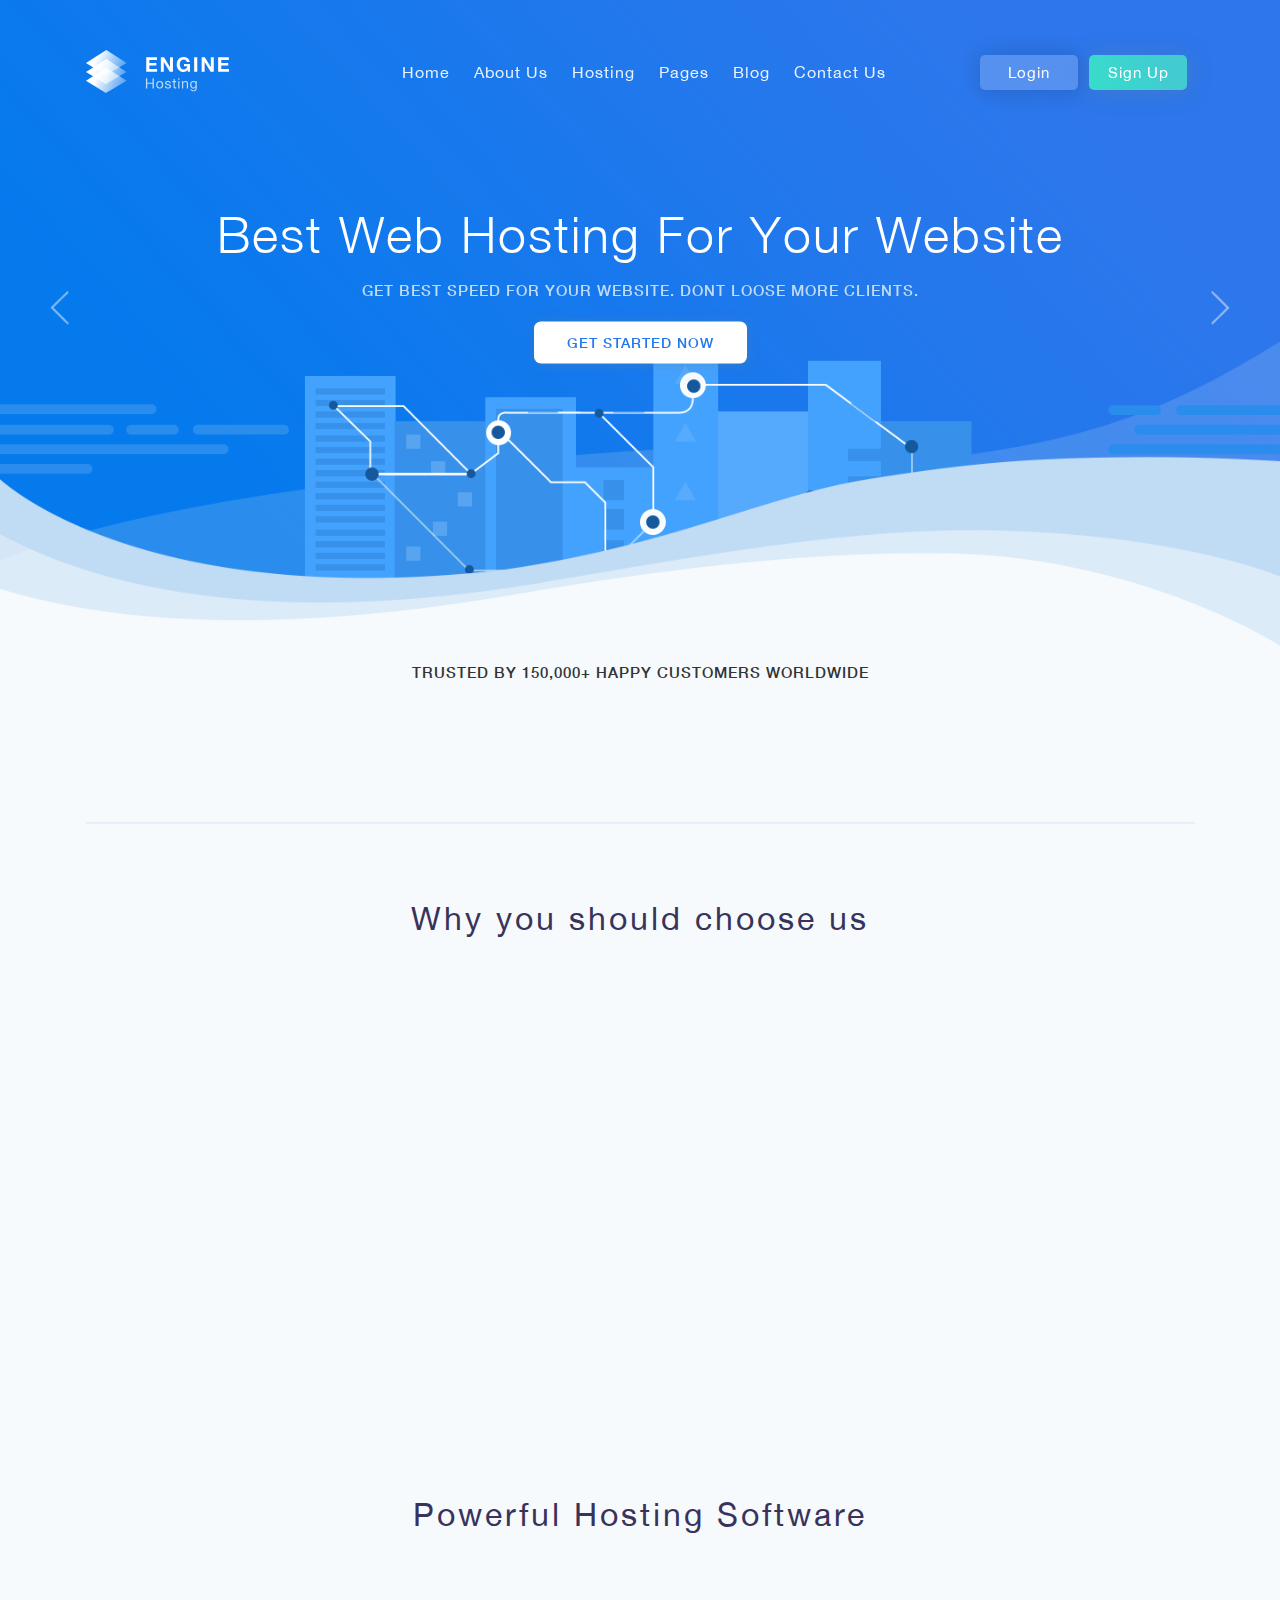
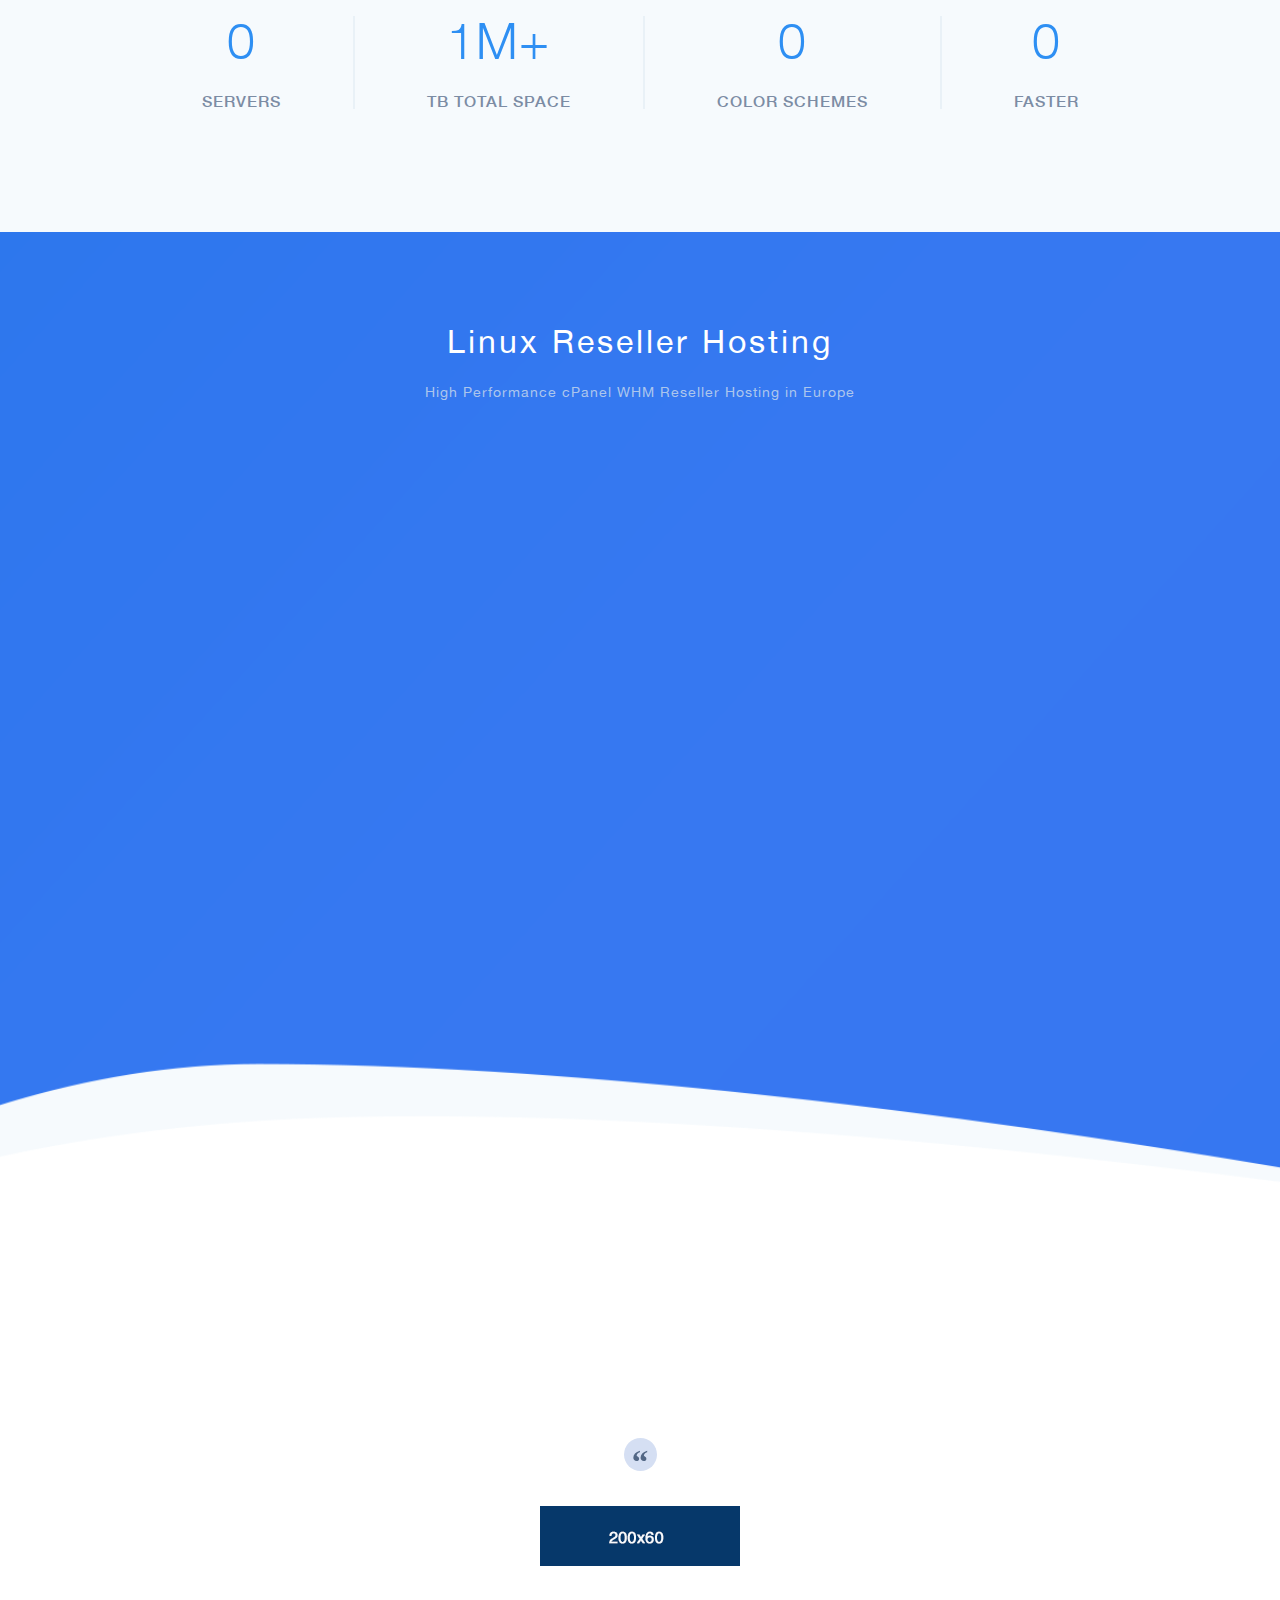
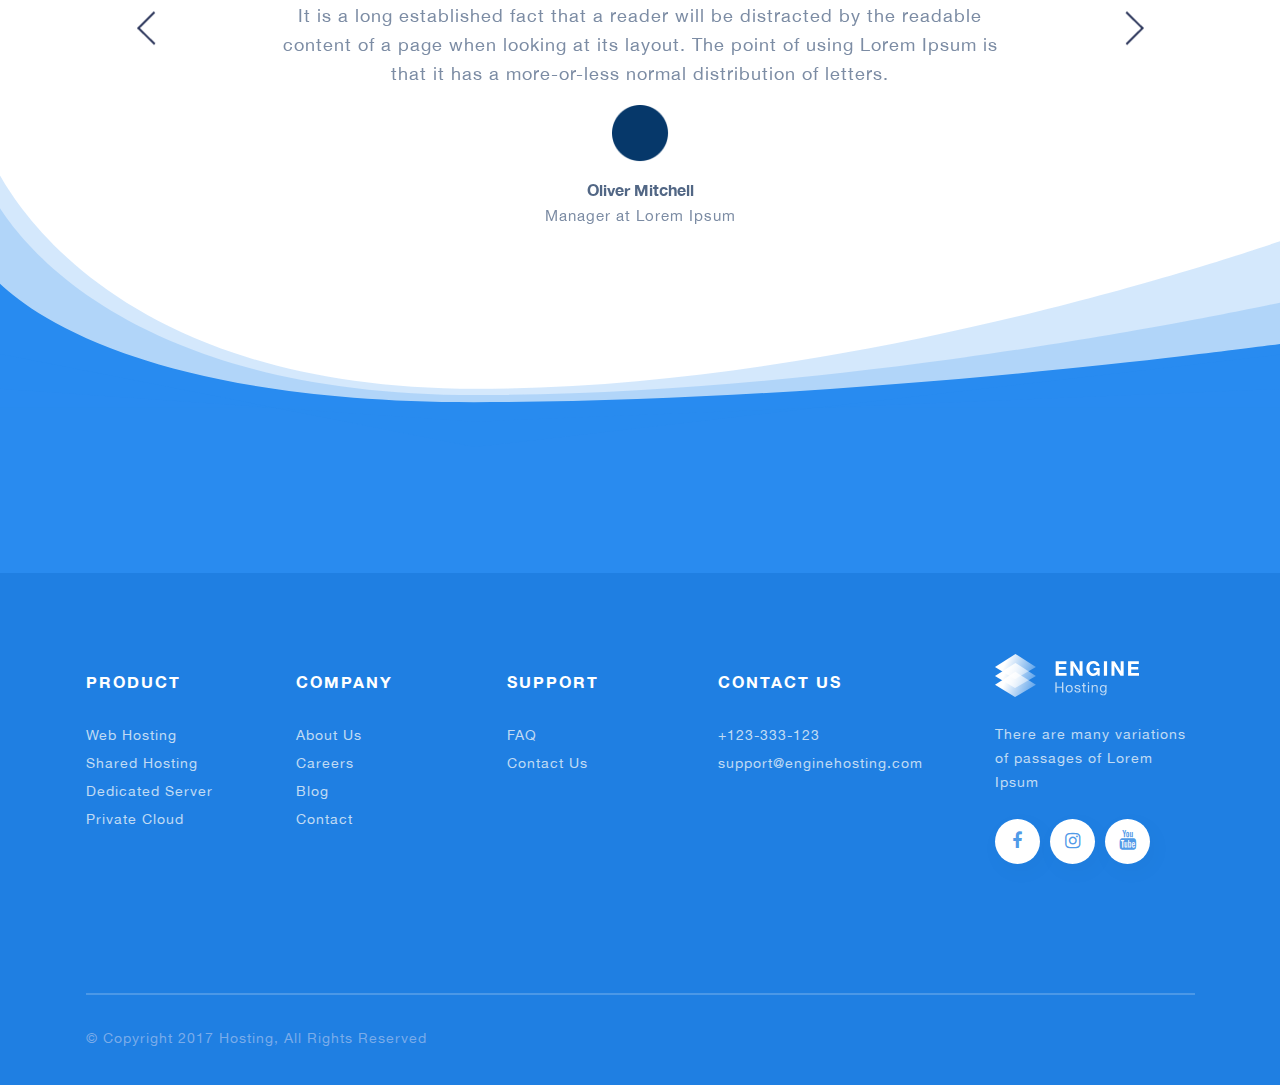
==== index.html @ 0fba78a3 "Initial Commit" ====
<!DOCTYPE html>
<html lang="en">
<head>
	<meta charset="UTF-8">
	<title>EngineHosting</title>
	<meta name="viewport" content="width=device-width, initial-scale=1, maximum-scale=1.5">
	<!-- Framework Css -->
	<link rel="stylesheet" type="text/css" href="assets/css/lib/bootstrap.min.css">
	<!-- Font Awesome / Icon Fonts -->
	<link rel="stylesheet" type="text/css" href="assets/css/lib/font-awesome.min.css">
	<!-- Owl Carousel / Carousel- Slider -->
	<link rel="stylesheet" type="text/css" href="assets/css/lib/owl.carousel.min.css">
	<!-- Animations -->
	<link rel="stylesheet" type="text/css" href="assets/css/lib/animations.min.css">
	<!-- Style Theme -->
	<link rel="stylesheet" type="text/css" href="assets/css/style.css">
	<!-- Responsive Theme -->
	<link rel="stylesheet" type="text/css" href="assets/css/responsive.css">
</head>
<body>
<div class="wrapper">
	<!--===================== Header ========================-->
<header class="transparent">
	<div class="container">
		<div class="row">
			<div class="col-md-2">
				<div class="logo"><a href="index.html"><img src="assets/images/logo.svg" alt="logo"></a></div>
			</div>
			<div class="col-md-7">
				<ul class="menu">
					<li><a href="index.html">Home</a></li>
					<li><a href="about.html">About Us</a></li>
					<li class="children">
						<a href="#">Hosting</a>
						<ul class="sub-menu">
							<li><a href="service-page.html">Service page 1</a></li>
							<li><a href="service-page-light.html">Service page 2</a></li>
							<li><a href="service-page-dark.html">Service page 3</a></li>
							<li><a href="service-page-images.html">Service page 4</a></li>
						</ul><!--sub-menu-->
					</li><!--children-->
					<li class="children">
						<a href="user-interface.html">Pages</a>
						<ul class="sub-menu">
							<li><a href="404.html">404 Page</a></li>
							<li><a href="order.html">Order</a></li>
							<li><a href="user-interface.html">User Interface</a></li>
						</ul><!--sub-menu-->
					</li>
					<li><a href="blog-list.html">Blog</a></li>
					<li><a href="contact.html">Contact Us</a></li>
				</ul>
			</div>
			<div class="col-md-3">
				<div class="button-header">
					<a href="login.html" class="custom-btn login">Login</a>
					<a href="sign-up.html" class="custom-btn">Sign Up</a>
				</div>
			</div>
		</div>
	</div>
	<div class="mobile-block">
		<div class="logo-mobile"><a href="index.html"><img src="assets/images/logo.svg" alt="logo"></a></div>
		<a href="#" class="mobile-menu-btn"><span></span></a>
		<div class="mobile-menu">
			<div class="inside">
				<div class="logo">
					<a href="index.html"><img src="assets/images/logo.svg" alt="logo"></a>
				</div><!--logo-->
				<ul class="menu panel-group" id="accordion" aria-multiselectable="true">
					<li><a href="index.html">Home</a></li>
					<li><a href="about.html">About Us</a></li>
					<li class="children panel">
						<a href="#menu1" class="collapsed" data-toggle="collapse" data-parent="#accordion" aria-expanded="false" aria-controls="menu1">Hosting</a>
						<ul class="sub-menu panel-collapse collapse" id="menu1">
							<li><a href="service-page.html">Service page 1</a></li>
							<li><a href="service-page-light.html">Service page 2</a></li>
							<li><a href="service-page-dark.html">Service page 3</a></li>
							<li><a href="service-page-images.html">Service page 4</a></li>
						</ul><!--sub-menu-->
					</li>
					<li class="children panel">
						<a href="#menu2" class="collapsed" data-toggle="collapse" data-parent="#accordion" aria-expanded="false" aria-controls="menu2">Pages</a>
						<ul class="sub-menu panel-collapse collapse" id="menu2">
							<li><a href="404.html">404 Page</a></li>
							<li><a href="order.html">Order</a></li>
							<li><a href="user-interface.html">User Interface</a></li>
						</ul><!--sub-menu-->
					</li>
					<li><a href="blog-list.html">Blog</a></li>
					<li><a href="contact.html">Contact Us</a></li>
				</ul><!--menu-->
				<div class="button-header">
					<a href="login.html" class="custom-btn login">Login</a>
					<a href="#" class="custom-btn">Sign Up</a>
				</div><!--button-header-->
			</div><!--inside-->
		</div><!--mobile-menu-->
	</div>
</header>
<!--===================== End of Header ========================-->
	<!--===================== Base Slider ========================-->
	<div class="base-slider owl-carousel owl-theme bg-gray">
		<div class="item">
			<img src="assets/images/bg-test.png" alt="slider">
			<div class="inside">
				<h2>Best Web Hosting For Your Website</h2>
				<p>get best speed for your website. dont loose more clients.</p>
				<a href="service-page.html" class="custom-btn">Get Started Now</a>
			</div><!--inside-->
		</div>
		<div class="item">
			<img src="assets/images/bg-test.png" alt="slider">
			<div class="inside">
				<h2>Best Web Hosting For Your Website</h2>
				<p>get best speed for your website. dont loose more clients.</p>
				<a href="service-page.html" class="custom-btn">Get Started Now</a>
			</div><!--inside-->
		</div>
	</div>
	<!--===================== End of Base Slider ========================-->
	<section class="bg-gray">
		<div class="container">
			<!--===================== Partner ========================-->
			<div class="partner animatedParent">
				<h5>Trusted by 150,000+ happy customers worldwide</h5>
				<div class="partner-slider owl-carousel owl-theme">
					<div class="item animated bounceInLeft delay-250"><a href="#"><img src="assets/images/brand.png" alt="partner"></a></div>
					<div class="item animated bounceInLeft delay-500"><a href="#"><img src="assets/images/brand.png" alt="partner"></a></div>
					<div class="item animated bounceInLeft delay-750"><a href="#"><img src="assets/images/brand.png" alt="partner"></a></div>
					<div class="item animated bounceInLeft delay-1000"><a href="#"><img src="assets/images/brand.png" alt="partner"></a></div>
					<div class="item animated bounceInLeft delay-1250"><a href="#"><img src="assets/images/brand.png" alt="partner"></a></div>
				</div>
			</div>
			<!--===================== End of Partner ========================-->
			<!--===================== Why Choose ========================-->
			<div class="why-choose animatedParent">
				<h2 class="title-head">Why you should choose us</h2>
				<div class="row">
					<div class="col-md-4 col-xs-12 animated bounceInUp delay-250">
						<div class="inside">
							<img src="assets/images/optimised.svg" alt="optimised">
							<a href="#">Totaly Optimised</a>
							<p>Our wordpress theme is totaly optimised for you needs. Very fast and responsive website convert your traffic to new customers.</p>
							<a href="#" class="read-more">Learn More <img src="assets/images/right.png" alt="right"></a>
						</div><!--inside-->
					</div>
					<div class="col-md-4 col-xs-12 animated bounceInUp delay-500">
						<div class="inside">
							<img src="assets/images/powerfull.svg" alt="powerfull">
							<a href="#">Powerful Features</a>
							<p>Our theme get everything you need to work with your hosting website. Its fresh, brandly new and with awesome customizing features. </p>
							<a href="#" class="read-more">Learn More <img src="assets/images/right.png" alt="right"></a>
						</div><!--inside-->
					</div>
					<div class="col-md-4 col-xs-12 animated bounceInUp delay-750">
						<div class="inside">
							<img src="assets/images/website.svg" alt="website">
							<a href="#">Worldwide Support</a>
							<p>We will do suppor to your theme almost 24/7. If you get some bugs or have some problems - just simply write to us. </p>
							<a href="#" class="read-more">Learn More <img src="assets/images/right.png" alt="right"></a>
						</div><!--inside-->
					</div>
				</div>
			</div>
			<!--===================== End of Why Choose ========================-->
			<!--===================== Hosting Software ========================-->
			<div class="hosting-software">
				<h2 class="title-head">Powerful Hosting Software</h2>
				<ul id="counter">
					<li><b class="count" data-count="244">0</b><span>servers</span></li>
					<li>1M+<span>TB total space</span></li>
					<li><b class="count" data-count="5">0</b><span>color schemes</span></li>
					<li><b class="count" data-count="10">0</b><span>faster</span></li>
				</ul>
			</div>
			<!--===================== End of Hosting Software ========================-->
		</div>
	</section>
	<!--===================== Pricing Table ========================-->
	<div class="pricing-table animatedParent">
		<div class="container">
			<h2 class="title-head">Linux Reseller Hosting</h2>
			<p>High Performance cPanel WHM Reseller Hosting in Europe</p>
			<ul class="pricing-list">
				<li class="animated bounceInLeft delay-250">
					<div class="images"><img src="assets/images/server.svg" alt="server"></div>
					<h5>Dedicated Server</h5>
					<p>There are many variations of passages of Lorem Ipsum available.</p>
					<span><b>From</b></span>
					<div class="price">80$<span>/month</span></div>
					<a href="service-page.html" class="custom-btn">Get Started Now</a>
				</li>
				<li class="animated bounceInLeft delay-500">
					<div class="images"><img src="assets/images/hosting.svg" alt="hosting"></div>
					<h5>Reseller Hosting</h5>
					<p>There are many variations of passages of Lorem Ipsum available.</p>
					<span><b>From</b></span>
					<div class="price">160$<span>/month</span></div>
					<a href="service-page.html" class="custom-btn">Get Started Now</a>
				</li>
				<li class="animated bounceInLeft delay-750">
					<div class="images"><img src="assets/images/hosting2.svg" alt="hosting2"></div>
					<h5>Shared Hosting</h5>
					<p>There are many variations of passages of Lorem Ipsum available.</p>
					<span><b>From</b></span>
					<div class="price">9$<span>/month</span></div>
					<a href="service-page.html" class="custom-btn">Get Started Now</a>
				</li>
				<li class="animated bounceInLeft delay-1000">
					<div class="images"><img src="assets/images/vps.svg" alt="vpn"></div>
					<h5>VPS Hosting</h5>
					<p>There are many variations of passages of Lorem Ipsum available.</p>
					<span><b>From</b></span>
					<div class="price">82$<span>/month</span></div>
					<a href="service-page.html" class="custom-btn">Get Started Now</a>
				</li>
			</ul><!--pricing-list-->
			<div class="info-pricing animated bounceInRight delay-250">
				<h4>Why you need a HOSTING?</h4>
				<ul>
					<li>
						<h6>Easy to Customize</h6>
						<p>Lorem Ipsum is simply dummy text of the printing and typesetting industry. </p>
					</li>
					<li class="right">
						<h6>Powerful Security</h6>
						<p>Letraset sheets containing Lorem Ipsum passages, and more recently with desktop.</p>
					</li>
				</ul>
				<ul class="right">
					<li>
						<h6>Market Performance</h6>
						<p>There are many variations of passages of Lorem Ipsum available, but the majority have suffered.</p>
					</li>
					<li class="button right">
						<a href="service-page.html" class="custom-btn">Get Started Now</a>
					</li>
				</ul>
			</div><!--info-pricing-->
		</div>
	</div>
	<!--===================== End of Pricing Table ========================-->
	<!--===================== User Slider ========================-->
<div class="user-slider">
	<div class="container">
		<div class="slider owl-carousel owl-theme">
			<div class="item">
				<div class="inside">
					<img src="assets/images/icon.svg" class="icon" alt="icon">
					<img src="assets/images/brand.png" alt="logo-tesla">
					<p>It is a long established fact that a reader will be distracted by the readable content of a page when looking at its layout. The point of using Lorem Ipsum is that it has a more-or-less normal distribution of letters.</p>
					<div class="user">
						<a href="#">
							<img src="assets/images/user.png" alt="user">
							Oliver Mitchell
							<span>Manager at Lorem Ipsum</span>
						</a>
					</div><!--user-->
				</div><!--inside-->
			</div>
			<div class="item">
				<div class="inside">
					<img src="assets/images/icon.svg" class="icon" alt="icon">
					<img src="assets/images/brand.png" alt="logo-tesla">
					<p>It is a long established fact that a reader will be distracted by the readable content of a page when looking at its layout. The point of using Lorem Ipsum is that it has a more-or-less normal distribution of letters.</p>
					<div class="user">
						<a href="#">
							<img src="assets/images/user.png" alt="user">
							Oliver Mitchell
							<span>Manager at Lorem Ipsum</span>
						</a>
					</div><!--user-->
				</div><!--inside-->
			</div>
		</div><!--slider-->
	</div>
</div>
<!--===================== End of User Slider ========================-->
	<div class="pre-footer"><img src="assets/images/line-prefoter.svg" alt="bg-prefooter"></div> 
<!--===================== Search Domain ========================-->
<div class="search-domain animatedParent">
	<div class="container animated fadeInUpShort">
		<div class="row">
			<div class="col-md-4 col-xs-12">
				<h3>Search Your Domain</h3>
			</div>
			<div class="col-md-8 col-xs-12">
				<form>
					<div class="form-group">
						<input type="text" placeholder="Domain Name">
						<select>
							<option value=".com">.com</option>
							<option value=".ua">.ua</option>
							<option value=".nu">.nu</option>
						</select>
					</div>
					<button class="custom-btn green">Search</button>
				</form>
			</div>
		</div>
	</div>
</div>
<!--===================== End of Search Domain ========================-->
	<!--===================== Footer ========================-->
<footer>
	<div class="container">
		<div class="widget-footer">
			<h4>Product</h4>
			<ul>
				<li><a href="service-page.html">Web Hosting</a></li>
				<li><a href="service-page.html">Shared Hosting</a></li>
				<li><a href="service-page.html">Dedicated Server</a></li>
				<li><a href="service-page.html">Private Cloud</a></li>
			</ul>
		</div><!--widget-footer-->
		<div class="widget-footer">
			<h4>Company</h4>
			<ul>
				<li><a href="about.html">About Us</a></li>
				<li><a href="service-page.html">Careers</a></li>
				<li><a href="blog-list.html">Blog</a></li>
				<li><a href="contact.html">Contact</a></li>
			</ul>
		</div><!--widget-footer-->
		<div class="widget-footer">
			<h4>Support</h4>
			<ul>
				<li><a href="service-page.html">FAQ</a></li>
				<li><a href="contact.html">Contact Us</a></li>
			</ul>
		</div><!--widget-footer-->
		<div class="widget-footer">
			<h4>Contact Us</h4>
			<ul>
				<li><a href="#">+123-333-123</a></li>
				<li><a href="#">support@enginehosting.com</a></li>
			</ul>
		</div><!--widget-footer-->
		<div class="widget-footer last">
			<a href="index.html"><img src="assets/images/logo.svg" alt="logo"></a>
			<p>There are many variations of passages of Lorem Ipsum </p>
			<ul class="social-icon">
				<li><a href="#"><i class="fa fa-facebook"></i></a></li>
				<li><a href="#"><i class="fa fa-instagram"></i></a></li>
				<li><a href="#"><i class="fa fa-youtube"></i></a></li>
			</ul>
		</div><!--widget-footer-->
		<div class="copyright">
			<p>&copy; Copyright 2017 Hosting, All Rights Reserved</p>
		</div><!--copyright-->
	</div>
</footer>
<!--===================== End of Footer ========================-->
</div><!--wrapper-->
<script src="assets/js/lib/jquery.js"></script>
<script src="assets/js/lib/bootstrap.min.js"></script>
<script src="assets/js/lib/owl.carousel.min.js"></script>
<script src="assets/js/lib/css3-animate-it.js"></script>
<script src="assets/js/lib/counter.js"></script>
<script src="assets/js/main.js"></script>
</body>
</html>
---- assets/css/lib/animations.min.css ----
/*animations*/

/******************
* Bounce in right *
*******************/


.animated { 
    -webkit-animation-duration: 1s; 
    animation-duration: 1s; 
    -webkit-animation-fill-mode: both; 
    animation-fill-mode: both; 
} 
.slow{
     -webkit-animation-duration: 1.5s; 
    animation-duration: 1.5s; 
    -webkit-animation-fill-mode: both; 
    animation-fill-mode: both; 
}
.slower{
     -webkit-animation-duration: 2s; 
    animation-duration: 2s; 
    -webkit-animation-fill-mode: both; 
    animation-fill-mode: both; 
}
.slowest{
     -webkit-animation-duration: 3s; 
    animation-duration: 3s; 
    -webkit-animation-fill-mode: both; 
    animation-fill-mode: both; 
}

/* Added by Andy Meetan */
.delay-250 {
    -webkit-animation-delay:0.25s;
    -moz-animation-delay:0.25s;
    -o-animation-delay:0.25s;
    animation-delay:0.25s;
}
.delay-500 {
    -webkit-animation-delay:0.5s;
    -moz-animation-delay:0.5s;
    -o-animation-delay:0.5s;
    animation-delay:0.5s;
}
.delay-750 {
    -webkit-animation-delay:0.75s;
    -moz-animation-delay:0.75s;
    -o-animation-delay:0.75s;
    animation-delay:0.75s;
}
.delay-1000 {
    -webkit-animation-delay:1.0s;
    -moz-animation-delay:1.0s;
    -o-animation-delay:1.0s;
    animation-delay:1.0s;
}
.delay-1250 {
    -webkit-animation-delay:1.25s;
    -moz-animation-delay:1.25s;
    -o-animation-delay:1.25s;
    animation-delay:1.25s;
}
.delay-1500 {
    -webkit-animation-delay:1.5s;
    -moz-animation-delay:1.5s;
    -o-animation-delay:1.5s;
    animation-delay:1.5s;
}
.delay-1750 {
    -webkit-animation-delay:1.75s;
    -moz-animation-delay:1.75s;
    -o-animation-delay:1.75s;
    animation-delay:1.75s;
}
.delay-2000 {
    -webkit-animation-delay:2.0s;
    -moz-animation-delay:2.0s;
    -o-animation-delay:2.0s;
    animation-delay:2.0s;
}
.delay-2500 {
    -webkit-animation-delay:2.5s;
    -moz-animation-delay:2.5s;
    -o-animation-delay:2.5s;
    animation-delay:2.5s;
}
.delay-2000 {
    -webkit-animation-delay:2.0s;
    -moz-animation-delay:2.0s;
    -o-animation-delay:2.0s;
    animation-delay:2.0s;
}
.delay-2500 {
    -webkit-animation-delay:2.5s;
    -moz-animation-delay:2.5s;
    -o-animation-delay:2.5s;
    animation-delay:2.5s;
}
.delay-3000 {
    -webkit-animation-delay:3.0s;
    -moz-animation-delay:3.0s;
    -o-animation-delay:3.0s;
    animation-delay:3.0s;
}
.delay-3500 {
    -webkit-animation-delay:3.5s;
    -moz-animation-delay:3.5s;
    -o-animation-delay:3.5s;
    animation-delay:3.5s;
}

.bounceInRight, .bounceInLeft, .bounceInUp, .bounceInDown{
    opacity:0;
    -webkit-transform: translateX(400px); 
    transform: translateX(400px); 
}
.fadeInRight, .fadeInLeft, .fadeInUp, .fadeInDown{
    opacity:0;
    -webkit-transform: translateX(400px); 
    transform: translateX(400px); 
}

.flipInX, .flipInY, .rotateIn, .rotateInUpLeft, .rotateInUpRight, .rotateInDownLeft, .rotateDownUpRight, .rollIn{
    opacity:0;
}

.lightSpeedInRight, .lightSpeedInLeft{
    opacity:0;
    -webkit-transform: translateX(400px); 
    transform: translateX(400px); 
}

/***********
* bounceIn *
************/
@-webkit-keyframes bounceIn { 
    0% { 
        opacity: 0; 
        -webkit-transform: scale(.3); 
    } 

    50% { 
        opacity: 1; 
        -webkit-transform: scale(1.05); 
    } 

    70% { 
        -webkit-transform: scale(.9); 
    } 

    100% { 
         -webkit-transform: scale(1); 
    } 
} 

@keyframes bounceIn { 
    0% { 
        opacity: 0; 
        transform: scale(.3); 
    } 

    50% { 
        opacity: 1; 
        transform: scale(1.05); 
    } 

    70% { 
        transform: scale(.9); 
    } 

    100% { 
        transform: scale(1); 
    } 
} 

.bounceIn.go { 
    -webkit-animation-name: bounceIn; 
    animation-name: bounceIn; 
}

/****************
* bounceInRight *
****************/

@-webkit-keyframes bounceInRight { 
    0% { 
        opacity: 0; 
        
        -webkit-transform: translateX(400px); 
    } 
    60% { 
        
        -webkit-transform: translateX(-30px); 
    } 
    80% { 
        -webkit-transform: translateX(10px); 
    } 
    100% {
    opacity: 1;
     
        -webkit-transform: translateX(0); 
    } 
} 

@keyframes bounceInRight { 
    0% { 
        opacity: 0; 
        
        transform: translateX(400px); 
    } 
    60% { 
        
        transform: translateX(-30px); 
    } 
    80% { 
        transform: translateX(10px); 
    } 
    100% {
    opacity: 1;
     
        transform: translateX(0); 
    } 
} 


.bounceInRight.go { 
    -webkit-animation-name: bounceInRight; 
    animation-name: bounceInRight; 
}

/******************
* Bounce in left *
*******************/

@-webkit-keyframes bounceInLeft { 
    0% { 
        opacity: 0; 
        
        -webkit-transform: translateX(-400px); 
    } 
    60% { 
       
        -webkit-transform: translateX(30px); 
    } 
    80% { 
        -webkit-transform: translateX(-10px); 
    } 
    100% {
        opacity: 1;
         
        -webkit-transform: translateX(0); 
    } 
} 

@keyframes bounceInLeft { 
    0% { 
        opacity: 0; 
        
        transform: translateX(-400px); 
    } 
    60% { 
       
        transform: translateX(30px); 
    } 
    80% { 
        transform: translateX(-10px); 
    } 
    100% {
        opacity: 1;
         
        transform: translateX(0); 
    } 
} 

.bounceInLeft.go { 
    -webkit-animation-name: bounceInLeft; 
    animation-name: bounceInLeft; 
}

/******************
* Bounce in up *
*******************/

@-webkit-keyframes bounceInUp { 
    0% { 
        opacity: 0; 
        
        -webkit-transform: translateY(400px); 
    } 
    60% { 
       
        -webkit-transform: translateY(-30px); 
    } 
    80% { 
        -webkit-transform: translateY(10px); 
    } 
    100% {
        opacity: 1;
         
        -webkit-transform: translateY(0); 
    } 
} 

@keyframes bounceInUp { 
    0% { 
        opacity: 0; 
        
        transform: translateY(400px); 
    } 
    60% { 
       
        transform: translateY(-30px); 
    } 
    80% { 
        transform: translateY(10px); 
    } 
    100% {
        opacity: 1;
         
        transform: translateY(0); 
    } 
} 

.bounceInUp.go { 
    -webkit-animation-name: bounceInUp; 
    animation-name: bounceInUp; 
}


/******************
* Bounce in down *
*******************/

@-webkit-keyframes bounceInDown { 
    0% { 
        opacity: 0; 
        
        -webkit-transform: translateY(-400px); 
    } 
    60% { 
       
        -webkit-transform: translateY(30px); 
    } 
    80% { 
        -webkit-transform: translateY(-10px); 
    } 
    100% {
        opacity: 1;
         
        -webkit-transform: translateY(0); 
    } 
} 

@keyframes bounceInDown { 
    0% { 
        opacity: 0; 
        
        transform: translateY(-400px); 
    } 
    60% { 
       
        transform: translateY(30px); 
    } 
    80% { 
        transform: translateY(-10px); 
    } 
    100% {
        opacity: 1;
         
        transform: translateY(0); 
    } 
} 

.bounceInDown.go { 
    -webkit-animation-name: bounceInDown; 
    animation-name: bounceInDown; 
}


/**********
* Fade In *
**********/ 
@-webkit-keyframes fadeIn { 
    0% {opacity: 0;} 
    100% {opacity: 1;
        display:block;} 
} 
@keyframes fadeIn { 
    0% {opacity: 0;} 
    100% {opacity: 1;
        display:block;} 
}
.fadeIn{
    opacity:0;
}
.fadeIn.go { 
    -webkit-animation-name: fadeIn; 
    animation-name: fadeIn; 
}

/**********
* Grow in *
***********/

@-webkit-keyframes growIn { 
    0% { 
        -webkit-transform: scale(0.2); 
        opacity:0;
    } 
    50% { 
        -webkit-transform: scale(1.2); 
        
    } 
    100% { 
        -webkit-transform: scale(1); 
        opacity:1;
    } 
} 
@keyframes growIn { 
    0% { 
        transform: scale(0.2); 
        opacity:0;
    } 
    50% { 
        transform: scale(1.2); 
        
    } 
    100% { 
        transform: scale(1); 
        opacity:1;
    } 
} 
.growIn { 

    -webkit-transform: scale(0.2);
    transform: scale(0.2);
    opacity:0;
}
.growIn.go{
    -webkit-animation-name: growIn; 
    animation-name: growIn; 
}

/********
* Shake *
********/
@-webkit-keyframes shake { 
    0%, 100% {-webkit-transform: translateX(0);} 
    10%, 30%, 50%, 70%, 90% {-webkit-transform: translateX(-10px);} 
    20%, 40%, 60%, 80% {-webkit-transform: translateX(10px);} 
} 
@keyframes shake { 
    0%, 100% {transform: translateX(0);} 
    10%, 30%, 50%, 70%, 90% {transform: translateX(-10px);} 
    20%, 40%, 60%, 80% {transform: translateX(10px);} 
} 
.shake.go { 
    -webkit-animation-name: shake; 
    animation-name: shake; 
}

/********
* ShakeUp *
********/
@-webkit-keyframes shakeUp { 
    0%, 100% {-webkit-transform: translateY(0);} 
    10%, 30%, 50%, 70%, 90% {-webkit-transform: translateY(-10px);} 
    20%, 40%, 60%, 80% {-webkit-transform: translateY(10px);} 
} 
@keyframes shakeUp { 
    0%, 100% {transform: translateY(0);} 
    10%, 30%, 50%, 70%, 90% {transform: translateY(-10px);} 
    20%, 40%, 60%, 80% {transform: translateY(10px);} 
} 
.shakeUp.go { 
    -webkit-animation-name: shakeUp; 
    animation-name: shakeUp; 
}

/*************
* FadeInLeft *
*************/

@-webkit-keyframes fadeInLeft { 
    0% { 
        opacity: 0; 
        -webkit-transform: translateX(-400px); 
    } 
    50%{
       opacity: 0.3; 
    }
    100% { 
        opacity: 1; 
        -webkit-transform: translateX(0); 
    } 
} 
@keyframes fadeInLeft { 
    0% { 
        opacity: 0; 
        transform: translateX(-400px); 
    } 
    50%{
       opacity: 0.3; 
    }
    100% { 
        opacity: 1; 
        transform: translateX(0); 
    } 
} 
.fadeInLeft{ 
    opacity: 0; 
    -webkit-transform: translateX(-400px); 
    transform: translateX(-400px);
}
.fadeInLeft.go { 
    -webkit-animation-name: fadeInLeft; 
    animation-name: fadeInLeft; 
}


/*************
* FadeInRight *
*************/

@-webkit-keyframes fadeInRight { 
    0% { 
        opacity: 0; 
        -webkit-transform: translateX(400px); 
    } 
    50%{
       opacity: 0.3; 
    }
    100% { 
        opacity: 1; 
        -webkit-transform: translateX(0); 
    } 
} 
@keyframes fadeInRight { 
    0% { 
        opacity: 0; 
        transform: translateX(400px); 
    } 
    50%{
       opacity: 0.3; 
    }
    100% { 
        opacity: 1; 
        transform: translateX(0); 
    } 
} 
.fadeInRight{ 
    opacity: 0; 
    -webkit-transform: translateX(400px); 
    transform: translateX(400px);
}
.fadeInRight.go { 
    -webkit-animation-name: fadeInRight; 
    animation-name: fadeInRight; 
}

/*************
* FadeInUp *
*************/

@-webkit-keyframes fadeInUp { 
    0% { 
        opacity: 0; 
        -webkit-transform: translateY(400px); 
    } 
    50%{
       opacity: 0.3; 
    }
    100% { 
        opacity: 1; 
        -webkit-transform: translateY(0); 
    } 
} 
@keyframes fadeInUp { 
    0% { 
        opacity: 0; 
        transform: translateY(400px); 
    } 
    50%{
       opacity: 0.3; 
    }
    100% { 
        opacity: 1; 
        transform: translateY(0); 
    } 
} 
.fadeInUp{ 
    opacity: 0; 
    -webkit-transform: translateY(400px); 
    transform: translateY(400px);
}
.fadeInUp.go { 
    -webkit-animation-name: fadeInUp; 
    animation-name: fadeInUp; 
}

/*************
* FadeInDown *
*************/

@-webkit-keyframes fadeInDown { 
    0% { 
        opacity: 0; 
        -webkit-transform: translateY(-400px); 
    } 
    50%{
       opacity: 0.3; 
    }
    100% { 
        opacity: 1; 
        -webkit-transform: translateY(0); 
    } 
} 
@keyframes fadeInDown { 
    0% { 
        opacity: 0; 
        transform: translateY(-400px); 
    } 
    50%{
       opacity: 0.3; 
    }
    100% { 
        opacity: 1; 
        transform: translateY(0); 
    } 
} 
.fadeInDown{ 
    opacity: 0; 
    -webkit-transform: translateY(-400px); 
    transform: translateY(-400px);
}
.fadeInDown.go { 
    -webkit-animation-name: fadeInDown; 
    animation-name: fadeInDown; 
}

/*****************
* rotateIn *
*****************/
@-webkit-keyframes rotateIn { 
    0% { 
        -webkit-transform-origin: center center; 
        -webkit-transform: rotate(-200deg); 
        opacity: 0; 
    } 
    100% { 
        -webkit-transform-origin: center center; 
        -webkit-transform: rotate(0); 
        opacity: 1; 
    } 
} 
@keyframes rotateIn { 
    0% { 
        transform-origin: center center; 
        transform: rotate(-200deg); 
        opacity: 0; 
    } 
    100% { 
        transform-origin: center center; 
        transform: rotate(0); 
        opacity: 1; 
    } 
} 
.rotateIn.go { 
    -webkit-animation-name: rotateIn; 
    animation-name: rotateIn; 
}

/*****************
* rotateInUpLeft *
*****************/

@-webkit-keyframes rotateInUpLeft { 
    0% { 
        -webkit-transform-origin: left bottom; 
        -webkit-transform: rotate(90deg); 
        opacity: 0; 
    } 
    100% { 
        -webkit-transform-origin: left bottom; 
        -webkit-transform: rotate(0); 
        opacity: 1; 
    } 
} 
@keyframes rotateInUpLeft { 
    0% { 
        transform-origin: left bottom; 
        transform: rotate(90deg); 
        opacity: 0; 
    } 
    100% { 
        transform-origin: left bottom; 
        transform: rotate(0); 
        opacity: 1; 
    } 
} 
.rotateInUpLeft.go { 
    -webkit-animation-name: rotateInUpLeft; 
    animation-name: rotateInUpLeft; 
}

/*******************
* rotateInDownLeft *
*******************/
@-webkit-keyframes rotateInDownLeft { 
    0% { 
        -webkit-transform-origin: left bottom; 
        -webkit-transform: rotate(-90deg); 
        opacity: 0; 
    } 
    100% { 
        -webkit-transform-origin: left bottom; 
        -webkit-transform: rotate(0); 
        opacity: 1; 
    } 
} 
@keyframes rotateInDownLeft { 
    0% { 
        transform-origin: left bottom; 
        transform: rotate(-90deg); 
        opacity: 0; 
    } 
    100% { 
        transform-origin: left bottom; 
        transform: rotate(0); 
        opacity: 1; 
    } 
} 
.rotateInDownLeft.go { 
    -webkit-animation-name: rotateInDownLeft; 
    animation-name: rotateInDownLeft; 
}

/******************
* rotateInUpRight *
*******************/

@-webkit-keyframes rotateInUpRight { 
    0% { 
        -webkit-transform-origin: right bottom; 
        -webkit-transform: rotate(-90deg); 
        opacity: 0; 
    } 
    100% { 
        -webkit-transform-origin: right bottom; 
        -webkit-transform: rotate(0); 
        opacity: 1; 
    } 
} 
@keyframes rotateInUpRight { 
    0% { 
        transform-origin: right bottom; 
        transform: rotate(-90deg); 
        opacity: 0; 
    } 
    100% { 
        transform-origin: right bottom; 
        transform: rotate(0); 
        opacity: 1; 
    } 
} 
.rotateInUpRight.go { 
    -webkit-animation-name: rotateInUpRight; 
    animation-name: rotateInUpRight; 
}

/********************
* rotateInDownRight *
********************/

@-webkit-keyframes rotateInDownRight { 
    0% { 
        -webkit-transform-origin: right bottom; 
        -webkit-transform: rotate(90deg); 
        opacity: 0; 
    } 
    100% { 
        -webkit-transform-origin: right bottom; 
        -webkit-transform: rotate(0); 
        opacity: 1; 
    } 
} 
@keyframes rotateInDownRight { 
    0% { 
        transform-origin: right bottom; 
        transform: rotate(90deg); 
        opacity: 0; 
    } 
    100% { 
        transform-origin: right bottom; 
        transform: rotate(0); 
        opacity: 1; 
    } 
} 
.rotateInDownRight.go { 
    -webkit-animation-name: rotateInDownRight; 
    animation-name: rotateInDownRight; 
}

/*********
* rollIn *
**********/

@-webkit-keyframes rollIn { 
    0% { opacity: 0; -webkit-transform: translateX(-100%) rotate(-120deg); } 
    100% { opacity: 1; -webkit-transform: translateX(0px) rotate(0deg); } 
} 
@keyframes rollIn { 
    0% { opacity: 0; transform: translateX(-100%) rotate(-120deg); } 
    100% { opacity: 1; transform: translateX(0px) rotate(0deg); } 
} 
.rollIn.go { 
    -webkit-animation-name: rollIn; 
    animation-name: rollIn; 
}

/*********
* wiggle *
**********/

@-webkit-keyframes wiggle { 
    0% { -webkit-transform: skewX(9deg); } 
    10% { -webkit-transform: skewX(-8deg); } 
    20% { -webkit-transform: skewX(7deg); } 
    30% { -webkit-transform: skewX(-6deg); } 
    40% { -webkit-transform: skewX(5deg); } 
    50% { -webkit-transform: skewX(-4deg); } 
    60% { -webkit-transform: skewX(3deg); } 
    70% { -webkit-transform: skewX(-2deg); } 
    80% { -webkit-transform: skewX(1deg); } 
    90% { -webkit-transform: skewX(0deg); } 
    100% { -webkit-transform: skewX(0deg); } 
} 
@keyframes wiggle { 
    0% { transform: skewX(9deg); } 
    10% { transform: skewX(-8deg); } 
    20% { transform: skewX(7deg); } 
    30% { transform: skewX(-6deg); } 
    40% { transform: skewX(5deg); } 
    50% { transform: skewX(-4deg); } 
    60% { transform: skewX(3deg); } 
    70% { transform: skewX(-2deg); } 
    80% { transform: skewX(1deg); } 
    90% { transform: skewX(0deg); } 
    100% { transform: skewX(0deg); } 
} 
.wiggle.go { 
    -webkit-animation-name: wiggle; 
    animation-name: wiggle; 
    -webkit-animation-timing-function: ease-in; 
    animation-timing-function: ease-in; 
} 

/********
* swing *
*********/

@-webkit-keyframes swing { 
    20%, 40%, 60%, 80%, 100% { -webkit-transform-origin: top center; } 
    20% { -webkit-transform: rotate(15deg); } 
    40% { -webkit-transform: rotate(-10deg); } 
    60% { -webkit-transform: rotate(5deg); } 
    80% { -webkit-transform: rotate(-5deg); } 
    100% { -webkit-transform: rotate(0deg); } 
} 
@keyframes swing { 
    20% { transform: rotate(15deg); } 
    40% { transform: rotate(-10deg); } 
    60% { transform: rotate(5deg); } 
    80% { transform: rotate(-5deg); } 
    100% { transform: rotate(0deg); } 
} 
.swing.go { 
    -webkit-transform-origin: top center; 
    transform-origin: top center; 
    -webkit-animation-name: swing; 
    animation-name: swing; 
}

/*******
* tada *
********/

@-webkit-keyframes tada { 
    0% {-webkit-transform: scale(1);} 
    10%, 20% {-webkit-transform: scale(0.9) rotate(-3deg);} 
    30%, 50%, 70%, 90% {-webkit-transform: scale(1.1) rotate(3deg);} 
    40%, 60%, 80% {-webkit-transform: scale(1.1) rotate(-3deg);} 
    100% {-webkit-transform: scale(1) rotate(0);} 
} 
@keyframes tada { 
    0% {transform: scale(1);} 
    10%, 20% {transform: scale(0.9) rotate(-3deg);} 
    30%, 50%, 70%, 90% {transform: scale(1.1) rotate(3deg);} 
    40%, 60%, 80% {transform: scale(1.1) rotate(-3deg);} 
    100% {transform: scale(1) rotate(0);} 
} 
.tada.go { 
    -webkit-animation-name: tada; 
    animation-name: tada; 
}

/*********
* wobble *
**********/

@-webkit-keyframes wobble { 
  0% { -webkit-transform: translateX(0%); } 
  15% { -webkit-transform: translateX(-25%) rotate(-5deg); } 
  30% { -webkit-transform: translateX(20%) rotate(3deg); } 
  45% { -webkit-transform: translateX(-15%) rotate(-3deg); } 
  60% { -webkit-transform: translateX(10%) rotate(2deg); } 
  75% { -webkit-transform: translateX(-5%) rotate(-1deg); } 
  100% { -webkit-transform: translateX(0%); } 
} 
@keyframes wobble { 
  0% { transform: translateX(0%); } 
  15% { transform: translateX(-25%) rotate(-5deg); } 
  30% { transform: translateX(20%) rotate(3deg); } 
  45% { transform: translateX(-15%) rotate(-3deg); } 
  60% { transform: translateX(10%) rotate(2deg); } 
  75% { transform: translateX(-5%) rotate(-1deg); } 
  100% { transform: translateX(0%); } 
} 
.wobble.go { 
    -webkit-animation-name: wobble; 
    animation-name: wobble; 
}

/********
* pulse *
*********/

@-webkit-keyframes pulse { 
    0% { -webkit-transform: scale(1); } 
    50% { -webkit-transform: scale(1.1); } 
    100% { -webkit-transform: scale(1); } 
} 
@keyframes pulse { 
    0% { transform: scale(1); } 
    50% { transform: scale(1.1); } 
    100% { transform: scale(1); } 
} 
.pulse.go { 
    -webkit-animation-name: pulse; 
    animation-name: pulse; 
}

/***************
* lightSpeedInRight *
****************/
@-webkit-keyframes lightSpeedInRight { 
   0% { -webkit-transform: translateX(100%) skewX(-30deg); opacity: 0; } 
    60% { -webkit-transform: translateX(-20%) skewX(30deg); opacity: 1; } 
    80% { -webkit-transform: translateX(0%) skewX(-15deg); opacity: 1; } 
    100% { -webkit-transform: translateX(0%) skewX(0deg); opacity: 1; } 
} 
@keyframes lightSpeedInRight { 
    0% { transform: translateX(100%) skewX(-30deg); opacity: 0; } 
    60% { transform: translateX(-20%) skewX(30deg); opacity: 1; } 
    80% { transform: translateX(0%) skewX(-15deg); opacity: 1; } 
    100% { transform: translateX(0%) skewX(0deg); opacity: 1; } 
} 
.lightSpeedInRight.go { 
    -webkit-animation-name: lightSpeedInRight; 
    animation-name: lightSpeedInRight; 
    -webkit-animation-timing-function: ease-out; 
    animation-timing-function: ease-out; 
} 

/***************
* lightSpeedInLeft *
****************/
@-webkit-keyframes lightSpeedInLeft { 
   0% { -webkit-transform: translateX(-100%) skewX(30deg); opacity: 0; } 
    60% { -webkit-transform: translateX(20%) skewX(-30deg); opacity: 1; } 
    80% { -webkit-transform: translateX(0%) skewX(15deg); opacity: 1; } 
    100% { -webkit-transform: translateX(0%) skewX(0deg); opacity: 1; } 
} 
@keyframes lightSpeedInLeft { 
    0% { transform: translateX(-100%) skewX(30deg); opacity: 0; } 
    60% { transform: translateX(20%) skewX(-30deg); opacity: 1; } 
    80% { transform: translateX(0%) skewX(15deg); opacity: 1; } 
    100% { transform: translateX(0%) skewX(0deg); opacity: 1; } 
} 
.lightSpeedInLeft.go { 
    -webkit-animation-name: lightSpeedInLeft; 
    animation-name: lightSpeedInLeft; 
    -webkit-animation-timing-function: ease-out; 
    animation-timing-function: ease-out; 
} 


/*******
* Flip *
*******/
@-webkit-keyframes flip { 
    0% { 
        -webkit-transform: perspective(400px) rotateY(0); 
        -webkit-animation-timing-function: ease-out; 
    } 
    40% { 
        -webkit-transform: perspective(400px) translateZ(150px) rotateY(170deg); 
        -webkit-animation-timing-function: ease-out; 
    } 
    50% { 
        -webkit-transform: perspective(400px) translateZ(150px) rotateY(190deg) scale(1); 
        -webkit-animation-timing-function: ease-in; 
    } 
    80% { 
        -webkit-transform: perspective(400px) rotateY(360deg) scale(.95); 
        -webkit-animation-timing-function: ease-in; 
    } 
    100% { 
        -webkit-transform: perspective(400px) scale(1); 
        -webkit-animation-timing-function: ease-in; 
    } 
}
@keyframes flip { 
    0% { 
        transform: perspective(400px) rotateY(0); 
        animation-timing-function: ease-out; 
    } 
    40% { 
        transform: perspective(400px) translateZ(150px) rotateY(170deg); 
        animation-timing-function: ease-out; 
    } 
    50% { 
        transform: perspective(400px) translateZ(150px) rotateY(190deg) scale(1); 
        animation-timing-function: ease-in; 
    } 
    80% { 
        transform: perspective(400px) rotateY(360deg) scale(.95); 
        animation-timing-function: ease-in; 
    } 
    100% { 
        transform: perspective(400px) scale(1); 
        animation-timing-function: ease-in; 
    } 
} 
.flip.go { 
    -webkit-backface-visibility: visible !important; 
    -webkit-animation-name: flip; 
    backface-visibility: visible !important; 
    animation-name: flip; 
}

/**********
* flipInX *
**********/
@-webkit-keyframes flipInX { 
    0% { 
        -webkit-transform: perspective(400px) rotateX(90deg); 
        opacity: 0; 
    } 
    40% { 
        -webkit-transform: perspective(400px) rotateX(-10deg); 
    } 
    70% { 
        -webkit-transform: perspective(400px) rotateX(10deg); 
    } 
    100% { 
        -webkit-transform: perspective(400px) rotateX(0deg); 
        opacity: 1; 
    } 
} 
@keyframes flipInX { 
    0% { 
        transform: perspective(400px) rotateX(90deg); 
        opacity: 0; 
    } 
    40% { 
        transform: perspective(400px) rotateX(-10deg); 
    } 
    70% { 
        transform: perspective(400px) rotateX(10deg); 
    } 
    100% { 
        transform: perspective(400px) rotateX(0deg); 
        opacity: 1; 
    } 
} 
.flipInX.go { 
    -webkit-backface-visibility: visible !important; 
    -webkit-animation-name: flipInX; 
    backface-visibility: visible !important; 
    animation-name: flipInX; 
}

/**********
* flipInY *
**********/

@-webkit-keyframes flipInY { 
    0% { 
        -webkit-transform: perspective(400px) rotateY(90deg); 
        opacity: 0; 
    } 
    40% { 
        -webkit-transform: perspective(400px) rotateY(-10deg); 
    } 
    70% { 
        -webkit-transform: perspective(400px) rotateY(10deg); 
    } 
    100% { 
        -webkit-transform: perspective(400px) rotateY(0deg); 
        opacity: 1; 
    } 
} 
@keyframes flipInY { 
    0% { 
        transform: perspective(400px) rotateY(90deg); 
        opacity: 0; 
    } 
    40% { 
        transform: perspective(400px) rotateY(-10deg); 
    } 
    70% { 
        transform: perspective(400px) rotateY(10deg); 
    } 
    100% { 
        transform: perspective(400px) rotateY(0deg); 
        opacity: 1; 
    } 
} 
.flipInY.go { 
    -webkit-backface-visibility: visible !important; 
    -webkit-animation-name: flipInY; 
    backface-visibility: visible !important; 
    animation-name: flipInY; 
}

/*****************
* Out animations *
*****************/


/************
* bounceOut *
*************/
@-webkit-keyframes bounceOut { 
    0% { 
        -webkit-transform: scale(1); 
    } 
    25% { 
        -webkit-transform: scale(.95); 
    } 
    50% { 
        opacity: 1; 
        -webkit-transform: scale(1.1); 
    } 
    100% { 
        opacity: 0; 
        -webkit-transform: scale(.3); 
    } 
} 
@keyframes bounceOut { 
    0% { 
        transform: scale(1); 
    } 
    25% { 
        transform: scale(.95); 
    } 
    50% { 
        opacity: 1; 
        transform: scale(1.1); 
    } 
    100% { 
        opacity: 0; 
        transform: scale(.3); 
    } 
} 
.bounceOut.goAway { 
    -webkit-animation-name: bounceOut; 
    animation-name: bounceOut; 
}

/************
* bounceOutUp *
*************/
@-webkit-keyframes bounceOutUp { 
    0% { 
        -webkit-transform: translateY(0); 
    } 
    20% { 
        opacity: 1; 
        -webkit-transform: translateY(20px); 
    } 
    100% { 
        opacity: 0; 
        -webkit-transform: translateY(-2000px); 
    } 
} 
@keyframes bounceOutUp { 
    0% { 
        transform: translateY(0); 
    } 
    20% { 
        opacity: 1; 
        transform: translateY(20px); 
    } 
    100% { 
        opacity: 0; 
        transform: translateY(-2000px); 
    } 
} 
.bounceOutUp.goAway { 
    -webkit-animation-name: bounceOutUp; 
    animation-name: bounceOutUp; 
}

/************
* bounceOutDown *
*************/
@-webkit-keyframes bounceOutDown { 
    0% { 
        -webkit-transform: translateY(0); 
    } 
    20% { 
        opacity: 1; 
        -webkit-transform: translateY(-20px); 
    } 
    100% { 
        opacity: 0; 
        -webkit-transform: translateY(2000px); 
    } 
} 
@keyframes bounceOutDown { 
    0% { 
        transform: translateY(0); 
    } 
    20% { 
        opacity: 1; 
        transform: translateY(-20px); 
    } 
    100% { 
        opacity: 0; 
        transform: translateY(2000px); 
    } 
} 
.bounceOutDown.goAway { 
    -webkit-animation-name: bounceOutDown; 
    animation-name: bounceOutDown; 
}


/************
* bounceOutLeft *
*************/
@-webkit-keyframes bounceOutLeft { 
    0% { 
        -webkit-transform: translateX(0); 
    } 
    20% { 
        opacity: 1; 
        -webkit-transform: translateX(20px); 
    } 
    100% { 
        opacity: 0; 
        -webkit-transform: translateX(-2000px); 
    } 
} 
@keyframes bounceOutLeft { 
    0% { 
        transform: translateX(0); 
    } 
    20% { 
        opacity: 1; 
        transform: translateX(20px); 
    } 
    100% { 
        opacity: 0; 
        transform: translateX(-2000px); 
    } 
} 
.bounceOutLeft.goAway { 
    -webkit-animation-name: bounceOutLeft; 
    animation-name: bounceOutLeft; 
}

/************
* bounceOutRight *
*************/
@-webkit-keyframes bounceOutRight { 
    0% { 
        -webkit-transform: translateX(0); 
    } 
    20% { 
        opacity: 1; 
        -webkit-transform: translateX(-20px); 
    } 
    100% { 
        opacity: 0; 
        -webkit-transform: translateX(2000px); 
    } 
} 
@keyframes bounceOutRight { 
    0% { 
        transform: translateX(0); 
    } 
    20% { 
        opacity: 1; 
        transform: translateX(-20px); 
    } 
    100% { 
        opacity: 0; 
        transform: translateX(2000px); 
    } 
} 
.bounceOutRight.goAway { 
    -webkit-animation-name: bounceOutRight; 
    animation-name: bounceOutRight; 
}

/************
* fadeOut *
*************/
@-webkit-keyframes fadeOut { 
    0% {opacity: 1;} 
    100% {opacity: 0;} 
} 
@keyframes fadeOut { 
    0% {opacity: 1;} 
    100% {opacity: 0;} 
} 
.fadeOut.goAway { 
    -webkit-animation-name: fadeOut; 
    animation-name: fadeOut; 
}

/************
* fadeOutUp *
*************/
@-webkit-keyframes fadeOutUp { 
    0% { 
        opacity: 1; 
        -webkit-transform: translateY(0); 
    } 
    100% { 
        opacity: 0; 
        -webkit-transform: translateY(-2000px); 
    } 
} 
@keyframes fadeOutUp { 
    0% { 
        opacity: 1; 
        transform: translateY(0); 
    } 
    100% { 
        opacity: 0; 
        transform: translateY(-2000px); 
    } 
} 
.fadeOutUp.goAway { 
    -webkit-animation-name: fadeOutUp; 
    animation-name: fadeOutUp; 
}

/************
* fadeOutDown *
*************/
@-webkit-keyframes fadeOutDown { 
    0% { 
        opacity: 1; 
        -webkit-transform: translateY(0); 
    } 
    100% { 
        opacity: 0; 
        -webkit-transform: translateY(2000px); 
    } 
} 
@keyframes fadeOutDown { 
    0% { 
        opacity: 1; 
        transform: translateY(0); 
    } 
    100% { 
        opacity: 0; 
        transform: translateY(2000px); 
    } 
} 
.fadeOutDown.goAway { 
    -webkit-animation-name: fadeOutDown; 
    animation-name: fadeOutDown; 
}

/************
* fadeOutLeft *
*************/
@-webkit-keyframes fadeOutLeft { 
    0% { 
        opacity: 1; 
        -webkit-transform: translateX(0); 
    } 
    100% { 
        opacity: 0; 
        -webkit-transform: translateX(-2000px); 
    } 
} 
@keyframes fadeOutLeft { 
    0% { 
        opacity: 1; 
        transform: translateX(0); 
    } 
    100% { 
        opacity: 0; 
        transform: translateX(-2000px); 
    } 
} 
.fadeOutLeft.goAway { 
    -webkit-animation-name: fadeOutLeft; 
    animation-name: fadeOutLeft; 
}

/************
* fadeOutRight *
*************/
@-webkit-keyframes fadeOutRight { 
    0% { 
        opacity: 1; 
        -webkit-transform: translateX(0); 
    } 
    100% { 
        opacity: 0; 
        -webkit-transform: translateX(2000px); 
    } 
} 
@keyframes fadeOutRight { 
    0% { 
        opacity: 1; 
        transform: translateX(0); 
    } 
    100% { 
        opacity: 0; 
        transform: translateX(2000px); 
    } 
} 
.fadeOutRight.goAway { 
    -webkit-animation-name: fadeOutRight; 
    animation-name: fadeOutRight; 
}
/************
* flipOutX *
*************/
@-webkit-keyframes flipOutX { 
    0% { 
        -webkit-transform: perspective(400px) rotateX(0deg); 
        opacity: 1; 
    } 
    100% { 
        -webkit-transform: perspective(400px) rotateX(90deg); 
        opacity: 0; 
    } 
} 
@keyframes flipOutX { 
    0% { 
        transform: perspective(400px) rotateX(0deg); 
        opacity: 1; 
    } 
    100% { 
        transform: perspective(400px) rotateX(90deg); 
        opacity: 0; 
    } 
} 
.flipOutX.goAway { 
    -webkit-animation-name: flipOutX; 
    -webkit-backface-visibility: visible !important; 
    animation-name: flipOutX; 
    backface-visibility: visible !important; 
}

/************
* flipOutY *
*************/
@-webkit-keyframes flipOutY { 
    0% { 
        -webkit-transform: perspective(400px) rotateY(0deg); 
        opacity: 1; 
    } 
    100% { 
        -webkit-transform: perspective(400px) rotateY(90deg); 
        opacity: 0; 
    } 
} 
@keyframes flipOutY { 
    0% { 
        transform: perspective(400px) rotateY(0deg); 
        opacity: 1; 
    } 
    100% { 
        transform: perspective(400px) rotateY(90deg); 
        opacity: 0; 
    } 
} 
.flipOutY { 
    -webkit-backface-visibility: visible !important; 
    -webkit-animation-name: flipOutY; 
    backface-visibility: visible !important; 
    animation-name: flipOutY; 
}

/************
* lightSpeedOutRight *
*************/
@-webkit-keyframes lightSpeedOutRight { 
    0% { -webkit-transform: translateX(0%) skewX(0deg); opacity: 1; } 
    100% { -webkit-transform: translateX(100%) skewX(-30deg); opacity: 0; } 
} 
@keyframes lightSpeedOutRight { 
    0% { transform: translateX(0%) skewX(0deg); opacity: 1; } 
    100% { transform: translateX(100%) skewX(-30deg); opacity: 0; } 
} 
.lightSpeedOutRight.goAway { 
    -webkit-animation-name: lightSpeedOutRight; 
    animation-name: lightSpeedOutRight; 
    -webkit-animation-timing-function: ease-in; 
    animation-timing-function: ease-in; 
} 


/************
* lightSpeedOutLeft *
*************/
@-webkit-keyframes lightSpeedOutLeft { 
    0% { -webkit-transform: translateX(0%) skewX(0deg); opacity: 1; } 
    100% { -webkit-transform: translateX(-100%) skewX(30deg); opacity: 0; } 
} 
@keyframes lightSpeedOutLeft { 
    0% { transform: translateX(0%) skewX(0deg); opacity: 1; } 
    100% { transform: translateX(-100%) skewX(30deg); opacity: 0; } 
} 
.lightSpeedOutLeft.goAway { 
    -webkit-animation-name: lightSpeedOutLeft; 
    animation-name: lightSpeedOutLeft; 
    -webkit-animation-timing-function: ease-in; 
    animation-timing-function: ease-in; 

} 

/************
* rotateOut *
*************/
@-webkit-keyframes rotateOut { 
    0% { 
        -webkit-transform-origin: center center; 
        -webkit-transform: rotate(0); 
        opacity: 1; 
    } 
    100% { 
        -webkit-transform-origin: center center; 
        -webkit-transform: rotate(200deg); 
        opacity: 0; 
    } 
} 
@keyframes rotateOut { 
    0% { 
        transform-origin: center center; 
        transform: rotate(0); 
        opacity: 1; 
    } 
    100% { 
        transform-origin: center center; 
        transform: rotate(200deg); 
        opacity: 0; 
    } 
} 
.rotateOut.goAway { 
    -webkit-animation-name: rotateOut; 
    animation-name: rotateOut; 
}


/************
* rotateOutUpLeft *
*************/
@-webkit-keyframes rotateOutUpLeft { 
    0% { 
        -webkit-transform-origin: left bottom; 
        -webkit-transform: rotate(0); 
        opacity: 1; 
    } 
    100% { 
        -webkit-transform-origin: left bottom; 
        -webkit-transform: rotate(-90deg); 
        opacity: 0; 
    } 
} 
@keyframes rotateOutUpLeft { 
    0% { 
        transform-origin: left bottom; 
        transform: rotate(0); 
        opacity: 1; 
    } 
    100% { 
        -transform-origin: left bottom; 
        -transform: rotate(-90deg); 
        opacity: 0; 
    } 
} 
.rotateOutUpLeft.goAway { 
    -webkit-animation-name: rotateOutUpLeft; 
    animation-name: rotateOutUpLeft; 
}

/************
* rotateOutDownLeft *
*************/

@-webkit-keyframes rotateOutDownLeft { 
    0% { 
        -webkit-transform-origin: left bottom; 
        -webkit-transform: rotate(0); 
        opacity: 1; 
    } 
    100% { 
        -webkit-transform-origin: left bottom; 
        -webkit-transform: rotate(90deg); 
        opacity: 0; 
    } 
} 
@keyframes rotateOutDownLeft { 
    0% { 
        transform-origin: left bottom; 
        transform: rotate(0); 
        opacity: 1; 
    } 
    100% { 
        transform-origin: left bottom; 
        transform: rotate(90deg); 
        opacity: 0; 
    } 
} 
.rotateOutDownLeft.goAway { 
    -webkit-animation-name: rotateOutDownLeft; 
    animation-name: rotateOutDownLeft; 
}
/************
* rotateOutUpRight *
*************/

@-webkit-keyframes rotateOutUpRight { 
    0% { 
        -webkit-transform-origin: right bottom; 
        -webkit-transform: rotate(0); 
        opacity: 1; 
    } 
    100% { 
        -webkit-transform-origin: right bottom; 
        -webkit-transform: rotate(90deg); 
        opacity: 0; 
    } 
} 
@keyframes rotateOutUpRight { 
    0% { 
        transform-origin: right bottom; 
        transform: rotate(0); 
        opacity: 1; 
    } 
    100% { 
        transform-origin: right bottom; 
        transform: rotate(90deg); 
        opacity: 0; 
    } 
} 
.rotateOutUpRight.goAway { 
    -webkit-animation-name: rotateOutUpRight; 
    animation-name: rotateOutUpRight; 
}

/************
* rollOut *
*************/
@-webkit-keyframes rollOut { 
    0% { 
        opacity: 1; 
        -webkit-transform: translateX(0px) rotate(0deg); 
    } 
    100% { 
        opacity: 0; 
        -webkit-transform: translateX(100%) rotate(120deg); 
    } 
} 
@keyframes rollOut { 
    0% { 
        opacity: 1; 
        transform: translateX(0px) rotate(0deg); 
    } 
    100% { 
        opacity: 0; 
        transform: translateX(100%) rotate(120deg); 
    } 
} 
.rollOut.goAway { 
    -webkit-animation-name: rollOut; 
    animation-name: rollOut; 
}
/*****************
* Short Animations
*******************/

/*********************
* fadeInUpShort
*********************/
@-webkit-keyframes fadeInUpShort { 
    0% { 
        opacity: 0; 
        -webkit-transform: translateY(20px); 
    } 
    100% { 
        opacity: 1; 
        -webkit-transform: translateY(0); 
    } 
} 

@keyframes fadeInUpShort { 
    0% { 
        opacity: 0; 
        transform: translateY(20px); 
    } 
    100% { 
        opacity: 1; 
        transform: translateY(0); 
    } 
} 
.fadeInUpShort{
    opacity: 0; 
    -webkit-transform: translateY(20px); 
    transform: translateY(20px); 
}
.fadeInUpShort.go { 
    -webkit-animation-name: fadeInUpShort; 
    animation-name: fadeInUpShort; 
}

/*********************
* fadeInDownShort
*********************/
@-webkit-keyframes fadeInDownShort { 
    0% { 
        opacity: 0; 
        -webkit-transform: translateY(-20px); 
    } 
    100% { 
        opacity: 1; 
        -webkit-transform: translateY(0); 
    } 
} 

@keyframes fadeInDownShort { 
    0% { 
        opacity: 0; 
        transform: translateY(-20px); 
    } 
    100% { 
        opacity: 1; 
        transform: translateY(0); 
    } 
} 
.fadeInDownShort{
    opacity: 0; 
    -webkit-transform: translateY(-20px); 
    transform: translateY(-20px); 
}
.fadeInDownShort.go { 
    -webkit-animation-name: fadeInDownShort; 
    animation-name: fadeInDownShort; 
}

/*********************
* fadeInRightShort 
*********************/
@-webkit-keyframes fadeInRightShort { 
    0% { 
        opacity: 0; 
        -webkit-transform: translateX(20px); 
    } 
    100% { 
        opacity: 1; 
        -webkit-transform: translateX(0); 
    } 
} 
@keyframes fadeInRightShort { 
    0% { 
        opacity: 0; 
        transform: translateX(20px); 
    } 
    100% { 
        opacity: 1; 
        transform: translateX(0); 
    } 
} 
.fadeInRightShort { 
    opacity: 0; 
    -webkit-transform: translateX(20px);  
    transform: translateX(20px); 
}
.fadeInRightShort.go { 
    -webkit-animation-name: fadeInRightShort; 
    animation-name: fadeInRightShort; 
}

/*********************
* fadeInLeftShort 
*********************/
@-webkit-keyframes fadeInLeftShort { 
    0% { 
        opacity: 0; 
        -webkit-transform: translateX(-20px); 
    } 
    100% { 
        opacity: 1; 
        -webkit-transform: translateX(0); 
    } 
} 
@keyframes fadeInLeftShort { 
    0% { 
        opacity: 0; 
        transform: translateX(-20px); 
    } 
    100% { 
        opacity: 1; 
        transform: translateX(0); 
    } 
} 
.fadeInLeftShort { 
    opacity: 0; 
    -webkit-transform: translateX(-20px);  
    transform: translateX(-20px); 
}
.fadeInLeftShort.go { 
    -webkit-animation-name: fadeInLeftShort; 
    animation-name: fadeInLeftShort; 
}
---- assets/css/style.css ----
/*
Theme Name:     EngineHosting
Theme URI:      
Author:         fruitfulcode
Author URI:     https://fruitfulcode.com/
Description:    
Version:        1.0
License:        GNU General Public License v2 or later
License URI:    http://www.gnu.org/licenses/gpl-2.0.html
*/
/**
	Navigation Files

	01. Info
	02. Reset
	03. Base Style
	04. Header Style
	05. Elements Style
	06. Slider Style
	07. Footer Style
	08. About Style
	09. Blog Style
	10. Single Blog Style
	11. My Account Style
	12. Contact Style
	13. Widget Style
	14. 404Page Style
	15. Order Style
	16. Service Page Style
	17. Mobile Menu Style
	18. Login Style

 */
/*=================================
=            02. Reset            =
=================================*/
html,
body,
div,
span,
applet,
object,
iframe,
h1,
h2,
h3,
h4,
h5,
h6,
p,
blockquote,
pre,
a,
abbr,
acronym,
address,
big,
cite,
code,
del,
dfn,
em,
img,
ins,
kbd,
q,
s,
samp,
small,
strike,
strong,
sub,
sup,
tt,
var,
b,
u,
i,
center,
dl,
dt,
dd,
ol,
ul,
li,
fieldset,
form,
label,
legend,
table,
caption,
tbody,
tfoot,
thead,
tr,
th,
td,
article,
aside,
canvas,
details,
embed,
figure,
figcaption,
footer,
header,
hgroup,
menu,
nav,
output,
ruby,
section,
summary,
time,
mark,
audio,
video {
  margin: 0;
  padding: 0;
  border: 0;
  font-size: 100%;
  vertical-align: baseline;
}
/* HTML5 display-role reset for older browsers */
article,
aside,
details,
figcaption,
figure,
footer,
header,
hgroup,
menu,
nav,
section {
  display: block;
}
body {
  line-height: 1;
}
ol,
ul {
  list-style: none;
}
blockquote,
q {
  quotes: none;
}
blockquote:before,
blockquote:after,
q:before,
q:after {
  content: '';
}
button:focus {
  outline: none;
}
table {
  border-collapse: collapse;
  border-spacing: 0;
}
select {
  -webkit-appearance: none;
  -moz-appearance: none;
  -webkit-user-select: none;
     -moz-user-select: none;
      -ms-user-select: none;
          user-select: none;
}
select::-ms-expand {
  display: none;
}
label {
  font-weight: normal;
}
img {
  max-width: 100%;
  height: auto;
}
iframe {
  width: 100%;
}
/*=====  End of 02. Reset  ======*/
/*======================================
=            03. Base Style            =
======================================*/
/**
	Navigation File

	01. Global Style
	02. Input
	03. Title Head
	04. Custom Fonts

 */
/* 01. Global Style
   ==================================== */
body {
  font-weight: 400;
  font-family: "HelveticaNeue", serif;
}
.wrapper {
  position: relative;
}
h1 {
  font-size: 70px;
  line-height: 70px;
}
h2 {
  font-size: 50px;
  line-height: 60px;
  letter-spacing: 2px;
}
h3 {
  font-size: 42px;
  line-height: 52px;
  letter-spacing: 2px;
}
h4 {
  font-size: 32px;
  line-height: 36px;
  letter-spacing: 3px;
}
h5 {
  font-size: 26px;
  line-height: 32px;
  letter-spacing: 1px;
}
h6 {
  font-size: 18px;
  line-height: 24px;
}
a {
  display: block;
  transition: 0.2s linear;
  text-decoration: none;
}
a:hover {
  text-decoration: none;
}
p {
  color: #7782aa;
  font-size: 14px;
  line-height: 24px;
  letter-spacing: 1px;
}
ul li,
ol li {
  color: #7782aa;
  font-size: 15px;
  margin-bottom: 10px;
  letter-spacing: 1px;
}
.list {
  margin-bottom: 40px;
  list-style: initial;
}
.list-number {
  list-style: decimal;
}
.modal {
  padding-right: 0 !important;
}
#counter b {
  font-weight: normal;
}
/* 02. Input
   ==================================== */
input {
  color: #524f6f;
  background-color: transparent;
}
input::-webkit-input-placeholder {
  font-size: 16px;
}
input::-moz-placeholder {
  font-size: 16px;
}
input:-ms-input-placeholder {
  font-size: 16px;
}
input:-moz-placeholder {
  font-size: 16px;
}
/* 03. Title Head
   ==================================== */
.bg-gray {
  background-color: #f6fafd;
}
.title-head {
  text-align: center;
  font-size: 32px;
  color: #39335b;
  margin-bottom: 60px;
  letter-spacing: 3px;
}
.animatedParent {
  overflow: hidden;
}
/* 04. Custom Fonts
   ==================================== */
@font-face {
  font-family: "HelveticaNeue";
  src: url("../fonts/HelveticaNeue/HelveticaNeue.eot") format("embedded-opentype"), url("../fonts/HelveticaNeue/HelveticaNeue.ttf") format("truetype"), url("../fonts/HelveticaNeue/HelveticaNeue.woff") format("woff"), url("../fonts/HelveticaNeue/HelveticaNeue.woff2") format("woff2");
  font-weight: normal;
  font-style: normal;
}
@font-face {
  font-family: "HelveticaNeue-Bold";
  src: url("../fonts/HelveticaNeue/HelveticaNeue-Bold.eot") format("embedded-opentype"), url("../fonts/HelveticaNeue/HelveticaNeue-Bold.ttf") format("truetype"), url("../fonts/HelveticaNeue/HelveticaNeue-Bold.woff") format("woff"), url("../fonts/HelveticaNeue/HelveticaNeue-Bold.woff2") format("woff2");
  font-weight: normal;
  font-style: normal;
}
@font-face {
  font-family: "HelveticaNeue-Medium";
  src: url("../fonts/HelveticaNeue/HelveticaNeue-Medium.eot") format("embedded-opentype"), url("../fonts/HelveticaNeue/HelveticaNeue-Medium.ttf") format("truetype"), url("../fonts/HelveticaNeue/HelveticaNeue-Medium.woff") format("woff"), url("../fonts/HelveticaNeue/HelveticaNeue-Medium.woff2") format("woff2");
  font-weight: normal;
  font-style: normal;
}
@font-face {
  font-family: "HelveticaNeueLight";
  src: url("../fonts/HelveticaNeue/HelveticaNeueLight.eot") format("embedded-opentype"), url("../fonts/HelveticaNeue/HelveticaNeueLight.ttf") format("truetype"), url("../fonts/HelveticaNeue/HelveticaNeueLight.woff") format("woff"), url("../fonts/HelveticaNeue/HelveticaNeueLight.woff2") format("woff2");
  font-weight: normal;
  font-style: normal;
}
@font-face {
  font-family: "AthelasItalic";
  src: url("../fonts/Athelas/AthelasItalic.eot") format("embedded-opentype"), url("../fonts/Athelas/AthelasItalic.ttf") format("truetype"), url("../fonts/AthelasAthelasItalic.woff") format("woff"), url("../fonts/AthelasAthelasItalic.woff2") format("woff2");
  font-weight: normal;
  font-style: normal;
}
/*=====  End of 03. Base Style  ======*/
/*========================================
=            03. Header Style            =
========================================*/
/* 01. Header
   ==================================== */
header {
  padding: 50px 0;
  margin-bottom: 90px;
  position: relative;
  background-color: #0479ec;
}
header.transparent {
  top: 0;
  left: 0;
  width: 100%;
  z-index: 999999;
  padding: 50px 0 0;
  position: absolute;
  margin-bottom: 0;
  background-color: transparent;
}
header.transparent .logo-mobile {
  top: 10px;
  -ms-transform: translate(0);
      transform: translate(0);
}
header.active {
  padding: 0;
  background-color: #1f7fe2;
}
header.active .mobile-menu {
  display: inline-block;
}
header.active .logo-mobile {
  display: none;
}
header .row {
  display: -ms-flexbox;
  display: flex;
  -ms-flex-direction: row;
      flex-direction: row;
  -ms-flex-align: center;
      align-items: center;
}
header .logo img {
  max-width: 144px;
}
header .menu {
  text-align: right;
  margin-right: 24px;
}
header .menu li {
  position: relative;
  display: inline-block;
  margin-right: 41px;
  margin-bottom: 0;
}
header .menu li:last-child {
  margin-right: 0;
}
header .menu li:before {
  content: "";
  position: absolute;
  bottom: -12px;
  left: 50%;
  width: 24px;
  height: 2px;
  opacity: 0;
  transition: 0.2s linear;
  -ms-transform: translateX(-50%);
      transform: translateX(-50%);
  display: inline-block;
  background-color: rgba(255, 255, 255, 0.2);
}
header .menu li:hover:before {
  opacity: 1;
}
header .menu a {
  color: rgba(255, 255, 255, 0.9);
  font-size: 16px;
  letter-spacing: 1px;
}
header .menu .children:hover .sub-menu {
  opacity: 1;
  visibility: visible;
}
header .menu .children:after {
  content: "";
  width: 130px;
  height: 18px;
  bottom: -17px;
  -ms-transform: translateX(-50%);
      transform: translateX(-50%);
  left: 50%;
  background-color: transparent;
  position: absolute;
}
header .menu .sub-menu {
  top: 40px;
  left: 50%;
  -ms-transform: translateX(-50%);
      transform: translateX(-50%);
  position: absolute;
  text-align: left;
  width: 195px;
  z-index: 9;
  opacity: 0;
  visibility: hidden;
  border-radius: 5px;
  box-shadow: 1px 2px 40px rgba(28, 30, 32, 0.14);
  background-color: #fff;
  transition: 0.3s linear;
}
header .menu .sub-menu:before {
  content: "";
  top: -7px;
  left: 50%;
  -ms-transform: translateX(-50%);
  transform: translateX(-50%);
  display: inline-block;
  border-left: 8px solid transparent;
  border-right: 8px solid transparent;
  border-bottom: 7px solid #fff;
  position: absolute;
}
header .menu .sub-menu li {
  margin: 0;
  padding: 14px 20px;
  display: block;
}
header .menu .sub-menu li:first-child {
  border-top-right-radius: 5px;
  border-top-left-radius: 5px;
}
header .menu .sub-menu li:last-child {
  border-bottom-right-radius: 5px;
  border-bottom-left-radius: 5px;
}
header .menu .sub-menu li:hover {
  background-color: #e2eaf3;
}
header .menu .sub-menu li:hover a {
  color: #39335b;
}
header .menu .sub-menu li:before {
  display: none;
}
header .menu .sub-menu li a {
  color: rgba(35, 120, 236, 0.9);
}
header .button-header {
  text-align: right;
  margin-right: 7px;
}
header .button-header .custom-btn {
  width: 113px;
  color: #fff;
  box-shadow: 1px 1px 22px rgba(98, 129, 157, 0.4);
  border-radius: 5px;
  background: #42cbd1 linear-gradient(69deg, #37ddcb 0%, #42cbd1 80%, #42cbd1 100%);
  letter-spacing: 1px;
  display: inline-block;
  text-align: center;
  padding: 10px 15px;
  text-transform: none;
}
header .button-header .custom-btn.login {
  margin-right: 7px;
  box-shadow: 1px 1px 22px rgba(14, 21, 34, 0.19);
  border-radius: 5px;
  background: #5791ef none;
}
header .button-header .custom-btn.login:hover {
  color: #fff;
  background-color: #6b9ef1;
}
header .button-header .custom-btn:hover {
  opacity: 0.9;
}
/*=====  End of 03. Header Style  ======*/
/*=========================================
=            04. Elements Less            =
=========================================*/
/**
	Navigation File

	1. Custom Btn
	2. Owl Nav
	3. Partner
	4. Why Choose
	5. Hosting Software
	6. Pricing Table
	7. User Slider
	8. Search Domain
	9. Social Icon
	10.Breadcrumbs

 */
/* 01. Custom Btn
   ==================================== */
.custom-btn {
  padding: 14px 40px;
  font-size: 15px;
  color: #fff;
  box-shadow: 1px 1px 11px rgba(98, 129, 157, 0.4);
  border-radius: 7px;
  display: inline-block;
  text-transform: uppercase;
  background-color: #0479ec;
}
.custom-btn:hover {
  color: #fff;
}
.custom-btn.green {
  border: none;
  padding: 15px 71px;
  background: #0479ec linear-gradient(69deg, #37ddcb 0%, #42cbd1 80%, #42cbd1 100%);
}
.custom-btn.green:hover {
  color: #fff;
  background-image: linear-gradient(69deg, rgba(55, 221, 203, 0.9) 0%, rgba(66, 203, 209, 0.9) 80%, rgba(66, 203, 209, 0.9) 100%);
}
.custom-btn.blue {
  color: #0479ec;
  padding: 14px 38px;
  border: 1px solid #186ae1;
  box-shadow: none;
  background-color: transparent;
}
.custom-btn.blue:hover {
  color: #fff;
  background-color: #186ae1;
}
/* 02. Owl Nav
   ==================================== */
.owl-carousel {
  cursor: url(../images/drag.png) 16 9, ew-resize;
}
.owl-nav {
  position: static;
}
.owl-nav .owl-prev,
.owl-nav .owl-next {
  top: 50%;
  font-size: 0;
  margin-top: -20px;
  -ms-transform: translateY(-50%);
      transform: translateY(-50%);
  position: absolute;
}
.owl-nav .owl-prev i,
.owl-nav .owl-next i {
  font-size: 36px;
  color: #2f395d;
}
.owl-nav .owl-prev {
  left: 50px;
}
.owl-nav .owl-next {
  right: 50px;
}
.owl-dots {
  text-align: center;
}
.owl-dots span {
  width: 10px;
  height: 10px;
  border-radius: 100%;
  display: inline-block;
  background-color: #fff;
  box-shadow: 0 1px 7px 1px rgba(119, 119, 119, 0.16);
}
.owl-dots .owl-dot {
  display: inline-block;
  margin-right: 10px;
}
.owl-dots .owl-dot:last-child {
  margin-right: 0;
}
/* 03. Partner
   ==================================== */
.partner {
  text-align: center;
  padding-bottom: 47px;
  margin-bottom: 65px;
  border-bottom: 2px solid rgba(219, 234, 248, 0.6);
}
.partner h5 {
  font-size: 15px;
  margin-bottom: 45px;
  letter-spacing: 1px;
  text-transform: uppercase;
  font-family: "HelveticaNeue-Medium", serif;
}
.partner .partner-slider .owl-stage {
  display: -ms-flexbox;
  display: flex;
  -ms-flex-direction: row;
      flex-direction: row;
  -ms-flex-align: center;
      align-items: center;
}
.partner .partner-slider .owl-item {
  display: -ms-flexbox;
  display: flex;
  -ms-flex-pack: center;
      justify-content: center;
}
.partner .partner-slider .item img {
  width: 140px;
  transition: 0.2s linear;
}
.partner .partner-slider .item:hover img {
  -ms-transform: scale(1.1);
      transform: scale(1.1);
}
/* 04. Why Choose
   ==================================== */
.why-choose {
  margin-bottom: 88px;
}
.why-choose .inside {
  padding: 70px 39px 38px 39px;
  text-align: center;
  box-shadow: 1px 1px 22px rgba(157, 184, 209, 0.19);
  border-radius: 7px;
  background-color: #fff;
}
.why-choose .inside a {
  color: #39335b;
  font-size: 18px;
  margin-bottom: 12px;
  letter-spacing: 2px;
  font-family: "HelveticaNeue-Bold", serif;
}
.why-choose .inside a.read-more {
  margin-bottom: 0;
  color: #2687f1;
  font-size: 16px;
  display: inline-block;
  position: relative;
  letter-spacing: 1px;
  font-family: "HelveticaNeue-Medium", serif;
}
.why-choose .inside a.read-more:before {
  content: "";
  width: 0;
  height: 2px;
  bottom: -4px;
  left: 50%;
  opacity: 0;
  margin-left: -7px;
  -ms-transform: translateX(-50%);
      transform: translateX(-50%);
  position: absolute;
  background-color: #2687f1;
  display: inline-block;
  transition: 0.2s linear;
}
.why-choose .inside a.read-more:hover:before {
  width: 85%;
  opacity: 1;
}
.why-choose .inside > img {
  height: 76px;
  margin-bottom: 35px;
}
.why-choose .inside img {
  vertical-align: middle;
}
.why-choose .inside p {
  color: #7782aa;
  font-size: 14px;
  line-height: 24px;
  margin-bottom: 26px;
}
/* 05. Hosting Software
   ==================================== */
.hosting-software {
  margin-bottom: 113px;
}
.hosting-software ul {
  text-align: center;
}
.hosting-software ul li {
  color: #2e8ff3;
  font-size: 50px;
  text-align: center;
  text-transform: uppercase;
  display: inline-block;
  font-family: "HelveticaNeueLight", serif;
  border-right: 2px solid #e9f1f7;
  margin-right: 68px;
  padding-right: 72px;
}
.hosting-software ul li:last-child {
  margin-right: 0;
  padding-right: 0;
  border-right: 0;
}
.hosting-software ul li span {
  color: #7c8ca4;
  font-size: 16px;
  text-transform: uppercase;
  font-family: "HelveticaNeue-Medium", serif;
  display: block;
  margin-top: 27px;
  letter-spacing: 1px;
}
.hosting-software .title-head {
  margin-bottom: 71px;
}
.hosting-software.white .title-head {
  color: #fff;
}
.hosting-software.white li {
  color: #fff;
  border-color: rgba(233, 241, 247, 0.2);
}
.hosting-software.white li span {
  color: rgba(255, 255, 255, 0.5);
}
/* 06. Pricing Table
   ==================================== */
.pricing-table {
  padding: 80px 0 30px 0;
  background: url(../images/bg-blue.png) no-repeat center;
  background-size: cover;
  margin-bottom: 130px;
}
.pricing-table .title-head {
  color: #fff;
  margin-bottom: 8px;
}
.pricing-table p {
  text-align: center;
  margin-bottom: 62px;
  letter-spacing: 1px;
  color: rgba(205, 220, 236, 0.8);
}
.pricing-table .pricing-list .custom-btn {
  padding: 14px 15px;
}
.pricing-list {
  margin-bottom: 45px;
  width: 100%;
  clear: both;
  display: inline-block;
}
.pricing-list li {
  width: 24.3%;
  float: left;
  padding: 33px 29px 33px 35px;
  text-align: center;
  display: inline-block;
  box-shadow: 1px 1px 22px rgba(157, 184, 209, 0.19);
  border-radius: 3px;
  background-color: #fff;
  margin-right: 10px;
}
.pricing-list li:last-child {
  margin-right: 0;
}
.pricing-list li .images {
  margin-bottom: 17px;
}
.pricing-list li .images img {
  height: 50px;
}
.pricing-list li h5 {
  color: #39335b;
  font-size: 18px;
  margin-bottom: 9px;
  letter-spacing: 1px;
  font-family: "HelveticaNeue-Bold", serif;
}
.pricing-list li p {
  color: #7782aa;
  line-height: 22px;
  margin-bottom: 18px;
}
.pricing-list li > span {
  display: block;
  margin-bottom: 15px;
  position: relative;
}
.pricing-list li > span:before {
  content: "";
  top: 8px;
  left: 0;
  width: 100%;
  height: 2px;
  background-color: #d6dde4;
  display: inline-block;
  position: absolute;
}
.pricing-list li > span b {
  background-color: #fff;
  padding: 0 10px;
  font-size: 14px;
  color: #39335b;
  font-family: "HelveticaNeue-Medium", serif;
  position: relative;
  display: inline-block;
}
.pricing-list li span {
  color: #39335b;
  font-family: "HelveticaNeue-Medium", serif;
}
.pricing-list li .price {
  color: #39335b;
  font-size: 32px;
  margin-bottom: 23px;
  font-family: "HelveticaNeue-Medium", serif;
}
.pricing-list li .price span {
  font-size: 18px;
  display: inline-block;
  margin-left: 3px;
  letter-spacing: 2px;
}
.pricing-list li .custom-btn {
  width: 100%;
  padding: 10px 15px;
}
.pricing-list li .custom-btn:hover {
  -ms-transform: scale(1.02);
      transform: scale(1.02);
  background-color: #238ff9;
}
.info-pricing {
  padding: 50px 52px 20px 52px;
  box-shadow: 1px 1px 30px rgba(14, 21, 34, 0.07);
  border-radius: 4px;
  background-color: #fff;
  width: 100%;
  display: inline-block;
}
.info-pricing h4 {
  font-size: 24px;
  color: #39335b;
  margin-bottom: 33px;
  letter-spacing: 2px;
}
.info-pricing ul {
  width: 50%;
  float: left;
  display: inline-block;
}
.info-pricing ul li {
  width: 100%;
  text-align: left;
  display: inline-block;
  margin-bottom: 34px;
  background: url(../images/check.svg) no-repeat;
  padding-left: 32px;
}
.info-pricing ul li.button {
  background: none;
}
.info-pricing ul li h6 {
  color: #39335b;
  font-size: 14px;
  font-family: "HelveticaNeue-Bold", serif;
  margin-bottom: 8px;
  letter-spacing: 1px;
}
.info-pricing ul li p {
  color: #7782aa;
  text-align: left;
  margin-bottom: 0;
}
.info-pricing ul .custom-btn {
  box-shadow: 1px 1px 11px rgba(98, 129, 157, 0.4);
  border-radius: 7px;
  background-color: #0479ec;
  display: inline-block;
  padding: 14px 40px 14px 38px;
  letter-spacing: 0;
  text-transform: uppercase;
}
.info-pricing ul .custom-btn:hover {
  color: #fff;
  -ms-transform: scale(1.02);
      transform: scale(1.02);
  background-color: #238ff9;
}
.info-pricing ul.right {
  padding-left: 44px;
}
.info-pricing ul.right .button {
  margin-top: 13px;
}
.typography {
  margin-bottom: 60px;
}
.typography .title-head {
  margin-bottom: 30px;
}
.typography .custom-btn {
  margin-bottom: 15px;
}
.typography ol,
.typography ul {
  margin: 0 20px;
}
/* 07. User Slider
   ==================================== */
.user-slider {
  margin-bottom: 95px;
}
.user-slider .owl-carousel .owl-item img {
  width: auto;
}
.user-slider .inside {
  width: 740px;
  margin: 0 auto;
  text-align: center;
}
.user-slider .inside img {
  margin: 0 auto 35px;
}
.user-slider .inside .icon {
  width: 33px !important;
}
.user-slider .inside p {
  font-size: 18px;
  color: #7c8ca4;
  line-height: 29px;
  margin-bottom: 16px;
  letter-spacing: 1px;
}
.user-slider .user {
  color: #526785;
  line-height: 26px;
  font-family: "HelveticaNeue-Bold", serif;
}
.user-slider .user img {
  margin-bottom: 15px;
  border-radius: 100%;
  width: 58px !important;
}
.user-slider .user a {
  color: #526785;
}
.user-slider .user span {
  color: #7c8ca4;
  display: block;
  letter-spacing: 1px;
  font-family: "HelveticaNeue", serif;
  font-size: 15px;
}
.user-slider .owl-prev,
.user-slider .owl-next {
  width: 20px;
  height: 35px;
}
.user-slider .owl-prev img,
.user-slider .owl-next img {
  display: none;
}
.user-slider .owl-prev {
  background: url(../images/arrow-left-light.png) no-repeat;
}
.user-slider .owl-next {
  background: url(../images/arrow-right-light.png) no-repeat;
}
/* 08. Search Domain
   ==================================== */
.select-hidden {
  display: none;
  visibility: hidden;
  padding-right: 10px;
}
.select {
  cursor: pointer;
  display: inline-block;
  position: relative;
  font-size: 16px;
  color: #fff;
  width: 70px;
  height: 20px;
}
.select-styled {
  position: absolute;
  top: 0;
  right: 0;
  bottom: 0;
  left: 0;
  transition: 0.2s linear;
}
.select-options {
  display: none;
  position: absolute;
  top: 100%;
  right: 0;
  left: 0;
  z-index: 999;
  margin: 0;
  padding: 0;
  width: 195px;
  border-radius: 5px;
  list-style: none;
  box-shadow: 1px 2px 40px rgba(28, 30, 32, 0.14);
  background-color: #fff;
}
.select-options:before {
  content: "";
  top: -7px;
  left: 50%;
  -ms-transform: translateX(-50%);
      transform: translateX(-50%);
  display: inline-block;
  border-left: 8px solid transparent;
  border-right: 8px solid transparent;
  border-bottom: 7px solid #fff;
  position: absolute;
}
.select-options li {
  margin: 0;
  padding: 14px 30px;
  font-size: 14px;
  text-transform: uppercase;
  color: rgba(35, 120, 236, 0.9);
}
.select-options li:first-child {
  border-top-right-radius: 5px;
  border-top-left-radius: 5px;
}
.select-options li:last-child {
  border-bottom-right-radius: 5px;
  border-bottom-left-radius: 5px;
}
.select-options li:hover {
  color: #524f6f;
  background-color: #e2eaf3;
}
.select-options li[rel="hide"] {
  display: none;
}
.search-domain {
  overflow: visible;
  padding: 61px 0 45px 0;
  background-color: #298bef;
}
.search-domain h3 {
  font-size: 28px;
  color: #fff;
  letter-spacing: 2px;
  padding-top: 0;
  margin-top: -5px;
}
.search-domain form {
  margin-left: 13px;
}
.search-domain form .form-group {
  display: inline-block;
  position: relative;
}
.search-domain form .select {
  top: 17px;
  right: 10px;
  border: none;
  position: absolute;
  padding-right: 18px;
  color: #7782aa;
  font-size: 14px;
  font-family: "HelveticaNeue-Medium", serif;
  text-transform: uppercase;
  background: transparent url(../images/down.png) no-repeat 86% 33%;
}
.search-domain form .select-options {
  top: 45px;
  left: -50%;
}
.search-domain form input {
  width: 484px;
  border: none;
  height: 45px;
  padding: 0 90px 0 24px;
  line-height: 45px;
  box-shadow: 1px 1px 22px rgba(98, 129, 157, 0.15);
  border-radius: 7px;
  background-color: #fff;
}
.search-domain form input::-webkit-input-placeholder {
  color: #7782aa;
  font-size: 14px;
}
.search-domain form input::-moz-placeholder {
  color: #7782aa;
  font-size: 14px;
}
.search-domain form input:-ms-input-placeholder {
  color: #7782aa;
  font-size: 14px;
}
.search-domain form input:focus {
  outline-color: #7782aa;
}
.search-domain form .custom-btn {
  position: relative;
  top: -1px;
  margin-left: 16px;
  border: none;
}
/* 09. Social Icon
   ==================================== */
.social-icon li {
  background-color: #fff;
  box-shadow: 4px 7px 26px rgba(0, 0, 0, 0.03);
  margin-right: 6px;
  display: inline-block;
  width: 45px;
  height: 45px;
  border-radius: 100%;
  line-height: 46px;
  text-align: center;
  transition: 0.2s linear;
}
.social-icon li:last-child {
  margin-right: 0;
}
.social-icon li:last-child i {
  font-size: 20px;
}
.social-icon li img {
  margin-bottom: 0;
}
.social-icon li:hover {
  -ms-transform: scale(1.1);
      transform: scale(1.1);
}
.social-icon li a:hover {
  color: rgba(31, 127, 226, 0.8);
}
.social-icon i {
  color: rgba(31, 127, 226, 0.8);
  font-size: 18px;
}
/* 10. Breadcrumbs
   ==================================== */
.breadcrumbs {
  background: url(../images/breadcrumbs.jpg) no-repeat center;
  background-size: cover;
  text-align: center;
  padding: 234px 0 195px 0;
}
.breadcrumbs h1 {
  font-size: 46px;
  color: #fff;
  letter-spacing: 2px;
  margin-bottom: 18px;
  font-family: "HelveticaNeueLight", serif;
}
.breadcrumbs p {
  color: #c0dbf4;
  letter-spacing: 2px;
  font-family: "HelveticaNeue-Medium", serif;
  text-transform: uppercase;
}
/*=====  End of 04. Elements Less  ======*/
/*========================================
=            05. Slider Style            =
========================================*/
/* 01. Base Slider
   ==================================== */
.base-slider {
  padding-bottom: 10px;
}
.base-slider h2 {
  font-size: 50px;
  color: #fff;
  letter-spacing: 2px;
  margin-bottom: 13px;
  text-transform: capitalize;
  font-family: "HelveticaNeueLight", serif;
}
.base-slider p {
  color: #c0dbf4;
  font-size: 15px;
  text-transform: uppercase;
  letter-spacing: 1px;
  margin-bottom: 20px;
}
.base-slider p,
.base-slider a {
  font-family: "HelveticaNeue-Medium", serif;
}
.base-slider .custom-btn {
  font-size: 14px;
  color: #2378ec;
  padding: 14px 33px;
  letter-spacing: 1px;
  text-transform: uppercase;
  box-shadow: 1px 1px 11px rgba(98, 129, 157, 0.4);
  border-radius: 7px;
  background-color: #fff;
  display: inline-block;
}
.base-slider .custom-btn:hover {
  -ms-transform: scale(1.1);
      transform: scale(1.1);
}
.base-slider .inside {
  width: 100%;
  top: 44%;
  left: 50%;
  -ms-transform: translate(-50%, -50%);
      transform: translate(-50%, -50%);
  position: absolute;
  text-align: center;
}
.base-slider .owl-prev i,
.base-slider .owl-next i {
  color: #fff;
}
/*=====  End of 05. Slider Style  ======*/
/*==================================
=            06. Footer            =
==================================*/
/**
	Navigation File

	01. Footer
	02. Widget Footer
	03. Copyright

 */
/* 01. Footer
   ==================================== */
footer {
  padding-top: 91px;
  background-color: #1f7fe2;
}
.pre-footer {
  margin-top: -170px;
  margin-bottom: -3.3%;
}
.pre-footer img {
  width: 100%;
}
/* 02. Widget Footer
   ==================================== */
.widget-footer {
  width: 19%;
  float: left;
  display: inline-block;
  margin-bottom: 115px;
}
.widget-footer h4 {
  font-size: 16px;
  color: #fff;
  letter-spacing: 2px;
  text-transform: uppercase;
  margin-bottom: 28px;
  font-family: "HelveticaNeue-Bold", serif;
}
.widget-footer img {
  margin-top: -10px;
  margin-bottom: 5px;
}
.widget-footer ul li {
  margin-bottom: 14px;
}
.widget-footer ul li a {
  font-size: 14px;
  color: #c0dbf4;
  letter-spacing: 1px;
}
.widget-footer ul li a:hover {
  color: #e8f4ff;
}
.widget-footer p {
  color: #c0dbf4;
  margin-bottom: 25px;
  letter-spacing: 1px;
}
.widget-footer.last {
  width: 24%;
  padding-left: 67px;
}
.widget-footer.last img {
  max-width: 144px;
  margin-bottom: 23px;
}
/* 03. Copyright
   ==================================== */
.copyright {
  width: 100%;
  display: inline-block;
  padding: 31px 0 35px;
  border-top: 2px solid rgba(255, 255, 255, 0.2);
}
.copyright p {
  font-size: 14px;
  color: rgba(185, 203, 239, 0.6);
  letter-spacing: 1px;
}
/*=====  End of 06. Footer  ======*/
/*=======================================
=            07. About Style            =
=======================================*/
/**
	Navigation File

	01. Info Block
	02. Team Block
	03. About Block
	04. Our Team

 */
/* 01. Info Block
   ==================================== */
.info-block {
  padding: 80px 0;
  margin-bottom: 80px;
  background-color: #f6fafd;
}
.info-block p {
  color: #39335b;
  font-size: 26px;
  text-align: center;
  line-height: 38px;
  max-width: 970px;
  margin: 0 auto;
  letter-spacing: 2px;
}
/* 02. Team Block
   ==================================== */
.team-block {
  padding-right: 15px;
  padding-left: 15px;
  margin-right: auto;
  margin-left: auto;
  margin-bottom: 140px;
}
.team-block h3 {
  color: #39335b;
  font-size: 32px;
  letter-spacing: 3px;
  margin-bottom: 18px;
  margin-top: 23px;
}
.team-block ul {
  margin-top: 42px;
  margin-bottom: 33px;
}
.team-block ul li {
  margin-bottom: 23px;
}
.team-block ul li h5 {
  color: #39335b;
  font-size: 18px;
  font-family: "HelveticaNeue-Bold", serif;
  margin-bottom: 10px;
  letter-spacing: 2px;
}
.team-block p {
  color: #7782aa;
  font-size: 14px;
  letter-spacing: 1px;
}
.team-block span img {
  margin-right: 45px;
}
.team-block .row {
  display: -ms-flexbox;
  display: flex;
  -ms-flex-align: center;
      align-items: center;
  -ms-flex-direction: row;
      flex-direction: row;
  -ms-flex-pack: end;
      justify-content: flex-end;
}
.team-block .col-6 {
  width: 460px;
  margin-right: 23px;
}
.team-block .images {
  text-align: right;
  padding-right: 0;
}
.team-block .images img {
  width: 630px;
}
.team-block.reverse .row {
  -ms-flex-pack: start;
      justify-content: flex-start;
}
.team-block.reverse h3 {
  font-size: 31px;
  line-height: 45px;
  margin-top: 28px;
}
.team-block.reverse .images {
  text-align: left;
  padding-right: 15px;
  padding-left: 0;
}
.team-block.reverse .col-6 {
  width: 490px;
  margin-right: 0;
  margin-left: 20px;
}
.team-block.reverse p {
  margin-bottom: 20px;
  letter-spacing: 1px;
}
.images-bg img {
  width: 100%;
}
/* 03. About Block
   ==================================== */
.about-block {
  margin-top: -3px;
  padding-top: 65px;
  background-size: cover;
  background: url(../images/bg-team.png) no-repeat;
}
.about-block .hosting-software {
  margin-bottom: 90px;
}
.about-block .hosting-software .title-head {
  margin-bottom: 43px;
}
.about-block .hosting-software ul {
  width: 100%;
  display: inline-block;
}
.about-block .hosting-software ul li {
  width: 28.5%;
  margin-right: 0;
  padding-right: 0;
}
.about-block .hosting-software ul li:first-child {
  text-align: left;
  width: 22%;
  padding-left: 25px;
}
.about-block .hosting-software ul li:last-child {
  text-align: right;
  width: 19%;
}
.about-block .hosting-software ul li:last-child b:after {
  content: "x";
  font-size: 50px;
}
/* 04. Our Team
   ==================================== */
.our-team {
  margin-bottom: 88px;
}
.our-team .title-head {
  color: #fff;
  margin-bottom: 44px;
}
.our-team ul {
  width: 100%;
  display: inline-block;
  margin-bottom: 54px;
}
.our-team ul li {
  width: 234px;
  float: left;
  overflow: hidden;
  margin-right: 16px;
  display: inline-block;
}
.our-team ul li img {
  width: 100%;
  border-radius: 6px;
  transition: 0.3s linear;
}
.our-team ul li:last-child {
  margin-right: 0;
}
.our-team ul li .name {
  color: #39335b;
  font-size: 18px;
  letter-spacing: 1px;
  margin-bottom: 7px;
  font-family: "HelveticaNeue-Bold", serif;
}
.our-team ul li span {
  color: #7782aa;
  font-size: 14px;
}
.our-team ul li .inside {
  padding: 24px 26px;
  box-shadow: 1px 1px 44px rgba(38, 63, 90, 0.09);
  border-radius: 5px;
  background-color: #fff;
  text-align: center;
}
.our-team ul li:hover img {
  cursor: pointer;
  -ms-transform: scale(1.08);
      transform: scale(1.08);
}
/*=====  End of 07. About Style  ======*/
/*======================================
=            08. Blog Style            =
======================================*/
/**
	Navigation File

	01. Blog
	02. Post
	03. Order

 */
/* 01. Blog
   ==================================== */
.blog .container {
  width: 1015px;
}
.blog header .container {
  width: 1300px;
}
.blog aside {
  margin-left: 40px;
  margin-top: 14px;
}
.blog .search-domain .container,
.blog footer .container {
  width: 1139px;
}
/* 02. Post
   ==================================== */
.post {
  margin-bottom: 70px;
}
.post .top-post {
  margin-bottom: 17px;
}
.post .top-post h3 {
  margin-bottom: 15px;
}
.post .top-post h3 a:hover {
  color: #186ae1;
}
.post .top-post a {
  color: #39335b;
  font-size: 32px;
  line-height: 40px;
  letter-spacing: 1px;
  font-family: "HelveticaNeue-Medium", serif;
}
.post .top-post .date {
  font-size: 20px;
  color: #8289a2;
  letter-spacing: 1px;
  font-family: "AthelasItalic", serif;
}
.post .post-images {
  margin-bottom: 20px;
}
.post .post-images img {
  height: 220px;
  border-radius: 6px;
}
.post .bottom-post p {
  font-size: 16px;
  color: #39335b;
  line-height: 26px;
  letter-spacing: 1px;
  margin-bottom: 25px;
}
/* 03. Order
   ==================================== */
.order {
  width: 100%;
  display: block;
  color: #0479ec;
  padding: 16px 0;
  text-transform: uppercase;
  text-align: center;
  border-radius: 7px;
  margin-top: -14px;
  box-shadow: none;
  background-color: rgba(212, 232, 252, 0.5);
}
/*=====  End of 08. Blog Style  ======*/
/*=============================================
=            10. Single Blog Style            =
=============================================*/
/* 01. Single Blog
   ==================================== */
.single-blog {
  margin-top: -7px;
}
.single-blog.container {
  width: 760px;
}
.single-blog .post .top-post {
  margin-bottom: 22px;
  text-align: center;
}
.single-blog p {
  color: #39335b;
  font-size: 16px;
  line-height: 26px;
  margin-bottom: 27px;
  letter-spacing: 1px;
}
.single-blog .content-post {
  margin-top: 56px;
}
.single-blog .content-post h4 {
  color: #39335b;
  font-size: 26px;
  margin-bottom: 22px;
  letter-spacing: 1px;
  font-family: "HelveticaNeue-Medium", serif;
}
.single-blog .content-post p a {
  display: inline-block;
}
.single-blog .content-post .quote {
  font-size: 16px;
  padding-left: 70px;
  color: #39335b;
  margin-bottom: 38px;
  line-height: 27px;
  letter-spacing: 1px;
  font-family: "AthelasItalic", serif;
}
.single-blog .content-post .video {
  position: relative;
  margin-bottom: 31px;
}
.single-blog .content-post .video button {
  border: none;
  top: 50%;
  left: 50%;
  width: 65px;
  height: 65px;
  text-align: center;
  padding: 0;
  position: absolute;
  background-color: #fff;
  border-radius: 100%;
  box-shadow: 1px 2px 65px rgba(0, 0, 0, 0.76);
  -ms-transform: translate(-50%, -50%);
      transform: translate(-50%, -50%);
  transition: 0.2s linear;
}
.single-blog .content-post .video button:hover {
  box-shadow: none;
}
.single-blog .content-post .video button img {
  width: 22px;
  margin-left: 5px;
}
.single-blog .content-post .video iframe {
  margin-bottom: -2px;
}
.single-blog .content-post .video img {
  border-radius: 6px;
}
.single-blog .content-post .video .modal .modal-dialog {
  top: 50%;
  -ms-transform: translateY(-50%);
      transform: translateY(-50%);
  margin-top: -10px;
}
.single-blog .content-post ul {
  display: inline-block;
  margin-bottom: 18px;
  margin-top: 20px;
}
.single-blog .content-post ul li {
  display: inline-block;
  float: left;
}
.single-blog .content-post ul li:first-child {
  margin-right: 17px;
}
.single-blog .content-post ul li:last-child {
  margin-top: 27px;
}
.single-blog .content-post ul li img {
  border-radius: 6px;
}
.single-blog .content-post .last {
  margin-bottom: 60px;
}
.single-blog .content-post .share {
  padding-bottom: 56px;
  margin-top: 60px;
  margin-bottom: 50px;
  border-bottom: 4px solid #e8eef5;
}
.single-blog .content-post .share h5 {
  color: #39335b;
  font-size: 18px;
  letter-spacing: 1px;
  font-family: "HelveticaNeue-Bold", serif;
  margin-bottom: 20px;
}
.single-blog .content-post .share a {
  width: 46px;
  height: 46px;
  line-height: 53px;
  text-align: center;
  border-radius: 100%;
  display: inline-block;
  margin-right: 10px;
  background-color: #0479ec;
  box-shadow: 4px 7px 26px rgba(0, 0, 0, 0.03);
}
.single-blog .related-post {
  z-index: 9;
  position: relative;
}
.single-blog .related-post h5 {
  color: #39335b;
  font-size: 18px;
  font-family: "HelveticaNeue-Bold", serif;
  margin-bottom: 26px;
  letter-spacing: 2px;
}
.single-blog .related-post ul {
  width: 100%;
  display: inline-block;
}
.single-blog .related-post ul li {
  width: 50%;
  float: left;
}
.single-blog .related-post ul li img {
  margin-right: 12px;
  border-radius: 6px;
}
.single-blog .related-post ul li a {
  color: #0479ec;
  font-size: 18px;
  line-height: 26px;
  letter-spacing: 1px;
}
.single-blog .related-post ul li a:first-child {
  float: left;
  display: inline-block;
}
.single-blog .related-post ul li:last-child {
  padding-left: 21px;
}
/*=====  End of 10. Single Blog Style  ======*/
/*============================================
=            11. My Account Style            =
============================================*/
/**
	Navigation File

	01. My Account
	02. Information
	03. Tab Content
	04. Payment History
	05. Password

 */
/* 01. My Account
   ==================================== */
.my-account {
  background-color: #f5fafd;
}
.my-account header {
  margin-bottom: 0;
}
.top-panel {
  padding: 26px 0 19px 0;
  margin-bottom: 65px;
  box-shadow: 1px 1px 19px rgba(28, 61, 94, 0.17);
  background-color: #fff;
}
.top-panel .nav {
  text-align: center;
  border: none;
}
.top-panel .nav li {
  float: none;
  display: inline-block;
  margin-bottom: 0;
  margin-right: 60px;
}
.top-panel .nav li:last-child {
  margin-right: 0;
}
.top-panel .nav li:nth-child(2) svg {
  margin-top: -5px;
}
.top-panel .nav li svg {
  height: 26px;
}
.top-panel .nav li.active a,
.top-panel .nav li.active a:focus {
  border: none;
}
.top-panel .nav li.active a {
  color: #0479ec;
}
.top-panel .nav li.active a svg {
  fill: #0479ec;
}
.top-panel .nav li a {
  color: rgba(57, 51, 91, 0.9);
  padding: 0;
  border: none;
  font-size: 13px;
  letter-spacing: 1px;
  font-family: "HelveticaNeue-Medium", serif;
  text-transform: uppercase;
}
.top-panel .nav li a:hover {
  background-color: transparent;
}
.top-panel .nav li a:focus {
  background-color: transparent;
}
.top-panel .nav li a svg {
  width: 21px;
  vertical-align: middle;
  margin-right: 5px;
}
.top-panel .nav li a img {
  margin-right: 5px;
  vertical-align: middle;
}
/* 02. Information
   ==================================== */
#information .content {
  padding: 28px 30px 6px 30px;
}
#information .content .last a {
  text-decoration: underline;
  border: none;
  padding-bottom: 0;
  margin-bottom: 20px;
}
#information .content .last li {
  letter-spacing: 1px;
}
#information .password {
  padding: 29px 30px 30px 30px;
}
/* 03. Tab Content
   ==================================== */
.tab-content {
  padding-bottom: 250px;
}
.tab-content .content {
  width: 600px;
  display: -ms-flexbox;
  display: flex;
  -ms-flex-pack: justify;
      justify-content: space-between;
  padding: 28px 30px 37px 30px;
  margin: 0 auto 30px;
  box-shadow: 1px 1px 22px rgba(157, 184, 209, 0.19);
  border-radius: 3px;
  background-color: #fff;
}
.tab-content .content a {
  display: inline-block;
}
.tab-content .center {
  padding: 0 120px 0 12px;
}
.tab-content .last {
  text-align: right;
}
.tab-content .last span {
  margin-top: 22px;
}
.tab-content h5 {
  color: #39335b;
  font-size: 32px;
  margin-bottom: 31px;
  text-align: center;
  letter-spacing: 3px;
}
.tab-content h6 {
  color: #39335b;
  font-size: 18px;
  margin-bottom: 17px;
  letter-spacing: 1px;
  font-family: "HelveticaNeue-Bold", serif;
}
.tab-content a {
  color: #0479ec;
  font-size: 16px;
  margin-bottom: 16px;
  border-bottom: 1px solid #0479ec;
  padding-bottom: 3px;
}
.tab-content ul {
  margin-bottom: 34px;
}
.tab-content ul li {
  color: #7782aa;
  font-size: 15px;
  margin-bottom: 9px;
  letter-spacing: 1px;
}
.tab-content span {
  color: #7782aa;
  display: inline-block;
}
.tab-content span b {
  font-family: "HelveticaNeue-Medium", serif;
  display: block;
  color: #39335b;
  font-weight: normal;
  margin-bottom: 6px;
}
#payments .content {
  margin: 0 auto 25px;
  padding: 30px 30px 18px 30px;
}
#payments .last span {
  margin-top: 0;
}
/* 04. Payment History
   ==================================== */
.payment-history {
  display: -ms-flexbox;
  display: flex;
  padding: 30px 30px 14px 30px;
  -ms-flex-pack: justify;
      justify-content: space-between;
}
.payment-history,
.password {
  width: 600px;
  margin: 0 auto;
  padding: 27px 30px 14px 30px;
  box-shadow: 1px 1px 22px rgba(157, 184, 209, 0.19);
  border-radius: 3px;
  background-color: #fff;
}
/* 05. Password
   ==================================== */
.password {
  text-align: right;
}
.password span {
  float: left;
  color: #39335b;
  font-size: 18px;
  letter-spacing: 2px;
  display: inline-block;
  font-family: "HelveticaNeue-Bold", serif;
}
.password a {
  color: #0479ec;
  font-size: 15px;
  margin-bottom: 0;
  display: inline-block;
  letter-spacing: 1px;
}
/*=====  End of 11. My Account Style  ======*/
/*=========================================
=            12. Contact Style            =
=========================================*/
/**
	Navigation File

	01. Contact
	02. Info Block Contact
	03. Form Contact

 */
/* 01. Contact
   ==================================== */
.contact {
  background-color: #fff;
}
.contact .bg-form {
  background: url(../images/bg-form.jpg) no-repeat;
  background-size: cover;
  padding-top: 171px;
  padding-bottom: 255px;
}
.contact .bg-form .container {
  width: 950px;
}
.contact h2 {
  color: #fff;
  font-size: 46px;
  margin-bottom: 16px;
  letter-spacing: 2px;
  font-family: "HelveticaNeueLight", serif;
}
.contact p {
  color: #c0dbf4;
  font-size: 15px;
  letter-spacing: 2px;
  margin-bottom: 22px;
  text-transform: uppercase;
}
.contact .inside {
  padding-top: 50px;
  text-align: center;
  padding-bottom: 56px;
}
.contact .inside .images {
  width: 86px;
  height: 86px;
  margin: 0 auto 25px;
  text-align: center;
  -ms-flex-align: center;
      align-items: center;
  display: -ms-flexbox;
  display: flex;
  -ms-flex-pack: center;
      justify-content: center;
  border-radius: 100%;
  background-color: #307ce4;
  box-shadow: 1px 1px 44px rgba(0, 0, 0, 0.1);
}
.contact .inside .images img {
  width: 45px;
}
.contact .inside.left {
  padding-right: 118px;
}
.contact .inside.right {
  padding-left: 65px;
}
.contact .inside h4 {
  color: #fff;
  font-size: 18px;
  font-family: "HelveticaNeue-Bold", serif;
  letter-spacing: 2px;
  margin-bottom: 15px;
}
.contact .inside a,
.contact .inside span {
  font-size: 16px;
  color: #fff;
  letter-spacing: 1px;
}
.contact .inside span {
  line-height: 24px;
}
.contact .widget-footer p {
  font-size: 14px;
  letter-spacing: 1px;
  text-transform: none;
}
/* 02. Info Block Contact
   ==================================== */
.info-block-contact {
  position: relative;
}
.info-block-contact:before {
  content: "";
  width: 100%;
  height: 2px;
  top: 47%;
  left: 0;
  background-color: rgba(222, 230, 235, 0.2);
  position: absolute;
  display: block;
  -ms-transform: translateY(-50%);
      transform: translateY(-50%);
}
.info-block-contact:after {
  content: "";
  width: 2px;
  height: 100%;
  top: 16px;
  left: 50%;
  background-color: rgba(222, 230, 235, 0.2);
  position: absolute;
  display: block;
  -ms-transform: translateX(-50%);
      transform: translateX(-50%);
}
/* 03. Form Contact
   ==================================== */
.form-contact {
  position: relative;
  z-index: 9999;
  width: 541px;
  margin: -200px auto 60px;
}
.form-contact h3 {
  font-size: 38px;
  color: #fff;
  text-align: center;
  font-family: "HelveticaNeueLight", serif;
  margin-bottom: 50px;
  letter-spacing: 2px;
}
.form-contact label {
  font-size: 15px;
  letter-spacing: 1px;
  color: #8198a6;
}
.form-contact form,
.login-bg form,
.sign-up form {
  padding: 45px 65px 30px 63px;
  box-shadow: 1px 1px 44px rgba(38, 63, 90, 0.09);
  border-radius: 5px;
  background-color: #fff;
}
.form-contact form .form-group,
.login-bg form .form-group,
.sign-up form .form-group {
  margin-bottom: 35px;
}
.form-contact form .form-group:last-child,
.login-bg form .form-group:last-child,
.sign-up form .form-group:last-child {
  margin-top: -13px;
  margin-bottom: 0;
}
.form-contact form input,
.login-bg form input,
.sign-up form input {
  width: 100%;
  font-size: 15px;
  color: #8198a6;
  padding-bottom: 18px;
  border: none;
  border-bottom: 2px solid #dee6eb;
}
.form-contact form input::-webkit-input-placeholder,
.login-bg form input::-webkit-input-placeholder,
.sign-up form input::-webkit-input-placeholder {
  font-size: 15px;
  color: #8198a6;
  letter-spacing: 1px;
}
.form-contact form input::-moz-placeholder,
.login-bg form input::-moz-placeholder,
.sign-up form input::-moz-placeholder {
  font-size: 15px;
  letter-spacing: 1px;
  color: #8198a6;
}
.form-contact form input:-ms-input-placeholder,
.login-bg form input:-ms-input-placeholder,
.sign-up form input:-ms-input-placeholder {
  font-size: 15px;
  color: #8198a6;
  letter-spacing: 1px;
}
.form-contact form input:-moz-placeholder,
.login-bg form input:-moz-placeholder,
.sign-up form input:-moz-placeholder {
  font-size: 15px;
  color: #8198a6;
  letter-spacing: 1px;
}
.form-contact form input:focus,
.login-bg form input:focus,
.sign-up form input:focus {
  outline: none;
  border-color: rgba(119, 130, 170, 0.6);
}
.form-contact form label,
.login-bg form label,
.sign-up form label {
  font-size: 15px;
  color: #8198a6;
  display: block;
  margin-bottom: 22px;
}
.form-contact form textarea,
.login-bg form textarea,
.sign-up form textarea {
  width: 100%;
  color: #8198a6;
  height: 183px;
  border: 2px solid #dee6eb;
}
.form-contact form textarea:focus,
.login-bg form textarea:focus,
.sign-up form textarea:focus {
  outline: none;
  border-color: rgba(119, 130, 170, 0.6);
}
.form-contact form button,
.login-bg form button,
.sign-up form button {
  font-size: 15px;
  color: #fff;
  padding: 15px 48px;
  border-radius: 7px;
  text-transform: uppercase;
  border: none;
  transition: 0.2s linear;
  background-color: #0479ec;
  font-family: "HelveticaNeue-Medium", serif;
}
.form-contact form button:hover,
.login-bg form button:hover,
.sign-up form button:hover {
  background-color: #238ff9;
}
/*=====  End of 12. Contact Style  ======*/
/*=============================================
=            09. Widget Blog Style            =
=============================================*/
/**
	Navigation File

	01. Widget
	02. Widget Categories
	03. Widget Popular

 */
/* 01. Widget
   ==================================== */
.widget {
  margin-bottom: 56px;
}
.widget-title {
  color: #39335b;
  font-size: 18px;
  letter-spacing: 1px;
  font-family: "HelveticaNeue-Bold", serif;
  margin-bottom: 25px;
}
/* 02. Widget Categories
   ==================================== */
.widget-categories li {
  margin-bottom: 18px;
}
.widget-categories li a {
  color: #39335b;
  font-size: 18px;
}
.widget-categories li a:hover {
  color: #186ae1;
}
.widget-categories li span {
  color: #0479ec;
  margin-right: 5px;
}
/* 03. Widget Popular
   ==================================== */
.widget-popular li {
  margin-bottom: 33px;
}
.widget-popular a {
  color: #0479ec;
  font-size: 18px;
  line-height: 26px;
  letter-spacing: 1px;
}
/*=====  End of 09. Widget Blog Style  ======*/
/*==========================================
=            13. 404 Page Style            =
==========================================*/
/* 01. Error Page
   ==================================== */
.error-page {
  background-color: #0479ec;
}
.error-page .inside {
  padding-top: 264px;
  padding-bottom: 264px;
}
.error-page .inside h2 {
  font-size: 156px;
  margin-bottom: 30px;
}
.error-page .inside h4 {
  font-size: 44px;
  margin-bottom: 18px;
  letter-spacing: 2px;
  font-family: "HelveticaNeueLight", serif;
}
.error-page .inside p {
  font-size: 16px;
  font-family: "HelveticaNeue-Medium", serif;
  text-transform: uppercase;
  letter-spacing: 2px;
}
.error-page .inside h2,
.error-page .inside h4,
.error-page .inside p {
  color: #fff;
  line-height: normal;
}
/*=====  End of 13. 404 Page Style  ======*/
/*=======================================
=            14. Order Style            =
=======================================*/
/**
	Navigation File

	01. Order Page
	02. Content Order
	03. Total Order
	04. Account Details

 */
/* 01. Order Page
   ==================================== */
.order-page .breadcrumbs {
  margin-bottom: 85px;
  padding: 170px 0 83px;
  background: #0479ec;
}
.order-page .tab-content .content {
  padding: 28px 34px 27px 30px;
}
.order-page .tab-content .center {
  padding: 0 115px 0 17px;
}
.order-page .tab-content .center span {
  display: block;
}
.order-page .tab-content .center span > span {
  margin-top: 10px;
}
.order-page .tab-content .last span {
  display: block;
  margin-top: 57px;
}
.order-page .tab-content .last span > span {
  margin-top: 8px;
}
.order-page .tab-content div > img {
  margin-top: 10px;
  margin-left: 14px;
}
/* 02. Content Order
   ==================================== */
.content-order h2 {
  color: #39335b;
  font-size: 32px;
}
.content-order .first {
  padding-left: 95px;
  letter-spacing: 3px;
  margin-bottom: 27px;
}
.content-order .tab-content {
  width: 635px;
  float: right;
  padding-bottom: 0;
}
.content-order .tab-content .content {
  width: auto;
  border-radius: 3px;
  box-shadow: none;
  margin-bottom: 64px;
  background-color: #f5f8fb;
}
.content-order input[type="radio"] {
  display: none;
}
.content-order input[type="radio"] + label span {
  width: 16px;
  height: 15px;
  margin-right: 10px;
  cursor: pointer;
  border-radius: 100%;
  vertical-align: middle;
  display: inline-block;
  background-color: rgba(119, 130, 170, 0.2);
}
.content-order input[type="radio"]:checked + label span {
  background: url(../images/radio-check.png) no-repeat;
}
/* 03. Total Order
   ==================================== */
.total-order {
  width: 285px;
  padding: 17px 28px 26px 34px;
  border-radius: 3px;
  background-color: #f5f8fb;
}
.total-order h4 {
  color: #39335b;
  font-size: 18px;
  font-family: "HelveticaNeue-Bold", serif;
  letter-spacing: 2px;
  margin-bottom: 19px;
}
.total-order ul {
  margin-bottom: 22px;
}
.total-order ul li {
  color: #7782aa;
  font-size: 15px;
  text-align: left;
  margin-bottom: 8px;
  letter-spacing: 1px;
}
.total-order ul li span {
  float: right;
  font-family: "HelveticaNeue-Medium", serif;
}
.total-order b {
  font-weight: normal;
}
.total-order form {
  padding: 18px 0 2px 0;
  border-width: 3px 0;
  border-color: #dee6eb;
  border-style: solid;
  text-align: left;
  margin-bottom: 22px;
}
.total-order form label {
  color: #7782aa;
  font-size: 15px;
  margin-left: 20px;
  display: block;
  font-family: "HelveticaNeue", serif;
}
.total-order form input {
  float: left;
  margin-top: 3px;
}
.total-order form span {
  float: right;
}
.total-order input[type="radio"] + label {
  cursor: pointer;
  margin-left: 0;
  text-align: left;
}
.total-order input[type="radio"] + label span {
  padding-left: 0;
  margin-bottom: 0;
}
.total-order input[type="radio"] + label .first {
  float: left;
}
.total-order input[type="radio"] + label b {
  float: right;
}
.total-order .total {
  width: 100%;
  display: inline-block;
  text-align: left;
  color: #39335b;
  font-size: 15px;
  text-transform: uppercase;
  font-family: "HelveticaNeue-Medium", serif;
}
.total-order .total b {
  float: right;
}
/* 04. Account Details
   ==================================== */
.account-details {
  width: 635px;
  float: right;
}
.account-details h2 {
  color: #39335b;
  font-size: 32px;
  letter-spacing: 3px;
  margin-bottom: 31px;
}
.account-details form .form-group {
  clear: both;
  margin-bottom: 27px;
}
.account-details form .form-group.col-2 {
  width: 50%;
  clear: none;
  float: left;
  display: inline-block;
}
.account-details form .form-group.col-2 input {
  width: 300px;
}
.account-details form .form-group.col-2:nth-child(2),
.account-details form .form-group.col-2:nth-child(5) {
  padding-left: 16px;
}
.account-details form .form-group .select-styled {
  padding: 0 15px;
}
.account-details form .form-group .select-options {
  width: 100%;
  margin-top: 15px;
}
.account-details form .form-group .select-options li {
  padding: 14px 20px;
  line-height: normal;
}
.account-details form .form-group input {
  color: #524f6f;
}
.account-details form .form-group input:focus {
  border-color: rgba(119, 130, 170, 0.6);
}
.account-details form .form-group.last {
  padding-bottom: 10px;
  margin-bottom: 30px;
  margin-top: 34px;
  border-bottom: 2px solid #dee6eb;
}
.account-details form .form-group.last input {
  width: auto;
  height: auto;
}
.account-details form .form-group.last label {
  width: 100%;
  color: #7782aa;
  cursor: pointer;
  font-size: 15px;
  display: inline-block;
}
.account-details form .form-group.checkbox {
  margin-bottom: 50px;
}
.account-details form .form-group.checkbox span {
  color: #7782aa;
  font-size: 15px;
  vertical-align: top;
  font-family: "HelveticaNeue", serif;
}
.account-details form .form-group.checkbox input {
  width: auto;
  height: auto;
  margin-left: 0;
  display: none;
}
.account-details form .form-group.checkbox input + label {
  padding-left: 0;
}
.account-details form .form-group.checkbox input + label .first {
  width: 17px;
  height: 16px;
  padding-left: 0;
  margin-right: 10px;
  display: inline-block;
  border: 2px solid #dee6eb;
}
.account-details form .form-group.checkbox input:checked + label .first {
  border-color: #1f7fe2;
}
.account-details form .form-group.checkbox input:checked + label .first:before {
  content: "\f00c";
  font-family: 'FontAwesome', serif;
  font-size: 13px;
  position: relative;
  top: -2px;
  color: #1f7fe2;
}
.account-details form input,
.account-details form .select {
  width: 100%;
  height: 50px;
  padding: 0 15px;
  color: #7782aa;
  border: 2px solid #dee6eb;
}
.account-details form input:focus,
.account-details form .select:focus {
  outline: none;
}
.account-details form .select {
  line-height: 42px;
  background: url(../images/down-select.png) no-repeat 97% 50%;
}
.account-details form select {
  width: 100%;
  border: none;
  background-color: transparent;
}
.account-details form select:focus {
  outline: none;
}
.account-details form label {
  color: #7782aa;
  font-size: 15px;
  display: block;
  letter-spacing: 1px;
  margin-bottom: 12px;
  font-family: "HelveticaNeue-Medium", serif;
}
.account-details form label span {
  color: #dd4e69;
}
.account-details .bottom {
  margin-bottom: 195px;
}
.account-details .bottom h3 {
  color: #39335b;
  font-size: 32px;
  margin-bottom: 16px;
  letter-spacing: 3px;
}
.account-details .bottom p {
  color: #7782aa;
  font-size: 15px;
  padding-bottom: 21px;
  letter-spacing: 1px;
  margin-bottom: 25px;
  border-bottom: 2px solid #dee6eb;
}
.account-details .bottom button {
  color: #fff;
  width: 100%;
  padding: 18px 0;
  font-size: 15px;
  border: none;
  border-radius: 7px;
  transition: 0.2s linear;
  background-color: #0479ec;
  text-transform: uppercase;
}
.account-details .bottom button:hover {
  background-color: #238ff9;
}
/*=====  End of 14. Order Style  ======*/
/*==============================================
=            16. Service Page Style            =
==============================================*/
/**
	Navigation File

	01. Service Page
	02. Choice Plan
	03. Info Plan
	04. Block Features
	05. Info Plans
	06. Order Page
	07. Service Page Dark Color
	08. Service Page Images Color

 */
/* 01. Service Page
   ==================================== */
.service-page .container {
  width: 1010px;
}
.service-page .search-domain .container,
.service-page footer .container {
  width: 1139px;
}
/* 02. Choice Plan
   ==================================== */
.choice-plan {
  margin-bottom: 112px;
  padding: 160px 0 0;
  background-size: cover;
  background: #f6fafd url(../images/choice-plan.png) no-repeat top;
}
.choice-plan h2 {
  font-size: 46px;
  color: #fff;
  letter-spacing: 2px;
  margin-bottom: 24px;
  font-family: "HelveticaNeueLight", serif;
}
.choice-plan .nav-tabs {
  margin-bottom: 56px;
  border: none;
  width: 100%;
  text-align: center;
  display: inline-block;
}
.choice-plan .nav-tabs li {
  float: none;
  display: inline-block;
  border: 2px solid #74a0fb;
  margin-right: -4px;
}
.choice-plan .nav-tabs li:first-child {
  border-top-left-radius: 5px;
  border-bottom-left-radius: 5px;
}
.choice-plan .nav-tabs li:last-child {
  border-top-right-radius: 5px;
  border-bottom-right-radius: 5px;
}
.choice-plan .nav-tabs li a {
  border-radius: 0;
  color: #c0dbf4;
  font-size: 14px;
  letter-spacing: 1px;
  margin-right: 0;
  border: none;
  padding: 8px 37px;
  background-color: transparent;
  text-transform: uppercase;
  font-family: "HelveticaNeue-Medium", serif;
}
.choice-plan .nav-tabs li.active {
  background-color: #fff;
  border-color: #fff;
}
.choice-plan .nav-tabs li.active a {
  color: #3f75ff;
}
.choice-plan .nav-tabs li.active a:hover,
.choice-plan .nav-tabs li.active a:focus {
  color: #3f75ff;
  border: none;
  background-color: transparent;
}
.choice-plan .pricing-list {
  text-align: center;
}
.choice-plan .pricing-list li {
  width: 30.7%;
  float: none;
  padding: 43px 35px 12px 35px;
  margin-right: 33px;
}
.choice-plan .pricing-list li .custom-btn {
  color: #fff;
  text-decoration: none;
  font-size: 14px;
  padding: 14px 0;
}
.choice-plan .pricing-list li:last-child {
  margin-right: 0;
}
.choice-plan .pricing-list li .images {
  margin-bottom: 13px;
}
.choice-plan .pricing-list li h5 {
  margin-bottom: 26px;
}
.choice-plan .pricing-list li .custom-btn {
  text-transform: uppercase;
}
.choice-plan .pricing-list ul {
  margin-bottom: 15px;
  display: inline-block;
}
.choice-plan .pricing-list ul li {
  width: auto;
  float: none;
  margin-right: 0;
  box-shadow: none;
  margin-bottom: 17px;
  background-color: transparent;
  border-radius: 0;
  padding: 0;
  display: block;
  letter-spacing: 0;
}
.choice-plan .tab-content {
  padding-bottom: 18px;
}
/* 03. Info Plan
   ==================================== */
.info-plan {
  padding-bottom: 83px;
}
.info-plan img {
  margin-bottom: 28px;
}
.info-plan h5 {
  color: #39335b;
  font-size: 18px;
  letter-spacing: 2px;
  margin-bottom: 18px;
  font-family: "HelveticaNeue-Bold", serif;
}
.info-plan p {
  color: #7782aa;
  font-size: 14px;
  letter-spacing: 1px;
  line-height: 23px;
}
/* 04. Block Features
   ==================================== */
.block-features {
  margin-bottom: -120px;
}
.block-features .row {
  display: -ms-flexbox;
  display: flex;
  -ms-flex-pack: end;
      justify-content: flex-end;
  -ms-flex-direction: row;
      flex-direction: row;
}
.block-features .col-5 {
  padding-top: 23px;
  padding-left: 100px;
}
.block-features img {
  margin-left: 60px;
  max-width: 516px;
}
.block-features h3 {
  color: #39335b;
  font-size: 32px;
  margin-top: 5px;
  margin-bottom: 19px;
  letter-spacing: 3px;
}
.block-features p {
  color: #7782aa;
  margin-bottom: 65px;
  font-size: 14px;
  letter-spacing: 1px;
}
/* 05. Info Plans
   ==================================== */
.info-plans {
  background: #f6fafd url(../images/bg-servise-2.png) no-repeat top;
  padding-top: 268px;
}
.info-plans .title-head {
  margin-bottom: 10px;
}
.info-plans p {
  color: #7782aa;
  font-size: 14px;
  text-align: center;
  letter-spacing: 1px;
  margin-bottom: 45px;
}
.info-plans table {
  width: 100%;
  box-shadow: 1px 1px 22px rgba(157, 184, 209, 0.19);
  border-radius: 3px;
  z-index: 999;
  position: relative;
  background-color: #fff;
}
.info-plans table thead tr td {
  padding-top: 35px;
  color: #39335b;
  font-size: 18px;
  font-family: "HelveticaNeue-Bold", serif;
}
.info-plans table thead tr td:first-child {
  padding-bottom: 18px;
}
.info-plans table tbody tr:last-child td {
  padding-bottom: 43px;
}
.info-plans table tbody td.background {
  background-color: rgba(230, 237, 246, 0.4);
}
.info-plans table tr {
  padding: 0 40px;
}
.info-plans table tr.offset-inside td {
  padding-top: 43px;
}
.info-plans table tr td {
  color: #7782aa;
  font-size: 15px;
  letter-spacing: 1px;
  text-align: center;
  padding: 10px 0;
}
.info-plans table tr td.text-left {
  width: 27%;
  text-align: left;
  padding-left: 40px;
}
.info-plans table tr td b {
  color: #39335b;
  font-family: "HelveticaNeue-Medium", serif;
}
.info-plans table tr.border-line {
  border: 2px solid rgba(230, 237, 246, 0.4);
}
/* 06. Order Page
   ==================================== */
.bottom-info-plans {
  margin-top: -240px;
  padding: 260px 0 175px 0;
  margin-bottom: 80px;
  background-size: contain;
  background: url(../images/bottom-info-plans.png) no-repeat center;
}
.bottom-info-plans .title-head {
  color: #fff;
  margin-top: 100px;
  margin-bottom: 7px;
}
.bottom-info-plans p {
  text-align: center;
  font-size: 14px;
  margin-bottom: 25px;
  color: rgba(205, 220, 236, 0.8);
}
.bottom-info-plans .custom-btn {
  padding: 16px 29px;
  font-size: 15px;
}
.bottom-info-plans .partner-slider {
  margin-top: 85px;
  text-align: center;
}
.bottom-info-plans .partner-slider img {
  width: 125px;
}
.bottom-info-plans .partner-slider .owl-stage {
  display: -ms-flexbox;
  display: flex;
  -ms-flex-direction: row;
      flex-direction: row;
  -ms-flex-align: center;
      align-items: center;
}
.bottom-info-plans .partner-slider .owl-item {
  display: -ms-flexbox;
  display: flex;
  -ms-flex-pack: center;
      justify-content: center;
}
/* 07. Service Page Dark Color
   ==================================== */
.dark-color .choice-plan {
  background: #f5fafd url(../images/choice-plan2.png) no-repeat top;
}
.dark-color .choice-plan .nav-tabs li {
  border-color: #5c41c4;
}
.dark-color .choice-plan .nav-tabs li.active {
  border-color: #fff;
}
.dark-color .choice-plan .nav-tabs li.active a {
  color: #482cac;
}
.dark-color .choice-plan .nav-tabs li a {
  color: #c3b5f7;
}
.dark-color .bottom-info-plans {
  background: url(../images/bottom-info-plans2.png) no-repeat center;
}
.dark-color header .button-header .custom-btn.login {
  background-color: #675abf;
}
/* 08. Service Page Images Color
   ==================================== */
.images-color .choice-plan {
  background: url(../images/choice-plan3.png) no-repeat top;
}
.images-color .choice-plan .nav-tabs li {
  border-color: #7e94bb;
}
.images-color .choice-plan .nav-tabs li.active {
  border-color: #fff;
}
.images-color .choice-plan .nav-tabs li.active a {
  color: #063a6d;
}
.images-color header .button-header .custom-btn.login {
  background: rgba(255, 255, 255, 0.2) none;
}
.images-color .bottom-info-plans {
  background: url(../images/bottom-info-plans3.png) no-repeat center;
}
/*=====  End of 16. Service Page Style  ======*/
/*=============================================
=            17. Mobile Menu Style            =
=============================================*/
/**
	Navigation File

	01. Mobile Menu
	02. Mobile Menu Btn

 */
/* 01. Mobile Menu
   ==================================== */
.mobile-menu {
  display: none;
  width: 100%;
  height: 100vh;
}
.mobile-menu .inside {
  width: 100%;
  height: 100%;
  display: -ms-flexbox;
  display: flex;
  -ms-flex-direction: column;
      flex-direction: column;
  -ms-flex-pack: justify;
      justify-content: space-between;
}
.mobile-menu .menu {
  padding: 15px 0;
}
.mobile-menu .button-header {
  padding-bottom: 30px;
}
.mobile-menu .logo {
  padding: 30px 0 0;
}
.mobile-menu .menu li {
  width: 100%;
  padding: 10px 0 30px 0;
  margin-right: 0;
}
.mobile-menu .menu li:before {
  bottom: 15px;
}
.mobile-menu .menu .sub-menu {
  margin: 20px auto 0;
  position: static;
  left: auto;
  -ms-transform: translateX(0) scale(1);
      transform: translateX(0) scale(1);
  opacity: 1;
  visibility: visible;
}
.mobile-menu .menu .children {
  border-radius: 0;
  background-color: transparent;
  box-shadow: none;
  border: none;
}
.mobile-menu .menu .children > a:after {
  content: "\f107";
  font-size: 18px;
  color: #fff;
  position: relative;
  left: 6px;
  top: 2px;
  font-family: FontAwesome, serif;
  display: inline-block;
  -ms-transform: rotate(180deg);
      transform: rotate(180deg);
}
.mobile-menu .menu .children .collapsed:after {
  -ms-transform: rotate(0);
      transform: rotate(0);
}
.mobile-menu .menu .children:hover .sub-menu {
  -ms-transform: translateX(0) scale(1);
      transform: translateX(0) scale(1);
}
.mobile-menu .logo,
.mobile-menu .menu,
.mobile-menu .button-header {
  width: 100%;
  text-align: center;
}
.mobile-menu-open {
  overflow-y: hidden;
}
.mobile-menu-open .mobile-block {
  overflow-y: scroll;
}
/* 02. Mobile Menu Btn
   ==================================== */
.mobile-menu-btn {
  position: absolute;
  display: inline-block;
  top: 17px;
  right: 30px;
  height: 30px;
}
.mobile-menu-btn.active span {
  background-color: rgba(0, 0, 0, 0);
  transition-delay: 0.2s;
}
.mobile-menu-btn.active span:before {
  margin-top: 0;
  -ms-transform: rotate(45deg);
      transform: rotate(45deg);
  transition-delay: 0s, 0.2s;
}
.mobile-menu-btn.active span:after {
  margin-top: 0;
  -ms-transform: rotate(-45deg);
      transform: rotate(-45deg);
  transition-delay: 0s, 0.2s;
}
.mobile-menu-btn span {
  margin: 0 auto;
  position: relative;
  top: 10px;
  transition-duration: 0s;
  transition-delay: 0.2s;
}
.mobile-menu-btn span:before,
.mobile-menu-btn span:after {
  content: '';
  position: absolute;
}
.mobile-menu-btn span:before {
  margin-top: -10px;
  transition-property: margin, transform;
  transition-duration: 0.2s;
  transition-delay: 0.2s, 0s;
}
.mobile-menu-btn span:after {
  margin-top: 10px;
  transition-property: margin, transform;
  transition-duration: 0.2s;
  transition-delay: 0.2s, 0s;
}
.mobile-menu-btn span,
.mobile-menu-btn span:before,
.mobile-menu-btn span:after {
  width: 35px;
  height: 3px;
  background-color: #fff;
  display: block;
}
/*=====  End of 17. Mobile Menu Style  ======*/
/*=======================================
=            15. Login Style            =
=======================================*/
/**
	Navigation File

	01. Login Page
	02. Login Bg
	03. Create
	04. Sign Up

 */
/* 01. Login Page
   ==================================== */
.login-page {
  background: #f6fafd linear-gradient(to top, #ffffff 0%, #ffffff 1%, #f5fafd 80%, #f5fafd 100%);
}
.login-page header {
  margin-bottom: 115px;
}
/* 02. Login Bg
   ==================================== */
.login-bg,
.sign-up {
  padding-bottom: 150px;
}
.login-bg form,
.sign-up form {
  width: 540px;
  margin: 0 auto 37px;
  padding: 41px 60px 40px 65px;
  box-shadow: 1px 1px 44px rgba(38, 63, 90, 0.09);
  border-radius: 5px;
  background-color: #ffffff;
}
.login-bg form a,
.sign-up form a {
  display: inline-block;
}
.login-bg form .form-group,
.sign-up form .form-group {
  margin-bottom: 51px;
}
.login-bg form .form-group:last-child,
.sign-up form .form-group:last-child {
  text-align: right;
}
.login-bg form .form-group:last-child a,
.sign-up form .form-group:last-child a {
  float: left;
  padding-top: 12px;
}
.login-bg form button,
.sign-up form button {
  padding: 15px 42px;
}
.login-bg h2,
.sign-up h2 {
  color: #39335b;
  font-size: 38px;
  letter-spacing: 1px;
  margin-bottom: 50px;
}
/* 03. Create
   ==================================== */
.create {
  font-size: 15px;
  color: #8198a6;
  letter-spacing: 1px;
}
.create a {
  display: inline-block;
  text-decoration: underline;
}
/* 04. Sign Up
   ==================================== */
.sign-up .select {
  font-size: 15px;
  color: #8198a6;
  letter-spacing: 1px;
  width: 100%;
  padding-bottom: 37px;
  border-bottom: 2px solid #dee6eb;
  background: url(../images/down-select.png) no-repeat 97% 50%;
}
.sign-up .select .select-options:before {
  left: 15%;
}
.sign-up .select .select-options li {
  text-transform: capitalize;
  font-size: 16px;
}
/*=====  End of 15. Login Style  ======*/
/*===================================
=            Color Theme            =
===================================*/
/*=====  End of Color Theme  ======*/
/*===================================
=            Font Family            =
===================================*/
/*=====  End of Font Family  ======*/
---- assets/css/responsive.css ----
/*========================================
=            Style Responsive            =
========================================*/
@media only screen and (min-width: 1460px) {
  .team-block .images img {
    width: 100%;
  }
}
@media only screen and (min-width: 1330px) and (max-width: 1440px) {
  .base-slider .owl-prev,
  .base-slider .owl-next {
    margin-top: -58px;
  }
  .block-features img {
    max-width: 100%;
    margin-left: 0;
  }
}
@media only screen and (min-width: 1200px) and (max-width: 1330px) {
  header .menu li {
    margin-right: 20px;
  }
  header .button-header .custom-btn {
    width: 98px;
  }
  .user-slider .owl-nav .owl-next {
    right: 50px !important;
  }
  .user-slider .owl-nav .owl-prev {
    left: 50px !important;
  }
  .blog header .container {
    width: 100%;
  }
  .block-features .col-5 {
    padding-left: 0;
  }
  .block-features img {
    margin-left: 0;
  }
  .block-features .row {
    justify-content: center;
  }
}
@media only screen and (min-width: 1320px) {
  header > .container,
  .service-page header .container {
    width: 1300px;
  }
}
@media only screen and (min-width: 1200px) {
  .container {
    width: 1139px;
  }
  .container.small {
    width: 1020px;
  }
  .user-slider .owl-nav .owl-prev {
    left: -118px;
  }
  .user-slider .owl-nav .owl-next {
    right: -110px;
  }
  .user-slider .owl-nav .owl-next,
  .user-slider .owl-nav .owl-prev {
    margin-top: -5px;
  }
}
@media only screen and (min-width: 991px) and (max-width: 1200px) {
  /*==================================
	=            Index.html            =
	==================================*/
  header.transparent {
    padding: 20px 0 0;
  }
  header .button-header .custom-btn {
    width: 91px;
  }
  header .menu li {
    margin-right: 16px;
  }
  .base-slider h2 {
    font-size: 28px;
  }
  .base-slider p {
    font-size: 11px;
  }
  .base-slider .inside {
    top: 50%;
  }
  .partner ul li {
    margin-right: 60px;
  }
  .hosting-software ul li {
    margin-right: 60px;
    padding-right: 60px;
  }
  .our-team ul li {
    width: 222px;
  }
  .pricing-list {
    display: flex;
    flex-direction: row;
  }
  .pricing-list li {
    width: 24%;
  }
  .pricing-list li h5 {
    font-size: 16px;
  }
  .pricing-list li .custom-btn {
    font-size: 12px;
  }
  .pricing-table {
    margin-bottom: 40px;
  }
  .user-slider {
    padding-bottom: 100px;
  }
  .search-domain h3 {
    padding-top: 0;
    margin-top: -6px;
  }
  .search-domain form input {
    width: 360px;
  }
  /*=====  End of Index.html  ======*/
  /*==================================
	=            About.html            =
	==================================*/
  .team-block .col-6 {
    margin-right: 70px;
  }
  .team-block.reverse .col-6 {
    margin-left: 70px;
  }
  /*=====  End of About.html  ======*/
  /*=========================================
	=            service-page.html            =
	=========================================*/
  .service-page .search-domain .container,
  .service-page footer .container {
    width: 950px;
  }
  .service-page .container {
    width: 950px;
  }
  .choice-plan {
    padding-top: 145px;
  }
  .choice-plan .pricing-list li {
    width: 30%;
  }
  .block-features .row {
    justify-content: center;
  }
  .blog .container,
  .blog .search-domain .container,
  .blog footer .container {
    width: auto;
  }
  .blog header .container {
    width: 100%;
  }
  .block-features .col-5 {
    padding-left: 0;
  }
  .block-features img {
    max-width: 100%;
    margin-left: 0;
  }
  /*=====  End of service-page.html  ======*/
  /*==================================
	=            order.html            =
	==================================*/
  .account-details {
    width: auto;
  }
  .order {
    margin-bottom: 120px;
  }
  .tab-content,
  .login-bg {
    padding-bottom: 150px;
  }
  /*=====  End of order.html  ======*/
  /*====================================
	=            contact.html            =
	====================================*/
  .form-contact {
    margin: -200px auto 160px;
  }
  .social-icon li {
    width: 40px;
    height: 40px;
    line-height: 42px;
    margin-right: 3px;
  }
  /*=====  End of contact.html  ======*/
}
@media only screen and (min-width: 992px) {
  .mobile-menu-btn,
  .logo-mobile {
    display: none;
  }
}
@media only screen and (max-width: 991px) {
  /*==================================
	=            Index.html            =
	==================================*/
  header {
    padding: 29px 0;
    background-color: #0479ec;
  }
  header > .container {
    display: none;
  }
  header.transparent {
    padding: 0;
    height: 58px;
    background-color: #0479ec;
  }
  header.transparent.active {
    height: 100%;
  }
  header .button-header .custom-btn {
    width: 96px;
  }
  header .button-header .custom-btn .custom-btn,
  header .button-header .custom-btn.login {
    color: #fff;
  }
  header .menu li {
    margin-right: 16px;
  }
  header .logo-mobile {
    display: inline-block;
    position: absolute;
    top: 50%;
    left: 30px;
    transform: translateY(-50%);
  }
  header .logo-mobile img {
    max-width: 144px;
  }
  .mobile-menu .logo {
    text-align: left;
    padding: 10px 0 0 30px;
  }
  h1,
  h2,
  h3,
  h4,
  h5,
  h6 {
    line-height: normal;
  }
  .base-slider h2 {
    font-size: 18px;
  }
  .base-slider p {
    font-size: 11px;
  }
  .base-slider .inside {
    top: 50%;
  }
  .partner ul li {
    margin-right: 15px;
  }
  .why-choose {
    margin-bottom: 40px;
  }
  .why-choose .inside {
    margin-bottom: 40px;
  }
  .hosting-software {
    margin-bottom: 80px;
  }
  .hosting-software ul li {
    margin-right: 35px;
    padding-right: 35px;
  }
  .pricing-list li {
    width: 48%;
    margin-bottom: 15px;
  }
  .search-domain form {
    margin-left: 0;
  }
  .pricing-table {
    margin-bottom: 60px;
  }
  .user-slider {
    margin-bottom: 100px;
  }
  footer .widget-footer {
    width: 33%;
    word-wrap: break-word;
  }
  footer .widget-footer:nth-child(3n+1) {
    clear: both;
  }
  footer .widget-footer.last {
    width: 33%;
    padding-left: 0;
  }
  /*=====  End of Index.html  ======*/
  /*==================================
	=            About.html            =
	==================================*/
  .team-block {
    margin-bottom: 60px;
  }
  .team-block .col-6 {
    margin-right: 0;
  }
  .team-block h3 {
    font-size: 21px;
  }
  .team-block.reverse .col-6 {
    margin-left: 0;
  }
  .team-block.reverse h3 {
    line-height: 30px;
  }
  .about-block {
    background-position: top;
  }
  .our-team ul li {
    width: 23%;
  }
  .breadcrumbs {
    padding: 150px 0;
  }
  .login-bg,
  .sign-up {
    margin: 0 15px;
  }
  /*=====  End of About.html  ======*/
  /*=========================================
	=            service-page.html            =
	=========================================*/
  .service-page .container {
    width: 750px;
  }
  .service-page .search-domain .container,
  .service-page footer .container {
    width: 750px;
  }
  .search-domain h3 {
    padding-bottom: 10px;
  }
  .block-features .row {
    align-items: center;
    flex-direction: column;
  }
  .block-features img {
    max-width: 100%;
    margin-left: 0;
  }
  .block-features .col-5 {
    padding-left: 15px;
  }
  .choice-plan {
    padding: 120px 0 0;
  }
  .choice-plan .pricing-list li {
    width: 30%;
    margin-right: 25px;
  }
  .choice-plan .pricing-list li .price {
    font-size: 26px;
  }
  .bottom-info-plans ul li {
    margin-right: 20px;
  }
  .user-slider .inside {
    width: 100%;
  }
  /*=====  End of service-page.html  ======*/
  /*===========================================
	=            user-interface.html            =
	===========================================*/
  .tab-content {
    padding-bottom: 220px;
  }
  /*=====  End of user-interface.html  ======*/
  /*===================================
	=            order.html             =
	===================================*/
  .content-order .tab-content,
  .content-order .account-details {
    width: auto;
    float: none;
  }
  .total-order {
    width: 100%;
  }
  .account-details .bottom {
    margin-bottom: 90px;
  }
  .account-details form .form-group.col-2 input {
    width: 344px;
  }
  /*=====  End of order.html   ======*/
  /*================================
	=            404.html            =
	================================*/
  .error-page .inside {
    padding-top: 150px;
    padding-bottom: 150px;
  }
  /*=====  End of 404.html  ======*/
  /*======================================
	=            blog-list.html            =
	======================================*/
  .order {
    margin-bottom: 30px;
  }
  .blog aside {
    margin-left: 0;
    margin-bottom: 120px;
  }
  .blog .container,
  .blog .search-domain .container,
  .blog footer .container {
    width: auto;
  }
  .single-blog .related-post ul li:last-child {
    padding-left: 0;
  }
  .post .post-images img {
    height: auto;
  }
  /*=====  End of blog-list.html  ======*/
  /*====================================
	=            contact.html            =
	====================================*/
  .form-contact {
    margin: -200px auto 150px;
  }
  .form-contact form,
  .login-bg form,
  .sign-up form {
    margin: 0 15px;
  }
  .contact .mobile-menu .inside {
    padding: 0;
  }
  .contact .bg-form .container {
    width: 100%;
  }
  .contact .inside.left {
    padding-right: 0;
  }
  .contact .inside.right {
    padding-left: 0;
  }
  .login-bg form,
  .sign-up form {
    margin: 30px auto;
  }
  .login-page header {
    background-color: #0479ec;
  }
  /*=====  End of contact.html  ======*/
}
@media only screen and (max-width: 768px) {
  /*==================================
	=            Index.html            =
	==================================*/
  header {
    margin-bottom: 60px;
  }
  .base-slider .custom-btn {
    font-size: 12px;
    padding: 11px 22px;
  }
  .base-slider .inside {
    width: 100%;
  }
  .base-slider .inside p {
    font-size: 9px;
  }
  .title-head {
    font-size: 24px;
    line-height: normal;
    margin-bottom: 50px;
  }
  .partner {
    padding-bottom: 40px;
    margin-bottom: 0;
  }
  .partner ul li {
    margin-bottom: 15px;
  }
  .hosting-software ul li {
    width: 50%;
    float: left;
    margin-right: 0;
    padding-right: 0;
    margin-bottom: 30px;
  }
  .hosting-software ul li:nth-child(2) {
    border: none;
  }
  .pricing-list li {
    width: 100%;
    margin-right: 0;
  }
  .info-pricing {
    padding: 53px 30px 22px 30px;
  }
  .info-pricing ul .custom-btn {
    padding: 10px 15px;
    font-size: 12px;
  }
  .info-pricing ul li {
    background-size: 7%;
  }
  .user-slider {
    margin-bottom: 150px;
  }
  .user-slider .inside {
    width: 100%;
  }
  .search-domain {
    padding: 30px 0 45px 0;
  }
  .search-domain h3 {
    margin-bottom: 15px;
  }
  .search-domain form input,
  .search-domain form .form-group,
  .search-domain form .custom-btn {
    width: 100%;
  }
  .search-domain form .custom-btn {
    margin-left: 0;
  }
  .pre-footer {
    margin-bottom: -4%;
  }
  footer .widget-footer {
    width: 50%;
  }
  footer .widget-footer:nth-child(2n+1) {
    clear: both;
  }
  footer .widget-footer:nth-child(3n+1) {
    clear: initial;
  }
  footer .widget-footer.last {
    width: 50%;
    padding-left: 0;
  }
  /*=====  End of Index.html  ======*/
  /*==================================
	=            About.html            =
	==================================*/
  .info-block {
    padding: 35px 0;
    margin-bottom: 40px;
  }
  .info-block p {
    font-size: 22px;
  }
  .team-block .col-6 {
    width: 100%;
    margin-bottom: 30px;
  }
  .team-block .row {
    flex-direction: column;
  }
  .team-block .images {
    padding-right: 15px;
  }
  .team-block.reverse {
    flex-direction: column-reverse;
  }
  .team-block.reverse .col-6 {
    width: 100%;
  }
  .team-block.reverse .images img {
    padding-left: 15px;
  }
  .team-block .images img {
    width: auto;
    margin-left: 0;
  }
  .about-block .hosting-software ul li {
    width: 50%;
  }
  .about-block .hosting-software ul li:first-child,
  .about-block .hosting-software ul li:last-child {
    width: 50%;
    text-align: center;
  }
  .our-team ul {
    margin-bottom: 0;
  }
  .our-team ul li {
    width: 49%;
    margin-right: 3px;
    margin-bottom: 20px;
  }
  .our-team ul li:nth-child(2n+1) {
    clear: both;
  }
  .user-slider .owl-prev,
  .user-slider .owl-next {
    display: none;
  }
  /*=====  End of About.html  ======*/
  /*=========================================
	=            service-page.html            =
	=========================================*/
  .service-page .container {
    width: auto;
  }
  .service-page .search-domain .container,
  .service-page footer .container {
    width: auto;
  }
  .choice-plan {
    margin-bottom: 60px;
  }
  .choice-plan h2 {
    font-size: 32px;
  }
  .choice-plan .pricing-list li {
    width: 48%;
    margin-right: 0;
  }
  .tab-content a {
    font-size: 11px;
  }
  .block-features .col-5 {
    padding-right: 15px;
    padding-left: 15px;
    margin-right: 0;
  }
  .block-features .row {
    flex-direction: column;
  }
  .block-features img {
    margin-left: 0;
  }
  .bottom-info-plans {
    padding: 260px 0 80px 0;
  }
  .bottom-info-plans ul li {
    margin-bottom: 15px;
  }
  .info-plan {
    padding-bottom: 40px;
  }
  .info-plan p {
    margin-bottom: 30px;
  }
  .info-plans table tr {
    padding: 0 15px;
    display: block;
  }
  .info-plans table tr td {
    padding: 15px !important;
    width: 23% !important;
    display: inline-block;
  }
  .search-domain form .select-options {
    left: 0;
  }
  .select-options {
    width: 100%;
  }
  .select-options li {
    padding: 10px;
  }
  /*=====  End of service-page.html  ======*/
  /*============================================
	=            user-interface.html             =
	============================================*/
  .top-panel .nav li {
    margin-right: 15px;
  }
  .top-panel .nav li a {
    font-size: 11px;
  }
  .my-account .tab-content {
    padding-bottom: 20px;
  }
  .tab-content .content {
    width: 100%;
  }
  .payment-history,
  .password {
    width: 100%;
  }
  /*=====  End of user-interface.html   ======*/
  /*===================================
	=             order.html            =
	===================================*/
  .account-details form .form-group.col-2 input {
    width: 100%;
  }
  .account-details .bottom {
    margin-bottom: 60px;
  }
  .total-order {
    width: 100%;
    margin-bottom: 30px;
  }
  .order-page .tab-content .content {
    padding: 15px;
  }
  .order-page .tab-content div > img {
    margin-left: 0;
  }
  /*=====  End of  order.html  ======*/
  /*=======================================
	=             blog-list.html            =
	=======================================*/
  .single-blog.container {
    width: 100%;
  }
  .single-blog .content-post .quote {
    padding-left: 0;
  }
  .single-blog .content-post ul li {
    width: 100%;
    float: none;
    text-align: center;
  }
  .single-blog .content-post ul li:first-child {
    margin-right: 0;
  }
  .single-blog .related-post {
    margin-bottom: 160px;
  }
  .single-blog .related-post ul li {
    width: 100%;
    float: none;
    display: inline-block;
    margin-bottom: 30px;
  }
  .blog aside {
    margin-bottom: 170px;
  }
  /*=====  End of  blog-list.html  ======*/
  /*====================================
	=            contact.html            =
	====================================*/
  .info-block-contact:after {
    display: none;
  }
  .form-contact {
    width: 100%;
  }
  /*=====  End of contact.html  ======*/
  /*==================================
	=            login.html            =
	==================================*/
  .login-bg,
  .sign-up {
    padding-bottom: 110px;
  }
  .login-bg form,
  .sign-up form {
    width: 100%;
  }
  /*=====  End of login.html  ======*/
}
@media only screen and (max-width: 480px) {
  /*==================================
	=            Index.html            =
	==================================*/
  .base-slider {
    padding-top: 55px;
  }
  .base-slider .owl-prev,
  .base-slider .owl-next {
    display: none;
  }
  .base-slider .inside {
    margin-top: -15px;
  }
  .base-slider .inside p {
    line-height: 15px;
    margin-bottom: 10px;
  }
  .base-slider h2 {
    font-size: 13px;
    line-height: normal;
  }
  .base-slider .custom-btn {
    font-size: 10px;
    padding: 10px 16px;
  }
  .partner {
    padding-bottom: 20px;
    margin-bottom: 30px;
  }
  .partner ul {
    flex-direction: column;
  }
  .partner ul li {
    width: 50%;
    margin-right: 0;
  }
  .hosting-software ul li span {
    font-size: 12px;
  }
  .title-head {
    font-size: 16px;
  }
  .info-pricing {
    padding: 30px 15px 10px 15px;
  }
  .info-pricing ul {
    width: 100%;
    float: none;
  }
  .info-pricing ul.right {
    padding-left: 0;
  }
  .info-pricing ul li {
    background-size: 8%;
  }
  .pricing-table {
    margin-bottom: 30px;
  }
  .user-slider .owl-nav .owl-prev,
  .user-slider .owl-nav .owl-next {
    display: none;
  }
  .search-domain h3 {
    font-size: 24px;
  }
  .search-domain form input {
    padding-left: 15px;
  }
  footer {
    padding-top: 60px;
  }
  footer .widget-footer {
    width: 100%;
    text-align: center;
  }
  footer .widget-footer.last {
    width: 100%;
  }
  .widget-footer {
    margin-bottom: 40px;
  }
  /*=====  End of Index.html  ======*/
  /*==================================
	=            About.html            =
	==================================*/
  .breadcrumbs {
    padding: 100px 0;
  }
  .our-team ul li {
    width: 100%;
    margin-right: 0;
    padding-right: 0;
  }
  .info-block p {
    font-size: 18px;
    line-height: 28px;
    letter-spacing: 0;
  }
  .info-plan p {
    margin-bottom: 30px;
  }
  .team-block h3 {
    font-size: 20px;
    letter-spacing: 0;
  }
  .team-block.reverse h3 {
    font-size: 24px;
  }
  .about-block .hosting-software {
    display: inline-block;
  }
  .error-page .inside h2 {
    font-size: 125px;
  }
  .error-page .inside h4 {
    font-size: 26px;
    letter-spacing: 0;
  }
  .error-page .inside p {
    font-size: 12px;
    letter-spacing: 0;
  }
  /*=====  End of About.html  ======*/
  /*=========================================
	=            service-page.html            =
	=========================================*/
  .choice-plan h2 {
    font-size: 20px;
  }
  .choice-plan .nav-tabs li a {
    font-size: 10px;
    padding: 6px 16px;
  }
  .choice-plan .pricing-list li {
    width: 100%;
  }
  .bottom-info-plans .title-head {
    margin-top: 40px;
  }
  .info-plans table thead tr td {
    font-size: 10px;
  }
  .info-plans table tr {
    padding: 0 15px;
    width: 100%;
    display: inline-block;
  }
  .info-plans table tr td {
    float: left;
    padding: 6px !important;
    width: 25% !important;
    margin-bottom: 5px;
    font-size: 10px;
  }
  .info-plans table tr td.text-left {
    text-align: center;
  }
  .info-plans table tr td img {
    width: 12px;
  }
  .info-plans table tr td b {
    font-size: 8px;
  }
  /*=====  End of service-page.html  ======*/
  /*===========================================
	=            user-interface.html            =
	===========================================*/
  .top-panel {
    padding: 15px 0;
    margin-bottom: 50px;
  }
  .top-panel .nav li {
    width: 100%;
    margin-right: 0;
    margin-bottom: 10px;
  }
  .tab-content {
    padding-bottom: 0;
  }
  .tab-content h5 {
    font-size: 20px;
    letter-spacing: 1px;
  }
  .tab-content h6 {
    font-size: 16px;
  }
  .tab-content .content {
    text-align: center;
    display: inline-block;
  }
  .tab-content .content a {
    font-size: 15px;
  }
  .tab-content .center {
    padding: 0;
    margin: 20px 0;
    flex-direction: column;
  }
  .tab-content .last {
    text-align: center;
    margin-top: 5px;
  }
  .my-account .content > div {
    margin-bottom: 20px;
  }
  .my-account .content .center,
  .my-account .content .last {
    width: 50%;
    float: left;
    margin: 0;
    text-align: left;
    display: inline-block;
  }
  .my-account #information .content div,
  .my-account #payments .content div {
    width: 50%;
    float: left;
    text-align: left;
  }
  #plan .content .last a {
    margin-bottom: 37px;
  }
  /*=====  End of user-interface.html  ======*/
  /*==================================
	=            order.html            =
	==================================*/
  .order-page .breadcrumbs {
    padding: 110px 0 83px;
    margin-bottom: 40px;
  }
  .order-page .breadcrumbs h1 {
    font-size: 32px;
  }
  .order-page .tab-content .content {
    width: 100%;
  }
  .order-page .tab-content .content > div {
    margin-bottom: 20px;
  }
  .order-page .tab-content .content .center,
  .order-page .tab-content .content .last {
    width: 50%;
    float: left;
    text-align: left;
    padding-left: 0;
    margin: 0;
  }
  .order-page .tab-content .center {
    padding-right: 0;
  }
  .tab-content a {
    text-decoration: underline;
    border-bottom: none;
  }
  .content-order .first {
    padding-left: 0;
  }
  .account-details form .form-group.col-2 {
    width: 100%;
  }
  .account-details form .form-group.col-2:nth-child(2),
  .account-details form .form-group.col-2:nth-child(5) {
    padding-left: 0;
  }
  /*=====  End of order.html  ======*/
  /*======================================
	=            blog-list.html            =
	======================================*/
  .post .top-post a {
    font-size: 18px;
    line-height: 26px;
  }
  .single-blog .related-post ul li a {
    font-size: 14px;
    line-height: 22px;
  }
  /*=====  End of blog-list.html  ======*/
  /*====================================
	=            contact.html            =
	====================================*/
  .form-contact form,
  .login-bg form,
  .sign-up form {
    padding: 30px 15px;
  }
  .login-page header {
    margin-bottom: 60px;
  }
  .login-bg form h2,
  .sign-up form h2 {
    margin-bottom: 20px;
  }
  .login-bg form .form-group,
  .sign-up form .form-group {
    margin-bottom: 35px;
  }
  .login-bg form button,
  .sign-up form button {
    margin-top: 20px;
  }
  /*=====  End of contact.html  ======*/
}
/*=====  End of Style Responsive  ======*/
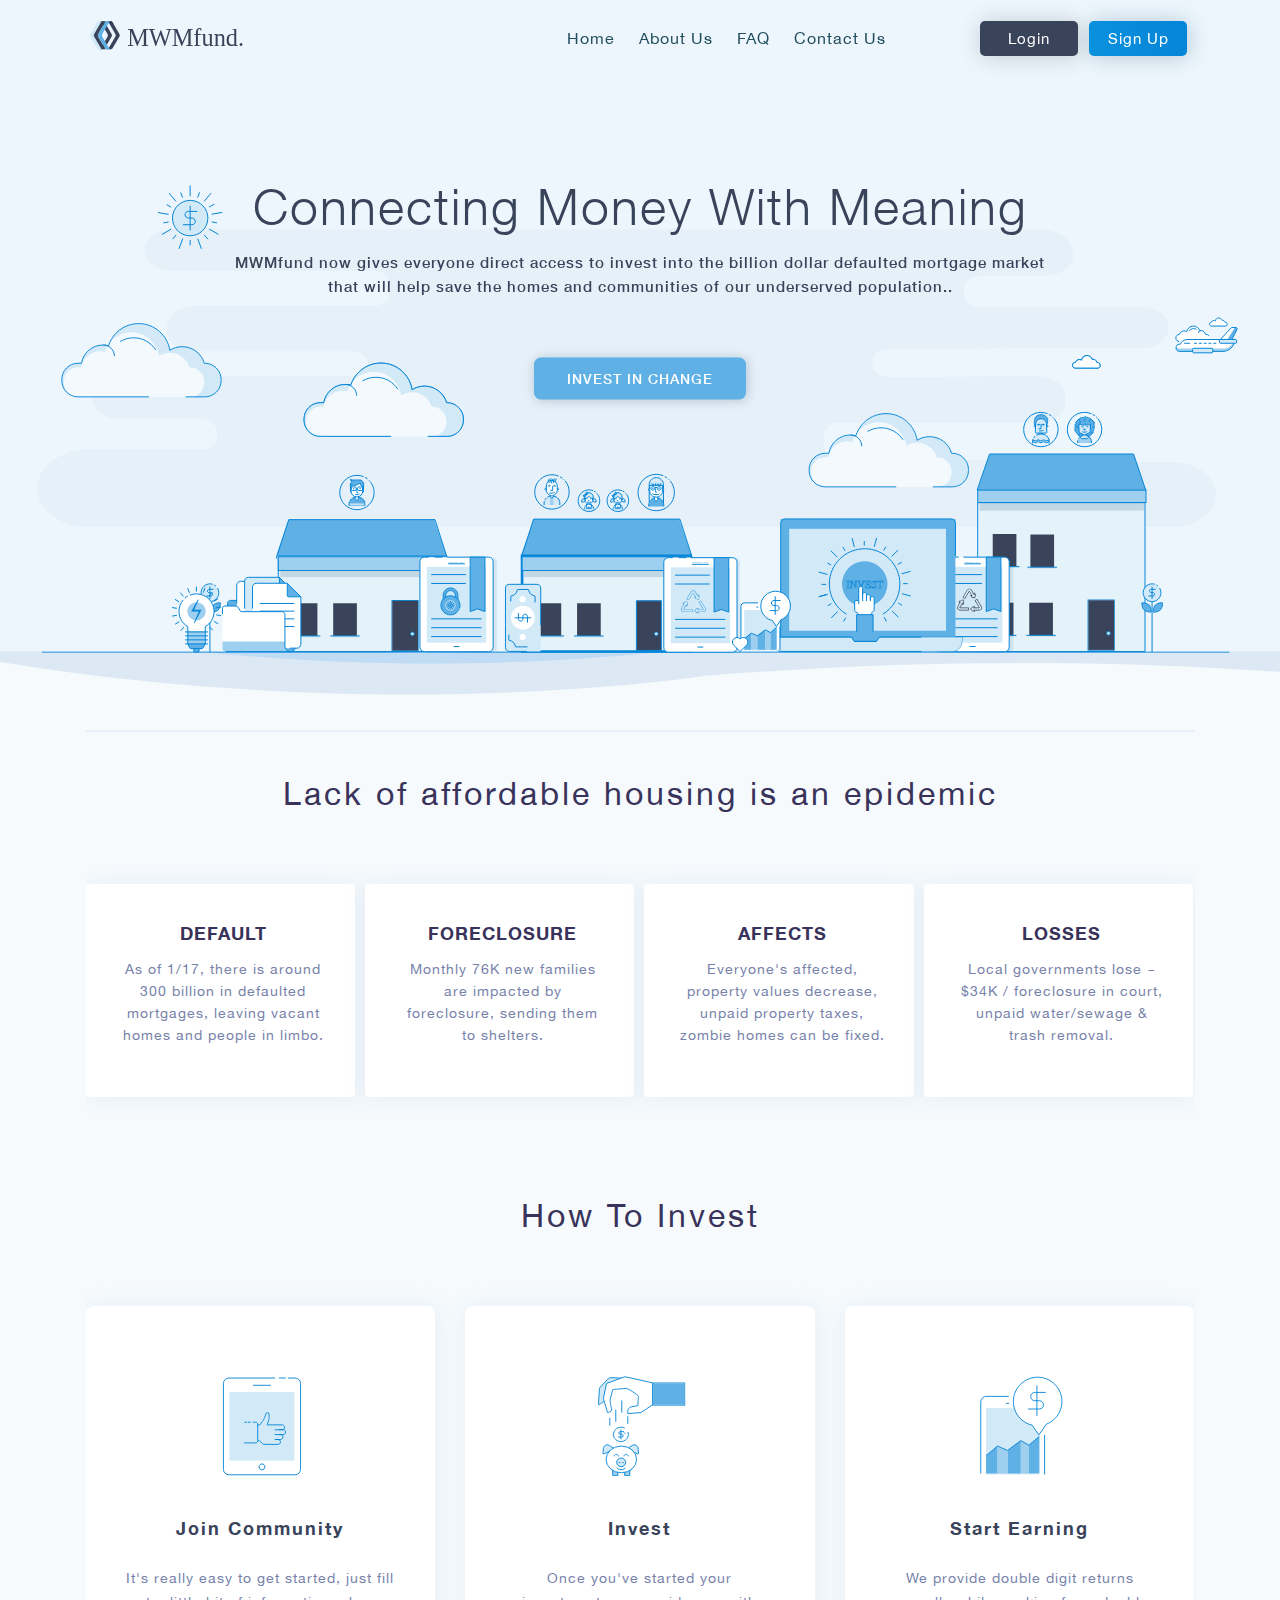
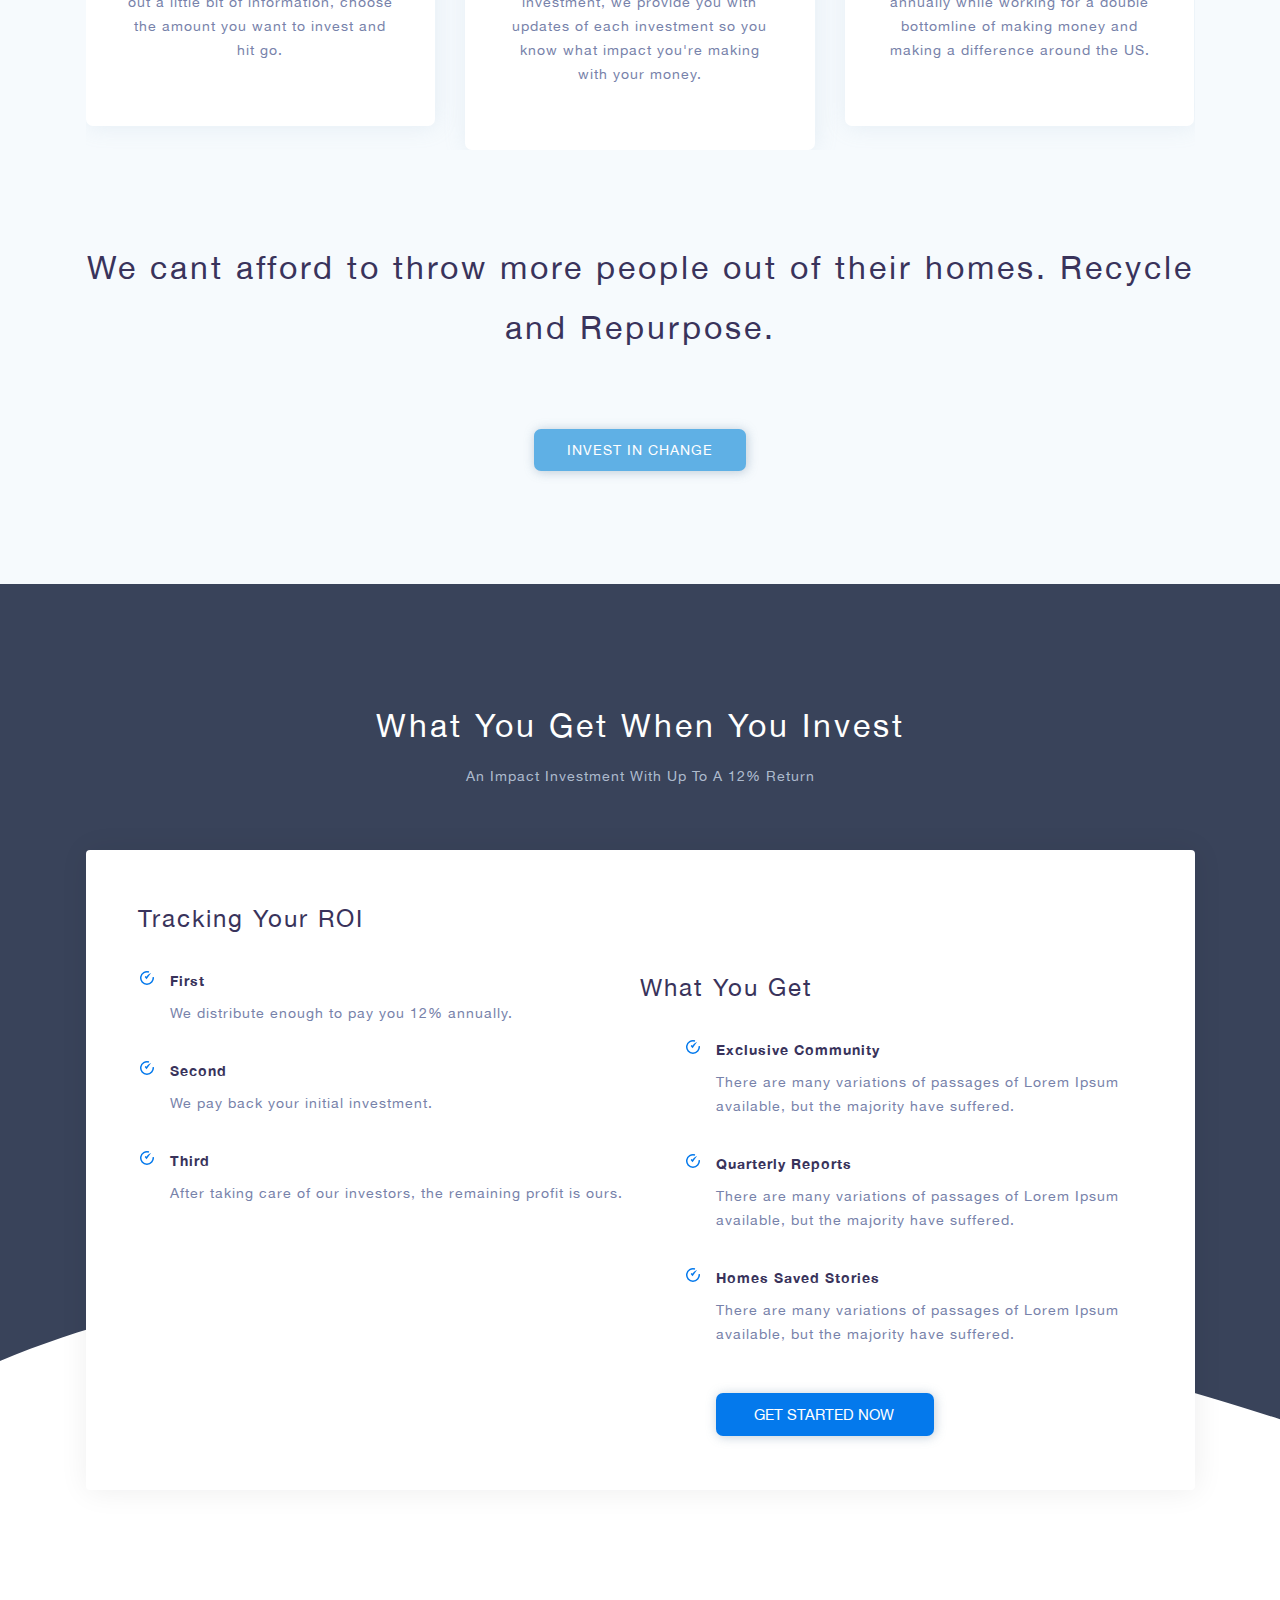
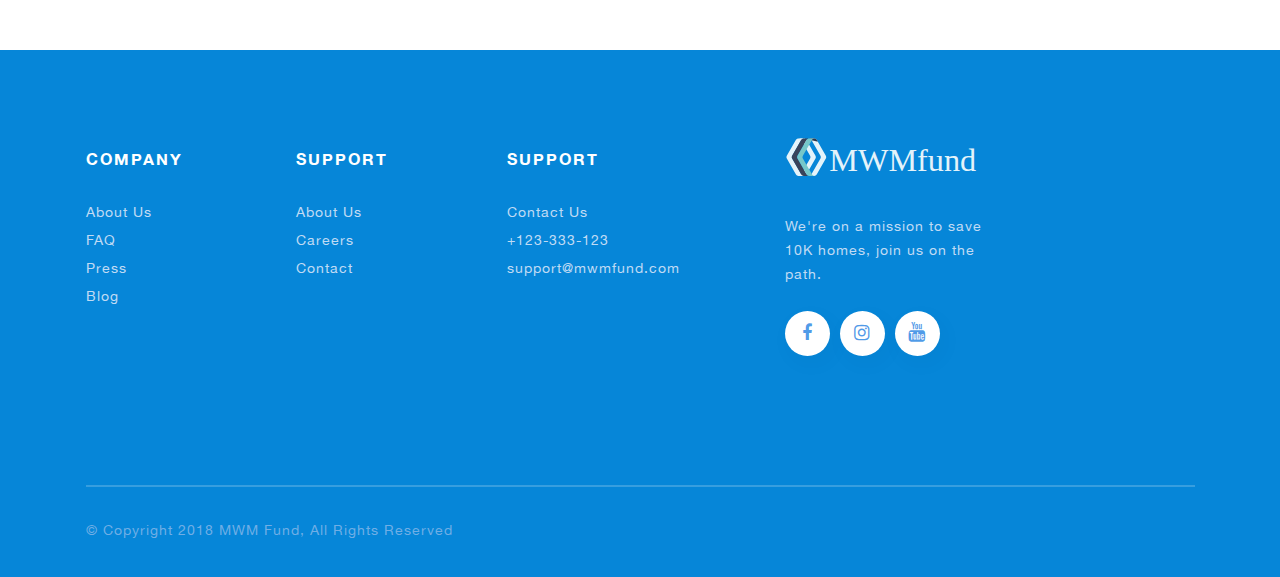
==== commit 386c500c: "Developed Homepage" ====
--- a/index.html
+++ b/index.html
@@ -1,357 +1,254 @@
 <!DOCTYPE html>
 <html lang="en">
 <head>
-	<meta charset="UTF-8">
-	<title>EngineHosting</title>
-	<meta name="viewport" content="width=device-width, initial-scale=1, maximum-scale=1.5">
-	<!-- Framework Css -->
-	<link rel="stylesheet" type="text/css" href="assets/css/lib/bootstrap.min.css">
-	<!-- Font Awesome / Icon Fonts -->
-	<link rel="stylesheet" type="text/css" href="assets/css/lib/font-awesome.min.css">
-	<!-- Owl Carousel / Carousel- Slider -->
-	<link rel="stylesheet" type="text/css" href="assets/css/lib/owl.carousel.min.css">
-	<!-- Animations -->
-	<link rel="stylesheet" type="text/css" href="assets/css/lib/animations.min.css">
-	<!-- Style Theme -->
-	<link rel="stylesheet" type="text/css" href="assets/css/style.css">
-	<!-- Responsive Theme -->
-	<link rel="stylesheet" type="text/css" href="assets/css/responsive.css">
+    <meta charset="UTF-8">
+    <title>EngineHosting</title>
+    <meta name="viewport" content="width=device-width, initial-scale=1, maximum-scale=1.5">
+    <!-- Framework Css -->
+    <link rel="stylesheet" type="text/css" href="assets/css/lib/bootstrap.min.css">
+    <!-- Font Awesome / Icon Fonts -->
+    <link rel="stylesheet" type="text/css" href="assets/css/lib/font-awesome.min.css">
+    <!-- Owl Carousel / Carousel- Slider -->
+    <link rel="stylesheet" type="text/css" href="assets/css/lib/owl.carousel.min.css">
+    <!-- Animations -->
+    <link rel="stylesheet" type="text/css" href="assets/css/lib/animations.min.css">
+    <!-- Style Theme -->
+    <link rel="stylesheet" type="text/css" href="assets/css/style.css">
+    <!-- Responsive Theme -->
+    <link rel="stylesheet" type="text/css" href="assets/css/responsive.css">
 </head>
 <body>
 <div class="wrapper">
-	<!--===================== Header ========================-->
-<header class="transparent">
-	<div class="container">
-		<div class="row">
-			<div class="col-md-2">
-				<div class="logo"><a href="index.html"><img src="assets/images/logo.svg" alt="logo"></a></div>
-			</div>
-			<div class="col-md-7">
-				<ul class="menu">
-					<li><a href="index.html">Home</a></li>
-					<li><a href="about.html">About Us</a></li>
-					<li class="children">
-						<a href="#">Hosting</a>
-						<ul class="sub-menu">
-							<li><a href="service-page.html">Service page 1</a></li>
-							<li><a href="service-page-light.html">Service page 2</a></li>
-							<li><a href="service-page-dark.html">Service page 3</a></li>
-							<li><a href="service-page-images.html">Service page 4</a></li>
-						</ul><!--sub-menu-->
-					</li><!--children-->
-					<li class="children">
-						<a href="user-interface.html">Pages</a>
-						<ul class="sub-menu">
-							<li><a href="404.html">404 Page</a></li>
-							<li><a href="order.html">Order</a></li>
-							<li><a href="user-interface.html">User Interface</a></li>
-						</ul><!--sub-menu-->
-					</li>
-					<li><a href="blog-list.html">Blog</a></li>
-					<li><a href="contact.html">Contact Us</a></li>
-				</ul>
-			</div>
-			<div class="col-md-3">
-				<div class="button-header">
-					<a href="login.html" class="custom-btn login">Login</a>
-					<a href="sign-up.html" class="custom-btn">Sign Up</a>
-				</div>
-			</div>
-		</div>
-	</div>
-	<div class="mobile-block">
-		<div class="logo-mobile"><a href="index.html"><img src="assets/images/logo.svg" alt="logo"></a></div>
-		<a href="#" class="mobile-menu-btn"><span></span></a>
-		<div class="mobile-menu">
-			<div class="inside">
-				<div class="logo">
-					<a href="index.html"><img src="assets/images/logo.svg" alt="logo"></a>
-				</div><!--logo-->
-				<ul class="menu panel-group" id="accordion" aria-multiselectable="true">
-					<li><a href="index.html">Home</a></li>
-					<li><a href="about.html">About Us</a></li>
-					<li class="children panel">
-						<a href="#menu1" class="collapsed" data-toggle="collapse" data-parent="#accordion" aria-expanded="false" aria-controls="menu1">Hosting</a>
-						<ul class="sub-menu panel-collapse collapse" id="menu1">
-							<li><a href="service-page.html">Service page 1</a></li>
-							<li><a href="service-page-light.html">Service page 2</a></li>
-							<li><a href="service-page-dark.html">Service page 3</a></li>
-							<li><a href="service-page-images.html">Service page 4</a></li>
-						</ul><!--sub-menu-->
-					</li>
-					<li class="children panel">
-						<a href="#menu2" class="collapsed" data-toggle="collapse" data-parent="#accordion" aria-expanded="false" aria-controls="menu2">Pages</a>
-						<ul class="sub-menu panel-collapse collapse" id="menu2">
-							<li><a href="404.html">404 Page</a></li>
-							<li><a href="order.html">Order</a></li>
-							<li><a href="user-interface.html">User Interface</a></li>
-						</ul><!--sub-menu-->
-					</li>
-					<li><a href="blog-list.html">Blog</a></li>
-					<li><a href="contact.html">Contact Us</a></li>
-				</ul><!--menu-->
-				<div class="button-header">
-					<a href="login.html" class="custom-btn login">Login</a>
-					<a href="#" class="custom-btn">Sign Up</a>
-				</div><!--button-header-->
-			</div><!--inside-->
-		</div><!--mobile-menu-->
-	</div>
-</header>
-<!--===================== End of Header ========================-->
-	<!--===================== Base Slider ========================-->
-	<div class="base-slider owl-carousel owl-theme bg-gray">
-		<div class="item">
-			<img src="assets/images/bg-test.png" alt="slider">
-			<div class="inside">
-				<h2>Best Web Hosting For Your Website</h2>
-				<p>get best speed for your website. dont loose more clients.</p>
-				<a href="service-page.html" class="custom-btn">Get Started Now</a>
-			</div><!--inside-->
-		</div>
-		<div class="item">
-			<img src="assets/images/bg-test.png" alt="slider">
-			<div class="inside">
-				<h2>Best Web Hosting For Your Website</h2>
-				<p>get best speed for your website. dont loose more clients.</p>
-				<a href="service-page.html" class="custom-btn">Get Started Now</a>
-			</div><!--inside-->
-		</div>
-	</div>
-	<!--===================== End of Base Slider ========================-->
-	<section class="bg-gray">
-		<div class="container">
-			<!--===================== Partner ========================-->
-			<div class="partner animatedParent">
-				<h5>Trusted by 150,000+ happy customers worldwide</h5>
-				<div class="partner-slider owl-carousel owl-theme">
-					<div class="item animated bounceInLeft delay-250"><a href="#"><img src="assets/images/brand.png" alt="partner"></a></div>
-					<div class="item animated bounceInLeft delay-500"><a href="#"><img src="assets/images/brand.png" alt="partner"></a></div>
-					<div class="item animated bounceInLeft delay-750"><a href="#"><img src="assets/images/brand.png" alt="partner"></a></div>
-					<div class="item animated bounceInLeft delay-1000"><a href="#"><img src="assets/images/brand.png" alt="partner"></a></div>
-					<div class="item animated bounceInLeft delay-1250"><a href="#"><img src="assets/images/brand.png" alt="partner"></a></div>
-				</div>
-			</div>
-			<!--===================== End of Partner ========================-->
-			<!--===================== Why Choose ========================-->
-			<div class="why-choose animatedParent">
-				<h2 class="title-head">Why you should choose us</h2>
-				<div class="row">
-					<div class="col-md-4 col-xs-12 animated bounceInUp delay-250">
-						<div class="inside">
-							<img src="assets/images/optimised.svg" alt="optimised">
-							<a href="#">Totaly Optimised</a>
-							<p>Our wordpress theme is totaly optimised for you needs. Very fast and responsive website convert your traffic to new customers.</p>
-							<a href="#" class="read-more">Learn More <img src="assets/images/right.png" alt="right"></a>
-						</div><!--inside-->
-					</div>
-					<div class="col-md-4 col-xs-12 animated bounceInUp delay-500">
-						<div class="inside">
-							<img src="assets/images/powerfull.svg" alt="powerfull">
-							<a href="#">Powerful Features</a>
-							<p>Our theme get everything you need to work with your hosting website. Its fresh, brandly new and with awesome customizing features. </p>
-							<a href="#" class="read-more">Learn More <img src="assets/images/right.png" alt="right"></a>
-						</div><!--inside-->
-					</div>
-					<div class="col-md-4 col-xs-12 animated bounceInUp delay-750">
-						<div class="inside">
-							<img src="assets/images/website.svg" alt="website">
-							<a href="#">Worldwide Support</a>
-							<p>We will do suppor to your theme almost 24/7. If you get some bugs or have some problems - just simply write to us. </p>
-							<a href="#" class="read-more">Learn More <img src="assets/images/right.png" alt="right"></a>
-						</div><!--inside-->
-					</div>
-				</div>
-			</div>
-			<!--===================== End of Why Choose ========================-->
-			<!--===================== Hosting Software ========================-->
-			<div class="hosting-software">
-				<h2 class="title-head">Powerful Hosting Software</h2>
-				<ul id="counter">
-					<li><b class="count" data-count="244">0</b><span>servers</span></li>
-					<li>1M+<span>TB total space</span></li>
-					<li><b class="count" data-count="5">0</b><span>color schemes</span></li>
-					<li><b class="count" data-count="10">0</b><span>faster</span></li>
-				</ul>
-			</div>
-			<!--===================== End of Hosting Software ========================-->
-		</div>
-	</section>
-	<!--===================== Pricing Table ========================-->
-	<div class="pricing-table animatedParent">
-		<div class="container">
-			<h2 class="title-head">Linux Reseller Hosting</h2>
-			<p>High Performance cPanel WHM Reseller Hosting in Europe</p>
-			<ul class="pricing-list">
-				<li class="animated bounceInLeft delay-250">
-					<div class="images"><img src="assets/images/server.svg" alt="server"></div>
-					<h5>Dedicated Server</h5>
-					<p>There are many variations of passages of Lorem Ipsum available.</p>
-					<span><b>From</b></span>
-					<div class="price">80$<span>/month</span></div>
-					<a href="service-page.html" class="custom-btn">Get Started Now</a>
-				</li>
-				<li class="animated bounceInLeft delay-500">
-					<div class="images"><img src="assets/images/hosting.svg" alt="hosting"></div>
-					<h5>Reseller Hosting</h5>
-					<p>There are many variations of passages of Lorem Ipsum available.</p>
-					<span><b>From</b></span>
-					<div class="price">160$<span>/month</span></div>
-					<a href="service-page.html" class="custom-btn">Get Started Now</a>
-				</li>
-				<li class="animated bounceInLeft delay-750">
-					<div class="images"><img src="assets/images/hosting2.svg" alt="hosting2"></div>
-					<h5>Shared Hosting</h5>
-					<p>There are many variations of passages of Lorem Ipsum available.</p>
-					<span><b>From</b></span>
-					<div class="price">9$<span>/month</span></div>
-					<a href="service-page.html" class="custom-btn">Get Started Now</a>
-				</li>
-				<li class="animated bounceInLeft delay-1000">
-					<div class="images"><img src="assets/images/vps.svg" alt="vpn"></div>
-					<h5>VPS Hosting</h5>
-					<p>There are many variations of passages of Lorem Ipsum available.</p>
-					<span><b>From</b></span>
-					<div class="price">82$<span>/month</span></div>
-					<a href="service-page.html" class="custom-btn">Get Started Now</a>
-				</li>
-			</ul><!--pricing-list-->
-			<div class="info-pricing animated bounceInRight delay-250">
-				<h4>Why you need a HOSTING?</h4>
-				<ul>
-					<li>
-						<h6>Easy to Customize</h6>
-						<p>Lorem Ipsum is simply dummy text of the printing and typesetting industry. </p>
-					</li>
-					<li class="right">
-						<h6>Powerful Security</h6>
-						<p>Letraset sheets containing Lorem Ipsum passages, and more recently with desktop.</p>
-					</li>
-				</ul>
-				<ul class="right">
-					<li>
-						<h6>Market Performance</h6>
-						<p>There are many variations of passages of Lorem Ipsum available, but the majority have suffered.</p>
-					</li>
-					<li class="button right">
-						<a href="service-page.html" class="custom-btn">Get Started Now</a>
-					</li>
-				</ul>
-			</div><!--info-pricing-->
-		</div>
-	</div>
-	<!--===================== End of Pricing Table ========================-->
-	<!--===================== User Slider ========================-->
-<div class="user-slider">
-	<div class="container">
-		<div class="slider owl-carousel owl-theme">
-			<div class="item">
-				<div class="inside">
-					<img src="assets/images/icon.svg" class="icon" alt="icon">
-					<img src="assets/images/brand.png" alt="logo-tesla">
-					<p>It is a long established fact that a reader will be distracted by the readable content of a page when looking at its layout. The point of using Lorem Ipsum is that it has a more-or-less normal distribution of letters.</p>
-					<div class="user">
-						<a href="#">
-							<img src="assets/images/user.png" alt="user">
-							Oliver Mitchell
-							<span>Manager at Lorem Ipsum</span>
-						</a>
-					</div><!--user-->
-				</div><!--inside-->
-			</div>
-			<div class="item">
-				<div class="inside">
-					<img src="assets/images/icon.svg" class="icon" alt="icon">
-					<img src="assets/images/brand.png" alt="logo-tesla">
-					<p>It is a long established fact that a reader will be distracted by the readable content of a page when looking at its layout. The point of using Lorem Ipsum is that it has a more-or-less normal distribution of letters.</p>
-					<div class="user">
-						<a href="#">
-							<img src="assets/images/user.png" alt="user">
-							Oliver Mitchell
-							<span>Manager at Lorem Ipsum</span>
-						</a>
-					</div><!--user-->
-				</div><!--inside-->
-			</div>
-		</div><!--slider-->
-	</div>
-</div>
-<!--===================== End of User Slider ========================-->
-	<div class="pre-footer"><img src="assets/images/line-prefoter.svg" alt="bg-prefooter"></div> 
-<!--===================== Search Domain ========================-->
-<div class="search-domain animatedParent">
-	<div class="container animated fadeInUpShort">
-		<div class="row">
-			<div class="col-md-4 col-xs-12">
-				<h3>Search Your Domain</h3>
-			</div>
-			<div class="col-md-8 col-xs-12">
-				<form>
-					<div class="form-group">
-						<input type="text" placeholder="Domain Name">
-						<select>
-							<option value=".com">.com</option>
-							<option value=".ua">.ua</option>
-							<option value=".nu">.nu</option>
-						</select>
-					</div>
-					<button class="custom-btn green">Search</button>
-				</form>
-			</div>
-		</div>
-	</div>
-</div>
-<!--===================== End of Search Domain ========================-->
-	<!--===================== Footer ========================-->
-<footer>
-	<div class="container">
-		<div class="widget-footer">
-			<h4>Product</h4>
-			<ul>
-				<li><a href="service-page.html">Web Hosting</a></li>
-				<li><a href="service-page.html">Shared Hosting</a></li>
-				<li><a href="service-page.html">Dedicated Server</a></li>
-				<li><a href="service-page.html">Private Cloud</a></li>
-			</ul>
-		</div><!--widget-footer-->
-		<div class="widget-footer">
-			<h4>Company</h4>
-			<ul>
-				<li><a href="about.html">About Us</a></li>
-				<li><a href="service-page.html">Careers</a></li>
-				<li><a href="blog-list.html">Blog</a></li>
-				<li><a href="contact.html">Contact</a></li>
-			</ul>
-		</div><!--widget-footer-->
-		<div class="widget-footer">
-			<h4>Support</h4>
-			<ul>
-				<li><a href="service-page.html">FAQ</a></li>
-				<li><a href="contact.html">Contact Us</a></li>
-			</ul>
-		</div><!--widget-footer-->
-		<div class="widget-footer">
-			<h4>Contact Us</h4>
-			<ul>
-				<li><a href="#">+123-333-123</a></li>
-				<li><a href="#">support@enginehosting.com</a></li>
-			</ul>
-		</div><!--widget-footer-->
-		<div class="widget-footer last">
-			<a href="index.html"><img src="assets/images/logo.svg" alt="logo"></a>
-			<p>There are many variations of passages of Lorem Ipsum </p>
-			<ul class="social-icon">
-				<li><a href="#"><i class="fa fa-facebook"></i></a></li>
-				<li><a href="#"><i class="fa fa-instagram"></i></a></li>
-				<li><a href="#"><i class="fa fa-youtube"></i></a></li>
-			</ul>
-		</div><!--widget-footer-->
-		<div class="copyright">
-			<p>&copy; Copyright 2017 Hosting, All Rights Reserved</p>
-		</div><!--copyright-->
-	</div>
-</footer>
-<!--===================== End of Footer ========================-->
+    <!--===================== Header ========================-->
+    <header class="transparent">
+        <div class="container">
+            <div class="row">
+                <div class="col-md-2">
+                    <div class="logo"><a href="index.html"><img src="assets/images/mwmLogo.svg" alt="logo"></a></div>
+                </div>
+                <div class="col-md-7">
+                    <ul class="menu">
+                        <li><a href="index.html">Home</a></li>
+                        <li><a href="about.html">About Us</a></li>
+                        <li><a href="blog-list.html">FAQ</a></li>
+                        <li><a href="contact.html">Contact Us</a></li>
+                    </ul>
+                </div>
+                <div class="col-md-3">
+                    <div class="button-header">
+                        <a href="login.html" class="custom-btn login">Login</a>
+                        <a href="sign-up.html" class="custom-btn">Sign Up</a>
+                    </div>
+                </div>
+            </div>
+        </div>
+        <div class="mobile-block">
+            <div class="logo-mobile"><a href="index.html"><img src="assets/images/mwmLogo.svg" alt="logo"></a></div>
+            <a href="#" class="mobile-menu-btn"><span></span></a>
+            <div class="mobile-menu">
+                <div class="inside">
+                    <div class="logo">
+                        <a href="index.html"><img src="assets/images/mwmLogo.svg" alt="logo"></a>
+                    </div><!--logo-->
+                    <ul class="menu panel-group" id="accordion" aria-multiselectable="true">
+                        <li><a href="index.html">Home</a></li>
+                        <li><a href="about.html">About Us</a></li>
+                        <li><a href="contact.html">Contact Us</a></li>
+                        <li><a href="blog-list.html">Blog</a></li>
+                        <li><a href="contact.html">Contact Us</a></li>
+                    </ul><!--menu-->
+                    <div class="button-header">
+                        <a href="login.html" class="custom-btn login">Login</a>
+                        <a href="#" class="custom-btn">Invest</a>
+                    </div><!--button-header-->
+                </div><!--inside-->
+            </div><!--mobile-menu-->
+        </div>
+    </header>
+    <!--===================== End of Header ========================-->
+    <!--===================== Base Slider ========================-->
+    <div class="base-slider owl-carousel owl-theme bg-gray">
+        <div class="item">
+            <img src="assets/images/header.svg" alt="slider">
+            <div class="inside">
+                <h2>Connecting Money With Meaning</h2>
+                <p class="subHeadline">MWMfund now gives everyone direct access to invest into the billion dollar
+                    defaulted mortgage market</br>
+                    that will help save the homes and communities of our underserved population..</p>
+                <a href="service-page.html" class="custom-btn">Invest In Change</a>
+            </div><!--inside-->
+        </div>
+    </div>
+    <!--===================== End of Base Slider ========================-->
+    <section class="bg-gray">
+        <div class="container">
+            <!--===================== Partner ========================-->
+            <div class="partner animatedParent">
+                <h2 class="title-head">Lack of affordable housing is an epidemic</h2>
+                <ul class="pricing-list">
+                    <li>
+                        <!--<div class="images"><img src="assets/images/server.svg" alt="server"></div>-->
+                        <h5>Default</h5>
+                        <p>As of 1/17, there is around 300 billion in defaulted
+                            mortgages, leaving vacant homes and people in limbo.</p>
+                    </li>
+                    <li>
+                        <!--<div class="images"><img src="assets/images/hosting.svg" alt="hosting"></div>-->
+                        <h5>Foreclosure</h5>
+                        <p>Monthly 76K new families are impacted by foreclosure, sending
+                            them to shelters.</p>
+                    </li>
+                    <li>
+                        <!--<div class="images"><img src="assets/images/hosting2.svg" alt="hosting2"></div>-->
+                        <h5>Affects</h5>
+                        <p>Everyone's affected, property values decrease, unpaid property taxes, zombie homes
+                            can be fixed.</p>
+                    </li>
+                    <li>
+                        <!--<div class="images"><img src="assets/images/vps.svg" alt="vpn"></div>-->
+                        <h5>Losses</h5>
+                        <p>Local governments lose ~ $34K / foreclosure in court, unpaid
+                            water/sewage & trash removal.</p>
+                    </li>
+                </ul>
+
+                <!--</div>-->
+                <!--===================== End of Partner ========================-->
+                <!--===================== How To Invest ========================-->
+                <div class="why-choose animatedParent">
+                    <h2 class="title-head">How To Invest</h2>
+                    <div class="row">
+                        <div class="col-md-4 col-xs-12">
+                            <div class="inside">
+                                <img src="assets/images/joinGroup.svg" alt="Join The Community">
+                                <h3>Join Community</h3>
+                                <p>It's really easy to get started, just fill out a little bit of information, choose
+                                    the
+                                    amount you want to invest and hit go.</p>
+
+                            </div><!--inside-->
+                        </div>
+                        <div class="col-md-4 col-xs-12">
+                            <div class="inside">
+                                <img src="assets/images/investMoney.svg" alt="Invest Your Money">
+                                <h3>Invest</h3>
+                                <p>Once you've started your investment, we provide you with updates of each investment
+                                    so you know what impact you're making with your money. </p>
+
+                            </div><!--inside-->
+                        </div>
+                        <div class="col-md-4 col-xs-12">
+                            <div class="inside">
+                                <img src="assets/images/moneyGrow.svg" alt="Watch Money Grow">
+                                <h3>Start Earning</h3>
+                                <p>We provide double digit returns annually while working for a double bottomline
+                                    of making money and making a difference around the US. </p>
+
+                            </div><!--inside-->
+                        </div>
+                    </div>
+                </div>
+                <!--===================== End of How To Invest ========================-->
+                <!--===================== Recycle Repurpose ========================-->
+                <div class="recycle-repurpose">
+                    <h2 class="title-head">We cant afford to throw more people out of their homes. Recycle and
+                        Repurpose.</h2>
+                    <a href="service-page.html" class="recycle-btn">Invest In Change</a>
+                </div>
+                <!--===================== End of Recycle Repurpose  ========================-->
+            </div>
+    </section>
+    <!--===================== What You Get ========================-->
+    <div class="pricing-table animatedParent">
+        <div class="container">
+            <h2 class="title-head">What You Get When You Invest</h2>
+            <p>An Impact Investment With Up To A 12% Return</p>
+
+            <div class="info-pricing">
+                <h4>Tracking Your ROI</h4>
+                <ul>
+                    <li>
+                        <h6>First</h6>
+                        <p>We distribute enough to pay you 12% annually. </p>
+                    </li>
+                    <li class="right">
+                        <h6>Second</h6>
+                        <p>We pay back your initial investment.</p>
+                    </li>
+                    <li>
+                        <h6>Third</h6>
+                        <p>After taking care of our investors, the remaining profit is ours.</p>
+                    </li>
+                </ul>
+                <h4>What You Get</h4>
+                <ul class="right">
+                    <li>
+                        <h6>Exclusive Community</h6>
+                        <p>There are many variations of passages of Lorem Ipsum available, but the majority have
+                            suffered.</p>
+                    </li>
+                    <li>
+                        <h6>Quarterly Reports</h6>
+                        <p>There are many variations of passages of Lorem Ipsum available, but the majority have
+                            suffered.</p>
+                    </li>
+                    <li>
+                        <h6>Homes Saved Stories</h6>
+                        <p>There are many variations of passages of Lorem Ipsum available, but the majority have
+                            suffered.</p>
+                    </li>
+                    <li class="button right">
+                        <a href="service-page.html" class="custom-btn">Get Started Now</a>
+                    </li>
+                </ul>
+            </div><!--info-pricing-->
+        </div>
+    </div>
+    <!--===================== End of What You Get ========================-->
+
+    <!--===================== Footer ========================-->
+    <footer>
+        <div class="container">
+            <div class="widget-footer">
+                <h4>Company</h4>
+                <ul>
+                    <li><a href="service-page.html">About Us</a></li>
+                    <li><a href="service-page.html">FAQ</a></li>
+                    <li><a href="service-page.html">Press</a></li>
+                    <li><a href="blog-list.html">Blog</a></li>
+                </ul>
+            </div><!--widget-footer-->
+            <div class="widget-footer">
+                <h4>Support</h4>
+                <ul>
+                    <li><a href="about.html">About Us</a></li>
+                    <li><a href="service-page.html">Careers</a></li>
+                    <li><a href="contact.html">Contact</a></li>
+                </ul>
+            </div><!--widget-footer-->
+            <div class="widget-footer">
+                <h4>Support</h4>
+                <ul>
+                    <li><a href="contact.html">Contact Us</a></li>
+                    <li><a href="#">+123-333-123</a></li>
+                    <li><a href="#">support@mwmfund.com</a></li>
+                </ul>
+            </div><!--widget-footer-->
+            <div class="widget-footer last">
+                <a href="index.html"><img src="assets/images/mwmFooterLogo.svg" alt="logo"></a>
+                <p>We're on a mission to save 10K homes, join us on the path. </p>
+                <ul class="social-icon">
+                    <li><a href="#"><i class="fa fa-facebook"></i></a></li>
+                    <li><a href="#"><i class="fa fa-instagram"></i></a></li>
+                    <li><a href="#"><i class="fa fa-youtube"></i></a></li>
+                </ul>
+            </div><!--widget-footer-->
+            <div class="copyright">
+                <p>&copy; Copyright 2018 MWM Fund, All Rights Reserved</p>
+            </div><!--copyright-->
+        </div>
+    </footer>
+    <!--===================== End of Footer ========================-->
 </div><!--wrapper-->
 <script src="assets/js/lib/jquery.js"></script>
 <script src="assets/js/lib/bootstrap.min.js"></script>
--- a/assets/css/style.css
+++ b/assets/css/style.css
@@ -292,6 +292,7 @@
   font-size: 32px;
   color: #39335b;
   margin-bottom: 60px;
+  margin-top: 32px;
   letter-spacing: 3px;
 }
 .animatedParent {
@@ -346,7 +347,7 @@
   left: 0;
   width: 100%;
   z-index: 999999;
-  padding: 50px 0 0;
+  padding: 14px 0 0;
   position: absolute;
   margin-bottom: 0;
   background-color: transparent;
@@ -358,7 +359,7 @@
 }
 header.active {
   padding: 0;
-  background-color: #1f7fe2;
+  background-color: #fefefe;
 }
 header.active .mobile-menu {
   display: inline-block;
@@ -375,7 +376,7 @@
       align-items: center;
 }
 header .logo img {
-  max-width: 144px;
+  max-width: auto;
 }
 header .menu {
   text-align: right;
@@ -408,13 +409,14 @@
   opacity: 1;
 }
 header .menu a {
-  color: rgba(255, 255, 255, 0.9);
+  color: #214D5E;
   font-size: 16px;
   letter-spacing: 1px;
 }
 header .menu .children:hover .sub-menu {
   opacity: 1;
   visibility: visible;
+  color: #76C7C9
 }
 header .menu .children:after {
   content: "";
@@ -489,7 +491,7 @@
   color: #fff;
   box-shadow: 1px 1px 22px rgba(98, 129, 157, 0.4);
   border-radius: 5px;
-  background: #42cbd1 linear-gradient(69deg, #37ddcb 0%, #42cbd1 80%, #42cbd1 100%);
+  background: #0686D8 linear-gradient(69deg, #0A92DD 0%, #0686D8 80%, #0686D8 100%);
   letter-spacing: 1px;
   display: inline-block;
   text-align: center;
@@ -500,11 +502,12 @@
   margin-right: 7px;
   box-shadow: 1px 1px 22px rgba(14, 21, 34, 0.19);
   border-radius: 5px;
-  background: #5791ef none;
+  background: #39435A none;
 }
 header .button-header .custom-btn.login:hover {
   color: #fff;
-  background-color: #6b9ef1;
+  background-color: #5FB0E5;
+  border-color: #39435A;
 }
 header .button-header .custom-btn:hover {
   opacity: 0.9;
@@ -563,6 +566,23 @@
   color: #fff;
   background-color: #186ae1;
 }
+
+.recycle-btn {
+    font-size: 14px;
+    color: #fff;
+    padding: 14px 33px;
+    letter-spacing: 1px;
+    text-transform: uppercase;
+    box-shadow: 1px 1px 11px rgba(98, 129, 157, 0.4);
+    border-radius: 7px;
+    background-color: #5FB0E5;
+    display: inline-block;
+}
+.recycle-btn:hover {
+  transform: scale(1.1);
+  color: #5FB0E5;
+  background-color: #fff;
+}
 /* 02. Owl Nav
    ==================================== */
 .owl-carousel {
@@ -613,9 +633,7 @@
    ==================================== */
 .partner {
   text-align: center;
-  padding-bottom: 47px;
-  margin-bottom: 65px;
-  border-bottom: 2px solid rgba(219, 234, 248, 0.6);
+  border-top: 2px solid rgba(219, 234, 248, 0.6);
 }
 .partner h5 {
   font-size: 15px;
@@ -646,7 +664,7 @@
   -ms-transform: scale(1.1);
       transform: scale(1.1);
 }
-/* 04. Why Choose
+/* 04. How To Invest
    ==================================== */
 .why-choose {
   margin-bottom: 88px;
@@ -658,8 +676,8 @@
   border-radius: 7px;
   background-color: #fff;
 }
-.why-choose .inside a {
-  color: #39335b;
+.why-choose .inside h3 {
+  color: #39435A;
   font-size: 18px;
   margin-bottom: 12px;
   letter-spacing: 2px;
@@ -694,8 +712,8 @@
   opacity: 1;
 }
 .why-choose .inside > img {
-  height: 76px;
-  margin-bottom: 35px;
+    height: 100px;
+    margin-bottom: 26px;
 }
 .why-choose .inside img {
   vertical-align: middle;
@@ -708,13 +726,13 @@
 }
 /* 05. Hosting Software
    ==================================== */
-.hosting-software {
+.recycle-repurpose {
   margin-bottom: 113px;
 }
-.hosting-software ul {
+.recycle-repurpose ul {
   text-align: center;
 }
-.hosting-software ul li {
+.recycle-repurpose ul li {
   color: #2e8ff3;
   font-size: 50px;
   text-align: center;
@@ -725,12 +743,12 @@
   margin-right: 68px;
   padding-right: 72px;
 }
-.hosting-software ul li:last-child {
+.recycle-repurpose ul li:last-child {
   margin-right: 0;
   padding-right: 0;
   border-right: 0;
 }
-.hosting-software ul li span {
+.recycle-repurpose ul li span {
   color: #7c8ca4;
   font-size: 16px;
   text-transform: uppercase;
@@ -739,24 +757,24 @@
   margin-top: 27px;
   letter-spacing: 1px;
 }
-.hosting-software .title-head {
+.recycle-repurpose .title-head {
   margin-bottom: 71px;
 }
-.hosting-software.white .title-head {
+.recycle-repurpose.white .title-head {
   color: #fff;
 }
-.hosting-software.white li {
+.recycle-repurpose.white li {
   color: #fff;
   border-color: rgba(233, 241, 247, 0.2);
 }
-.hosting-software.white li span {
+.recycle-repurpose.white li span {
   color: rgba(255, 255, 255, 0.5);
 }
 /* 06. Pricing Table
    ==================================== */
 .pricing-table {
   padding: 80px 0 30px 0;
-  background: url(../images/bg-blue.png) no-repeat center;
+  background: url(../images/bg-blue.svg) no-repeat center;
   background-size: cover;
   margin-bottom: 130px;
 }
@@ -1202,18 +1220,18 @@
 }
 .base-slider h2 {
   font-size: 50px;
-  color: #fff;
+  color: #39435A;
   letter-spacing: 2px;
   margin-bottom: 13px;
   text-transform: capitalize;
   font-family: "HelveticaNeueLight", serif;
 }
 .base-slider p {
-  color: #c0dbf4;
+  color: #39435A;
   font-size: 15px;
-  text-transform: uppercase;
-  letter-spacing: 1px;
-  margin-bottom: 20px;
+  letter-spacing: 1px;
+  margin-bottom: 60px;
+  align-content: center;
 }
 .base-slider p,
 .base-slider a {
@@ -1221,22 +1239,24 @@
 }
 .base-slider .custom-btn {
   font-size: 14px;
-  color: #2378ec;
+  color: #fff;
   padding: 14px 33px;
   letter-spacing: 1px;
   text-transform: uppercase;
   box-shadow: 1px 1px 11px rgba(98, 129, 157, 0.4);
   border-radius: 7px;
-  background-color: #fff;
+  background-color: #5FB0E5;
   display: inline-block;
 }
 .base-slider .custom-btn:hover {
   -ms-transform: scale(1.1);
       transform: scale(1.1);
+  color: #5FB0E5;
+  background-color: #fff;
 }
 .base-slider .inside {
   width: 100%;
-  top: 44%;
+  top: 40%;
   left: 50%;
   -ms-transform: translate(-50%, -50%);
       transform: translate(-50%, -50%);
@@ -1246,6 +1266,10 @@
 .base-slider .owl-prev i,
 .base-slider .owl-next i {
   color: #fff;
+}
+
+.subHeadline {
+  align-content: center;
 }
 /*=====  End of 05. Slider Style  ======*/
 /*==================================
@@ -1263,7 +1287,7 @@
    ==================================== */
 footer {
   padding-top: 91px;
-  background-color: #1f7fe2;
+  background-color: #0686D8;
 }
 .pre-footer {
   margin-top: -170px;
@@ -1279,6 +1303,7 @@
   float: left;
   display: inline-block;
   margin-bottom: 115px;
+  flex: 1;
 }
 .widget-footer h4 {
   font-size: 16px;
@@ -1313,7 +1338,7 @@
   padding-left: 67px;
 }
 .widget-footer.last img {
-  max-width: 144px;
+  max-width: 200px;
   margin-bottom: 23px;
 }
 /* 03. Copyright
@@ -1451,31 +1476,31 @@
   background-size: cover;
   background: url(../images/bg-team.png) no-repeat;
 }
-.about-block .hosting-software {
+.about-block .recycle-repurpose {
   margin-bottom: 90px;
 }
-.about-block .hosting-software .title-head {
+.about-block .recycle-repurpose .title-head {
   margin-bottom: 43px;
 }
-.about-block .hosting-software ul {
+.about-block .recycle-repurpose ul {
   width: 100%;
   display: inline-block;
 }
-.about-block .hosting-software ul li {
+.about-block .recycle-repurpose ul li {
   width: 28.5%;
   margin-right: 0;
   padding-right: 0;
 }
-.about-block .hosting-software ul li:first-child {
+.about-block .recycle-repurpose ul li:first-child {
   text-align: left;
   width: 22%;
   padding-left: 25px;
 }
-.about-block .hosting-software ul li:last-child {
+.about-block .recycle-repurpose ul li:last-child {
   text-align: right;
   width: 19%;
 }
-.about-block .hosting-software ul li:last-child b:after {
+.about-block .recycle-repurpose ul li:last-child b:after {
   content: "x";
   font-size: 50px;
 }
--- a/assets/css/responsive.css
+++ b/assets/css/responsive.css
@@ -218,7 +218,7 @@
   header.transparent {
     padding: 0;
     height: 58px;
-    background-color: #0479ec;
+    background-color: #39435A;
   }
   header.transparent.active {
     height: 100%;
@@ -796,6 +796,10 @@
     font-size: 10px;
     padding: 10px 16px;
   }
+
+  .subHeadline {
+    font-size: 9px;
+  }
   .partner {
     padding-bottom: 20px;
     margin-bottom: 30px;
@@ -804,7 +808,6 @@
     flex-direction: column;
   }
   .partner ul li {
-    width: 50%;
     margin-right: 0;
   }
   .hosting-software ul li span {
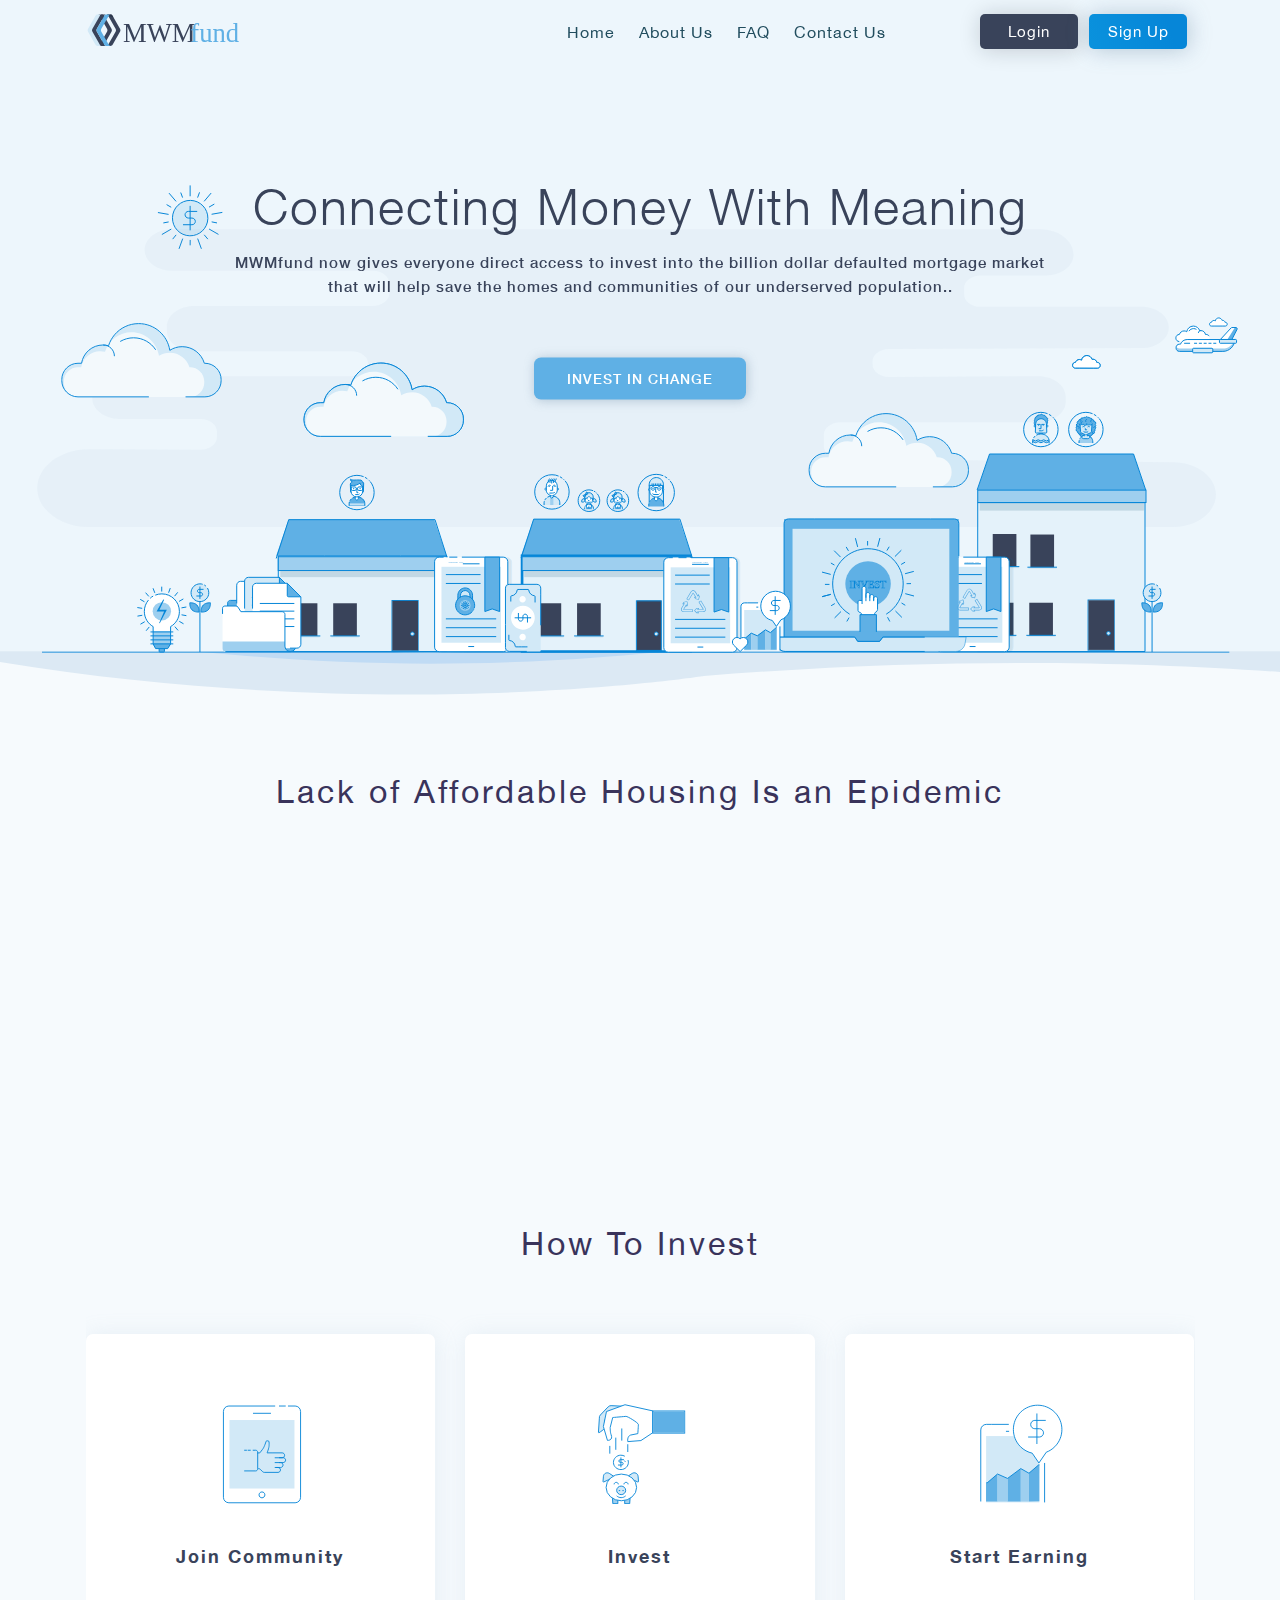
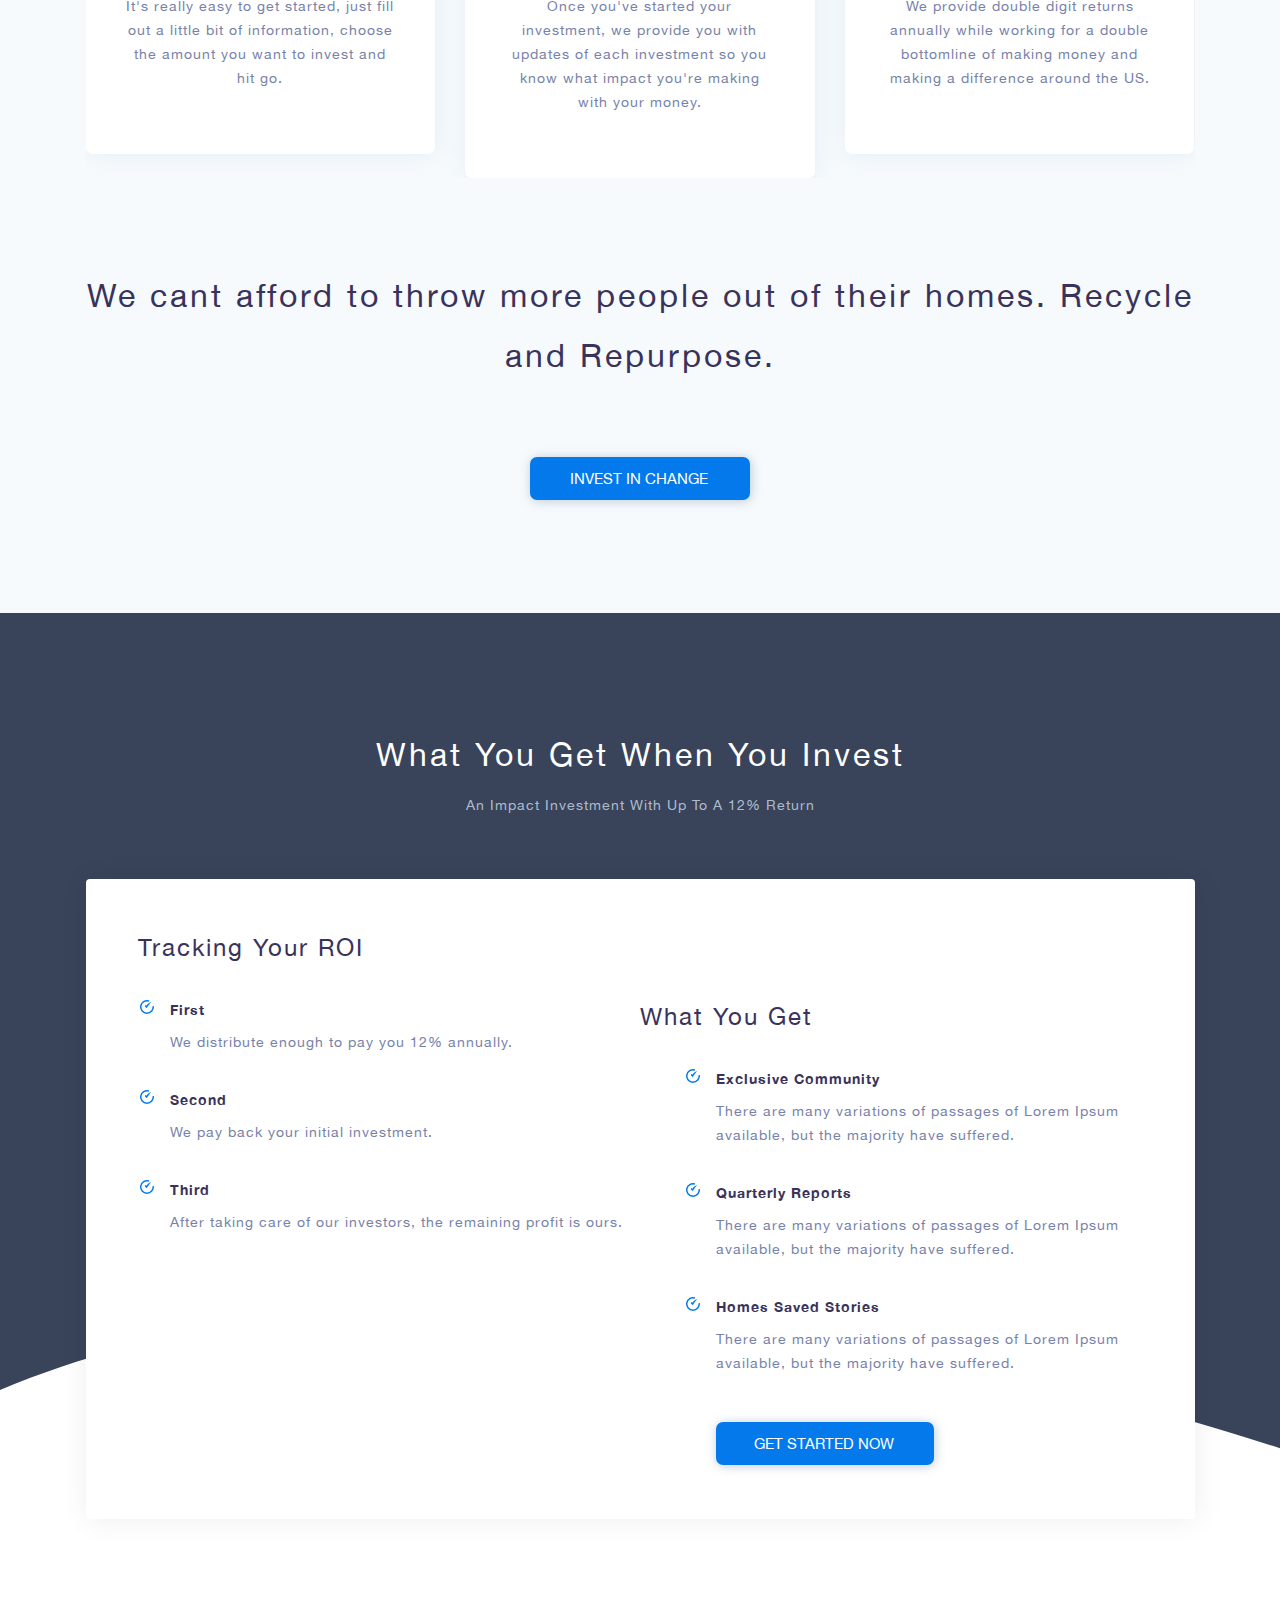
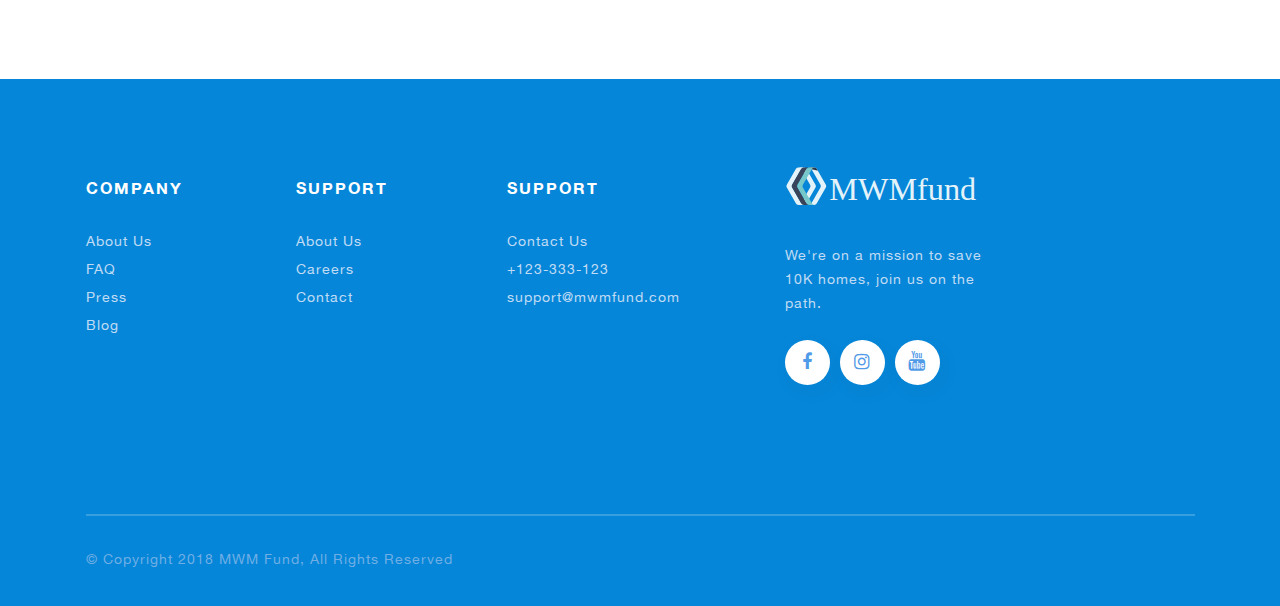
==== commit 5f28f580: "Base Changes For Initial Site" ====
--- a/index.html
+++ b/index.html
@@ -1,260 +1,273 @@
-<!DOCTYPE html>
-<html lang="en">
-<head>
-    <meta charset="UTF-8">
-    <title>EngineHosting</title>
-    <meta name="viewport" content="width=device-width, initial-scale=1, maximum-scale=1.5">
-    <!-- Framework Css -->
-    <link rel="stylesheet" type="text/css" href="assets/css/lib/bootstrap.min.css">
-    <!-- Font Awesome / Icon Fonts -->
-    <link rel="stylesheet" type="text/css" href="assets/css/lib/font-awesome.min.css">
-    <!-- Owl Carousel / Carousel- Slider -->
-    <link rel="stylesheet" type="text/css" href="assets/css/lib/owl.carousel.min.css">
-    <!-- Animations -->
-    <link rel="stylesheet" type="text/css" href="assets/css/lib/animations.min.css">
-    <!-- Style Theme -->
-    <link rel="stylesheet" type="text/css" href="assets/css/style.css">
-    <!-- Responsive Theme -->
-    <link rel="stylesheet" type="text/css" href="assets/css/responsive.css">
-</head>
-<body>
-<div class="wrapper">
-    <!--===================== Header ========================-->
-    <header class="transparent">
-        <div class="container">
-            <div class="row">
-                <div class="col-md-2">
-                    <div class="logo"><a href="index.html"><img src="assets/images/mwmLogo.svg" alt="logo"></a></div>
-                </div>
-                <div class="col-md-7">
-                    <ul class="menu">
-                        <li><a href="index.html">Home</a></li>
-                        <li><a href="about.html">About Us</a></li>
-                        <li><a href="blog-list.html">FAQ</a></li>
-                        <li><a href="contact.html">Contact Us</a></li>
-                    </ul>
-                </div>
-                <div class="col-md-3">
-                    <div class="button-header">
-                        <a href="login.html" class="custom-btn login">Login</a>
-                        <a href="sign-up.html" class="custom-btn">Sign Up</a>
-                    </div>
-                </div>
-            </div>
-        </div>
-        <div class="mobile-block">
-            <div class="logo-mobile"><a href="index.html"><img src="assets/images/mwmLogo.svg" alt="logo"></a></div>
-            <a href="#" class="mobile-menu-btn"><span></span></a>
-            <div class="mobile-menu">
-                <div class="inside">
-                    <div class="logo">
-                        <a href="index.html"><img src="assets/images/mwmLogo.svg" alt="logo"></a>
-                    </div><!--logo-->
-                    <ul class="menu panel-group" id="accordion" aria-multiselectable="true">
-                        <li><a href="index.html">Home</a></li>
-                        <li><a href="about.html">About Us</a></li>
-                        <li><a href="contact.html">Contact Us</a></li>
-                        <li><a href="blog-list.html">Blog</a></li>
-                        <li><a href="contact.html">Contact Us</a></li>
-                    </ul><!--menu-->
-                    <div class="button-header">
-                        <a href="login.html" class="custom-btn login">Login</a>
-                        <a href="#" class="custom-btn">Invest</a>
-                    </div><!--button-header-->
-                </div><!--inside-->
-            </div><!--mobile-menu-->
-        </div>
-    </header>
-    <!--===================== End of Header ========================-->
-    <!--===================== Base Slider ========================-->
-    <div class="base-slider owl-carousel owl-theme bg-gray">
-        <div class="item">
-            <img src="assets/images/header.svg" alt="slider">
-            <div class="inside">
-                <h2>Connecting Money With Meaning</h2>
-                <p class="subHeadline">MWMfund now gives everyone direct access to invest into the billion dollar
-                    defaulted mortgage market</br>
-                    that will help save the homes and communities of our underserved population..</p>
-                <a href="service-page.html" class="custom-btn">Invest In Change</a>
-            </div><!--inside-->
-        </div>
-    </div>
-    <!--===================== End of Base Slider ========================-->
-    <section class="bg-gray">
-        <div class="container">
-            <!--===================== Partner ========================-->
-            <div class="partner animatedParent">
-                <h2 class="title-head">Lack of affordable housing is an epidemic</h2>
-                <ul class="pricing-list">
-                    <li>
-                        <!--<div class="images"><img src="assets/images/server.svg" alt="server"></div>-->
-                        <h5>Default</h5>
-                        <p>As of 1/17, there is around 300 billion in defaulted
-                            mortgages, leaving vacant homes and people in limbo.</p>
-                    </li>
-                    <li>
-                        <!--<div class="images"><img src="assets/images/hosting.svg" alt="hosting"></div>-->
-                        <h5>Foreclosure</h5>
-                        <p>Monthly 76K new families are impacted by foreclosure, sending
-                            them to shelters.</p>
-                    </li>
-                    <li>
-                        <!--<div class="images"><img src="assets/images/hosting2.svg" alt="hosting2"></div>-->
-                        <h5>Affects</h5>
-                        <p>Everyone's affected, property values decrease, unpaid property taxes, zombie homes
-                            can be fixed.</p>
-                    </li>
-                    <li>
-                        <!--<div class="images"><img src="assets/images/vps.svg" alt="vpn"></div>-->
-                        <h5>Losses</h5>
-                        <p>Local governments lose ~ $34K / foreclosure in court, unpaid
-                            water/sewage & trash removal.</p>
-                    </li>
-                </ul>
-
-                <!--</div>-->
-                <!--===================== End of Partner ========================-->
-                <!--===================== How To Invest ========================-->
-                <div class="why-choose animatedParent">
-                    <h2 class="title-head">How To Invest</h2>
-                    <div class="row">
-                        <div class="col-md-4 col-xs-12">
-                            <div class="inside">
-                                <img src="assets/images/joinGroup.svg" alt="Join The Community">
-                                <h3>Join Community</h3>
-                                <p>It's really easy to get started, just fill out a little bit of information, choose
-                                    the
-                                    amount you want to invest and hit go.</p>
-
-                            </div><!--inside-->
-                        </div>
-                        <div class="col-md-4 col-xs-12">
-                            <div class="inside">
-                                <img src="assets/images/investMoney.svg" alt="Invest Your Money">
-                                <h3>Invest</h3>
-                                <p>Once you've started your investment, we provide you with updates of each investment
-                                    so you know what impact you're making with your money. </p>
-
-                            </div><!--inside-->
-                        </div>
-                        <div class="col-md-4 col-xs-12">
-                            <div class="inside">
-                                <img src="assets/images/moneyGrow.svg" alt="Watch Money Grow">
-                                <h3>Start Earning</h3>
-                                <p>We provide double digit returns annually while working for a double bottomline
-                                    of making money and making a difference around the US. </p>
-
-                            </div><!--inside-->
-                        </div>
-                    </div>
-                </div>
-                <!--===================== End of How To Invest ========================-->
-                <!--===================== Recycle Repurpose ========================-->
-                <div class="recycle-repurpose">
-                    <h2 class="title-head">We cant afford to throw more people out of their homes. Recycle and
-                        Repurpose.</h2>
-                    <a href="service-page.html" class="recycle-btn">Invest In Change</a>
-                </div>
-                <!--===================== End of Recycle Repurpose  ========================-->
-            </div>
-    </section>
-    <!--===================== What You Get ========================-->
-    <div class="pricing-table animatedParent">
-        <div class="container">
-            <h2 class="title-head">What You Get When You Invest</h2>
-            <p>An Impact Investment With Up To A 12% Return</p>
-
-            <div class="info-pricing">
-                <h4>Tracking Your ROI</h4>
-                <ul>
-                    <li>
-                        <h6>First</h6>
-                        <p>We distribute enough to pay you 12% annually. </p>
-                    </li>
-                    <li class="right">
-                        <h6>Second</h6>
-                        <p>We pay back your initial investment.</p>
-                    </li>
-                    <li>
-                        <h6>Third</h6>
-                        <p>After taking care of our investors, the remaining profit is ours.</p>
-                    </li>
-                </ul>
-                <h4>What You Get</h4>
-                <ul class="right">
-                    <li>
-                        <h6>Exclusive Community</h6>
-                        <p>There are many variations of passages of Lorem Ipsum available, but the majority have
-                            suffered.</p>
-                    </li>
-                    <li>
-                        <h6>Quarterly Reports</h6>
-                        <p>There are many variations of passages of Lorem Ipsum available, but the majority have
-                            suffered.</p>
-                    </li>
-                    <li>
-                        <h6>Homes Saved Stories</h6>
-                        <p>There are many variations of passages of Lorem Ipsum available, but the majority have
-                            suffered.</p>
-                    </li>
-                    <li class="button right">
-                        <a href="service-page.html" class="custom-btn">Get Started Now</a>
-                    </li>
-                </ul>
-            </div><!--info-pricing-->
-        </div>
-    </div>
-    <!--===================== End of What You Get ========================-->
-
-    <!--===================== Footer ========================-->
-    <footer>
-        <div class="container">
-            <div class="widget-footer">
-                <h4>Company</h4>
-                <ul>
-                    <li><a href="service-page.html">About Us</a></li>
-                    <li><a href="service-page.html">FAQ</a></li>
-                    <li><a href="service-page.html">Press</a></li>
-                    <li><a href="blog-list.html">Blog</a></li>
-                </ul>
-            </div><!--widget-footer-->
-            <div class="widget-footer">
-                <h4>Support</h4>
-                <ul>
-                    <li><a href="about.html">About Us</a></li>
-                    <li><a href="service-page.html">Careers</a></li>
-                    <li><a href="contact.html">Contact</a></li>
-                </ul>
-            </div><!--widget-footer-->
-            <div class="widget-footer">
-                <h4>Support</h4>
-                <ul>
-                    <li><a href="contact.html">Contact Us</a></li>
-                    <li><a href="#">+123-333-123</a></li>
-                    <li><a href="#">support@mwmfund.com</a></li>
-                </ul>
-            </div><!--widget-footer-->
-            <div class="widget-footer last">
-                <a href="index.html"><img src="assets/images/mwmFooterLogo.svg" alt="logo"></a>
-                <p>We're on a mission to save 10K homes, join us on the path. </p>
-                <ul class="social-icon">
-                    <li><a href="#"><i class="fa fa-facebook"></i></a></li>
-                    <li><a href="#"><i class="fa fa-instagram"></i></a></li>
-                    <li><a href="#"><i class="fa fa-youtube"></i></a></li>
-                </ul>
-            </div><!--widget-footer-->
-            <div class="copyright">
-                <p>&copy; Copyright 2018 MWM Fund, All Rights Reserved</p>
-            </div><!--copyright-->
-        </div>
-    </footer>
-    <!--===================== End of Footer ========================-->
-</div><!--wrapper-->
-<script src="assets/js/lib/jquery.js"></script>
-<script src="assets/js/lib/bootstrap.min.js"></script>
-<script src="assets/js/lib/owl.carousel.min.js"></script>
-<script src="assets/js/lib/css3-animate-it.js"></script>
-<script src="assets/js/lib/counter.js"></script>
-<script src="assets/js/main.js"></script>
-</body>
+<!DOCTYPE html>
+<html lang="en">
+<head>
+    <meta charset="UTF-8">
+    <title>MWM Fund - Connecting Money With Meaning</title>
+    <meta name="viewport" content="width=device-width, initial-scale=1, maximum-scale=1.5">
+    <!-- Framework Css -->
+    <link rel="stylesheet" type="text/css" href="assets/css/lib/bootstrap.min.css">
+    <!-- Font Awesome / Icon Fonts -->
+    <link rel="stylesheet" type="text/css" href="assets/css/lib/font-awesome.min.css">
+    <!-- Owl Carousel / Carousel- Slider -->
+    <link rel="stylesheet" type="text/css" href="assets/css/lib/owl.carousel.min.css">
+    <!-- Animations -->
+    <link rel="stylesheet" type="text/css" href="assets/css/lib/animations.min.css">
+    <!-- Invest Now Form -->
+
+    <!-- Style Theme -->
+    <link rel="stylesheet" type="text/css" href="assets/css/style.css">
+    <!-- Responsive Theme -->
+    <link rel="stylesheet" type="text/css" href="assets/css/responsive.css">
+
+</head>
+<body>
+<div class="wrapper">
+    <!--===================== Header ========================-->
+    <header class="transparent">
+        <div class="container">
+            <div class="row">
+                <div class="col-md-2">
+                    <div class="logo"><a href="index.html"><img src="assets/images/mwmLogo.svg" alt="logo"></a></div>
+                </div>
+                <div class="col-md-7">
+                    <ul class="menu">
+                        <li><a href="index.html">Home</a></li>
+                        <li><a href="about.html">About Us</a></li>
+                        <li><a href="blog-list.html">FAQ</a></li>
+                        <li><a href="contact.html">Contact Us</a></li>
+                    </ul>
+                </div>
+                <div class="col-md-3">
+                    <div class="button-header">
+                        <a href="/login.html" class="custom-btn login">Login</a>
+                        <a href="/sign-up.html" class="custom-btn"
+                           data-fa-invest-now="YKbL2PkoSCkcB3TUju4OhMWEjRC8fI1s:7wwkicQxQn6l6TNfyN22Pg">Sign Up</a>
+                    </div>
+                </div>
+            </div>
+        </div>
+        <div class="mobile-block">
+            <div class="logo-mobile"><a href="index.html"><img src="assets/images/mwmLogoLight.svg" alt="logo"></a>
+            </div>
+            <a href="#" class="mobile-menu-btn"><span></span></a>
+            <div class="mobile-menu">
+                <div class="inside">
+                    <div class="logo">
+                        <a href="index.html"><img src="assets/images/mwmLogoLight.svg" alt="logo"></a>
+                    </div><!--logo-->
+                    <ul class="menu panel-group" id="accordion" aria-multiselectable="true">
+                        <li><a href="index.html">Home</a></li>
+                        <li><a href="about.html">About Us</a></li>
+                        <li><a href="blog-list.html">Blog</a></li>
+                        <li><a href="/contact.html">Contact Us</a></li>
+                    </ul><!--menu-->
+                    <div class="button-header">
+                        <a href="login.html" class="custom-btn login">Login</a>
+                        <a href="/sign_up.html" class="custom-btn"
+                           data-fa-invest-now="YKbL2PkoSCkcB3TUju4OhMWEjRC8fI1s:7wwkicQxQn6l6TNfyN22Pg">Invest</a>
+                    </div><!--button-header-->
+                </div><!--inside-->
+            </div><!--mobile-menu-->
+        </div>
+    </header>
+    <!--===================== End of Header ========================-->
+    <!--===================== Hero Image Area ========================-->
+    <div class="base-slider owl-carousel owl-theme bg-gray">
+        <div class="item">
+            <img src="assets/images/header.svg" alt="slider">
+            <div class="inside">
+                <h2>Connecting Money With Meaning</h2>
+                <p class="subHeadline">MWMfund now gives everyone direct access to invest into the billion dollar
+                    defaulted mortgage market</br>
+                    that will help save the homes and communities of our underserved population..</p>
+                <a href="service-page.html" class="custom-btn"
+                   data-fa-invest-now="YKbL2PkoSCkcB3TUju4OhMWEjRC8fI1s:7wwkicQxQn6l6TNfyN22Pg">Invest In Change</a>
+            </div><!--inside-->
+        </div>
+    </div>
+    <!--===================== End of Base Slider ========================-->
+    <section class="bg-gray">
+        <!--===================== Beginning of Epidemic ========================-->
+        <div class="container">
+            <h2 class="title-head">Lack of Affordable Housing Is an Epidemic</h2>
+            <ul class="pricing-list">
+                <li class="animated bounceInLeft delay-250 go">
+                    <h5>Default</h5>
+                    <span><b>Issue 1</b></span>
+                    <p>As of 1/17, there is around 300 billion in defaulted
+                        mortgages, leaving vacant homes and people in limbo.</p>
+                </li>
+                <li class="animated bounceInLeft delay-500 go">
+                    <h5>Foreclosure</h5>
+                    <span><b>Issue 2</b></span>
+                    <p>Monthly 76K new families are impacted by foreclosure, sending
+                        them to shelters.</p>
+
+                </li>
+                <li class="animated bounceInLeft delay-750 go">
+                    <h5>Affects</h5>
+                    <span><b>Issue 3</b></span>
+                    <p>Everyone's affected, property values decrease, unpaid property taxes, zombie homes
+                        can be fixed.</p>
+                </li>
+                <li class="animated bounceInLeft delay-1000 go">
+                    <h5>Losses</h5>
+                    <span><b>Issue 4</b></span>
+                    <p>Local governments lose ~ $34K / foreclosure in court, unpaid
+                        water/sewage & trash removal.</p>
+                </li>
+            </ul><!-- End of Issues-->
+        </div>
+        <!--===================== End of Epidemic ========================-->
+        <div class="container">
+            <!--===================== How To Invest ========================-->
+            <div class="why-choose animatedParent">
+                <h2 class="title-head">How To Invest</h2>
+                <div class="row">
+                    <div class="col-md-4 col-xs-12">
+                        <div class="inside">
+                            <img src="assets/images/joinGroup.svg" alt="Join The Community">
+                            <h3>Join Community</h3>
+                            <p>It's really easy to get started, just fill out a little bit of information, choose
+                                the
+                                amount you want to invest and hit go.</p>
+
+                        </div><!--inside-->
+                    </div>
+                    <div class="col-md-4 col-xs-12">
+                        <div class="inside">
+                            <img src="assets/images/investMoney.svg" alt="Invest Your Money">
+                            <h3>Invest</h3>
+                            <p>Once you've started your investment, we provide you with updates of each investment
+                                so you know what impact you're making with your money. </p>
+
+                        </div><!--inside-->
+                    </div>
+                    <div class="col-md-4 col-xs-12">
+                        <div class="inside">
+                            <img src="assets/images/moneyGrow.svg" alt="Watch Money Grow">
+                            <h3>Start Earning</h3>
+                            <p>We provide double digit returns annually while working for a double bottomline
+                                of making money and making a difference around the US. </p>
+
+                        </div><!--inside-->
+                    </div>
+                </div>
+            </div>
+            <!--===================== End of How To Invest ========================-->
+            <!--===================== Recycle Repurpose ========================-->
+            <div class="recycle-repurpose">
+                <h2 class="title-head">We cant afford to throw more people out of their homes. Recycle and
+                    Repurpose.</h2>
+                <a href="service-page.html" class="custom-btn"
+                   data-fa-invest-now="YKbL2PkoSCkcB3TUju4OhMWEjRC8fI1s:7wwkicQxQn6l6TNfyN22Pg">Invest In Change</a>
+
+            </div>
+            <!--===================== End of Recycle Repurpose  ========================-->
+        </div>
+    </section>
+
+    <!--===================== What You Get ========================-->
+    <div class="pricing-table animatedParent">
+        <div class="container">
+            <h2 class="title-head">What You Get When You Invest</h2>
+            <p>An Impact Investment With Up To A 12% Return</p>
+
+            <div class="info-pricing">
+                <h4>Tracking Your ROI</h4>
+                <ul>
+                    <li>
+                        <h6>First</h6>
+                        <p>We distribute enough to pay you 12% annually. </p>
+                    </li>
+                    <li class="right">
+                        <h6>Second</h6>
+                        <p>We pay back your initial investment.</p>
+                    </li>
+                    <li>
+                        <h6>Third</h6>
+                        <p>After taking care of our investors, the remaining profit is ours.</p>
+                    </li>
+                </ul>
+                <h4>What You Get</h4>
+                <ul class="right">
+                    <li>
+                        <h6>Exclusive Community</h6>
+                        <p>There are many variations of passages of Lorem Ipsum available, but the majority have
+                            suffered.</p>
+                    </li>
+                    <li>
+                        <h6>Quarterly Reports</h6>
+                        <p>There are many variations of passages of Lorem Ipsum available, but the majority have
+                            suffered.</p>
+                    </li>
+                    <li>
+                        <h6>Homes Saved Stories</h6>
+                        <p>There are many variations of passages of Lorem Ipsum available, but the majority have
+                            suffered.</p>
+                    </li>
+                    <li class="button right">
+                        <a href="service-page.html" class="custom-btn"
+                           data-fa-invest-now="YKbL2PkoSCkcB3TUju4OhMWEjRC8fI1s:7wwkicQxQn6l6TNfyN22Pg">Get Started
+                            Now</a>
+                    </li>
+                </ul>
+            </div><!--info-pricing-->
+        </div>
+    </div>
+    <!--===================== End of What You Get ========================-->
+
+    <!--===================== Footer ========================-->
+    <footer>
+        <div class="container">
+            <div class="widget-footer">
+                <h4>Company</h4>
+                <ul>
+                    <li><a href="service-page.html">About Us</a></li>
+                    <li><a href="service-page.html">FAQ</a></li>
+                    <li><a href="service-page.html">Press</a></li>
+                    <li><a href="blog-list.html">Blog</a></li>
+                </ul>
+            </div><!--widget-footer-->
+            <div class="widget-footer">
+                <h4>Support</h4>
+                <ul>
+                    <li><a href="about.html">About Us</a></li>
+                    <li><a href="service-page.html">Careers</a></li>
+                    <li><a href="contact.html">Contact</a></li>
+                </ul>
+            </div><!--widget-footer-->
+            <div class="widget-footer">
+                <h4>Support</h4>
+                <ul>
+                    <li><a href="contact.html">Contact Us</a></li>
+                    <li><a href="#">+123-333-123</a></li>
+                    <li><a href="#">support@mwmfund.com</a></li>
+                </ul>
+            </div><!--widget-footer-->
+            <div class="widget-footer last">
+                <a href="index.html"><img src="assets/images/mwmFooterLogo.svg" alt="logo"></a>
+                <p>We're on a mission to save 10K homes, join us on the path. </p>
+                <ul class="social-icon">
+                    <li><a href="#"><i class="fa fa-facebook"></i></a></li>
+                    <li><a href="#"><i class="fa fa-instagram"></i></a></li>
+                    <li><a href="#"><i class="fa fa-youtube"></i></a></li>
+                </ul>
+            </div><!--widget-footer-->
+            <div class="copyright">
+                <p>&copy; Copyright 2018 MWM Fund, All Rights Reserved</p>
+            </div><!--copyright-->
+        </div>
+    </footer>
+    <!--===================== End of Footer ========================-->
+</div><!--wrapper-->
+<script src="assets/js/lib/jquery.js"></script>
+<script src="assets/js/lib/bootstrap.min.js"></script>
+<script src="assets/js/lib/owl.carousel.min.js"></script>
+<script src="assets/js/lib/css3-animate-it.js"></script>
+<script src="assets/js/lib/counter.js"></script>
+<script src="assets/js/main.js"></script>
+<script src="https://my.fundamerica.com/widgets/invest_now.min.js" id="fa-invest-now-launcher"></script>
+<link rel="stylesheet" type="text/css" href="assets/css/investNow.css">
+</body>
 </html>--- a/assets/css/style.css
+++ b/assets/css/style.css
@@ -1,3268 +1,3263 @@
-/*
-Theme Name:     EngineHosting
-Theme URI:      
-Author:         fruitfulcode
-Author URI:     https://fruitfulcode.com/
-Description:    
-Version:        1.0
-License:        GNU General Public License v2 or later
-License URI:    http://www.gnu.org/licenses/gpl-2.0.html
-*/
-/**
-	Navigation Files
-
-	01. Info
-	02. Reset
-	03. Base Style
-	04. Header Style
-	05. Elements Style
-	06. Slider Style
-	07. Footer Style
-	08. About Style
-	09. Blog Style
-	10. Single Blog Style
-	11. My Account Style
-	12. Contact Style
-	13. Widget Style
-	14. 404Page Style
-	15. Order Style
-	16. Service Page Style
-	17. Mobile Menu Style
-	18. Login Style
-
- */
-/*=================================
-=            02. Reset            =
-=================================*/
-html,
-body,
-div,
-span,
-applet,
-object,
-iframe,
-h1,
-h2,
-h3,
-h4,
-h5,
-h6,
-p,
-blockquote,
-pre,
-a,
-abbr,
-acronym,
-address,
-big,
-cite,
-code,
-del,
-dfn,
-em,
-img,
-ins,
-kbd,
-q,
-s,
-samp,
-small,
-strike,
-strong,
-sub,
-sup,
-tt,
-var,
-b,
-u,
-i,
-center,
-dl,
-dt,
-dd,
-ol,
-ul,
-li,
-fieldset,
-form,
-label,
-legend,
-table,
-caption,
-tbody,
-tfoot,
-thead,
-tr,
-th,
-td,
-article,
-aside,
-canvas,
-details,
-embed,
-figure,
-figcaption,
-footer,
-header,
-hgroup,
-menu,
-nav,
-output,
-ruby,
-section,
-summary,
-time,
-mark,
-audio,
-video {
-  margin: 0;
-  padding: 0;
-  border: 0;
-  font-size: 100%;
-  vertical-align: baseline;
-}
-/* HTML5 display-role reset for older browsers */
-article,
-aside,
-details,
-figcaption,
-figure,
-footer,
-header,
-hgroup,
-menu,
-nav,
-section {
-  display: block;
-}
-body {
-  line-height: 1;
-}
-ol,
-ul {
-  list-style: none;
-}
-blockquote,
-q {
-  quotes: none;
-}
-blockquote:before,
-blockquote:after,
-q:before,
-q:after {
-  content: '';
-}
-button:focus {
-  outline: none;
-}
-table {
-  border-collapse: collapse;
-  border-spacing: 0;
-}
-select {
-  -webkit-appearance: none;
-  -moz-appearance: none;
-  -webkit-user-select: none;
-     -moz-user-select: none;
-      -ms-user-select: none;
-          user-select: none;
-}
-select::-ms-expand {
-  display: none;
-}
-label {
-  font-weight: normal;
-}
-img {
-  max-width: 100%;
-  height: auto;
-}
-iframe {
-  width: 100%;
-}
-/*=====  End of 02. Reset  ======*/
-/*======================================
-=            03. Base Style            =
-======================================*/
-/**
-	Navigation File
-
-	01. Global Style
-	02. Input
-	03. Title Head
-	04. Custom Fonts
-
- */
-/* 01. Global Style
-   ==================================== */
-body {
-  font-weight: 400;
-  font-family: "HelveticaNeue", serif;
-}
-.wrapper {
-  position: relative;
-}
-h1 {
-  font-size: 70px;
-  line-height: 70px;
-}
-h2 {
-  font-size: 50px;
-  line-height: 60px;
-  letter-spacing: 2px;
-}
-h3 {
-  font-size: 42px;
-  line-height: 52px;
-  letter-spacing: 2px;
-}
-h4 {
-  font-size: 32px;
-  line-height: 36px;
-  letter-spacing: 3px;
-}
-h5 {
-  font-size: 26px;
-  line-height: 32px;
-  letter-spacing: 1px;
-}
-h6 {
-  font-size: 18px;
-  line-height: 24px;
-}
-a {
-  display: block;
-  transition: 0.2s linear;
-  text-decoration: none;
-}
-a:hover {
-  text-decoration: none;
-}
-p {
-  color: #7782aa;
-  font-size: 14px;
-  line-height: 24px;
-  letter-spacing: 1px;
-}
-ul li,
-ol li {
-  color: #7782aa;
-  font-size: 15px;
-  margin-bottom: 10px;
-  letter-spacing: 1px;
-}
-.list {
-  margin-bottom: 40px;
-  list-style: initial;
-}
-.list-number {
-  list-style: decimal;
-}
-.modal {
-  padding-right: 0 !important;
-}
-#counter b {
-  font-weight: normal;
-}
-/* 02. Input
-   ==================================== */
-input {
-  color: #524f6f;
-  background-color: transparent;
-}
-input::-webkit-input-placeholder {
-  font-size: 16px;
-}
-input::-moz-placeholder {
-  font-size: 16px;
-}
-input:-ms-input-placeholder {
-  font-size: 16px;
-}
-input:-moz-placeholder {
-  font-size: 16px;
-}
-/* 03. Title Head
-   ==================================== */
-.bg-gray {
-  background-color: #f6fafd;
-}
-.title-head {
-  text-align: center;
-  font-size: 32px;
-  color: #39335b;
-  margin-bottom: 60px;
-  margin-top: 32px;
-  letter-spacing: 3px;
-}
-.animatedParent {
-  overflow: hidden;
-}
-/* 04. Custom Fonts
-   ==================================== */
-@font-face {
-  font-family: "HelveticaNeue";
-  src: url("../fonts/HelveticaNeue/HelveticaNeue.eot") format("embedded-opentype"), url("../fonts/HelveticaNeue/HelveticaNeue.ttf") format("truetype"), url("../fonts/HelveticaNeue/HelveticaNeue.woff") format("woff"), url("../fonts/HelveticaNeue/HelveticaNeue.woff2") format("woff2");
-  font-weight: normal;
-  font-style: normal;
-}
-@font-face {
-  font-family: "HelveticaNeue-Bold";
-  src: url("../fonts/HelveticaNeue/HelveticaNeue-Bold.eot") format("embedded-opentype"), url("../fonts/HelveticaNeue/HelveticaNeue-Bold.ttf") format("truetype"), url("../fonts/HelveticaNeue/HelveticaNeue-Bold.woff") format("woff"), url("../fonts/HelveticaNeue/HelveticaNeue-Bold.woff2") format("woff2");
-  font-weight: normal;
-  font-style: normal;
-}
-@font-face {
-  font-family: "HelveticaNeue-Medium";
-  src: url("../fonts/HelveticaNeue/HelveticaNeue-Medium.eot") format("embedded-opentype"), url("../fonts/HelveticaNeue/HelveticaNeue-Medium.ttf") format("truetype"), url("../fonts/HelveticaNeue/HelveticaNeue-Medium.woff") format("woff"), url("../fonts/HelveticaNeue/HelveticaNeue-Medium.woff2") format("woff2");
-  font-weight: normal;
-  font-style: normal;
-}
-@font-face {
-  font-family: "HelveticaNeueLight";
-  src: url("../fonts/HelveticaNeue/HelveticaNeueLight.eot") format("embedded-opentype"), url("../fonts/HelveticaNeue/HelveticaNeueLight.ttf") format("truetype"), url("../fonts/HelveticaNeue/HelveticaNeueLight.woff") format("woff"), url("../fonts/HelveticaNeue/HelveticaNeueLight.woff2") format("woff2");
-  font-weight: normal;
-  font-style: normal;
-}
-@font-face {
-  font-family: "AthelasItalic";
-  src: url("../fonts/Athelas/AthelasItalic.eot") format("embedded-opentype"), url("../fonts/Athelas/AthelasItalic.ttf") format("truetype"), url("../fonts/AthelasAthelasItalic.woff") format("woff"), url("../fonts/AthelasAthelasItalic.woff2") format("woff2");
-  font-weight: normal;
-  font-style: normal;
-}
-/*=====  End of 03. Base Style  ======*/
-/*========================================
-=            03. Header Style            =
-========================================*/
-/* 01. Header
-   ==================================== */
-header {
-  padding: 50px 0;
-  margin-bottom: 90px;
-  position: relative;
-  background-color: #0479ec;
-}
-header.transparent {
-  top: 0;
-  left: 0;
-  width: 100%;
-  z-index: 999999;
-  padding: 14px 0 0;
-  position: absolute;
-  margin-bottom: 0;
-  background-color: transparent;
-}
-header.transparent .logo-mobile {
-  top: 10px;
-  -ms-transform: translate(0);
-      transform: translate(0);
-}
-header.active {
-  padding: 0;
-  background-color: #fefefe;
-}
-header.active .mobile-menu {
-  display: inline-block;
-}
-header.active .logo-mobile {
-  display: none;
-}
-header .row {
-  display: -ms-flexbox;
-  display: flex;
-  -ms-flex-direction: row;
-      flex-direction: row;
-  -ms-flex-align: center;
-      align-items: center;
-}
-header .logo img {
-  max-width: auto;
-}
-header .menu {
-  text-align: right;
-  margin-right: 24px;
-}
-header .menu li {
-  position: relative;
-  display: inline-block;
-  margin-right: 41px;
-  margin-bottom: 0;
-}
-header .menu li:last-child {
-  margin-right: 0;
-}
-header .menu li:before {
-  content: "";
-  position: absolute;
-  bottom: -12px;
-  left: 50%;
-  width: 24px;
-  height: 2px;
-  opacity: 0;
-  transition: 0.2s linear;
-  -ms-transform: translateX(-50%);
-      transform: translateX(-50%);
-  display: inline-block;
-  background-color: rgba(255, 255, 255, 0.2);
-}
-header .menu li:hover:before {
-  opacity: 1;
-}
-header .menu a {
-  color: #214D5E;
-  font-size: 16px;
-  letter-spacing: 1px;
-}
-header .menu .children:hover .sub-menu {
-  opacity: 1;
-  visibility: visible;
-  color: #76C7C9
-}
-header .menu .children:after {
-  content: "";
-  width: 130px;
-  height: 18px;
-  bottom: -17px;
-  -ms-transform: translateX(-50%);
-      transform: translateX(-50%);
-  left: 50%;
-  background-color: transparent;
-  position: absolute;
-}
-header .menu .sub-menu {
-  top: 40px;
-  left: 50%;
-  -ms-transform: translateX(-50%);
-      transform: translateX(-50%);
-  position: absolute;
-  text-align: left;
-  width: 195px;
-  z-index: 9;
-  opacity: 0;
-  visibility: hidden;
-  border-radius: 5px;
-  box-shadow: 1px 2px 40px rgba(28, 30, 32, 0.14);
-  background-color: #fff;
-  transition: 0.3s linear;
-}
-header .menu .sub-menu:before {
-  content: "";
-  top: -7px;
-  left: 50%;
-  -ms-transform: translateX(-50%);
-  transform: translateX(-50%);
-  display: inline-block;
-  border-left: 8px solid transparent;
-  border-right: 8px solid transparent;
-  border-bottom: 7px solid #fff;
-  position: absolute;
-}
-header .menu .sub-menu li {
-  margin: 0;
-  padding: 14px 20px;
-  display: block;
-}
-header .menu .sub-menu li:first-child {
-  border-top-right-radius: 5px;
-  border-top-left-radius: 5px;
-}
-header .menu .sub-menu li:last-child {
-  border-bottom-right-radius: 5px;
-  border-bottom-left-radius: 5px;
-}
-header .menu .sub-menu li:hover {
-  background-color: #e2eaf3;
-}
-header .menu .sub-menu li:hover a {
-  color: #39335b;
-}
-header .menu .sub-menu li:before {
-  display: none;
-}
-header .menu .sub-menu li a {
-  color: rgba(35, 120, 236, 0.9);
-}
-header .button-header {
-  text-align: right;
-  margin-right: 7px;
-}
-header .button-header .custom-btn {
-  width: 113px;
-  color: #fff;
-  box-shadow: 1px 1px 22px rgba(98, 129, 157, 0.4);
-  border-radius: 5px;
-  background: #0686D8 linear-gradient(69deg, #0A92DD 0%, #0686D8 80%, #0686D8 100%);
-  letter-spacing: 1px;
-  display: inline-block;
-  text-align: center;
-  padding: 10px 15px;
-  text-transform: none;
-}
-header .button-header .custom-btn.login {
-  margin-right: 7px;
-  box-shadow: 1px 1px 22px rgba(14, 21, 34, 0.19);
-  border-radius: 5px;
-  background: #39435A none;
-}
-header .button-header .custom-btn.login:hover {
-  color: #fff;
-  background-color: #5FB0E5;
-  border-color: #39435A;
-}
-header .button-header .custom-btn:hover {
-  opacity: 0.9;
-}
-/*=====  End of 03. Header Style  ======*/
-/*=========================================
-=            04. Elements Less            =
-=========================================*/
-/**
-	Navigation File
-
-	1. Custom Btn
-	2. Owl Nav
-	3. Partner
-	4. Why Choose
-	5. Hosting Software
-	6. Pricing Table
-	7. User Slider
-	8. Search Domain
-	9. Social Icon
-	10.Breadcrumbs
-
- */
-/* 01. Custom Btn
-   ==================================== */
-.custom-btn {
-  padding: 14px 40px;
-  font-size: 15px;
-  color: #fff;
-  box-shadow: 1px 1px 11px rgba(98, 129, 157, 0.4);
-  border-radius: 7px;
-  display: inline-block;
-  text-transform: uppercase;
-  background-color: #0479ec;
-}
-.custom-btn:hover {
-  color: #fff;
-}
-.custom-btn.green {
-  border: none;
-  padding: 15px 71px;
-  background: #0479ec linear-gradient(69deg, #37ddcb 0%, #42cbd1 80%, #42cbd1 100%);
-}
-.custom-btn.green:hover {
-  color: #fff;
-  background-image: linear-gradient(69deg, rgba(55, 221, 203, 0.9) 0%, rgba(66, 203, 209, 0.9) 80%, rgba(66, 203, 209, 0.9) 100%);
-}
-.custom-btn.blue {
-  color: #0479ec;
-  padding: 14px 38px;
-  border: 1px solid #186ae1;
-  box-shadow: none;
-  background-color: transparent;
-}
-.custom-btn.blue:hover {
-  color: #fff;
-  background-color: #186ae1;
-}
-
-.recycle-btn {
-    font-size: 14px;
-    color: #fff;
-    padding: 14px 33px;
-    letter-spacing: 1px;
-    text-transform: uppercase;
-    box-shadow: 1px 1px 11px rgba(98, 129, 157, 0.4);
-    border-radius: 7px;
-    background-color: #5FB0E5;
-    display: inline-block;
-}
-.recycle-btn:hover {
-  transform: scale(1.1);
-  color: #5FB0E5;
-  background-color: #fff;
-}
-/* 02. Owl Nav
-   ==================================== */
-.owl-carousel {
-  cursor: url(../images/drag.png) 16 9, ew-resize;
-}
-.owl-nav {
-  position: static;
-}
-.owl-nav .owl-prev,
-.owl-nav .owl-next {
-  top: 50%;
-  font-size: 0;
-  margin-top: -20px;
-  -ms-transform: translateY(-50%);
-      transform: translateY(-50%);
-  position: absolute;
-}
-.owl-nav .owl-prev i,
-.owl-nav .owl-next i {
-  font-size: 36px;
-  color: #2f395d;
-}
-.owl-nav .owl-prev {
-  left: 50px;
-}
-.owl-nav .owl-next {
-  right: 50px;
-}
-.owl-dots {
-  text-align: center;
-}
-.owl-dots span {
-  width: 10px;
-  height: 10px;
-  border-radius: 100%;
-  display: inline-block;
-  background-color: #fff;
-  box-shadow: 0 1px 7px 1px rgba(119, 119, 119, 0.16);
-}
-.owl-dots .owl-dot {
-  display: inline-block;
-  margin-right: 10px;
-}
-.owl-dots .owl-dot:last-child {
-  margin-right: 0;
-}
-/* 03. Partner
-   ==================================== */
-.partner {
-  text-align: center;
-  border-top: 2px solid rgba(219, 234, 248, 0.6);
-}
-.partner h5 {
-  font-size: 15px;
-  margin-bottom: 45px;
-  letter-spacing: 1px;
-  text-transform: uppercase;
-  font-family: "HelveticaNeue-Medium", serif;
-}
-.partner .partner-slider .owl-stage {
-  display: -ms-flexbox;
-  display: flex;
-  -ms-flex-direction: row;
-      flex-direction: row;
-  -ms-flex-align: center;
-      align-items: center;
-}
-.partner .partner-slider .owl-item {
-  display: -ms-flexbox;
-  display: flex;
-  -ms-flex-pack: center;
-      justify-content: center;
-}
-.partner .partner-slider .item img {
-  width: 140px;
-  transition: 0.2s linear;
-}
-.partner .partner-slider .item:hover img {
-  -ms-transform: scale(1.1);
-      transform: scale(1.1);
-}
-/* 04. How To Invest
-   ==================================== */
-.why-choose {
-  margin-bottom: 88px;
-}
-.why-choose .inside {
-  padding: 70px 39px 38px 39px;
-  text-align: center;
-  box-shadow: 1px 1px 22px rgba(157, 184, 209, 0.19);
-  border-radius: 7px;
-  background-color: #fff;
-}
-.why-choose .inside h3 {
-  color: #39435A;
-  font-size: 18px;
-  margin-bottom: 12px;
-  letter-spacing: 2px;
-  font-family: "HelveticaNeue-Bold", serif;
-}
-.why-choose .inside a.read-more {
-  margin-bottom: 0;
-  color: #2687f1;
-  font-size: 16px;
-  display: inline-block;
-  position: relative;
-  letter-spacing: 1px;
-  font-family: "HelveticaNeue-Medium", serif;
-}
-.why-choose .inside a.read-more:before {
-  content: "";
-  width: 0;
-  height: 2px;
-  bottom: -4px;
-  left: 50%;
-  opacity: 0;
-  margin-left: -7px;
-  -ms-transform: translateX(-50%);
-      transform: translateX(-50%);
-  position: absolute;
-  background-color: #2687f1;
-  display: inline-block;
-  transition: 0.2s linear;
-}
-.why-choose .inside a.read-more:hover:before {
-  width: 85%;
-  opacity: 1;
-}
-.why-choose .inside > img {
-    height: 100px;
-    margin-bottom: 26px;
-}
-.why-choose .inside img {
-  vertical-align: middle;
-}
-.why-choose .inside p {
-  color: #7782aa;
-  font-size: 14px;
-  line-height: 24px;
-  margin-bottom: 26px;
-}
-/* 05. Hosting Software
-   ==================================== */
-.recycle-repurpose {
-  margin-bottom: 113px;
-}
-.recycle-repurpose ul {
-  text-align: center;
-}
-.recycle-repurpose ul li {
-  color: #2e8ff3;
-  font-size: 50px;
-  text-align: center;
-  text-transform: uppercase;
-  display: inline-block;
-  font-family: "HelveticaNeueLight", serif;
-  border-right: 2px solid #e9f1f7;
-  margin-right: 68px;
-  padding-right: 72px;
-}
-.recycle-repurpose ul li:last-child {
-  margin-right: 0;
-  padding-right: 0;
-  border-right: 0;
-}
-.recycle-repurpose ul li span {
-  color: #7c8ca4;
-  font-size: 16px;
-  text-transform: uppercase;
-  font-family: "HelveticaNeue-Medium", serif;
-  display: block;
-  margin-top: 27px;
-  letter-spacing: 1px;
-}
-.recycle-repurpose .title-head {
-  margin-bottom: 71px;
-}
-.recycle-repurpose.white .title-head {
-  color: #fff;
-}
-.recycle-repurpose.white li {
-  color: #fff;
-  border-color: rgba(233, 241, 247, 0.2);
-}
-.recycle-repurpose.white li span {
-  color: rgba(255, 255, 255, 0.5);
-}
-/* 06. Pricing Table
-   ==================================== */
-.pricing-table {
-  padding: 80px 0 30px 0;
-  background: url(../images/bg-blue.svg) no-repeat center;
-  background-size: cover;
-  margin-bottom: 130px;
-}
-.pricing-table .title-head {
-  color: #fff;
-  margin-bottom: 8px;
-}
-.pricing-table p {
-  text-align: center;
-  margin-bottom: 62px;
-  letter-spacing: 1px;
-  color: rgba(205, 220, 236, 0.8);
-}
-.pricing-table .pricing-list .custom-btn {
-  padding: 14px 15px;
-}
-.pricing-list {
-  margin-bottom: 45px;
-  width: 100%;
-  clear: both;
-  display: inline-block;
-}
-.pricing-list li {
-  width: 24.3%;
-  float: left;
-  padding: 33px 29px 33px 35px;
-  text-align: center;
-  display: inline-block;
-  box-shadow: 1px 1px 22px rgba(157, 184, 209, 0.19);
-  border-radius: 3px;
-  background-color: #fff;
-  margin-right: 10px;
-}
-.pricing-list li:last-child {
-  margin-right: 0;
-}
-.pricing-list li .images {
-  margin-bottom: 17px;
-}
-.pricing-list li .images img {
-  height: 50px;
-}
-.pricing-list li h5 {
-  color: #39335b;
-  font-size: 18px;
-  margin-bottom: 9px;
-  letter-spacing: 1px;
-  font-family: "HelveticaNeue-Bold", serif;
-}
-.pricing-list li p {
-  color: #7782aa;
-  line-height: 22px;
-  margin-bottom: 18px;
-}
-.pricing-list li > span {
-  display: block;
-  margin-bottom: 15px;
-  position: relative;
-}
-.pricing-list li > span:before {
-  content: "";
-  top: 8px;
-  left: 0;
-  width: 100%;
-  height: 2px;
-  background-color: #d6dde4;
-  display: inline-block;
-  position: absolute;
-}
-.pricing-list li > span b {
-  background-color: #fff;
-  padding: 0 10px;
-  font-size: 14px;
-  color: #39335b;
-  font-family: "HelveticaNeue-Medium", serif;
-  position: relative;
-  display: inline-block;
-}
-.pricing-list li span {
-  color: #39335b;
-  font-family: "HelveticaNeue-Medium", serif;
-}
-.pricing-list li .price {
-  color: #39335b;
-  font-size: 32px;
-  margin-bottom: 23px;
-  font-family: "HelveticaNeue-Medium", serif;
-}
-.pricing-list li .price span {
-  font-size: 18px;
-  display: inline-block;
-  margin-left: 3px;
-  letter-spacing: 2px;
-}
-.pricing-list li .custom-btn {
-  width: 100%;
-  padding: 10px 15px;
-}
-.pricing-list li .custom-btn:hover {
-  -ms-transform: scale(1.02);
-      transform: scale(1.02);
-  background-color: #238ff9;
-}
-.info-pricing {
-  padding: 50px 52px 20px 52px;
-  box-shadow: 1px 1px 30px rgba(14, 21, 34, 0.07);
-  border-radius: 4px;
-  background-color: #fff;
-  width: 100%;
-  display: inline-block;
-}
-.info-pricing h4 {
-  font-size: 24px;
-  color: #39335b;
-  margin-bottom: 33px;
-  letter-spacing: 2px;
-}
-.info-pricing ul {
-  width: 50%;
-  float: left;
-  display: inline-block;
-}
-.info-pricing ul li {
-  width: 100%;
-  text-align: left;
-  display: inline-block;
-  margin-bottom: 34px;
-  background: url(../images/check.svg) no-repeat;
-  padding-left: 32px;
-}
-.info-pricing ul li.button {
-  background: none;
-}
-.info-pricing ul li h6 {
-  color: #39335b;
-  font-size: 14px;
-  font-family: "HelveticaNeue-Bold", serif;
-  margin-bottom: 8px;
-  letter-spacing: 1px;
-}
-.info-pricing ul li p {
-  color: #7782aa;
-  text-align: left;
-  margin-bottom: 0;
-}
-.info-pricing ul .custom-btn {
-  box-shadow: 1px 1px 11px rgba(98, 129, 157, 0.4);
-  border-radius: 7px;
-  background-color: #0479ec;
-  display: inline-block;
-  padding: 14px 40px 14px 38px;
-  letter-spacing: 0;
-  text-transform: uppercase;
-}
-.info-pricing ul .custom-btn:hover {
-  color: #fff;
-  -ms-transform: scale(1.02);
-      transform: scale(1.02);
-  background-color: #238ff9;
-}
-.info-pricing ul.right {
-  padding-left: 44px;
-}
-.info-pricing ul.right .button {
-  margin-top: 13px;
-}
-.typography {
-  margin-bottom: 60px;
-}
-.typography .title-head {
-  margin-bottom: 30px;
-}
-.typography .custom-btn {
-  margin-bottom: 15px;
-}
-.typography ol,
-.typography ul {
-  margin: 0 20px;
-}
-/* 07. User Slider
-   ==================================== */
-.user-slider {
-  margin-bottom: 95px;
-}
-.user-slider .owl-carousel .owl-item img {
-  width: auto;
-}
-.user-slider .inside {
-  width: 740px;
-  margin: 0 auto;
-  text-align: center;
-}
-.user-slider .inside img {
-  margin: 0 auto 35px;
-}
-.user-slider .inside .icon {
-  width: 33px !important;
-}
-.user-slider .inside p {
-  font-size: 18px;
-  color: #7c8ca4;
-  line-height: 29px;
-  margin-bottom: 16px;
-  letter-spacing: 1px;
-}
-.user-slider .user {
-  color: #526785;
-  line-height: 26px;
-  font-family: "HelveticaNeue-Bold", serif;
-}
-.user-slider .user img {
-  margin-bottom: 15px;
-  border-radius: 100%;
-  width: 58px !important;
-}
-.user-slider .user a {
-  color: #526785;
-}
-.user-slider .user span {
-  color: #7c8ca4;
-  display: block;
-  letter-spacing: 1px;
-  font-family: "HelveticaNeue", serif;
-  font-size: 15px;
-}
-.user-slider .owl-prev,
-.user-slider .owl-next {
-  width: 20px;
-  height: 35px;
-}
-.user-slider .owl-prev img,
-.user-slider .owl-next img {
-  display: none;
-}
-.user-slider .owl-prev {
-  background: url(../images/arrow-left-light.png) no-repeat;
-}
-.user-slider .owl-next {
-  background: url(../images/arrow-right-light.png) no-repeat;
-}
-/* 08. Search Domain
-   ==================================== */
-.select-hidden {
-  display: none;
-  visibility: hidden;
-  padding-right: 10px;
-}
-.select {
-  cursor: pointer;
-  display: inline-block;
-  position: relative;
-  font-size: 16px;
-  color: #fff;
-  width: 70px;
-  height: 20px;
-}
-.select-styled {
-  position: absolute;
-  top: 0;
-  right: 0;
-  bottom: 0;
-  left: 0;
-  transition: 0.2s linear;
-}
-.select-options {
-  display: none;
-  position: absolute;
-  top: 100%;
-  right: 0;
-  left: 0;
-  z-index: 999;
-  margin: 0;
-  padding: 0;
-  width: 195px;
-  border-radius: 5px;
-  list-style: none;
-  box-shadow: 1px 2px 40px rgba(28, 30, 32, 0.14);
-  background-color: #fff;
-}
-.select-options:before {
-  content: "";
-  top: -7px;
-  left: 50%;
-  -ms-transform: translateX(-50%);
-      transform: translateX(-50%);
-  display: inline-block;
-  border-left: 8px solid transparent;
-  border-right: 8px solid transparent;
-  border-bottom: 7px solid #fff;
-  position: absolute;
-}
-.select-options li {
-  margin: 0;
-  padding: 14px 30px;
-  font-size: 14px;
-  text-transform: uppercase;
-  color: rgba(35, 120, 236, 0.9);
-}
-.select-options li:first-child {
-  border-top-right-radius: 5px;
-  border-top-left-radius: 5px;
-}
-.select-options li:last-child {
-  border-bottom-right-radius: 5px;
-  border-bottom-left-radius: 5px;
-}
-.select-options li:hover {
-  color: #524f6f;
-  background-color: #e2eaf3;
-}
-.select-options li[rel="hide"] {
-  display: none;
-}
-.search-domain {
-  overflow: visible;
-  padding: 61px 0 45px 0;
-  background-color: #298bef;
-}
-.search-domain h3 {
-  font-size: 28px;
-  color: #fff;
-  letter-spacing: 2px;
-  padding-top: 0;
-  margin-top: -5px;
-}
-.search-domain form {
-  margin-left: 13px;
-}
-.search-domain form .form-group {
-  display: inline-block;
-  position: relative;
-}
-.search-domain form .select {
-  top: 17px;
-  right: 10px;
-  border: none;
-  position: absolute;
-  padding-right: 18px;
-  color: #7782aa;
-  font-size: 14px;
-  font-family: "HelveticaNeue-Medium", serif;
-  text-transform: uppercase;
-  background: transparent url(../images/down.png) no-repeat 86% 33%;
-}
-.search-domain form .select-options {
-  top: 45px;
-  left: -50%;
-}
-.search-domain form input {
-  width: 484px;
-  border: none;
-  height: 45px;
-  padding: 0 90px 0 24px;
-  line-height: 45px;
-  box-shadow: 1px 1px 22px rgba(98, 129, 157, 0.15);
-  border-radius: 7px;
-  background-color: #fff;
-}
-.search-domain form input::-webkit-input-placeholder {
-  color: #7782aa;
-  font-size: 14px;
-}
-.search-domain form input::-moz-placeholder {
-  color: #7782aa;
-  font-size: 14px;
-}
-.search-domain form input:-ms-input-placeholder {
-  color: #7782aa;
-  font-size: 14px;
-}
-.search-domain form input:focus {
-  outline-color: #7782aa;
-}
-.search-domain form .custom-btn {
-  position: relative;
-  top: -1px;
-  margin-left: 16px;
-  border: none;
-}
-/* 09. Social Icon
-   ==================================== */
-.social-icon li {
-  background-color: #fff;
-  box-shadow: 4px 7px 26px rgba(0, 0, 0, 0.03);
-  margin-right: 6px;
-  display: inline-block;
-  width: 45px;
-  height: 45px;
-  border-radius: 100%;
-  line-height: 46px;
-  text-align: center;
-  transition: 0.2s linear;
-}
-.social-icon li:last-child {
-  margin-right: 0;
-}
-.social-icon li:last-child i {
-  font-size: 20px;
-}
-.social-icon li img {
-  margin-bottom: 0;
-}
-.social-icon li:hover {
-  -ms-transform: scale(1.1);
-      transform: scale(1.1);
-}
-.social-icon li a:hover {
-  color: rgba(31, 127, 226, 0.8);
-}
-.social-icon i {
-  color: rgba(31, 127, 226, 0.8);
-  font-size: 18px;
-}
-/* 10. Breadcrumbs
-   ==================================== */
-.breadcrumbs {
-  background: url(../images/breadcrumbs.jpg) no-repeat center;
-  background-size: cover;
-  text-align: center;
-  padding: 234px 0 195px 0;
-}
-.breadcrumbs h1 {
-  font-size: 46px;
-  color: #fff;
-  letter-spacing: 2px;
-  margin-bottom: 18px;
-  font-family: "HelveticaNeueLight", serif;
-}
-.breadcrumbs p {
-  color: #c0dbf4;
-  letter-spacing: 2px;
-  font-family: "HelveticaNeue-Medium", serif;
-  text-transform: uppercase;
-}
-/*=====  End of 04. Elements Less  ======*/
-/*========================================
-=            05. Slider Style            =
-========================================*/
-/* 01. Base Slider
-   ==================================== */
-.base-slider {
-  padding-bottom: 10px;
-}
-.base-slider h2 {
-  font-size: 50px;
-  color: #39435A;
-  letter-spacing: 2px;
-  margin-bottom: 13px;
-  text-transform: capitalize;
-  font-family: "HelveticaNeueLight", serif;
-}
-.base-slider p {
-  color: #39435A;
-  font-size: 15px;
-  letter-spacing: 1px;
-  margin-bottom: 60px;
-  align-content: center;
-}
-.base-slider p,
-.base-slider a {
-  font-family: "HelveticaNeue-Medium", serif;
-}
-.base-slider .custom-btn {
-  font-size: 14px;
-  color: #fff;
-  padding: 14px 33px;
-  letter-spacing: 1px;
-  text-transform: uppercase;
-  box-shadow: 1px 1px 11px rgba(98, 129, 157, 0.4);
-  border-radius: 7px;
-  background-color: #5FB0E5;
-  display: inline-block;
-}
-.base-slider .custom-btn:hover {
-  -ms-transform: scale(1.1);
-      transform: scale(1.1);
-  color: #5FB0E5;
-  background-color: #fff;
-}
-.base-slider .inside {
-  width: 100%;
-  top: 40%;
-  left: 50%;
-  -ms-transform: translate(-50%, -50%);
-      transform: translate(-50%, -50%);
-  position: absolute;
-  text-align: center;
-}
-.base-slider .owl-prev i,
-.base-slider .owl-next i {
-  color: #fff;
-}
-
-.subHeadline {
-  align-content: center;
-}
-/*=====  End of 05. Slider Style  ======*/
-/*==================================
-=            06. Footer            =
-==================================*/
-/**
-	Navigation File
-
-	01. Footer
-	02. Widget Footer
-	03. Copyright
-
- */
-/* 01. Footer
-   ==================================== */
-footer {
-  padding-top: 91px;
-  background-color: #0686D8;
-}
-.pre-footer {
-  margin-top: -170px;
-  margin-bottom: -3.3%;
-}
-.pre-footer img {
-  width: 100%;
-}
-/* 02. Widget Footer
-   ==================================== */
-.widget-footer {
-  width: 19%;
-  float: left;
-  display: inline-block;
-  margin-bottom: 115px;
-  flex: 1;
-}
-.widget-footer h4 {
-  font-size: 16px;
-  color: #fff;
-  letter-spacing: 2px;
-  text-transform: uppercase;
-  margin-bottom: 28px;
-  font-family: "HelveticaNeue-Bold", serif;
-}
-.widget-footer img {
-  margin-top: -10px;
-  margin-bottom: 5px;
-}
-.widget-footer ul li {
-  margin-bottom: 14px;
-}
-.widget-footer ul li a {
-  font-size: 14px;
-  color: #c0dbf4;
-  letter-spacing: 1px;
-}
-.widget-footer ul li a:hover {
-  color: #e8f4ff;
-}
-.widget-footer p {
-  color: #c0dbf4;
-  margin-bottom: 25px;
-  letter-spacing: 1px;
-}
-.widget-footer.last {
-  width: 24%;
-  padding-left: 67px;
-}
-.widget-footer.last img {
-  max-width: 200px;
-  margin-bottom: 23px;
-}
-/* 03. Copyright
-   ==================================== */
-.copyright {
-  width: 100%;
-  display: inline-block;
-  padding: 31px 0 35px;
-  border-top: 2px solid rgba(255, 255, 255, 0.2);
-}
-.copyright p {
-  font-size: 14px;
-  color: rgba(185, 203, 239, 0.6);
-  letter-spacing: 1px;
-}
-/*=====  End of 06. Footer  ======*/
-/*=======================================
-=            07. About Style            =
-=======================================*/
-/**
-	Navigation File
-
-	01. Info Block
-	02. Team Block
-	03. About Block
-	04. Our Team
-
- */
-/* 01. Info Block
-   ==================================== */
-.info-block {
-  padding: 80px 0;
-  margin-bottom: 80px;
-  background-color: #f6fafd;
-}
-.info-block p {
-  color: #39335b;
-  font-size: 26px;
-  text-align: center;
-  line-height: 38px;
-  max-width: 970px;
-  margin: 0 auto;
-  letter-spacing: 2px;
-}
-/* 02. Team Block
-   ==================================== */
-.team-block {
-  padding-right: 15px;
-  padding-left: 15px;
-  margin-right: auto;
-  margin-left: auto;
-  margin-bottom: 140px;
-}
-.team-block h3 {
-  color: #39335b;
-  font-size: 32px;
-  letter-spacing: 3px;
-  margin-bottom: 18px;
-  margin-top: 23px;
-}
-.team-block ul {
-  margin-top: 42px;
-  margin-bottom: 33px;
-}
-.team-block ul li {
-  margin-bottom: 23px;
-}
-.team-block ul li h5 {
-  color: #39335b;
-  font-size: 18px;
-  font-family: "HelveticaNeue-Bold", serif;
-  margin-bottom: 10px;
-  letter-spacing: 2px;
-}
-.team-block p {
-  color: #7782aa;
-  font-size: 14px;
-  letter-spacing: 1px;
-}
-.team-block span img {
-  margin-right: 45px;
-}
-.team-block .row {
-  display: -ms-flexbox;
-  display: flex;
-  -ms-flex-align: center;
-      align-items: center;
-  -ms-flex-direction: row;
-      flex-direction: row;
-  -ms-flex-pack: end;
-      justify-content: flex-end;
-}
-.team-block .col-6 {
-  width: 460px;
-  margin-right: 23px;
-}
-.team-block .images {
-  text-align: right;
-  padding-right: 0;
-}
-.team-block .images img {
-  width: 630px;
-}
-.team-block.reverse .row {
-  -ms-flex-pack: start;
-      justify-content: flex-start;
-}
-.team-block.reverse h3 {
-  font-size: 31px;
-  line-height: 45px;
-  margin-top: 28px;
-}
-.team-block.reverse .images {
-  text-align: left;
-  padding-right: 15px;
-  padding-left: 0;
-}
-.team-block.reverse .col-6 {
-  width: 490px;
-  margin-right: 0;
-  margin-left: 20px;
-}
-.team-block.reverse p {
-  margin-bottom: 20px;
-  letter-spacing: 1px;
-}
-.images-bg img {
-  width: 100%;
-}
-/* 03. About Block
-   ==================================== */
-.about-block {
-  margin-top: -3px;
-  padding-top: 65px;
-  background-size: cover;
-  background: url(../images/bg-team.png) no-repeat;
-}
-.about-block .recycle-repurpose {
-  margin-bottom: 90px;
-}
-.about-block .recycle-repurpose .title-head {
-  margin-bottom: 43px;
-}
-.about-block .recycle-repurpose ul {
-  width: 100%;
-  display: inline-block;
-}
-.about-block .recycle-repurpose ul li {
-  width: 28.5%;
-  margin-right: 0;
-  padding-right: 0;
-}
-.about-block .recycle-repurpose ul li:first-child {
-  text-align: left;
-  width: 22%;
-  padding-left: 25px;
-}
-.about-block .recycle-repurpose ul li:last-child {
-  text-align: right;
-  width: 19%;
-}
-.about-block .recycle-repurpose ul li:last-child b:after {
-  content: "x";
-  font-size: 50px;
-}
-/* 04. Our Team
-   ==================================== */
-.our-team {
-  margin-bottom: 88px;
-}
-.our-team .title-head {
-  color: #fff;
-  margin-bottom: 44px;
-}
-.our-team ul {
-  width: 100%;
-  display: inline-block;
-  margin-bottom: 54px;
-}
-.our-team ul li {
-  width: 234px;
-  float: left;
-  overflow: hidden;
-  margin-right: 16px;
-  display: inline-block;
-}
-.our-team ul li img {
-  width: 100%;
-  border-radius: 6px;
-  transition: 0.3s linear;
-}
-.our-team ul li:last-child {
-  margin-right: 0;
-}
-.our-team ul li .name {
-  color: #39335b;
-  font-size: 18px;
-  letter-spacing: 1px;
-  margin-bottom: 7px;
-  font-family: "HelveticaNeue-Bold", serif;
-}
-.our-team ul li span {
-  color: #7782aa;
-  font-size: 14px;
-}
-.our-team ul li .inside {
-  padding: 24px 26px;
-  box-shadow: 1px 1px 44px rgba(38, 63, 90, 0.09);
-  border-radius: 5px;
-  background-color: #fff;
-  text-align: center;
-}
-.our-team ul li:hover img {
-  cursor: pointer;
-  -ms-transform: scale(1.08);
-      transform: scale(1.08);
-}
-/*=====  End of 07. About Style  ======*/
-/*======================================
-=            08. Blog Style            =
-======================================*/
-/**
-	Navigation File
-
-	01. Blog
-	02. Post
-	03. Order
-
- */
-/* 01. Blog
-   ==================================== */
-.blog .container {
-  width: 1015px;
-}
-.blog header .container {
-  width: 1300px;
-}
-.blog aside {
-  margin-left: 40px;
-  margin-top: 14px;
-}
-.blog .search-domain .container,
-.blog footer .container {
-  width: 1139px;
-}
-/* 02. Post
-   ==================================== */
-.post {
-  margin-bottom: 70px;
-}
-.post .top-post {
-  margin-bottom: 17px;
-}
-.post .top-post h3 {
-  margin-bottom: 15px;
-}
-.post .top-post h3 a:hover {
-  color: #186ae1;
-}
-.post .top-post a {
-  color: #39335b;
-  font-size: 32px;
-  line-height: 40px;
-  letter-spacing: 1px;
-  font-family: "HelveticaNeue-Medium", serif;
-}
-.post .top-post .date {
-  font-size: 20px;
-  color: #8289a2;
-  letter-spacing: 1px;
-  font-family: "AthelasItalic", serif;
-}
-.post .post-images {
-  margin-bottom: 20px;
-}
-.post .post-images img {
-  height: 220px;
-  border-radius: 6px;
-}
-.post .bottom-post p {
-  font-size: 16px;
-  color: #39335b;
-  line-height: 26px;
-  letter-spacing: 1px;
-  margin-bottom: 25px;
-}
-/* 03. Order
-   ==================================== */
-.order {
-  width: 100%;
-  display: block;
-  color: #0479ec;
-  padding: 16px 0;
-  text-transform: uppercase;
-  text-align: center;
-  border-radius: 7px;
-  margin-top: -14px;
-  box-shadow: none;
-  background-color: rgba(212, 232, 252, 0.5);
-}
-/*=====  End of 08. Blog Style  ======*/
-/*=============================================
-=            10. Single Blog Style            =
-=============================================*/
-/* 01. Single Blog
-   ==================================== */
-.single-blog {
-  margin-top: -7px;
-}
-.single-blog.container {
-  width: 760px;
-}
-.single-blog .post .top-post {
-  margin-bottom: 22px;
-  text-align: center;
-}
-.single-blog p {
-  color: #39335b;
-  font-size: 16px;
-  line-height: 26px;
-  margin-bottom: 27px;
-  letter-spacing: 1px;
-}
-.single-blog .content-post {
-  margin-top: 56px;
-}
-.single-blog .content-post h4 {
-  color: #39335b;
-  font-size: 26px;
-  margin-bottom: 22px;
-  letter-spacing: 1px;
-  font-family: "HelveticaNeue-Medium", serif;
-}
-.single-blog .content-post p a {
-  display: inline-block;
-}
-.single-blog .content-post .quote {
-  font-size: 16px;
-  padding-left: 70px;
-  color: #39335b;
-  margin-bottom: 38px;
-  line-height: 27px;
-  letter-spacing: 1px;
-  font-family: "AthelasItalic", serif;
-}
-.single-blog .content-post .video {
-  position: relative;
-  margin-bottom: 31px;
-}
-.single-blog .content-post .video button {
-  border: none;
-  top: 50%;
-  left: 50%;
-  width: 65px;
-  height: 65px;
-  text-align: center;
-  padding: 0;
-  position: absolute;
-  background-color: #fff;
-  border-radius: 100%;
-  box-shadow: 1px 2px 65px rgba(0, 0, 0, 0.76);
-  -ms-transform: translate(-50%, -50%);
-      transform: translate(-50%, -50%);
-  transition: 0.2s linear;
-}
-.single-blog .content-post .video button:hover {
-  box-shadow: none;
-}
-.single-blog .content-post .video button img {
-  width: 22px;
-  margin-left: 5px;
-}
-.single-blog .content-post .video iframe {
-  margin-bottom: -2px;
-}
-.single-blog .content-post .video img {
-  border-radius: 6px;
-}
-.single-blog .content-post .video .modal .modal-dialog {
-  top: 50%;
-  -ms-transform: translateY(-50%);
-      transform: translateY(-50%);
-  margin-top: -10px;
-}
-.single-blog .content-post ul {
-  display: inline-block;
-  margin-bottom: 18px;
-  margin-top: 20px;
-}
-.single-blog .content-post ul li {
-  display: inline-block;
-  float: left;
-}
-.single-blog .content-post ul li:first-child {
-  margin-right: 17px;
-}
-.single-blog .content-post ul li:last-child {
-  margin-top: 27px;
-}
-.single-blog .content-post ul li img {
-  border-radius: 6px;
-}
-.single-blog .content-post .last {
-  margin-bottom: 60px;
-}
-.single-blog .content-post .share {
-  padding-bottom: 56px;
-  margin-top: 60px;
-  margin-bottom: 50px;
-  border-bottom: 4px solid #e8eef5;
-}
-.single-blog .content-post .share h5 {
-  color: #39335b;
-  font-size: 18px;
-  letter-spacing: 1px;
-  font-family: "HelveticaNeue-Bold", serif;
-  margin-bottom: 20px;
-}
-.single-blog .content-post .share a {
-  width: 46px;
-  height: 46px;
-  line-height: 53px;
-  text-align: center;
-  border-radius: 100%;
-  display: inline-block;
-  margin-right: 10px;
-  background-color: #0479ec;
-  box-shadow: 4px 7px 26px rgba(0, 0, 0, 0.03);
-}
-.single-blog .related-post {
-  z-index: 9;
-  position: relative;
-}
-.single-blog .related-post h5 {
-  color: #39335b;
-  font-size: 18px;
-  font-family: "HelveticaNeue-Bold", serif;
-  margin-bottom: 26px;
-  letter-spacing: 2px;
-}
-.single-blog .related-post ul {
-  width: 100%;
-  display: inline-block;
-}
-.single-blog .related-post ul li {
-  width: 50%;
-  float: left;
-}
-.single-blog .related-post ul li img {
-  margin-right: 12px;
-  border-radius: 6px;
-}
-.single-blog .related-post ul li a {
-  color: #0479ec;
-  font-size: 18px;
-  line-height: 26px;
-  letter-spacing: 1px;
-}
-.single-blog .related-post ul li a:first-child {
-  float: left;
-  display: inline-block;
-}
-.single-blog .related-post ul li:last-child {
-  padding-left: 21px;
-}
-/*=====  End of 10. Single Blog Style  ======*/
-/*============================================
-=            11. My Account Style            =
-============================================*/
-/**
-	Navigation File
-
-	01. My Account
-	02. Information
-	03. Tab Content
-	04. Payment History
-	05. Password
-
- */
-/* 01. My Account
-   ==================================== */
-.my-account {
-  background-color: #f5fafd;
-}
-.my-account header {
-  margin-bottom: 0;
-}
-.top-panel {
-  padding: 26px 0 19px 0;
-  margin-bottom: 65px;
-  box-shadow: 1px 1px 19px rgba(28, 61, 94, 0.17);
-  background-color: #fff;
-}
-.top-panel .nav {
-  text-align: center;
-  border: none;
-}
-.top-panel .nav li {
-  float: none;
-  display: inline-block;
-  margin-bottom: 0;
-  margin-right: 60px;
-}
-.top-panel .nav li:last-child {
-  margin-right: 0;
-}
-.top-panel .nav li:nth-child(2) svg {
-  margin-top: -5px;
-}
-.top-panel .nav li svg {
-  height: 26px;
-}
-.top-panel .nav li.active a,
-.top-panel .nav li.active a:focus {
-  border: none;
-}
-.top-panel .nav li.active a {
-  color: #0479ec;
-}
-.top-panel .nav li.active a svg {
-  fill: #0479ec;
-}
-.top-panel .nav li a {
-  color: rgba(57, 51, 91, 0.9);
-  padding: 0;
-  border: none;
-  font-size: 13px;
-  letter-spacing: 1px;
-  font-family: "HelveticaNeue-Medium", serif;
-  text-transform: uppercase;
-}
-.top-panel .nav li a:hover {
-  background-color: transparent;
-}
-.top-panel .nav li a:focus {
-  background-color: transparent;
-}
-.top-panel .nav li a svg {
-  width: 21px;
-  vertical-align: middle;
-  margin-right: 5px;
-}
-.top-panel .nav li a img {
-  margin-right: 5px;
-  vertical-align: middle;
-}
-/* 02. Information
-   ==================================== */
-#information .content {
-  padding: 28px 30px 6px 30px;
-}
-#information .content .last a {
-  text-decoration: underline;
-  border: none;
-  padding-bottom: 0;
-  margin-bottom: 20px;
-}
-#information .content .last li {
-  letter-spacing: 1px;
-}
-#information .password {
-  padding: 29px 30px 30px 30px;
-}
-/* 03. Tab Content
-   ==================================== */
-.tab-content {
-  padding-bottom: 250px;
-}
-.tab-content .content {
-  width: 600px;
-  display: -ms-flexbox;
-  display: flex;
-  -ms-flex-pack: justify;
-      justify-content: space-between;
-  padding: 28px 30px 37px 30px;
-  margin: 0 auto 30px;
-  box-shadow: 1px 1px 22px rgba(157, 184, 209, 0.19);
-  border-radius: 3px;
-  background-color: #fff;
-}
-.tab-content .content a {
-  display: inline-block;
-}
-.tab-content .center {
-  padding: 0 120px 0 12px;
-}
-.tab-content .last {
-  text-align: right;
-}
-.tab-content .last span {
-  margin-top: 22px;
-}
-.tab-content h5 {
-  color: #39335b;
-  font-size: 32px;
-  margin-bottom: 31px;
-  text-align: center;
-  letter-spacing: 3px;
-}
-.tab-content h6 {
-  color: #39335b;
-  font-size: 18px;
-  margin-bottom: 17px;
-  letter-spacing: 1px;
-  font-family: "HelveticaNeue-Bold", serif;
-}
-.tab-content a {
-  color: #0479ec;
-  font-size: 16px;
-  margin-bottom: 16px;
-  border-bottom: 1px solid #0479ec;
-  padding-bottom: 3px;
-}
-.tab-content ul {
-  margin-bottom: 34px;
-}
-.tab-content ul li {
-  color: #7782aa;
-  font-size: 15px;
-  margin-bottom: 9px;
-  letter-spacing: 1px;
-}
-.tab-content span {
-  color: #7782aa;
-  display: inline-block;
-}
-.tab-content span b {
-  font-family: "HelveticaNeue-Medium", serif;
-  display: block;
-  color: #39335b;
-  font-weight: normal;
-  margin-bottom: 6px;
-}
-#payments .content {
-  margin: 0 auto 25px;
-  padding: 30px 30px 18px 30px;
-}
-#payments .last span {
-  margin-top: 0;
-}
-/* 04. Payment History
-   ==================================== */
-.payment-history {
-  display: -ms-flexbox;
-  display: flex;
-  padding: 30px 30px 14px 30px;
-  -ms-flex-pack: justify;
-      justify-content: space-between;
-}
-.payment-history,
-.password {
-  width: 600px;
-  margin: 0 auto;
-  padding: 27px 30px 14px 30px;
-  box-shadow: 1px 1px 22px rgba(157, 184, 209, 0.19);
-  border-radius: 3px;
-  background-color: #fff;
-}
-/* 05. Password
-   ==================================== */
-.password {
-  text-align: right;
-}
-.password span {
-  float: left;
-  color: #39335b;
-  font-size: 18px;
-  letter-spacing: 2px;
-  display: inline-block;
-  font-family: "HelveticaNeue-Bold", serif;
-}
-.password a {
-  color: #0479ec;
-  font-size: 15px;
-  margin-bottom: 0;
-  display: inline-block;
-  letter-spacing: 1px;
-}
-/*=====  End of 11. My Account Style  ======*/
-/*=========================================
-=            12. Contact Style            =
-=========================================*/
-/**
-	Navigation File
-
-	01. Contact
-	02. Info Block Contact
-	03. Form Contact
-
- */
-/* 01. Contact
-   ==================================== */
-.contact {
-  background-color: #fff;
-}
-.contact .bg-form {
-  background: url(../images/bg-form.jpg) no-repeat;
-  background-size: cover;
-  padding-top: 171px;
-  padding-bottom: 255px;
-}
-.contact .bg-form .container {
-  width: 950px;
-}
-.contact h2 {
-  color: #fff;
-  font-size: 46px;
-  margin-bottom: 16px;
-  letter-spacing: 2px;
-  font-family: "HelveticaNeueLight", serif;
-}
-.contact p {
-  color: #c0dbf4;
-  font-size: 15px;
-  letter-spacing: 2px;
-  margin-bottom: 22px;
-  text-transform: uppercase;
-}
-.contact .inside {
-  padding-top: 50px;
-  text-align: center;
-  padding-bottom: 56px;
-}
-.contact .inside .images {
-  width: 86px;
-  height: 86px;
-  margin: 0 auto 25px;
-  text-align: center;
-  -ms-flex-align: center;
-      align-items: center;
-  display: -ms-flexbox;
-  display: flex;
-  -ms-flex-pack: center;
-      justify-content: center;
-  border-radius: 100%;
-  background-color: #307ce4;
-  box-shadow: 1px 1px 44px rgba(0, 0, 0, 0.1);
-}
-.contact .inside .images img {
-  width: 45px;
-}
-.contact .inside.left {
-  padding-right: 118px;
-}
-.contact .inside.right {
-  padding-left: 65px;
-}
-.contact .inside h4 {
-  color: #fff;
-  font-size: 18px;
-  font-family: "HelveticaNeue-Bold", serif;
-  letter-spacing: 2px;
-  margin-bottom: 15px;
-}
-.contact .inside a,
-.contact .inside span {
-  font-size: 16px;
-  color: #fff;
-  letter-spacing: 1px;
-}
-.contact .inside span {
-  line-height: 24px;
-}
-.contact .widget-footer p {
-  font-size: 14px;
-  letter-spacing: 1px;
-  text-transform: none;
-}
-/* 02. Info Block Contact
-   ==================================== */
-.info-block-contact {
-  position: relative;
-}
-.info-block-contact:before {
-  content: "";
-  width: 100%;
-  height: 2px;
-  top: 47%;
-  left: 0;
-  background-color: rgba(222, 230, 235, 0.2);
-  position: absolute;
-  display: block;
-  -ms-transform: translateY(-50%);
-      transform: translateY(-50%);
-}
-.info-block-contact:after {
-  content: "";
-  width: 2px;
-  height: 100%;
-  top: 16px;
-  left: 50%;
-  background-color: rgba(222, 230, 235, 0.2);
-  position: absolute;
-  display: block;
-  -ms-transform: translateX(-50%);
-      transform: translateX(-50%);
-}
-/* 03. Form Contact
-   ==================================== */
-.form-contact {
-  position: relative;
-  z-index: 9999;
-  width: 541px;
-  margin: -200px auto 60px;
-}
-.form-contact h3 {
-  font-size: 38px;
-  color: #fff;
-  text-align: center;
-  font-family: "HelveticaNeueLight", serif;
-  margin-bottom: 50px;
-  letter-spacing: 2px;
-}
-.form-contact label {
-  font-size: 15px;
-  letter-spacing: 1px;
-  color: #8198a6;
-}
-.form-contact form,
-.login-bg form,
-.sign-up form {
-  padding: 45px 65px 30px 63px;
-  box-shadow: 1px 1px 44px rgba(38, 63, 90, 0.09);
-  border-radius: 5px;
-  background-color: #fff;
-}
-.form-contact form .form-group,
-.login-bg form .form-group,
-.sign-up form .form-group {
-  margin-bottom: 35px;
-}
-.form-contact form .form-group:last-child,
-.login-bg form .form-group:last-child,
-.sign-up form .form-group:last-child {
-  margin-top: -13px;
-  margin-bottom: 0;
-}
-.form-contact form input,
-.login-bg form input,
-.sign-up form input {
-  width: 100%;
-  font-size: 15px;
-  color: #8198a6;
-  padding-bottom: 18px;
-  border: none;
-  border-bottom: 2px solid #dee6eb;
-}
-.form-contact form input::-webkit-input-placeholder,
-.login-bg form input::-webkit-input-placeholder,
-.sign-up form input::-webkit-input-placeholder {
-  font-size: 15px;
-  color: #8198a6;
-  letter-spacing: 1px;
-}
-.form-contact form input::-moz-placeholder,
-.login-bg form input::-moz-placeholder,
-.sign-up form input::-moz-placeholder {
-  font-size: 15px;
-  letter-spacing: 1px;
-  color: #8198a6;
-}
-.form-contact form input:-ms-input-placeholder,
-.login-bg form input:-ms-input-placeholder,
-.sign-up form input:-ms-input-placeholder {
-  font-size: 15px;
-  color: #8198a6;
-  letter-spacing: 1px;
-}
-.form-contact form input:-moz-placeholder,
-.login-bg form input:-moz-placeholder,
-.sign-up form input:-moz-placeholder {
-  font-size: 15px;
-  color: #8198a6;
-  letter-spacing: 1px;
-}
-.form-contact form input:focus,
-.login-bg form input:focus,
-.sign-up form input:focus {
-  outline: none;
-  border-color: rgba(119, 130, 170, 0.6);
-}
-.form-contact form label,
-.login-bg form label,
-.sign-up form label {
-  font-size: 15px;
-  color: #8198a6;
-  display: block;
-  margin-bottom: 22px;
-}
-.form-contact form textarea,
-.login-bg form textarea,
-.sign-up form textarea {
-  width: 100%;
-  color: #8198a6;
-  height: 183px;
-  border: 2px solid #dee6eb;
-}
-.form-contact form textarea:focus,
-.login-bg form textarea:focus,
-.sign-up form textarea:focus {
-  outline: none;
-  border-color: rgba(119, 130, 170, 0.6);
-}
-.form-contact form button,
-.login-bg form button,
-.sign-up form button {
-  font-size: 15px;
-  color: #fff;
-  padding: 15px 48px;
-  border-radius: 7px;
-  text-transform: uppercase;
-  border: none;
-  transition: 0.2s linear;
-  background-color: #0479ec;
-  font-family: "HelveticaNeue-Medium", serif;
-}
-.form-contact form button:hover,
-.login-bg form button:hover,
-.sign-up form button:hover {
-  background-color: #238ff9;
-}
-/*=====  End of 12. Contact Style  ======*/
-/*=============================================
-=            09. Widget Blog Style            =
-=============================================*/
-/**
-	Navigation File
-
-	01. Widget
-	02. Widget Categories
-	03. Widget Popular
-
- */
-/* 01. Widget
-   ==================================== */
-.widget {
-  margin-bottom: 56px;
-}
-.widget-title {
-  color: #39335b;
-  font-size: 18px;
-  letter-spacing: 1px;
-  font-family: "HelveticaNeue-Bold", serif;
-  margin-bottom: 25px;
-}
-/* 02. Widget Categories
-   ==================================== */
-.widget-categories li {
-  margin-bottom: 18px;
-}
-.widget-categories li a {
-  color: #39335b;
-  font-size: 18px;
-}
-.widget-categories li a:hover {
-  color: #186ae1;
-}
-.widget-categories li span {
-  color: #0479ec;
-  margin-right: 5px;
-}
-/* 03. Widget Popular
-   ==================================== */
-.widget-popular li {
-  margin-bottom: 33px;
-}
-.widget-popular a {
-  color: #0479ec;
-  font-size: 18px;
-  line-height: 26px;
-  letter-spacing: 1px;
-}
-/*=====  End of 09. Widget Blog Style  ======*/
-/*==========================================
-=            13. 404 Page Style            =
-==========================================*/
-/* 01. Error Page
-   ==================================== */
-.error-page {
-  background-color: #0479ec;
-}
-.error-page .inside {
-  padding-top: 264px;
-  padding-bottom: 264px;
-}
-.error-page .inside h2 {
-  font-size: 156px;
-  margin-bottom: 30px;
-}
-.error-page .inside h4 {
-  font-size: 44px;
-  margin-bottom: 18px;
-  letter-spacing: 2px;
-  font-family: "HelveticaNeueLight", serif;
-}
-.error-page .inside p {
-  font-size: 16px;
-  font-family: "HelveticaNeue-Medium", serif;
-  text-transform: uppercase;
-  letter-spacing: 2px;
-}
-.error-page .inside h2,
-.error-page .inside h4,
-.error-page .inside p {
-  color: #fff;
-  line-height: normal;
-}
-/*=====  End of 13. 404 Page Style  ======*/
-/*=======================================
-=            14. Order Style            =
-=======================================*/
-/**
-	Navigation File
-
-	01. Order Page
-	02. Content Order
-	03. Total Order
-	04. Account Details
-
- */
-/* 01. Order Page
-   ==================================== */
-.order-page .breadcrumbs {
-  margin-bottom: 85px;
-  padding: 170px 0 83px;
-  background: #0479ec;
-}
-.order-page .tab-content .content {
-  padding: 28px 34px 27px 30px;
-}
-.order-page .tab-content .center {
-  padding: 0 115px 0 17px;
-}
-.order-page .tab-content .center span {
-  display: block;
-}
-.order-page .tab-content .center span > span {
-  margin-top: 10px;
-}
-.order-page .tab-content .last span {
-  display: block;
-  margin-top: 57px;
-}
-.order-page .tab-content .last span > span {
-  margin-top: 8px;
-}
-.order-page .tab-content div > img {
-  margin-top: 10px;
-  margin-left: 14px;
-}
-/* 02. Content Order
-   ==================================== */
-.content-order h2 {
-  color: #39335b;
-  font-size: 32px;
-}
-.content-order .first {
-  padding-left: 95px;
-  letter-spacing: 3px;
-  margin-bottom: 27px;
-}
-.content-order .tab-content {
-  width: 635px;
-  float: right;
-  padding-bottom: 0;
-}
-.content-order .tab-content .content {
-  width: auto;
-  border-radius: 3px;
-  box-shadow: none;
-  margin-bottom: 64px;
-  background-color: #f5f8fb;
-}
-.content-order input[type="radio"] {
-  display: none;
-}
-.content-order input[type="radio"] + label span {
-  width: 16px;
-  height: 15px;
-  margin-right: 10px;
-  cursor: pointer;
-  border-radius: 100%;
-  vertical-align: middle;
-  display: inline-block;
-  background-color: rgba(119, 130, 170, 0.2);
-}
-.content-order input[type="radio"]:checked + label span {
-  background: url(../images/radio-check.png) no-repeat;
-}
-/* 03. Total Order
-   ==================================== */
-.total-order {
-  width: 285px;
-  padding: 17px 28px 26px 34px;
-  border-radius: 3px;
-  background-color: #f5f8fb;
-}
-.total-order h4 {
-  color: #39335b;
-  font-size: 18px;
-  font-family: "HelveticaNeue-Bold", serif;
-  letter-spacing: 2px;
-  margin-bottom: 19px;
-}
-.total-order ul {
-  margin-bottom: 22px;
-}
-.total-order ul li {
-  color: #7782aa;
-  font-size: 15px;
-  text-align: left;
-  margin-bottom: 8px;
-  letter-spacing: 1px;
-}
-.total-order ul li span {
-  float: right;
-  font-family: "HelveticaNeue-Medium", serif;
-}
-.total-order b {
-  font-weight: normal;
-}
-.total-order form {
-  padding: 18px 0 2px 0;
-  border-width: 3px 0;
-  border-color: #dee6eb;
-  border-style: solid;
-  text-align: left;
-  margin-bottom: 22px;
-}
-.total-order form label {
-  color: #7782aa;
-  font-size: 15px;
-  margin-left: 20px;
-  display: block;
-  font-family: "HelveticaNeue", serif;
-}
-.total-order form input {
-  float: left;
-  margin-top: 3px;
-}
-.total-order form span {
-  float: right;
-}
-.total-order input[type="radio"] + label {
-  cursor: pointer;
-  margin-left: 0;
-  text-align: left;
-}
-.total-order input[type="radio"] + label span {
-  padding-left: 0;
-  margin-bottom: 0;
-}
-.total-order input[type="radio"] + label .first {
-  float: left;
-}
-.total-order input[type="radio"] + label b {
-  float: right;
-}
-.total-order .total {
-  width: 100%;
-  display: inline-block;
-  text-align: left;
-  color: #39335b;
-  font-size: 15px;
-  text-transform: uppercase;
-  font-family: "HelveticaNeue-Medium", serif;
-}
-.total-order .total b {
-  float: right;
-}
-/* 04. Account Details
-   ==================================== */
-.account-details {
-  width: 635px;
-  float: right;
-}
-.account-details h2 {
-  color: #39335b;
-  font-size: 32px;
-  letter-spacing: 3px;
-  margin-bottom: 31px;
-}
-.account-details form .form-group {
-  clear: both;
-  margin-bottom: 27px;
-}
-.account-details form .form-group.col-2 {
-  width: 50%;
-  clear: none;
-  float: left;
-  display: inline-block;
-}
-.account-details form .form-group.col-2 input {
-  width: 300px;
-}
-.account-details form .form-group.col-2:nth-child(2),
-.account-details form .form-group.col-2:nth-child(5) {
-  padding-left: 16px;
-}
-.account-details form .form-group .select-styled {
-  padding: 0 15px;
-}
-.account-details form .form-group .select-options {
-  width: 100%;
-  margin-top: 15px;
-}
-.account-details form .form-group .select-options li {
-  padding: 14px 20px;
-  line-height: normal;
-}
-.account-details form .form-group input {
-  color: #524f6f;
-}
-.account-details form .form-group input:focus {
-  border-color: rgba(119, 130, 170, 0.6);
-}
-.account-details form .form-group.last {
-  padding-bottom: 10px;
-  margin-bottom: 30px;
-  margin-top: 34px;
-  border-bottom: 2px solid #dee6eb;
-}
-.account-details form .form-group.last input {
-  width: auto;
-  height: auto;
-}
-.account-details form .form-group.last label {
-  width: 100%;
-  color: #7782aa;
-  cursor: pointer;
-  font-size: 15px;
-  display: inline-block;
-}
-.account-details form .form-group.checkbox {
-  margin-bottom: 50px;
-}
-.account-details form .form-group.checkbox span {
-  color: #7782aa;
-  font-size: 15px;
-  vertical-align: top;
-  font-family: "HelveticaNeue", serif;
-}
-.account-details form .form-group.checkbox input {
-  width: auto;
-  height: auto;
-  margin-left: 0;
-  display: none;
-}
-.account-details form .form-group.checkbox input + label {
-  padding-left: 0;
-}
-.account-details form .form-group.checkbox input + label .first {
-  width: 17px;
-  height: 16px;
-  padding-left: 0;
-  margin-right: 10px;
-  display: inline-block;
-  border: 2px solid #dee6eb;
-}
-.account-details form .form-group.checkbox input:checked + label .first {
-  border-color: #1f7fe2;
-}
-.account-details form .form-group.checkbox input:checked + label .first:before {
-  content: "\f00c";
-  font-family: 'FontAwesome', serif;
-  font-size: 13px;
-  position: relative;
-  top: -2px;
-  color: #1f7fe2;
-}
-.account-details form input,
-.account-details form .select {
-  width: 100%;
-  height: 50px;
-  padding: 0 15px;
-  color: #7782aa;
-  border: 2px solid #dee6eb;
-}
-.account-details form input:focus,
-.account-details form .select:focus {
-  outline: none;
-}
-.account-details form .select {
-  line-height: 42px;
-  background: url(../images/down-select.png) no-repeat 97% 50%;
-}
-.account-details form select {
-  width: 100%;
-  border: none;
-  background-color: transparent;
-}
-.account-details form select:focus {
-  outline: none;
-}
-.account-details form label {
-  color: #7782aa;
-  font-size: 15px;
-  display: block;
-  letter-spacing: 1px;
-  margin-bottom: 12px;
-  font-family: "HelveticaNeue-Medium", serif;
-}
-.account-details form label span {
-  color: #dd4e69;
-}
-.account-details .bottom {
-  margin-bottom: 195px;
-}
-.account-details .bottom h3 {
-  color: #39335b;
-  font-size: 32px;
-  margin-bottom: 16px;
-  letter-spacing: 3px;
-}
-.account-details .bottom p {
-  color: #7782aa;
-  font-size: 15px;
-  padding-bottom: 21px;
-  letter-spacing: 1px;
-  margin-bottom: 25px;
-  border-bottom: 2px solid #dee6eb;
-}
-.account-details .bottom button {
-  color: #fff;
-  width: 100%;
-  padding: 18px 0;
-  font-size: 15px;
-  border: none;
-  border-radius: 7px;
-  transition: 0.2s linear;
-  background-color: #0479ec;
-  text-transform: uppercase;
-}
-.account-details .bottom button:hover {
-  background-color: #238ff9;
-}
-/*=====  End of 14. Order Style  ======*/
-/*==============================================
-=            16. Service Page Style            =
-==============================================*/
-/**
-	Navigation File
-
-	01. Service Page
-	02. Choice Plan
-	03. Info Plan
-	04. Block Features
-	05. Info Plans
-	06. Order Page
-	07. Service Page Dark Color
-	08. Service Page Images Color
-
- */
-/* 01. Service Page
-   ==================================== */
-.service-page .container {
-  width: 1010px;
-}
-.service-page .search-domain .container,
-.service-page footer .container {
-  width: 1139px;
-}
-/* 02. Choice Plan
-   ==================================== */
-.choice-plan {
-  margin-bottom: 112px;
-  padding: 160px 0 0;
-  background-size: cover;
-  background: #f6fafd url(../images/choice-plan.png) no-repeat top;
-}
-.choice-plan h2 {
-  font-size: 46px;
-  color: #fff;
-  letter-spacing: 2px;
-  margin-bottom: 24px;
-  font-family: "HelveticaNeueLight", serif;
-}
-.choice-plan .nav-tabs {
-  margin-bottom: 56px;
-  border: none;
-  width: 100%;
-  text-align: center;
-  display: inline-block;
-}
-.choice-plan .nav-tabs li {
-  float: none;
-  display: inline-block;
-  border: 2px solid #74a0fb;
-  margin-right: -4px;
-}
-.choice-plan .nav-tabs li:first-child {
-  border-top-left-radius: 5px;
-  border-bottom-left-radius: 5px;
-}
-.choice-plan .nav-tabs li:last-child {
-  border-top-right-radius: 5px;
-  border-bottom-right-radius: 5px;
-}
-.choice-plan .nav-tabs li a {
-  border-radius: 0;
-  color: #c0dbf4;
-  font-size: 14px;
-  letter-spacing: 1px;
-  margin-right: 0;
-  border: none;
-  padding: 8px 37px;
-  background-color: transparent;
-  text-transform: uppercase;
-  font-family: "HelveticaNeue-Medium", serif;
-}
-.choice-plan .nav-tabs li.active {
-  background-color: #fff;
-  border-color: #fff;
-}
-.choice-plan .nav-tabs li.active a {
-  color: #3f75ff;
-}
-.choice-plan .nav-tabs li.active a:hover,
-.choice-plan .nav-tabs li.active a:focus {
-  color: #3f75ff;
-  border: none;
-  background-color: transparent;
-}
-.choice-plan .pricing-list {
-  text-align: center;
-}
-.choice-plan .pricing-list li {
-  width: 30.7%;
-  float: none;
-  padding: 43px 35px 12px 35px;
-  margin-right: 33px;
-}
-.choice-plan .pricing-list li .custom-btn {
-  color: #fff;
-  text-decoration: none;
-  font-size: 14px;
-  padding: 14px 0;
-}
-.choice-plan .pricing-list li:last-child {
-  margin-right: 0;
-}
-.choice-plan .pricing-list li .images {
-  margin-bottom: 13px;
-}
-.choice-plan .pricing-list li h5 {
-  margin-bottom: 26px;
-}
-.choice-plan .pricing-list li .custom-btn {
-  text-transform: uppercase;
-}
-.choice-plan .pricing-list ul {
-  margin-bottom: 15px;
-  display: inline-block;
-}
-.choice-plan .pricing-list ul li {
-  width: auto;
-  float: none;
-  margin-right: 0;
-  box-shadow: none;
-  margin-bottom: 17px;
-  background-color: transparent;
-  border-radius: 0;
-  padding: 0;
-  display: block;
-  letter-spacing: 0;
-}
-.choice-plan .tab-content {
-  padding-bottom: 18px;
-}
-/* 03. Info Plan
-   ==================================== */
-.info-plan {
-  padding-bottom: 83px;
-}
-.info-plan img {
-  margin-bottom: 28px;
-}
-.info-plan h5 {
-  color: #39335b;
-  font-size: 18px;
-  letter-spacing: 2px;
-  margin-bottom: 18px;
-  font-family: "HelveticaNeue-Bold", serif;
-}
-.info-plan p {
-  color: #7782aa;
-  font-size: 14px;
-  letter-spacing: 1px;
-  line-height: 23px;
-}
-/* 04. Block Features
-   ==================================== */
-.block-features {
-  margin-bottom: -120px;
-}
-.block-features .row {
-  display: -ms-flexbox;
-  display: flex;
-  -ms-flex-pack: end;
-      justify-content: flex-end;
-  -ms-flex-direction: row;
-      flex-direction: row;
-}
-.block-features .col-5 {
-  padding-top: 23px;
-  padding-left: 100px;
-}
-.block-features img {
-  margin-left: 60px;
-  max-width: 516px;
-}
-.block-features h3 {
-  color: #39335b;
-  font-size: 32px;
-  margin-top: 5px;
-  margin-bottom: 19px;
-  letter-spacing: 3px;
-}
-.block-features p {
-  color: #7782aa;
-  margin-bottom: 65px;
-  font-size: 14px;
-  letter-spacing: 1px;
-}
-/* 05. Info Plans
-   ==================================== */
-.info-plans {
-  background: #f6fafd url(../images/bg-servise-2.png) no-repeat top;
-  padding-top: 268px;
-}
-.info-plans .title-head {
-  margin-bottom: 10px;
-}
-.info-plans p {
-  color: #7782aa;
-  font-size: 14px;
-  text-align: center;
-  letter-spacing: 1px;
-  margin-bottom: 45px;
-}
-.info-plans table {
-  width: 100%;
-  box-shadow: 1px 1px 22px rgba(157, 184, 209, 0.19);
-  border-radius: 3px;
-  z-index: 999;
-  position: relative;
-  background-color: #fff;
-}
-.info-plans table thead tr td {
-  padding-top: 35px;
-  color: #39335b;
-  font-size: 18px;
-  font-family: "HelveticaNeue-Bold", serif;
-}
-.info-plans table thead tr td:first-child {
-  padding-bottom: 18px;
-}
-.info-plans table tbody tr:last-child td {
-  padding-bottom: 43px;
-}
-.info-plans table tbody td.background {
-  background-color: rgba(230, 237, 246, 0.4);
-}
-.info-plans table tr {
-  padding: 0 40px;
-}
-.info-plans table tr.offset-inside td {
-  padding-top: 43px;
-}
-.info-plans table tr td {
-  color: #7782aa;
-  font-size: 15px;
-  letter-spacing: 1px;
-  text-align: center;
-  padding: 10px 0;
-}
-.info-plans table tr td.text-left {
-  width: 27%;
-  text-align: left;
-  padding-left: 40px;
-}
-.info-plans table tr td b {
-  color: #39335b;
-  font-family: "HelveticaNeue-Medium", serif;
-}
-.info-plans table tr.border-line {
-  border: 2px solid rgba(230, 237, 246, 0.4);
-}
-/* 06. Order Page
-   ==================================== */
-.bottom-info-plans {
-  margin-top: -240px;
-  padding: 260px 0 175px 0;
-  margin-bottom: 80px;
-  background-size: contain;
-  background: url(../images/bottom-info-plans.png) no-repeat center;
-}
-.bottom-info-plans .title-head {
-  color: #fff;
-  margin-top: 100px;
-  margin-bottom: 7px;
-}
-.bottom-info-plans p {
-  text-align: center;
-  font-size: 14px;
-  margin-bottom: 25px;
-  color: rgba(205, 220, 236, 0.8);
-}
-.bottom-info-plans .custom-btn {
-  padding: 16px 29px;
-  font-size: 15px;
-}
-.bottom-info-plans .partner-slider {
-  margin-top: 85px;
-  text-align: center;
-}
-.bottom-info-plans .partner-slider img {
-  width: 125px;
-}
-.bottom-info-plans .partner-slider .owl-stage {
-  display: -ms-flexbox;
-  display: flex;
-  -ms-flex-direction: row;
-      flex-direction: row;
-  -ms-flex-align: center;
-      align-items: center;
-}
-.bottom-info-plans .partner-slider .owl-item {
-  display: -ms-flexbox;
-  display: flex;
-  -ms-flex-pack: center;
-      justify-content: center;
-}
-/* 07. Service Page Dark Color
-   ==================================== */
-.dark-color .choice-plan {
-  background: #f5fafd url(../images/choice-plan2.png) no-repeat top;
-}
-.dark-color .choice-plan .nav-tabs li {
-  border-color: #5c41c4;
-}
-.dark-color .choice-plan .nav-tabs li.active {
-  border-color: #fff;
-}
-.dark-color .choice-plan .nav-tabs li.active a {
-  color: #482cac;
-}
-.dark-color .choice-plan .nav-tabs li a {
-  color: #c3b5f7;
-}
-.dark-color .bottom-info-plans {
-  background: url(../images/bottom-info-plans2.png) no-repeat center;
-}
-.dark-color header .button-header .custom-btn.login {
-  background-color: #675abf;
-}
-/* 08. Service Page Images Color
-   ==================================== */
-.images-color .choice-plan {
-  background: url(../images/choice-plan3.png) no-repeat top;
-}
-.images-color .choice-plan .nav-tabs li {
-  border-color: #7e94bb;
-}
-.images-color .choice-plan .nav-tabs li.active {
-  border-color: #fff;
-}
-.images-color .choice-plan .nav-tabs li.active a {
-  color: #063a6d;
-}
-.images-color header .button-header .custom-btn.login {
-  background: rgba(255, 255, 255, 0.2) none;
-}
-.images-color .bottom-info-plans {
-  background: url(../images/bottom-info-plans3.png) no-repeat center;
-}
-/*=====  End of 16. Service Page Style  ======*/
-/*=============================================
-=            17. Mobile Menu Style            =
-=============================================*/
-/**
-	Navigation File
-
-	01. Mobile Menu
-	02. Mobile Menu Btn
-
- */
-/* 01. Mobile Menu
-   ==================================== */
-.mobile-menu {
-  display: none;
-  width: 100%;
-  height: 100vh;
-}
-.mobile-menu .inside {
-  width: 100%;
-  height: 100%;
-  display: -ms-flexbox;
-  display: flex;
-  -ms-flex-direction: column;
-      flex-direction: column;
-  -ms-flex-pack: justify;
-      justify-content: space-between;
-}
-.mobile-menu .menu {
-  padding: 15px 0;
-}
-.mobile-menu .button-header {
-  padding-bottom: 30px;
-}
-.mobile-menu .logo {
-  padding: 30px 0 0;
-}
-.mobile-menu .menu li {
-  width: 100%;
-  padding: 10px 0 30px 0;
-  margin-right: 0;
-}
-.mobile-menu .menu li:before {
-  bottom: 15px;
-}
-.mobile-menu .menu .sub-menu {
-  margin: 20px auto 0;
-  position: static;
-  left: auto;
-  -ms-transform: translateX(0) scale(1);
-      transform: translateX(0) scale(1);
-  opacity: 1;
-  visibility: visible;
-}
-.mobile-menu .menu .children {
-  border-radius: 0;
-  background-color: transparent;
-  box-shadow: none;
-  border: none;
-}
-.mobile-menu .menu .children > a:after {
-  content: "\f107";
-  font-size: 18px;
-  color: #fff;
-  position: relative;
-  left: 6px;
-  top: 2px;
-  font-family: FontAwesome, serif;
-  display: inline-block;
-  -ms-transform: rotate(180deg);
-      transform: rotate(180deg);
-}
-.mobile-menu .menu .children .collapsed:after {
-  -ms-transform: rotate(0);
-      transform: rotate(0);
-}
-.mobile-menu .menu .children:hover .sub-menu {
-  -ms-transform: translateX(0) scale(1);
-      transform: translateX(0) scale(1);
-}
-.mobile-menu .logo,
-.mobile-menu .menu,
-.mobile-menu .button-header {
-  width: 100%;
-  text-align: center;
-}
-.mobile-menu-open {
-  overflow-y: hidden;
-}
-.mobile-menu-open .mobile-block {
-  overflow-y: scroll;
-}
-/* 02. Mobile Menu Btn
-   ==================================== */
-.mobile-menu-btn {
-  position: absolute;
-  display: inline-block;
-  top: 17px;
-  right: 30px;
-  height: 30px;
-}
-.mobile-menu-btn.active span {
-  background-color: rgba(0, 0, 0, 0);
-  transition-delay: 0.2s;
-}
-.mobile-menu-btn.active span:before {
-  margin-top: 0;
-  -ms-transform: rotate(45deg);
-      transform: rotate(45deg);
-  transition-delay: 0s, 0.2s;
-}
-.mobile-menu-btn.active span:after {
-  margin-top: 0;
-  -ms-transform: rotate(-45deg);
-      transform: rotate(-45deg);
-  transition-delay: 0s, 0.2s;
-}
-.mobile-menu-btn span {
-  margin: 0 auto;
-  position: relative;
-  top: 10px;
-  transition-duration: 0s;
-  transition-delay: 0.2s;
-}
-.mobile-menu-btn span:before,
-.mobile-menu-btn span:after {
-  content: '';
-  position: absolute;
-}
-.mobile-menu-btn span:before {
-  margin-top: -10px;
-  transition-property: margin, transform;
-  transition-duration: 0.2s;
-  transition-delay: 0.2s, 0s;
-}
-.mobile-menu-btn span:after {
-  margin-top: 10px;
-  transition-property: margin, transform;
-  transition-duration: 0.2s;
-  transition-delay: 0.2s, 0s;
-}
-.mobile-menu-btn span,
-.mobile-menu-btn span:before,
-.mobile-menu-btn span:after {
-  width: 35px;
-  height: 3px;
-  background-color: #fff;
-  display: block;
-}
-/*=====  End of 17. Mobile Menu Style  ======*/
-/*=======================================
-=            15. Login Style            =
-=======================================*/
-/**
-	Navigation File
-
-	01. Login Page
-	02. Login Bg
-	03. Create
-	04. Sign Up
-
- */
-/* 01. Login Page
-   ==================================== */
-.login-page {
-  background: #f6fafd linear-gradient(to top, #ffffff 0%, #ffffff 1%, #f5fafd 80%, #f5fafd 100%);
-}
-.login-page header {
-  margin-bottom: 115px;
-}
-/* 02. Login Bg
-   ==================================== */
-.login-bg,
-.sign-up {
-  padding-bottom: 150px;
-}
-.login-bg form,
-.sign-up form {
-  width: 540px;
-  margin: 0 auto 37px;
-  padding: 41px 60px 40px 65px;
-  box-shadow: 1px 1px 44px rgba(38, 63, 90, 0.09);
-  border-radius: 5px;
-  background-color: #ffffff;
-}
-.login-bg form a,
-.sign-up form a {
-  display: inline-block;
-}
-.login-bg form .form-group,
-.sign-up form .form-group {
-  margin-bottom: 51px;
-}
-.login-bg form .form-group:last-child,
-.sign-up form .form-group:last-child {
-  text-align: right;
-}
-.login-bg form .form-group:last-child a,
-.sign-up form .form-group:last-child a {
-  float: left;
-  padding-top: 12px;
-}
-.login-bg form button,
-.sign-up form button {
-  padding: 15px 42px;
-}
-.login-bg h2,
-.sign-up h2 {
-  color: #39335b;
-  font-size: 38px;
-  letter-spacing: 1px;
-  margin-bottom: 50px;
-}
-/* 03. Create
-   ==================================== */
-.create {
-  font-size: 15px;
-  color: #8198a6;
-  letter-spacing: 1px;
-}
-.create a {
-  display: inline-block;
-  text-decoration: underline;
-}
-/* 04. Sign Up
-   ==================================== */
-.sign-up .select {
-  font-size: 15px;
-  color: #8198a6;
-  letter-spacing: 1px;
-  width: 100%;
-  padding-bottom: 37px;
-  border-bottom: 2px solid #dee6eb;
-  background: url(../images/down-select.png) no-repeat 97% 50%;
-}
-.sign-up .select .select-options:before {
-  left: 15%;
-}
-.sign-up .select .select-options li {
-  text-transform: capitalize;
-  font-size: 16px;
-}
-/*=====  End of 15. Login Style  ======*/
-/*===================================
-=            Color Theme            =
-===================================*/
-/*=====  End of Color Theme  ======*/
-/*===================================
-=            Font Family            =
-===================================*/
-/*=====  End of Font Family  ======*/
+/**
+	Navigation Files
+
+	01. Info
+	02. Reset
+	03. Base Style
+	04. Header Style
+	05. Elements Style
+	06. Slider Style
+	07. Footer Style
+	08. About Style
+	09. Blog Style
+	10. Single Blog Style
+	11. My Account Style
+	12. Contact Style
+	13. Widget Style
+	14. 404Page Style
+	15. Order Style
+	16. Service Page Style
+	17. Mobile Menu Style
+	18. Login Style
+
+ */
+/*=================================
+=            02. Reset            =
+=================================*/
+html,
+body,
+div,
+span,
+applet,
+object,
+iframe,
+h1,
+h2,
+h3,
+h4,
+h5,
+h6,
+p,
+blockquote,
+pre,
+a,
+abbr,
+acronym,
+address,
+big,
+cite,
+code,
+del,
+dfn,
+em,
+img,
+ins,
+kbd,
+q,
+s,
+samp,
+small,
+strike,
+strong,
+sub,
+sup,
+tt,
+var,
+b,
+u,
+i,
+center,
+dl,
+dt,
+dd,
+ol,
+ul,
+li,
+fieldset,
+form,
+label,
+legend,
+table,
+caption,
+tbody,
+tfoot,
+thead,
+tr,
+th,
+td,
+article,
+aside,
+canvas,
+details,
+embed,
+figure,
+figcaption,
+footer,
+header,
+hgroup,
+menu,
+nav,
+output,
+ruby,
+section,
+summary,
+time,
+mark,
+audio,
+video {
+  margin: 0;
+  padding: 0;
+  border: 0;
+  font-size: 100%;
+  vertical-align: baseline;
+}
+/* HTML5 display-role reset for older browsers */
+article,
+aside,
+details,
+figcaption,
+figure,
+footer,
+header,
+hgroup,
+menu,
+nav,
+section {
+  display: block;
+}
+body {
+  line-height: 1;
+}
+ol,
+ul {
+  list-style: none;
+}
+blockquote,
+q {
+  quotes: none;
+}
+blockquote:before,
+blockquote:after,
+q:before,
+q:after {
+  content: '';
+}
+button:focus {
+  outline: none;
+}
+table {
+  border-collapse: collapse;
+  border-spacing: 0;
+}
+select {
+  -webkit-appearance: none;
+  -moz-appearance: none;
+  -webkit-user-select: none;
+     -moz-user-select: none;
+      -ms-user-select: none;
+          user-select: none;
+}
+select::-ms-expand {
+  display: none;
+}
+label {
+  font-weight: normal;
+}
+img {
+  max-width: 100%;
+  height: auto;
+}
+iframe {
+  width: 100%;
+}
+/*=====  End of 02. Reset  ======*/
+/*======================================
+=            03. Base Style            =
+======================================*/
+/**
+	Navigation File
+
+	01. Global Style
+	02. Input
+	03. Title Head
+	04. Custom Fonts
+
+ */
+/* 01. Global Style
+   ==================================== */
+body {
+  font-weight: 400;
+  font-family: "HelveticaNeue", serif;
+}
+.wrapper {
+  position: relative;
+}
+h1 {
+  font-size: 70px;
+  line-height: 70px;
+}
+h2 {
+  font-size: 50px;
+  line-height: 60px;
+  letter-spacing: 2px;
+}
+h3 {
+  font-size: 42px;
+  line-height: 52px;
+  letter-spacing: 2px;
+}
+h4 {
+  font-size: 32px;
+  line-height: 36px;
+  letter-spacing: 3px;
+}
+h5 {
+  font-size: 26px;
+  line-height: 32px;
+  letter-spacing: 1px;
+}
+h6 {
+  font-size: 18px;
+  line-height: 24px;
+}
+a {
+  display: block;
+  transition: 0.2s linear;
+  text-decoration: none;
+}
+a:hover {
+  text-decoration: none;
+}
+p {
+  color: #7782aa;
+  font-size: 14px;
+  line-height: 24px;
+  letter-spacing: 1px;
+}
+ul li,
+ol li {
+  color: #7782aa;
+  font-size: 15px;
+  margin-bottom: 10px;
+  letter-spacing: 1px;
+}
+.list {
+  margin-bottom: 40px;
+  list-style: initial;
+}
+.list-number {
+  list-style: decimal;
+}
+.modal {
+  padding-right: 0 !important;
+}
+#counter b {
+  font-weight: normal;
+}
+/* 02. Input
+   ==================================== */
+input {
+  color: #524f6f;
+  background-color: transparent;
+}
+input::-webkit-input-placeholder {
+  font-size: 16px;
+}
+input::-moz-placeholder {
+  font-size: 16px;
+}
+input:-ms-input-placeholder {
+  font-size: 16px;
+}
+input:-moz-placeholder {
+  font-size: 16px;
+}
+/* 03. Title Head
+   ==================================== */
+.bg-gray {
+  background-color: #f6fafd;
+}
+.title-head {
+  text-align: center;
+  font-size: 32px;
+  color: #39335b;
+  margin-bottom: 60px;
+  margin-top: 32px;
+  letter-spacing: 3px;
+}
+.animatedParent {
+  overflow: hidden;
+}
+/* 04. Custom Fonts
+   ==================================== */
+@font-face {
+  font-family: "HelveticaNeue";
+  src: url("../fonts/HelveticaNeue/HelveticaNeue.eot") format("embedded-opentype"), url("../fonts/HelveticaNeue/HelveticaNeue.ttf") format("truetype"), url("../fonts/HelveticaNeue/HelveticaNeue.woff") format("woff"), url("../fonts/HelveticaNeue/HelveticaNeue.woff2") format("woff2");
+  font-weight: normal;
+  font-style: normal;
+}
+@font-face {
+  font-family: "HelveticaNeue-Bold";
+  src: url("../fonts/HelveticaNeue/HelveticaNeue-Bold.eot") format("embedded-opentype"), url("../fonts/HelveticaNeue/HelveticaNeue-Bold.ttf") format("truetype"), url("../fonts/HelveticaNeue/HelveticaNeue-Bold.woff") format("woff"), url("../fonts/HelveticaNeue/HelveticaNeue-Bold.woff2") format("woff2");
+  font-weight: normal;
+  font-style: normal;
+}
+@font-face {
+  font-family: "HelveticaNeue-Medium";
+  src: url("../fonts/HelveticaNeue/HelveticaNeue-Medium.eot") format("embedded-opentype"), url("../fonts/HelveticaNeue/HelveticaNeue-Medium.ttf") format("truetype"), url("../fonts/HelveticaNeue/HelveticaNeue-Medium.woff") format("woff"), url("../fonts/HelveticaNeue/HelveticaNeue-Medium.woff2") format("woff2");
+  font-weight: normal;
+  font-style: normal;
+}
+@font-face {
+  font-family: "HelveticaNeueLight";
+  src: url("../fonts/HelveticaNeue/HelveticaNeueLight.eot") format("embedded-opentype"), url("../fonts/HelveticaNeue/HelveticaNeueLight.ttf") format("truetype"), url("../fonts/HelveticaNeue/HelveticaNeueLight.woff") format("woff"), url("../fonts/HelveticaNeue/HelveticaNeueLight.woff2") format("woff2");
+  font-weight: normal;
+  font-style: normal;
+}
+@font-face {
+  font-family: "AthelasItalic";
+  src: url("../fonts/Athelas/AthelasItalic.eot") format("embedded-opentype"), url("../fonts/Athelas/AthelasItalic.ttf") format("truetype"), url("../fonts/AthelasAthelasItalic.woff") format("woff"), url("../fonts/AthelasAthelasItalic.woff2") format("woff2");
+  font-weight: normal;
+  font-style: normal;
+}
+/*=====  End of 03. Base Style  ======*/
+/*========================================
+=            03. Header Style            =
+========================================*/
+/* 01. Header
+   ==================================== */
+header {
+  padding: 50px 0;
+  margin-bottom: 90px;
+  position: relative;
+  background-color: #0479ec;
+}
+header.transparent {
+  top: 0;
+  left: 0;
+  width: 100%;
+  z-index: 999999;
+  padding: 14px 0 0;
+  position: absolute;
+  margin-bottom: 0;
+  background-color: transparent;
+}
+header.transparent .logo-mobile {
+  top: 10px;
+  -ms-transform: translate(0);
+      transform: translate(0);
+}
+header.active {
+  padding: 0;
+  background-color: #fefefe;
+}
+header.active .mobile-menu {
+  display: inline-block;
+}
+header.active .logo-mobile {
+  display: none;
+}
+header .row {
+  display: -ms-flexbox;
+  display: flex;
+  -ms-flex-direction: row;
+      flex-direction: row;
+  -ms-flex-align: center;
+      align-items: center;
+}
+header .logo img {
+  max-width: auto;
+}
+header .menu {
+  text-align: right;
+  margin-right: 24px;
+}
+header .menu li {
+  position: relative;
+  display: inline-block;
+  margin-right: 41px;
+  margin-bottom: 0;
+}
+header .menu li:last-child {
+  margin-right: 0;
+}
+header .menu li:before {
+  content: "";
+  position: absolute;
+  bottom: -12px;
+  left: 50%;
+  width: 24px;
+  height: 2px;
+  opacity: 0;
+  transition: 0.2s linear;
+  -ms-transform: translateX(-50%);
+      transform: translateX(-50%);
+  display: inline-block;
+  background-color: rgba(255, 255, 255, 0.2);
+}
+header .menu li:hover:before {
+  opacity: 1;
+}
+header .menu a {
+  color: #214D5E;
+  font-size: 16px;
+  letter-spacing: 1px;
+}
+header .menu .children:hover .sub-menu {
+  opacity: 1;
+  visibility: visible;
+  color: #76C7C9
+}
+header .menu .children:after {
+  content: "";
+  width: 130px;
+  height: 18px;
+  bottom: -17px;
+  -ms-transform: translateX(-50%);
+      transform: translateX(-50%);
+  left: 50%;
+  background-color: transparent;
+  position: absolute;
+}
+header .menu .sub-menu {
+  top: 40px;
+  left: 50%;
+  -ms-transform: translateX(-50%);
+      transform: translateX(-50%);
+  position: absolute;
+  text-align: left;
+  width: 195px;
+  z-index: 9;
+  opacity: 0;
+  visibility: hidden;
+  border-radius: 5px;
+  box-shadow: 1px 2px 40px rgba(28, 30, 32, 0.14);
+  background-color: #fff;
+  transition: 0.3s linear;
+}
+header .menu .sub-menu:before {
+  content: "";
+  top: -7px;
+  left: 50%;
+  -ms-transform: translateX(-50%);
+  transform: translateX(-50%);
+  display: inline-block;
+  border-left: 8px solid transparent;
+  border-right: 8px solid transparent;
+  border-bottom: 7px solid #fff;
+  position: absolute;
+}
+header .menu .sub-menu li {
+  margin: 0;
+  padding: 14px 20px;
+  display: block;
+}
+header .menu .sub-menu li:first-child {
+  border-top-right-radius: 5px;
+  border-top-left-radius: 5px;
+}
+header .menu .sub-menu li:last-child {
+  border-bottom-right-radius: 5px;
+  border-bottom-left-radius: 5px;
+}
+header .menu .sub-menu li:hover {
+  background-color: #e2eaf3;
+}
+header .menu .sub-menu li:hover a {
+  color: #39335b;
+}
+header .menu .sub-menu li:before {
+  display: none;
+}
+header .menu .sub-menu li a {
+  color: rgba(35, 120, 236, 0.9);
+}
+header .button-header {
+  text-align: right;
+  margin-right: 7px;
+}
+header .button-header .custom-btn {
+  width: 113px;
+  color: #fff;
+  box-shadow: 1px 1px 22px rgba(98, 129, 157, 0.4);
+  border-radius: 5px;
+  background: #0686D8 linear-gradient(69deg, #0A92DD 0%, #0686D8 80%, #0686D8 100%);
+  letter-spacing: 1px;
+  display: inline-block;
+  text-align: center;
+  padding: 10px 15px;
+  text-transform: none;
+}
+header .button-header .custom-btn.login {
+  margin-right: 7px;
+  box-shadow: 1px 1px 22px rgba(14, 21, 34, 0.19);
+  border-radius: 5px;
+  background: #39435A none;
+}
+header .button-header .custom-btn.login:hover {
+  color: #fff;
+  background-color: #5FB0E5;
+  border-color: #39435A;
+}
+header .button-header .custom-btn:hover {
+  opacity: 0.9;
+}
+/*=====  End of 03. Header Style  ======*/
+/*=========================================
+=            04. Elements Less            =
+=========================================*/
+/**
+	Navigation File
+
+	1. Custom Btn
+	2. Owl Nav
+	3. Partner
+	4. Why Choose
+	5. Hosting Software
+	6. Pricing Table
+	7. User Slider
+	8. Search Domain
+	9. Social Icon
+	10.Breadcrumbs
+
+ */
+/* 01. Custom Btn
+   ==================================== */
+.custom-btn {
+  padding: 14px 40px;
+  font-size: 15px;
+  color: #fff;
+  box-shadow: 1px 1px 11px rgba(98, 129, 157, 0.4);
+  border-radius: 7px;
+  display: inline-block;
+  text-transform: uppercase;
+  background-color: #0479ec;
+}
+.custom-btn:hover {
+  color: #fff;
+  align-content: center;
+}
+.custom-btn.green {
+  border: none;
+  padding: 15px 71px;
+  background: #0479ec linear-gradient(69deg, #37ddcb 0%, #42cbd1 80%, #42cbd1 100%);
+}
+.custom-btn.green:hover {
+  color: #fff;
+  background-image: linear-gradient(69deg, rgba(55, 221, 203, 0.9) 0%, rgba(66, 203, 209, 0.9) 80%, rgba(66, 203, 209, 0.9) 100%);
+}
+.custom-btn.blue {
+  color: #0479ec;
+  padding: 14px 38px;
+  border: 1px solid #186ae1;
+  box-shadow: none;
+  background-color: transparent;
+}
+.custom-btn.blue:hover {
+  color: #fff;
+  background-color: #186ae1;
+}
+
+.recycle-btn {
+    font-size: 14px;
+    color: #fff;
+    padding: 14px 33px;
+    letter-spacing: 1px;
+    text-transform: uppercase;
+    box-shadow: 1px 1px 11px rgba(98, 129, 157, 0.4);
+    border-radius: 7px;
+    background-color: #5FB0E5;
+  align-items: center;
+}
+.recycle-btn:hover {
+  transform: scale(1.1);
+  color: #5FB0E5;
+  background-color: #fff;
+}
+/* 02. Owl Nav
+   ==================================== */
+.owl-carousel {
+  cursor: url(../images/drag.png) 16 9, ew-resize;
+}
+.owl-nav {
+  position: static;
+}
+.owl-nav .owl-prev,
+.owl-nav .owl-next {
+  top: 50%;
+  font-size: 0;
+  margin-top: -20px;
+  -ms-transform: translateY(-50%);
+      transform: translateY(-50%);
+  position: absolute;
+}
+.owl-nav .owl-prev i,
+.owl-nav .owl-next i {
+  font-size: 36px;
+  color: #2f395d;
+}
+.owl-nav .owl-prev {
+  left: 50px;
+}
+.owl-nav .owl-next {
+  right: 50px;
+}
+.owl-dots {
+  text-align: center;
+}
+.owl-dots span {
+  width: 10px;
+  height: 10px;
+  border-radius: 100%;
+  display: inline-block;
+  background-color: #fff;
+  box-shadow: 0 1px 7px 1px rgba(119, 119, 119, 0.16);
+}
+.owl-dots .owl-dot {
+  display: inline-block;
+  margin-right: 10px;
+}
+.owl-dots .owl-dot:last-child {
+  margin-right: 0;
+}
+/* 03. Partner
+   ==================================== */
+.partner {
+  text-align: center;
+  border-top: 2px solid rgba(219, 234, 248, 0.6);
+}
+.partner h5 {
+  font-size: 15px;
+  margin-bottom: 45px;
+  letter-spacing: 1px;
+  text-transform: uppercase;
+  font-family: "HelveticaNeue-Medium", serif;
+}
+.partner .partner-slider .owl-stage {
+  display: -ms-flexbox;
+  display: flex;
+  -ms-flex-direction: row;
+      flex-direction: row;
+  -ms-flex-align: center;
+      align-items: center;
+}
+.partner .partner-slider .owl-item {
+  display: -ms-flexbox;
+  display: flex;
+  -ms-flex-pack: center;
+      justify-content: center;
+}
+.partner .partner-slider .item img {
+  width: 140px;
+  transition: 0.2s linear;
+}
+.partner .partner-slider .item:hover img {
+  -ms-transform: scale(1.1);
+      transform: scale(1.1);
+}
+/* 04. How To Invest
+   ==================================== */
+.why-choose {
+  margin-bottom: 88px;
+}
+.why-choose .inside {
+  padding: 70px 39px 38px 39px;
+  text-align: center;
+  box-shadow: 1px 1px 22px rgba(157, 184, 209, 0.19);
+  border-radius: 7px;
+  background-color: #fff;
+}
+.why-choose .inside h3 {
+  color: #39435A;
+  font-size: 18px;
+  margin-bottom: 12px;
+  letter-spacing: 2px;
+  font-family: "HelveticaNeue-Bold", serif;
+}
+.why-choose .inside a.read-more {
+  margin-bottom: 0;
+  color: #2687f1;
+  font-size: 16px;
+  display: inline-block;
+  position: relative;
+  letter-spacing: 1px;
+  font-family: "HelveticaNeue-Medium", serif;
+}
+.why-choose .inside a.read-more:before {
+  content: "";
+  width: 0;
+  height: 2px;
+  bottom: -4px;
+  left: 50%;
+  opacity: 0;
+  margin-left: -7px;
+  -ms-transform: translateX(-50%);
+      transform: translateX(-50%);
+  position: absolute;
+  background-color: #2687f1;
+  display: inline-block;
+  transition: 0.2s linear;
+}
+.why-choose .inside a.read-more:hover:before {
+  width: 85%;
+  opacity: 1;
+}
+.why-choose .inside > img {
+    height: 100px;
+    margin-bottom: 26px;
+}
+.why-choose .inside img {
+  vertical-align: middle;
+}
+.why-choose .inside p {
+  color: #7782aa;
+  font-size: 14px;
+  line-height: 24px;
+  margin-bottom: 26px;
+}
+/* 05. Recycle Repurpose
+   ==================================== */
+.recycle-repurpose {
+  margin-bottom: 113px;
+}
+.recycle-repurpose ul {
+  text-align: center;
+}
+.recycle-repurpose ul li {
+  color: #2e8ff3;
+  font-size: 50px;
+  text-align: center;
+  text-transform: uppercase;
+  display: inline-block;
+  font-family: "HelveticaNeueLight", serif;
+  border-right: 2px solid #e9f1f7;
+  margin-right: 68px;
+  padding-right: 72px;
+}
+.recycle-repurpose ul li:last-child {
+  margin-right: 0;
+  padding-right: 0;
+  border-right: 0;
+}
+.recycle-repurpose ul li span {
+  color: #7c8ca4;
+  font-size: 16px;
+  text-transform: uppercase;
+  font-family: "HelveticaNeue-Medium", serif;
+  display: block;
+  margin-top: 27px;
+  letter-spacing: 1px;
+}
+.recycle-repurpose .title-head {
+  margin-bottom: 71px;
+}
+.recycle-repurpose.white .title-head {
+  color: #fff;
+}
+.recycle-repurpose.white li {
+  color: #fff;
+  border-color: rgba(233, 241, 247, 0.2);
+}
+.recycle-repurpose.white li span {
+  color: rgba(255, 255, 255, 0.5);
+}
+/* 06. Pricing Table
+   ==================================== */
+.pricing-table {
+  padding: 80px 0 30px 0;
+  background: url(../images/bg-blue.svg) no-repeat center;
+  background-size: cover;
+  margin-bottom: 130px;
+}
+.pricing-table .title-head {
+  color: #fff;
+  margin-bottom: 8px;
+}
+.pricing-table p {
+  text-align: center;
+  margin-bottom: 62px;
+  letter-spacing: 1px;
+  color: rgba(205, 220, 236, 0.8);
+}
+.pricing-table .pricing-list .custom-btn {
+  padding: 14px 15px;
+}
+.pricing-list {
+  margin-bottom: 45px;
+  width: 100%;
+  clear: both;
+  display: inline-block;
+}
+.pricing-list li {
+  width: 24.3%;
+  float: left;
+  padding: 33px 29px 33px 35px;
+  text-align: center;
+  display: inline-block;
+  box-shadow: 1px 1px 22px rgba(157, 184, 209, 0.19);
+  border-radius: 3px;
+  background-color: #fff;
+  margin-right: 10px;
+}
+.pricing-list li:last-child {
+  margin-right: 0;
+}
+.pricing-list li .images {
+  margin-bottom: 17px;
+}
+.pricing-list li .images img {
+  height: 50px;
+}
+.pricing-list li h5 {
+  color: #39335b;
+  font-size: 18px;
+  margin-bottom: 9px;
+  letter-spacing: 1px;
+  font-family: "HelveticaNeue-Bold", serif;
+}
+.pricing-list li p {
+  color: #7782aa;
+  line-height: 22px;
+  margin-bottom: 18px;
+}
+.pricing-list li > span {
+  display: block;
+  margin-bottom: 15px;
+  position: relative;
+}
+.pricing-list li > span:before {
+  content: "";
+  top: 8px;
+  left: 0;
+  width: 100%;
+  height: 2px;
+  background-color: #d6dde4;
+  display: inline-block;
+  position: absolute;
+}
+.pricing-list li > span b {
+  background-color: #fff;
+  padding: 0 10px;
+  font-size: 14px;
+  color: #39335b;
+  font-family: "HelveticaNeue-Medium", serif;
+  position: relative;
+  display: inline-block;
+}
+.pricing-list li span {
+  color: #39335b;
+  font-family: "HelveticaNeue-Medium", serif;
+}
+.pricing-list li .price {
+  color: #39335b;
+  font-size: 32px;
+  margin-bottom: 23px;
+  font-family: "HelveticaNeue-Medium", serif;
+}
+.pricing-list li .price span {
+  font-size: 18px;
+  display: inline-block;
+  margin-left: 3px;
+  letter-spacing: 2px;
+}
+.pricing-list li .custom-btn {
+  width: 100%;
+  padding: 10px 15px;
+}
+.pricing-list li .custom-btn:hover {
+  -ms-transform: scale(1.02);
+      transform: scale(1.02);
+  background-color: #238ff9;
+}
+.info-pricing {
+  padding: 50px 52px 20px 52px;
+  box-shadow: 1px 1px 30px rgba(14, 21, 34, 0.07);
+  border-radius: 4px;
+  background-color: #fff;
+  width: 100%;
+  display: inline-block;
+}
+.info-pricing h4 {
+  font-size: 24px;
+  color: #39335b;
+  margin-bottom: 33px;
+  letter-spacing: 2px;
+}
+.info-pricing ul {
+  width: 50%;
+  float: left;
+  display: inline-block;
+}
+.info-pricing ul li {
+  width: 100%;
+  text-align: left;
+  display: inline-block;
+  margin-bottom: 34px;
+  background: url(../images/check.svg) no-repeat;
+  padding-left: 32px;
+}
+.info-pricing ul li.button {
+  background: none;
+}
+.info-pricing ul li h6 {
+  color: #39335b;
+  font-size: 14px;
+  font-family: "HelveticaNeue-Bold", serif;
+  margin-bottom: 8px;
+  letter-spacing: 1px;
+}
+.info-pricing ul li p {
+  color: #7782aa;
+  text-align: left;
+  margin-bottom: 0;
+}
+.info-pricing ul .custom-btn {
+  box-shadow: 1px 1px 11px rgba(98, 129, 157, 0.4);
+  border-radius: 7px;
+  background-color: #0479ec;
+  display: inline-block;
+  padding: 14px 40px 14px 38px;
+  letter-spacing: 0;
+  text-transform: uppercase;
+}
+.info-pricing ul .custom-btn:hover {
+  color: #fff;
+  -ms-transform: scale(1.02);
+      transform: scale(1.02);
+  background-color: #238ff9;
+}
+.info-pricing ul.right {
+  padding-left: 44px;
+}
+.info-pricing ul.right .button {
+  margin-top: 13px;
+}
+.typography {
+  margin-bottom: 60px;
+}
+.typography .title-head {
+  margin-bottom: 30px;
+}
+.typography .custom-btn {
+  margin-bottom: 15px;
+}
+.typography ol,
+.typography ul {
+  margin: 0 20px;
+}
+/* 07. User Slider
+   ==================================== */
+.user-slider {
+  margin-bottom: 95px;
+}
+.user-slider .owl-carousel .owl-item img {
+  width: auto;
+}
+.user-slider .inside {
+  width: 740px;
+  margin: 0 auto;
+  text-align: center;
+}
+.user-slider .inside img {
+  margin: 0 auto 35px;
+}
+.user-slider .inside .icon {
+  width: 33px !important;
+}
+.user-slider .inside p {
+  font-size: 18px;
+  color: #7c8ca4;
+  line-height: 29px;
+  margin-bottom: 16px;
+  letter-spacing: 1px;
+}
+.user-slider .user {
+  color: #526785;
+  line-height: 26px;
+  font-family: "HelveticaNeue-Bold", serif;
+}
+.user-slider .user img {
+  margin-bottom: 15px;
+  border-radius: 100%;
+  width: 58px !important;
+}
+.user-slider .user a {
+  color: #526785;
+}
+.user-slider .user span {
+  color: #7c8ca4;
+  display: block;
+  letter-spacing: 1px;
+  font-family: "HelveticaNeue", serif;
+  font-size: 15px;
+}
+.user-slider .owl-prev,
+.user-slider .owl-next {
+  width: 20px;
+  height: 35px;
+}
+.user-slider .owl-prev img,
+.user-slider .owl-next img {
+  display: none;
+}
+.user-slider .owl-prev {
+  background: url(../images/arrow-left-light.png) no-repeat;
+}
+.user-slider .owl-next {
+  background: url(../images/arrow-right-light.png) no-repeat;
+}
+/* 08. Search Domain
+   ==================================== */
+.select-hidden {
+  display: none;
+  visibility: hidden;
+  padding-right: 10px;
+}
+.select {
+  cursor: pointer;
+  display: inline-block;
+  position: relative;
+  font-size: 16px;
+  color: #fff;
+  width: 70px;
+  height: 20px;
+}
+.select-styled {
+  position: absolute;
+  top: 0;
+  right: 0;
+  bottom: 0;
+  left: 0;
+  transition: 0.2s linear;
+}
+.select-options {
+  display: none;
+  position: absolute;
+  top: 100%;
+  right: 0;
+  left: 0;
+  z-index: 999;
+  margin: 0;
+  padding: 0;
+  width: 195px;
+  border-radius: 5px;
+  list-style: none;
+  box-shadow: 1px 2px 40px rgba(28, 30, 32, 0.14);
+  background-color: #fff;
+}
+.select-options:before {
+  content: "";
+  top: -7px;
+  left: 50%;
+  -ms-transform: translateX(-50%);
+      transform: translateX(-50%);
+  display: inline-block;
+  border-left: 8px solid transparent;
+  border-right: 8px solid transparent;
+  border-bottom: 7px solid #fff;
+  position: absolute;
+}
+.select-options li {
+  margin: 0;
+  padding: 14px 30px;
+  font-size: 14px;
+  text-transform: uppercase;
+  color: rgba(35, 120, 236, 0.9);
+}
+.select-options li:first-child {
+  border-top-right-radius: 5px;
+  border-top-left-radius: 5px;
+}
+.select-options li:last-child {
+  border-bottom-right-radius: 5px;
+  border-bottom-left-radius: 5px;
+}
+.select-options li:hover {
+  color: #524f6f;
+  background-color: #e2eaf3;
+}
+.select-options li[rel="hide"] {
+  display: none;
+}
+.search-domain {
+  overflow: visible;
+  padding: 61px 0 45px 0;
+  background-color: #298bef;
+}
+.search-domain h3 {
+  font-size: 28px;
+  color: #fff;
+  letter-spacing: 2px;
+  padding-top: 0;
+  margin-top: -5px;
+}
+.search-domain form {
+  margin-left: 13px;
+}
+.search-domain form .form-group {
+  display: inline-block;
+  position: relative;
+}
+.search-domain form .select {
+  top: 17px;
+  right: 10px;
+  border: none;
+  position: absolute;
+  padding-right: 18px;
+  color: #7782aa;
+  font-size: 14px;
+  font-family: "HelveticaNeue-Medium", serif;
+  text-transform: uppercase;
+  background: transparent url(../images/down.png) no-repeat 86% 33%;
+}
+.search-domain form .select-options {
+  top: 45px;
+  left: -50%;
+}
+.search-domain form input {
+  width: 484px;
+  border: none;
+  height: 45px;
+  padding: 0 90px 0 24px;
+  line-height: 45px;
+  box-shadow: 1px 1px 22px rgba(98, 129, 157, 0.15);
+  border-radius: 7px;
+  background-color: #fff;
+}
+.search-domain form input::-webkit-input-placeholder {
+  color: #7782aa;
+  font-size: 14px;
+}
+.search-domain form input::-moz-placeholder {
+  color: #7782aa;
+  font-size: 14px;
+}
+.search-domain form input:-ms-input-placeholder {
+  color: #7782aa;
+  font-size: 14px;
+}
+.search-domain form input:focus {
+  outline-color: #7782aa;
+}
+.search-domain form .custom-btn {
+  position: relative;
+  top: -1px;
+  margin-left: 16px;
+  border: none;
+}
+/* 09. Social Icon
+   ==================================== */
+.social-icon li {
+  background-color: #fff;
+  box-shadow: 4px 7px 26px rgba(0, 0, 0, 0.03);
+  margin-right: 6px;
+  display: inline-block;
+  width: 45px;
+  height: 45px;
+  border-radius: 100%;
+  line-height: 46px;
+  text-align: center;
+  transition: 0.2s linear;
+}
+.social-icon li:last-child {
+  margin-right: 0;
+}
+.social-icon li:last-child i {
+  font-size: 20px;
+}
+.social-icon li img {
+  margin-bottom: 0;
+}
+.social-icon li:hover {
+  -ms-transform: scale(1.1);
+      transform: scale(1.1);
+}
+.social-icon li a:hover {
+  color: rgba(31, 127, 226, 0.8);
+}
+.social-icon i {
+  color: rgba(31, 127, 226, 0.8);
+  font-size: 18px;
+}
+/* 10. Breadcrumbs
+   ==================================== */
+.breadcrumbs {
+  background: url(../images/breadcrumbs.jpg) no-repeat center;
+  background-size: cover;
+  text-align: center;
+  padding: 234px 0 195px 0;
+}
+.breadcrumbs h1 {
+  font-size: 46px;
+  color: #fff;
+  letter-spacing: 2px;
+  margin-bottom: 18px;
+  font-family: "HelveticaNeueLight", serif;
+}
+.breadcrumbs p {
+  color: #c0dbf4;
+  letter-spacing: 2px;
+  font-family: "HelveticaNeue-Medium", serif;
+  text-transform: uppercase;
+}
+/*=====  End of 04. Elements Less  ======*/
+/*========================================
+=            05. Slider Style            =
+========================================*/
+/* 01. Base Slider
+   ==================================== */
+.base-slider {
+  padding-bottom: 10px;
+}
+.base-slider h2 {
+  font-size: 50px;
+  color: #39435A;
+  letter-spacing: 2px;
+  margin-bottom: 13px;
+  text-transform: capitalize;
+  font-family: "HelveticaNeueLight", serif;
+}
+.base-slider p {
+  color: #39435A;
+  font-size: 15px;
+  letter-spacing: 1px;
+  margin-bottom: 60px;
+  align-content: center;
+}
+.base-slider p,
+.base-slider a {
+  font-family: "HelveticaNeue-Medium", serif;
+}
+.base-slider .custom-btn {
+  font-size: 14px;
+  color: #fff;
+  padding: 14px 33px;
+  letter-spacing: 1px;
+  text-transform: uppercase;
+  box-shadow: 1px 1px 11px rgba(98, 129, 157, 0.4);
+  border-radius: 7px;
+  background-color: #5FB0E5;
+  display: inline-block;
+}
+ .recycle-repurpose .custom-btn{
+	  max-width:220px;
+	  margin:0 auto;
+	  display:block;
+  }
+.base-slider .custom-btn:hover {
+
+  color: #5FB0E5;
+  background-color: #fff;
+}
+.base-slider .inside {
+  width: 100%;
+  top: 40%;
+  left: 50%;
+  -ms-transform: translate(-50%, -50%);
+      transform: translate(-50%, -50%);
+  position: absolute;
+  text-align: center;
+}
+.base-slider .owl-prev i,
+.base-slider .owl-next i {
+  color: #fff;
+}
+
+.subHeadline {
+  align-content: center;
+}
+/*=====  End of 05. Slider Style  ======*/
+/*==================================
+=            06. Footer            =
+==================================*/
+/**
+	Navigation File
+
+	01. Footer
+	02. Widget Footer
+	03. Copyright
+
+ */
+/* 01. Footer
+   ==================================== */
+footer {
+  padding-top: 91px;
+  background-color: #0686D8;
+}
+.pre-footer {
+  margin-top: -170px;
+  margin-bottom: -3.3%;
+}
+.pre-footer img {
+  width: 100%;
+}
+/* 02. Widget Footer
+   ==================================== */
+.widget-footer {
+  width: 19%;
+  float: left;
+  display: inline-block;
+  margin-bottom: 115px;
+  flex: 1;
+}
+.widget-footer h4 {
+  font-size: 16px;
+  color: #fff;
+  letter-spacing: 2px;
+  text-transform: uppercase;
+  margin-bottom: 28px;
+  font-family: "HelveticaNeue-Bold", serif;
+}
+.widget-footer img {
+  margin-top: -10px;
+  margin-bottom: 5px;
+}
+.widget-footer ul li {
+  margin-bottom: 14px;
+}
+.widget-footer ul li a {
+  font-size: 14px;
+  color: #c0dbf4;
+  letter-spacing: 1px;
+}
+.widget-footer ul li a:hover {
+  color: #e8f4ff;
+}
+.widget-footer p {
+  color: #c0dbf4;
+  margin-bottom: 25px;
+  letter-spacing: 1px;
+}
+.widget-footer.last {
+  width: 24%;
+  padding-left: 67px;
+}
+.widget-footer.last img {
+  max-width: 200px;
+  margin-bottom: 23px;
+}
+/* 03. Copyright
+   ==================================== */
+.copyright {
+  width: 100%;
+  display: inline-block;
+  padding: 31px 0 35px;
+  border-top: 2px solid rgba(255, 255, 255, 0.2);
+}
+.copyright p {
+  font-size: 14px;
+  color: rgba(185, 203, 239, 0.6);
+  letter-spacing: 1px;
+}
+/*=====  End of 06. Footer  ======*/
+/*=======================================
+=            07. About Style            =
+=======================================*/
+/**
+	Navigation File
+
+	01. Info Block
+	02. Team Block
+	03. About Block
+	04. Our Team
+
+ */
+/* 01. Info Block
+   ==================================== */
+.info-block {
+  padding: 80px 0;
+  margin-bottom: 80px;
+  background-color: #f6fafd;
+}
+.info-block p {
+  color: #39335b;
+  font-size: 26px;
+  text-align: center;
+  line-height: 38px;
+  max-width: 970px;
+  margin: 0 auto;
+  letter-spacing: 2px;
+}
+/* 02. Team Block
+   ==================================== */
+.team-block {
+  padding-right: 15px;
+  padding-left: 15px;
+  margin-right: auto;
+  margin-left: auto;
+  margin-bottom: 140px;
+}
+.team-block h3 {
+  color: #39335b;
+  font-size: 32px;
+  letter-spacing: 3px;
+  margin-bottom: 18px;
+  margin-top: 23px;
+}
+.team-block ul {
+  margin-top: 42px;
+  margin-bottom: 33px;
+}
+.team-block ul li {
+  margin-bottom: 23px;
+}
+.team-block ul li h5 {
+  color: #39335b;
+  font-size: 18px;
+  font-family: "HelveticaNeue-Bold", serif;
+  margin-bottom: 10px;
+  letter-spacing: 2px;
+}
+.team-block p {
+  color: #7782aa;
+  font-size: 14px;
+  letter-spacing: 1px;
+}
+.team-block span img {
+  margin-right: 45px;
+}
+.team-block .row {
+  display: -ms-flexbox;
+  display: flex;
+  -ms-flex-align: center;
+      align-items: center;
+  -ms-flex-direction: row;
+      flex-direction: row;
+  -ms-flex-pack: end;
+      justify-content: flex-end;
+}
+.team-block .col-6 {
+  width: 460px;
+  margin-right: 23px;
+}
+.team-block .images {
+  text-align: right;
+  padding-right: 0;
+}
+.team-block .images img {
+  width: 630px;
+}
+.team-block.reverse .row {
+  -ms-flex-pack: start;
+      justify-content: flex-start;
+}
+.team-block.reverse h3 {
+  font-size: 31px;
+  line-height: 45px;
+  margin-top: 28px;
+}
+.team-block.reverse .images {
+  text-align: left;
+  padding-right: 15px;
+  padding-left: 0;
+}
+.team-block.reverse .col-6 {
+  width: 490px;
+  margin-right: 0;
+  margin-left: 20px;
+}
+.team-block.reverse p {
+  margin-bottom: 20px;
+  letter-spacing: 1px;
+}
+.images-bg img {
+  width: 100%;
+}
+/* 03. About Block
+   ==================================== */
+.about-block {
+  margin-top: -3px;
+  padding-top: 65px;
+  background-size: cover;
+  background: url(../images/bg-team.png) no-repeat;
+}
+.about-block .recycle-repurpose {
+  margin-bottom: 90px;
+}
+.about-block .recycle-repurpose .title-head {
+  margin-bottom: 43px;
+}
+.about-block .recycle-repurpose ul {
+  width: 100%;
+  display: inline-block;
+}
+.about-block .recycle-repurpose ul li {
+  width: 28.5%;
+  margin-right: 0;
+  padding-right: 0;
+}
+.about-block .recycle-repurpose ul li:first-child {
+  text-align: left;
+  width: 22%;
+  padding-left: 25px;
+}
+.about-block .recycle-repurpose ul li:last-child {
+  text-align: right;
+  width: 19%;
+}
+.about-block .recycle-repurpose ul li:last-child b:after {
+  content: "x";
+  font-size: 50px;
+}
+/* 04. Our Team
+   ==================================== */
+.our-team {
+  margin-bottom: 88px;
+}
+.our-team .title-head {
+  color: #fff;
+  margin-bottom: 44px;
+}
+.our-team ul {
+  width: 100%;
+  display: inline-block;
+  margin-bottom: 54px;
+}
+.our-team ul li {
+  width: 234px;
+  float: left;
+  overflow: hidden;
+  margin-right: 16px;
+  display: inline-block;
+}
+.our-team ul li img {
+  width: 100%;
+  border-radius: 6px;
+  transition: 0.3s linear;
+}
+.our-team ul li:last-child {
+  margin-right: 0;
+}
+.our-team ul li .name {
+  color: #39335b;
+  font-size: 18px;
+  letter-spacing: 1px;
+  margin-bottom: 7px;
+  font-family: "HelveticaNeue-Bold", serif;
+}
+.our-team ul li span {
+  color: #7782aa;
+  font-size: 14px;
+}
+.our-team ul li .inside {
+  padding: 24px 26px;
+  box-shadow: 1px 1px 44px rgba(38, 63, 90, 0.09);
+  border-radius: 5px;
+  background-color: #fff;
+  text-align: center;
+}
+.our-team ul li:hover img {
+  cursor: pointer;
+  -ms-transform: scale(1.08);
+      transform: scale(1.08);
+}
+/*=====  End of 07. About Style  ======*/
+/*======================================
+=            08. Blog Style            =
+======================================*/
+/**
+	Navigation File
+
+	01. Blog
+	02. Post
+	03. Order
+
+ */
+/* 01. Blog
+   ==================================== */
+.blog .container {
+  width: 1015px;
+}
+.blog header .container {
+  width: 1300px;
+}
+.blog aside {
+  margin-left: 40px;
+  margin-top: 14px;
+}
+.blog .search-domain .container,
+.blog footer .container {
+  width: 1139px;
+}
+/* 02. Post
+   ==================================== */
+.post {
+  margin-bottom: 70px;
+}
+.post .top-post {
+  margin-bottom: 17px;
+}
+.post .top-post h3 {
+  margin-bottom: 15px;
+}
+.post .top-post h3 a:hover {
+  color: #186ae1;
+}
+.post .top-post a {
+  color: #39335b;
+  font-size: 32px;
+  line-height: 40px;
+  letter-spacing: 1px;
+  font-family: "HelveticaNeue-Medium", serif;
+}
+.post .top-post .date {
+  font-size: 20px;
+  color: #8289a2;
+  letter-spacing: 1px;
+  font-family: "AthelasItalic", serif;
+}
+.post .post-images {
+  margin-bottom: 20px;
+}
+.post .post-images img {
+  height: 220px;
+  border-radius: 6px;
+}
+.post .bottom-post p {
+  font-size: 16px;
+  color: #39335b;
+  line-height: 26px;
+  letter-spacing: 1px;
+  margin-bottom: 25px;
+}
+/* 03. Order
+   ==================================== */
+.order {
+  width: 100%;
+  display: block;
+  color: #0479ec;
+  padding: 16px 0;
+  text-transform: uppercase;
+  text-align: center;
+  border-radius: 7px;
+  margin-top: -14px;
+  box-shadow: none;
+  background-color: rgba(212, 232, 252, 0.5);
+}
+/*=====  End of 08. Blog Style  ======*/
+/*=============================================
+=            10. Single Blog Style            =
+=============================================*/
+/* 01. Single Blog
+   ==================================== */
+.single-blog {
+  margin-top: -7px;
+}
+.single-blog.container {
+  width: 760px;
+}
+.single-blog .post .top-post {
+  margin-bottom: 22px;
+  text-align: center;
+}
+.single-blog p {
+  color: #39335b;
+  font-size: 16px;
+  line-height: 26px;
+  margin-bottom: 27px;
+  letter-spacing: 1px;
+}
+.single-blog .content-post {
+  margin-top: 56px;
+}
+.single-blog .content-post h4 {
+  color: #39335b;
+  font-size: 26px;
+  margin-bottom: 22px;
+  letter-spacing: 1px;
+  font-family: "HelveticaNeue-Medium", serif;
+}
+.single-blog .content-post p a {
+  display: inline-block;
+}
+.single-blog .content-post .quote {
+  font-size: 16px;
+  padding-left: 70px;
+  color: #39335b;
+  margin-bottom: 38px;
+  line-height: 27px;
+  letter-spacing: 1px;
+  font-family: "AthelasItalic", serif;
+}
+.single-blog .content-post .video {
+  position: relative;
+  margin-bottom: 31px;
+}
+.single-blog .content-post .video button {
+  border: none;
+  top: 50%;
+  left: 50%;
+  width: 65px;
+  height: 65px;
+  text-align: center;
+  padding: 0;
+  position: absolute;
+  background-color: #fff;
+  border-radius: 100%;
+  box-shadow: 1px 2px 65px rgba(0, 0, 0, 0.76);
+  -ms-transform: translate(-50%, -50%);
+      transform: translate(-50%, -50%);
+  transition: 0.2s linear;
+}
+.single-blog .content-post .video button:hover {
+  box-shadow: none;
+}
+.single-blog .content-post .video button img {
+  width: 22px;
+  margin-left: 5px;
+}
+.single-blog .content-post .video iframe {
+  margin-bottom: -2px;
+}
+.single-blog .content-post .video img {
+  border-radius: 6px;
+}
+.single-blog .content-post .video .modal .modal-dialog {
+  top: 50%;
+  -ms-transform: translateY(-50%);
+      transform: translateY(-50%);
+  margin-top: -10px;
+}
+.single-blog .content-post ul {
+  display: inline-block;
+  margin-bottom: 18px;
+  margin-top: 20px;
+}
+.single-blog .content-post ul li {
+  display: inline-block;
+  float: left;
+}
+.single-blog .content-post ul li:first-child {
+  margin-right: 17px;
+}
+.single-blog .content-post ul li:last-child {
+  margin-top: 27px;
+}
+.single-blog .content-post ul li img {
+  border-radius: 6px;
+}
+.single-blog .content-post .last {
+  margin-bottom: 60px;
+}
+.single-blog .content-post .share {
+  padding-bottom: 56px;
+  margin-top: 60px;
+  margin-bottom: 50px;
+  border-bottom: 4px solid #e8eef5;
+}
+.single-blog .content-post .share h5 {
+  color: #39335b;
+  font-size: 18px;
+  letter-spacing: 1px;
+  font-family: "HelveticaNeue-Bold", serif;
+  margin-bottom: 20px;
+}
+.single-blog .content-post .share a {
+  width: 46px;
+  height: 46px;
+  line-height: 53px;
+  text-align: center;
+  border-radius: 100%;
+  display: inline-block;
+  margin-right: 10px;
+  background-color: #0479ec;
+  box-shadow: 4px 7px 26px rgba(0, 0, 0, 0.03);
+}
+.single-blog .related-post {
+  z-index: 9;
+  position: relative;
+}
+.single-blog .related-post h5 {
+  color: #39335b;
+  font-size: 18px;
+  font-family: "HelveticaNeue-Bold", serif;
+  margin-bottom: 26px;
+  letter-spacing: 2px;
+}
+.single-blog .related-post ul {
+  width: 100%;
+  display: inline-block;
+}
+.single-blog .related-post ul li {
+  width: 50%;
+  float: left;
+}
+.single-blog .related-post ul li img {
+  margin-right: 12px;
+  border-radius: 6px;
+}
+.single-blog .related-post ul li a {
+  color: #0479ec;
+  font-size: 18px;
+  line-height: 26px;
+  letter-spacing: 1px;
+}
+.single-blog .related-post ul li a:first-child {
+  float: left;
+  display: inline-block;
+}
+.single-blog .related-post ul li:last-child {
+  padding-left: 21px;
+}
+/*=====  End of 10. Single Blog Style  ======*/
+/*============================================
+=            11. My Account Style            =
+============================================*/
+/**
+	Navigation File
+
+	01. My Account
+	02. Information
+	03. Tab Content
+	04. Payment History
+	05. Password
+
+ */
+/* 01. My Account
+   ==================================== */
+.my-account {
+  background-color: #f5fafd;
+}
+.my-account header {
+  margin-bottom: 0;
+}
+.top-panel {
+  padding: 26px 0 19px 0;
+  margin-bottom: 65px;
+  box-shadow: 1px 1px 19px rgba(28, 61, 94, 0.17);
+  background-color: #fff;
+}
+.top-panel .nav {
+  text-align: center;
+  border: none;
+}
+.top-panel .nav li {
+  float: none;
+  display: inline-block;
+  margin-bottom: 0;
+  margin-right: 60px;
+}
+.top-panel .nav li:last-child {
+  margin-right: 0;
+}
+.top-panel .nav li:nth-child(2) svg {
+  margin-top: -5px;
+}
+.top-panel .nav li svg {
+  height: 26px;
+}
+.top-panel .nav li.active a,
+.top-panel .nav li.active a:focus {
+  border: none;
+}
+.top-panel .nav li.active a {
+  color: #0479ec;
+}
+.top-panel .nav li.active a svg {
+  fill: #0479ec;
+}
+.top-panel .nav li a {
+  color: rgba(57, 51, 91, 0.9);
+  padding: 0;
+  border: none;
+  font-size: 13px;
+  letter-spacing: 1px;
+  font-family: "HelveticaNeue-Medium", serif;
+  text-transform: uppercase;
+}
+.top-panel .nav li a:hover {
+  background-color: transparent;
+}
+.top-panel .nav li a:focus {
+  background-color: transparent;
+}
+.top-panel .nav li a svg {
+  width: 21px;
+  vertical-align: middle;
+  margin-right: 5px;
+}
+.top-panel .nav li a img {
+  margin-right: 5px;
+  vertical-align: middle;
+}
+/* 02. Information
+   ==================================== */
+#information .content {
+  padding: 28px 30px 6px 30px;
+}
+#information .content .last a {
+  text-decoration: underline;
+  border: none;
+  padding-bottom: 0;
+  margin-bottom: 20px;
+}
+#information .content .last li {
+  letter-spacing: 1px;
+}
+#information .password {
+  padding: 29px 30px 30px 30px;
+}
+/* 03. Tab Content
+   ==================================== */
+.tab-content {
+  padding-bottom: 250px;
+}
+.tab-content .content {
+  width: 600px;
+  display: -ms-flexbox;
+  display: flex;
+  -ms-flex-pack: justify;
+      justify-content: space-between;
+  padding: 28px 30px 37px 30px;
+  margin: 0 auto 30px;
+  box-shadow: 1px 1px 22px rgba(157, 184, 209, 0.19);
+  border-radius: 3px;
+  background-color: #fff;
+}
+.tab-content .content a {
+  display: inline-block;
+}
+.tab-content .center {
+  padding: 0 120px 0 12px;
+}
+.tab-content .last {
+  text-align: right;
+}
+.tab-content .last span {
+  margin-top: 22px;
+}
+.tab-content h5 {
+  color: #39335b;
+  font-size: 32px;
+  margin-bottom: 31px;
+  text-align: center;
+  letter-spacing: 3px;
+}
+.tab-content h6 {
+  color: #39335b;
+  font-size: 18px;
+  margin-bottom: 17px;
+  letter-spacing: 1px;
+  font-family: "HelveticaNeue-Bold", serif;
+}
+.tab-content a {
+  color: #0479ec;
+  font-size: 16px;
+  margin-bottom: 16px;
+  border-bottom: 1px solid #0479ec;
+  padding-bottom: 3px;
+}
+.tab-content ul {
+  margin-bottom: 34px;
+}
+.tab-content ul li {
+  color: #7782aa;
+  font-size: 15px;
+  margin-bottom: 9px;
+  letter-spacing: 1px;
+}
+.tab-content span {
+  color: #7782aa;
+  display: inline-block;
+}
+.tab-content span b {
+  font-family: "HelveticaNeue-Medium", serif;
+  display: block;
+  color: #39335b;
+  font-weight: normal;
+  margin-bottom: 6px;
+}
+#payments .content {
+  margin: 0 auto 25px;
+  padding: 30px 30px 18px 30px;
+}
+#payments .last span {
+  margin-top: 0;
+}
+/* 04. Payment History
+   ==================================== */
+.payment-history {
+  display: -ms-flexbox;
+  display: flex;
+  padding: 30px 30px 14px 30px;
+  -ms-flex-pack: justify;
+      justify-content: space-between;
+}
+.payment-history,
+.password {
+  width: 600px;
+  margin: 0 auto;
+  padding: 27px 30px 14px 30px;
+  box-shadow: 1px 1px 22px rgba(157, 184, 209, 0.19);
+  border-radius: 3px;
+  background-color: #fff;
+}
+/* 05. Password
+   ==================================== */
+.password {
+  text-align: right;
+}
+.password span {
+  float: left;
+  color: #39335b;
+  font-size: 18px;
+  letter-spacing: 2px;
+  display: inline-block;
+  font-family: "HelveticaNeue-Bold", serif;
+}
+.password a {
+  color: #0479ec;
+  font-size: 15px;
+  margin-bottom: 0;
+  display: inline-block;
+  letter-spacing: 1px;
+}
+/*=====  End of 11. My Account Style  ======*/
+/*=========================================
+=            12. Contact Style            =
+=========================================*/
+/**
+	Navigation File
+
+	01. Contact
+	02. Info Block Contact
+	03. Form Contact
+
+ */
+/* 01. Contact
+   ==================================== */
+.contact {
+  background-color: #fff;
+}
+.contact .bg-form {
+  background: url(../images/bg-form.jpg) no-repeat;
+  background-size: cover;
+  padding-top: 171px;
+  padding-bottom: 255px;
+}
+.contact .bg-form .container {
+  width: 950px;
+}
+.contact h2 {
+  color: #fff;
+  font-size: 46px;
+  margin-bottom: 16px;
+  letter-spacing: 2px;
+  font-family: "HelveticaNeueLight", serif;
+}
+.contact p {
+  color: #c0dbf4;
+  font-size: 15px;
+  letter-spacing: 2px;
+  margin-bottom: 22px;
+  text-transform: uppercase;
+}
+.contact .inside {
+  padding-top: 50px;
+  text-align: center;
+  padding-bottom: 56px;
+}
+.contact .inside .images {
+  width: 86px;
+  height: 86px;
+  margin: 0 auto 25px;
+  text-align: center;
+  -ms-flex-align: center;
+      align-items: center;
+  display: -ms-flexbox;
+  display: flex;
+  -ms-flex-pack: center;
+      justify-content: center;
+  border-radius: 100%;
+  background-color: #307ce4;
+  box-shadow: 1px 1px 44px rgba(0, 0, 0, 0.1);
+}
+.contact .inside .images img {
+  width: 45px;
+}
+.contact .inside.left {
+  padding-right: 118px;
+}
+.contact .inside.right {
+  padding-left: 65px;
+}
+.contact .inside h4 {
+  color: #fff;
+  font-size: 18px;
+  font-family: "HelveticaNeue-Bold", serif;
+  letter-spacing: 2px;
+  margin-bottom: 15px;
+}
+.contact .inside a,
+.contact .inside span {
+  font-size: 16px;
+  color: #fff;
+  letter-spacing: 1px;
+}
+.contact .inside span {
+  line-height: 24px;
+}
+.contact .widget-footer p {
+  font-size: 14px;
+  letter-spacing: 1px;
+  text-transform: none;
+}
+/* 02. Info Block Contact
+   ==================================== */
+.info-block-contact {
+  position: relative;
+}
+.info-block-contact:before {
+  content: "";
+  width: 100%;
+  height: 2px;
+  top: 47%;
+  left: 0;
+  background-color: rgba(222, 230, 235, 0.2);
+  position: absolute;
+  display: block;
+  -ms-transform: translateY(-50%);
+      transform: translateY(-50%);
+}
+.info-block-contact:after {
+  content: "";
+  width: 2px;
+  height: 100%;
+  top: 16px;
+  left: 50%;
+  background-color: rgba(222, 230, 235, 0.2);
+  position: absolute;
+  display: block;
+  -ms-transform: translateX(-50%);
+      transform: translateX(-50%);
+}
+/* 03. Form Contact
+   ==================================== */
+.form-contact {
+  position: relative;
+  z-index: 9999;
+  width: 541px;
+  margin: -200px auto 60px;
+}
+.form-contact h3 {
+  font-size: 38px;
+  color: #fff;
+  text-align: center;
+  font-family: "HelveticaNeueLight", serif;
+  margin-bottom: 50px;
+  letter-spacing: 2px;
+}
+.form-contact label {
+  font-size: 15px;
+  letter-spacing: 1px;
+  color: #8198a6;
+}
+.form-contact form,
+.login-bg form,
+.sign-up form {
+  padding: 45px 65px 30px 63px;
+  box-shadow: 1px 1px 44px rgba(38, 63, 90, 0.09);
+  border-radius: 5px;
+  background-color: #fff;
+}
+.form-contact form .form-group,
+.login-bg form .form-group,
+.sign-up form .form-group {
+  margin-bottom: 35px;
+}
+.form-contact form .form-group:last-child,
+.login-bg form .form-group:last-child,
+.sign-up form .form-group:last-child {
+  margin-top: -13px;
+  margin-bottom: 0;
+}
+.form-contact form input,
+.login-bg form input,
+.sign-up form input {
+  width: 100%;
+  font-size: 15px;
+  color: #8198a6;
+  padding-bottom: 18px;
+  border: none;
+  border-bottom: 2px solid #dee6eb;
+}
+.form-contact form input::-webkit-input-placeholder,
+.login-bg form input::-webkit-input-placeholder,
+.sign-up form input::-webkit-input-placeholder {
+  font-size: 15px;
+  color: #8198a6;
+  letter-spacing: 1px;
+}
+.form-contact form input::-moz-placeholder,
+.login-bg form input::-moz-placeholder,
+.sign-up form input::-moz-placeholder {
+  font-size: 15px;
+  letter-spacing: 1px;
+  color: #8198a6;
+}
+.form-contact form input:-ms-input-placeholder,
+.login-bg form input:-ms-input-placeholder,
+.sign-up form input:-ms-input-placeholder {
+  font-size: 15px;
+  color: #8198a6;
+  letter-spacing: 1px;
+}
+.form-contact form input:-moz-placeholder,
+.login-bg form input:-moz-placeholder,
+.sign-up form input:-moz-placeholder {
+  font-size: 15px;
+  color: #8198a6;
+  letter-spacing: 1px;
+}
+.form-contact form input:focus,
+.login-bg form input:focus,
+.sign-up form input:focus {
+  outline: none;
+  border-color: rgba(119, 130, 170, 0.6);
+}
+.form-contact form label,
+.login-bg form label,
+.sign-up form label {
+  font-size: 15px;
+  color: #8198a6;
+  display: block;
+  margin-bottom: 22px;
+}
+.form-contact form textarea,
+.login-bg form textarea,
+.sign-up form textarea {
+  width: 100%;
+  color: #8198a6;
+  height: 183px;
+  border: 2px solid #dee6eb;
+}
+.form-contact form textarea:focus,
+.login-bg form textarea:focus,
+.sign-up form textarea:focus {
+  outline: none;
+  border-color: rgba(119, 130, 170, 0.6);
+}
+.form-contact form button,
+.login-bg form button,
+.sign-up form button {
+  font-size: 15px;
+  color: #fff;
+  padding: 15px 48px;
+  border-radius: 7px;
+  text-transform: uppercase;
+  border: none;
+  transition: 0.2s linear;
+  background-color: #0479ec;
+  font-family: "HelveticaNeue-Medium", serif;
+}
+.form-contact form button:hover,
+.login-bg form button:hover,
+.sign-up form button:hover {
+  background-color: #238ff9;
+}
+/*=====  End of 12. Contact Style  ======*/
+/*=============================================
+=            09. Widget Blog Style            =
+=============================================*/
+/**
+	Navigation File
+
+	01. Widget
+	02. Widget Categories
+	03. Widget Popular
+
+ */
+/* 01. Widget
+   ==================================== */
+.widget {
+  margin-bottom: 56px;
+}
+.widget-title {
+  color: #39335b;
+  font-size: 18px;
+  letter-spacing: 1px;
+  font-family: "HelveticaNeue-Bold", serif;
+  margin-bottom: 25px;
+}
+/* 02. Widget Categories
+   ==================================== */
+.widget-categories li {
+  margin-bottom: 18px;
+}
+.widget-categories li a {
+  color: #39335b;
+  font-size: 18px;
+}
+.widget-categories li a:hover {
+  color: #186ae1;
+}
+.widget-categories li span {
+  color: #0479ec;
+  margin-right: 5px;
+}
+/* 03. Widget Popular
+   ==================================== */
+.widget-popular li {
+  margin-bottom: 33px;
+}
+.widget-popular a {
+  color: #0479ec;
+  font-size: 18px;
+  line-height: 26px;
+  letter-spacing: 1px;
+}
+/*=====  End of 09. Widget Blog Style  ======*/
+/*==========================================
+=            13. 404 Page Style            =
+==========================================*/
+/* 01. Error Page
+   ==================================== */
+.error-page {
+  background-color: #0479ec;
+}
+.error-page .inside {
+  padding-top: 264px;
+  padding-bottom: 264px;
+}
+.error-page .inside h2 {
+  font-size: 156px;
+  margin-bottom: 30px;
+}
+.error-page .inside h4 {
+  font-size: 44px;
+  margin-bottom: 18px;
+  letter-spacing: 2px;
+  font-family: "HelveticaNeueLight", serif;
+}
+.error-page .inside p {
+  font-size: 16px;
+  font-family: "HelveticaNeue-Medium", serif;
+  text-transform: uppercase;
+  letter-spacing: 2px;
+}
+.error-page .inside h2,
+.error-page .inside h4,
+.error-page .inside p {
+  color: #fff;
+  line-height: normal;
+}
+/*=====  End of 13. 404 Page Style  ======*/
+/*=======================================
+=            14. Order Style            =
+=======================================*/
+/**
+	Navigation File
+
+	01. Order Page
+	02. Content Order
+	03. Total Order
+	04. Account Details
+
+ */
+/* 01. Order Page
+   ==================================== */
+.order-page .breadcrumbs {
+  margin-bottom: 85px;
+  padding: 170px 0 83px;
+  background: #0479ec;
+}
+.order-page .tab-content .content {
+  padding: 28px 34px 27px 30px;
+}
+.order-page .tab-content .center {
+  padding: 0 115px 0 17px;
+}
+.order-page .tab-content .center span {
+  display: block;
+}
+.order-page .tab-content .center span > span {
+  margin-top: 10px;
+}
+.order-page .tab-content .last span {
+  display: block;
+  margin-top: 57px;
+}
+.order-page .tab-content .last span > span {
+  margin-top: 8px;
+}
+.order-page .tab-content div > img {
+  margin-top: 10px;
+  margin-left: 14px;
+}
+/* 02. Content Order
+   ==================================== */
+.content-order h2 {
+  color: #39335b;
+  font-size: 32px;
+}
+.content-order .first {
+  padding-left: 95px;
+  letter-spacing: 3px;
+  margin-bottom: 27px;
+}
+.content-order .tab-content {
+  width: 635px;
+  float: right;
+  padding-bottom: 0;
+}
+.content-order .tab-content .content {
+  width: auto;
+  border-radius: 3px;
+  box-shadow: none;
+  margin-bottom: 64px;
+  background-color: #f5f8fb;
+}
+.content-order input[type="radio"] {
+  display: none;
+}
+.content-order input[type="radio"] + label span {
+  width: 16px;
+  height: 15px;
+  margin-right: 10px;
+  cursor: pointer;
+  border-radius: 100%;
+  vertical-align: middle;
+  display: inline-block;
+  background-color: rgba(119, 130, 170, 0.2);
+}
+.content-order input[type="radio"]:checked + label span {
+  background: url(../images/radio-check.png) no-repeat;
+}
+/* 03. Total Order
+   ==================================== */
+.total-order {
+  width: 285px;
+  padding: 17px 28px 26px 34px;
+  border-radius: 3px;
+  background-color: #f5f8fb;
+}
+.total-order h4 {
+  color: #39335b;
+  font-size: 18px;
+  font-family: "HelveticaNeue-Bold", serif;
+  letter-spacing: 2px;
+  margin-bottom: 19px;
+}
+.total-order ul {
+  margin-bottom: 22px;
+}
+.total-order ul li {
+  color: #7782aa;
+  font-size: 15px;
+  text-align: left;
+  margin-bottom: 8px;
+  letter-spacing: 1px;
+}
+.total-order ul li span {
+  float: right;
+  font-family: "HelveticaNeue-Medium", serif;
+}
+.total-order b {
+  font-weight: normal;
+}
+.total-order form {
+  padding: 18px 0 2px 0;
+  border-width: 3px 0;
+  border-color: #dee6eb;
+  border-style: solid;
+  text-align: left;
+  margin-bottom: 22px;
+}
+.total-order form label {
+  color: #7782aa;
+  font-size: 15px;
+  margin-left: 20px;
+  display: block;
+  font-family: "HelveticaNeue", serif;
+}
+.total-order form input {
+  float: left;
+  margin-top: 3px;
+}
+.total-order form span {
+  float: right;
+}
+.total-order input[type="radio"] + label {
+  cursor: pointer;
+  margin-left: 0;
+  text-align: left;
+}
+.total-order input[type="radio"] + label span {
+  padding-left: 0;
+  margin-bottom: 0;
+}
+.total-order input[type="radio"] + label .first {
+  float: left;
+}
+.total-order input[type="radio"] + label b {
+  float: right;
+}
+.total-order .total {
+  width: 100%;
+  display: inline-block;
+  text-align: left;
+  color: #39335b;
+  font-size: 15px;
+  text-transform: uppercase;
+  font-family: "HelveticaNeue-Medium", serif;
+}
+.total-order .total b {
+  float: right;
+}
+/* 04. Account Details
+   ==================================== */
+.account-details {
+  width: 635px;
+  float: right;
+}
+.account-details h2 {
+  color: #39335b;
+  font-size: 32px;
+  letter-spacing: 3px;
+  margin-bottom: 31px;
+}
+.account-details form .form-group {
+  clear: both;
+  margin-bottom: 27px;
+}
+.account-details form .form-group.col-2 {
+  width: 50%;
+  clear: none;
+  float: left;
+  display: inline-block;
+}
+.account-details form .form-group.col-2 input {
+  width: 300px;
+}
+.account-details form .form-group.col-2:nth-child(2),
+.account-details form .form-group.col-2:nth-child(5) {
+  padding-left: 16px;
+}
+.account-details form .form-group .select-styled {
+  padding: 0 15px;
+}
+.account-details form .form-group .select-options {
+  width: 100%;
+  margin-top: 15px;
+}
+.account-details form .form-group .select-options li {
+  padding: 14px 20px;
+  line-height: normal;
+}
+.account-details form .form-group input {
+  color: #524f6f;
+}
+.account-details form .form-group input:focus {
+  border-color: rgba(119, 130, 170, 0.6);
+}
+.account-details form .form-group.last {
+  padding-bottom: 10px;
+  margin-bottom: 30px;
+  margin-top: 34px;
+  border-bottom: 2px solid #dee6eb;
+}
+.account-details form .form-group.last input {
+  width: auto;
+  height: auto;
+}
+.account-details form .form-group.last label {
+  width: 100%;
+  color: #7782aa;
+  cursor: pointer;
+  font-size: 15px;
+  display: inline-block;
+}
+.account-details form .form-group.checkbox {
+  margin-bottom: 50px;
+}
+.account-details form .form-group.checkbox span {
+  color: #7782aa;
+  font-size: 15px;
+  vertical-align: top;
+  font-family: "HelveticaNeue", serif;
+}
+.account-details form .form-group.checkbox input {
+  width: auto;
+  height: auto;
+  margin-left: 0;
+  display: none;
+}
+.account-details form .form-group.checkbox input + label {
+  padding-left: 0;
+}
+.account-details form .form-group.checkbox input + label .first {
+  width: 17px;
+  height: 16px;
+  padding-left: 0;
+  margin-right: 10px;
+  display: inline-block;
+  border: 2px solid #dee6eb;
+}
+.account-details form .form-group.checkbox input:checked + label .first {
+  border-color: #1f7fe2;
+}
+.account-details form .form-group.checkbox input:checked + label .first:before {
+  content: "\f00c";
+  font-family: 'FontAwesome', serif;
+  font-size: 13px;
+  position: relative;
+  top: -2px;
+  color: #1f7fe2;
+}
+.account-details form input,
+.account-details form .select {
+  width: 100%;
+  height: 50px;
+  padding: 0 15px;
+  color: #7782aa;
+  border: 2px solid #dee6eb;
+}
+.account-details form input:focus,
+.account-details form .select:focus {
+  outline: none;
+}
+.account-details form .select {
+  line-height: 42px;
+  background: url(../images/down-select.png) no-repeat 97% 50%;
+}
+.account-details form select {
+  width: 100%;
+  border: none;
+  background-color: transparent;
+}
+.account-details form select:focus {
+  outline: none;
+}
+.account-details form label {
+  color: #7782aa;
+  font-size: 15px;
+  display: block;
+  letter-spacing: 1px;
+  margin-bottom: 12px;
+  font-family: "HelveticaNeue-Medium", serif;
+}
+.account-details form label span {
+  color: #dd4e69;
+}
+.account-details .bottom {
+  margin-bottom: 195px;
+}
+.account-details .bottom h3 {
+  color: #39335b;
+  font-size: 32px;
+  margin-bottom: 16px;
+  letter-spacing: 3px;
+}
+.account-details .bottom p {
+  color: #7782aa;
+  font-size: 15px;
+  padding-bottom: 21px;
+  letter-spacing: 1px;
+  margin-bottom: 25px;
+  border-bottom: 2px solid #dee6eb;
+}
+.account-details .bottom button {
+  color: #fff;
+  width: 100%;
+  padding: 18px 0;
+  font-size: 15px;
+  border: none;
+  border-radius: 7px;
+  transition: 0.2s linear;
+  background-color: #0479ec;
+  text-transform: uppercase;
+}
+.account-details .bottom button:hover {
+  background-color: #238ff9;
+}
+/*=====  End of 14. Order Style  ======*/
+/*==============================================
+=            16. Service Page Style            =
+==============================================*/
+/**
+	Navigation File
+
+	01. Service Page
+	02. Choice Plan
+	03. Info Plan
+	04. Block Features
+	05. Info Plans
+	06. Order Page
+	07. Service Page Dark Color
+	08. Service Page Images Color
+
+ */
+/* 01. Service Page
+   ==================================== */
+.service-page .container {
+  width: 1010px;
+}
+.service-page .search-domain .container,
+.service-page footer .container {
+  width: 1139px;
+}
+/* 02. Choice Plan
+   ==================================== */
+.choice-plan {
+  margin-bottom: 112px;
+  padding: 160px 0 0;
+  background-size: cover;
+  background: #f6fafd url(../images/choice-plan.png) no-repeat top;
+}
+.choice-plan h2 {
+  font-size: 46px;
+  color: #fff;
+  letter-spacing: 2px;
+  margin-bottom: 24px;
+  font-family: "HelveticaNeueLight", serif;
+}
+.choice-plan .nav-tabs {
+  margin-bottom: 56px;
+  border: none;
+  width: 100%;
+  text-align: center;
+  display: inline-block;
+}
+.choice-plan .nav-tabs li {
+  float: none;
+  display: inline-block;
+  border: 2px solid #74a0fb;
+  margin-right: -4px;
+}
+.choice-plan .nav-tabs li:first-child {
+  border-top-left-radius: 5px;
+  border-bottom-left-radius: 5px;
+}
+.choice-plan .nav-tabs li:last-child {
+  border-top-right-radius: 5px;
+  border-bottom-right-radius: 5px;
+}
+.choice-plan .nav-tabs li a {
+  border-radius: 0;
+  color: #c0dbf4;
+  font-size: 14px;
+  letter-spacing: 1px;
+  margin-right: 0;
+  border: none;
+  padding: 8px 37px;
+  background-color: transparent;
+  text-transform: uppercase;
+  font-family: "HelveticaNeue-Medium", serif;
+}
+.choice-plan .nav-tabs li.active {
+  background-color: #fff;
+  border-color: #fff;
+}
+.choice-plan .nav-tabs li.active a {
+  color: #3f75ff;
+}
+.choice-plan .nav-tabs li.active a:hover,
+.choice-plan .nav-tabs li.active a:focus {
+  color: #3f75ff;
+  border: none;
+  background-color: transparent;
+}
+.choice-plan .pricing-list {
+  text-align: center;
+}
+.choice-plan .pricing-list li {
+  width: 30.7%;
+  float: none;
+  padding: 43px 35px 12px 35px;
+  margin-right: 33px;
+}
+.choice-plan .pricing-list li .custom-btn {
+  color: #fff;
+  text-decoration: none;
+  font-size: 14px;
+  padding: 14px 0;
+}
+.choice-plan .pricing-list li:last-child {
+  margin-right: 0;
+}
+.choice-plan .pricing-list li .images {
+  margin-bottom: 13px;
+}
+.choice-plan .pricing-list li h5 {
+  margin-bottom: 26px;
+}
+.choice-plan .pricing-list li .custom-btn {
+  text-transform: uppercase;
+}
+.choice-plan .pricing-list ul {
+  margin-bottom: 15px;
+  display: inline-block;
+}
+.choice-plan .pricing-list ul li {
+  width: auto;
+  float: none;
+  margin-right: 0;
+  box-shadow: none;
+  margin-bottom: 17px;
+  background-color: transparent;
+  border-radius: 0;
+  padding: 0;
+  display: block;
+  letter-spacing: 0;
+}
+.choice-plan .tab-content {
+  padding-bottom: 18px;
+}
+/* 03. Info Plan
+   ==================================== */
+.info-plan {
+  padding-bottom: 83px;
+}
+.info-plan img {
+  margin-bottom: 28px;
+}
+.info-plan h5 {
+  color: #39335b;
+  font-size: 18px;
+  letter-spacing: 2px;
+  margin-bottom: 18px;
+  font-family: "HelveticaNeue-Bold", serif;
+}
+.info-plan p {
+  color: #7782aa;
+  font-size: 14px;
+  letter-spacing: 1px;
+  line-height: 23px;
+}
+/* 04. Block Features
+   ==================================== */
+.block-features {
+  margin-bottom: -120px;
+}
+.block-features .row {
+  display: -ms-flexbox;
+  display: flex;
+  -ms-flex-pack: end;
+      justify-content: flex-end;
+  -ms-flex-direction: row;
+      flex-direction: row;
+}
+.block-features .col-5 {
+  padding-top: 23px;
+  padding-left: 100px;
+}
+.block-features img {
+  margin-left: 60px;
+  max-width: 516px;
+}
+.block-features h3 {
+  color: #39335b;
+  font-size: 32px;
+  margin-top: 5px;
+  margin-bottom: 19px;
+  letter-spacing: 3px;
+}
+.block-features p {
+  color: #7782aa;
+  margin-bottom: 65px;
+  font-size: 14px;
+  letter-spacing: 1px;
+}
+/* 05. Info Plans
+   ==================================== */
+.info-plans {
+  background: #f6fafd url(../images/bg-servise-2.png) no-repeat top;
+  padding-top: 268px;
+}
+.info-plans .title-head {
+  margin-bottom: 10px;
+}
+.info-plans p {
+  color: #7782aa;
+  font-size: 14px;
+  text-align: center;
+  letter-spacing: 1px;
+  margin-bottom: 45px;
+}
+.info-plans table {
+  width: 100%;
+  box-shadow: 1px 1px 22px rgba(157, 184, 209, 0.19);
+  border-radius: 3px;
+  z-index: 999;
+  position: relative;
+  background-color: #fff;
+}
+.info-plans table thead tr td {
+  padding-top: 35px;
+  color: #39335b;
+  font-size: 18px;
+  font-family: "HelveticaNeue-Bold", serif;
+}
+.info-plans table thead tr td:first-child {
+  padding-bottom: 18px;
+}
+.info-plans table tbody tr:last-child td {
+  padding-bottom: 43px;
+}
+.info-plans table tbody td.background {
+  background-color: rgba(230, 237, 246, 0.4);
+}
+.info-plans table tr {
+  padding: 0 40px;
+}
+.info-plans table tr.offset-inside td {
+  padding-top: 43px;
+}
+.info-plans table tr td {
+  color: #7782aa;
+  font-size: 15px;
+  letter-spacing: 1px;
+  text-align: center;
+  padding: 10px 0;
+}
+.info-plans table tr td.text-left {
+  width: 27%;
+  text-align: left;
+  padding-left: 40px;
+}
+.info-plans table tr td b {
+  color: #39335b;
+  font-family: "HelveticaNeue-Medium", serif;
+}
+.info-plans table tr.border-line {
+  border: 2px solid rgba(230, 237, 246, 0.4);
+}
+/* 06. Order Page
+   ==================================== */
+.bottom-info-plans {
+  margin-top: -240px;
+  padding: 260px 0 175px 0;
+  margin-bottom: 80px;
+  background-size: contain;
+  background: url(../images/bottom-info-plans.png) no-repeat center;
+}
+.bottom-info-plans .title-head {
+  color: #fff;
+  margin-top: 100px;
+  margin-bottom: 7px;
+}
+.bottom-info-plans p {
+  text-align: center;
+  font-size: 14px;
+  margin-bottom: 25px;
+  color: rgba(205, 220, 236, 0.8);
+}
+.bottom-info-plans .custom-btn {
+  padding: 16px 29px;
+  font-size: 15px;
+}
+.bottom-info-plans .partner-slider {
+  margin-top: 85px;
+  text-align: center;
+}
+.bottom-info-plans .partner-slider img {
+  width: 125px;
+}
+.bottom-info-plans .partner-slider .owl-stage {
+  display: -ms-flexbox;
+  display: flex;
+  -ms-flex-direction: row;
+      flex-direction: row;
+  -ms-flex-align: center;
+      align-items: center;
+}
+.bottom-info-plans .partner-slider .owl-item {
+  display: -ms-flexbox;
+  display: flex;
+  -ms-flex-pack: center;
+      justify-content: center;
+}
+/* 07. Service Page Dark Color
+   ==================================== */
+.dark-color .choice-plan {
+  background: #f5fafd url(../images/choice-plan2.png) no-repeat top;
+}
+.dark-color .choice-plan .nav-tabs li {
+  border-color: #5c41c4;
+}
+.dark-color .choice-plan .nav-tabs li.active {
+  border-color: #fff;
+}
+.dark-color .choice-plan .nav-tabs li.active a {
+  color: #482cac;
+}
+.dark-color .choice-plan .nav-tabs li a {
+  color: #c3b5f7;
+}
+.dark-color .bottom-info-plans {
+  background: url(../images/bottom-info-plans2.png) no-repeat center;
+}
+.dark-color header .button-header .custom-btn.login {
+  background-color: #675abf;
+}
+/* 08. Service Page Images Color
+   ==================================== */
+.images-color .choice-plan {
+  background: url(../images/choice-plan3.png) no-repeat top;
+}
+.images-color .choice-plan .nav-tabs li {
+  border-color: #7e94bb;
+}
+.images-color .choice-plan .nav-tabs li.active {
+  border-color: #fff;
+}
+.images-color .choice-plan .nav-tabs li.active a {
+  color: #063a6d;
+}
+.images-color header .button-header .custom-btn.login {
+  background: rgba(255, 255, 255, 0.2) none;
+}
+.images-color .bottom-info-plans {
+  background: url(../images/bottom-info-plans3.png) no-repeat center;
+}
+/*=====  End of 16. Service Page Style  ======*/
+/*=============================================
+=            17. Mobile Menu Style            =
+=============================================*/
+/**
+	Navigation File
+
+	01. Mobile Menu
+	02. Mobile Menu Btn
+
+ */
+/* 01. Mobile Menu
+   ==================================== */
+.mobile-menu {
+  display: none;
+  width: 100%;
+  height: 100vh;
+}
+.mobile-menu .inside {
+  width: 100%;
+  height: 100%;
+  display: -ms-flexbox;
+  display: flex;
+  -ms-flex-direction: column;
+      flex-direction: column;
+  -ms-flex-pack: justify;
+      justify-content: space-between;
+}
+.mobile-menu .menu {
+  padding: 15px 0;
+}
+.mobile-menu .button-header {
+  padding-bottom: 30px;
+}
+.mobile-menu .logo {
+  padding: 30px 0 0;
+}
+.mobile-menu .menu li {
+  width: 100%;
+  padding: 10px 0 30px 0;
+  margin-right: 0;
+}
+.mobile-menu .menu li:before {
+  bottom: 15px;
+}
+.mobile-menu .menu .sub-menu {
+  margin: 20px auto 0;
+  position: static;
+  left: auto;
+  -ms-transform: translateX(0) scale(1);
+      transform: translateX(0) scale(1);
+  opacity: 1;
+  visibility: visible;
+}
+.mobile-menu .menu .children {
+  border-radius: 0;
+  background-color: transparent;
+  box-shadow: none;
+  border: none;
+}
+.mobile-menu .menu .children > a:after {
+  content: "\f107";
+  font-size: 18px;
+  color: #fff;
+  position: relative;
+  left: 6px;
+  top: 2px;
+  font-family: FontAwesome, serif;
+  display: inline-block;
+  -ms-transform: rotate(180deg);
+      transform: rotate(180deg);
+}
+.mobile-menu .menu .children .collapsed:after {
+  -ms-transform: rotate(0);
+      transform: rotate(0);
+}
+.mobile-menu .menu .children:hover .sub-menu {
+  -ms-transform: translateX(0) scale(1);
+      transform: translateX(0) scale(1);
+}
+.mobile-menu .logo,
+.mobile-menu .menu,
+.mobile-menu .button-header {
+  width: 100%;
+  text-align: center;
+}
+.mobile-menu-open {
+  overflow-y: hidden;
+}
+.mobile-menu-open .mobile-block {
+  overflow-y: scroll;
+}
+/* 02. Mobile Menu Btn
+   ==================================== */
+.mobile-menu-btn {
+  position: absolute;
+  display: inline-block;
+  top: 17px;
+  right: 30px;
+  height: 30px;
+}
+.mobile-menu-btn.active span {
+  background-color: rgba(0, 0, 0, 0);
+  transition-delay: 0.2s;
+}
+.mobile-menu-btn.active span:before {
+  margin-top: 0;
+  -ms-transform: rotate(45deg);
+      transform: rotate(45deg);
+  transition-delay: 0s, 0.2s;
+}
+.mobile-menu-btn.active span:after {
+  margin-top: 0;
+  -ms-transform: rotate(-45deg);
+      transform: rotate(-45deg);
+  transition-delay: 0s, 0.2s;
+}
+.mobile-menu-btn span {
+  margin: 0 auto;
+  position: relative;
+  top: 10px;
+  transition-duration: 0s;
+  transition-delay: 0.2s;
+}
+.mobile-menu-btn span:before,
+.mobile-menu-btn span:after {
+  content: '';
+  position: absolute;
+}
+.mobile-menu-btn span:before {
+  margin-top: -10px;
+  transition-property: margin, transform;
+  transition-duration: 0.2s;
+  transition-delay: 0.2s, 0s;
+}
+.mobile-menu-btn span:after {
+  margin-top: 10px;
+  transition-property: margin, transform;
+  transition-duration: 0.2s;
+  transition-delay: 0.2s, 0s;
+}
+.mobile-menu-btn span,
+.mobile-menu-btn span:before,
+.mobile-menu-btn span:after {
+  width: 35px;
+  height: 3px;
+  background-color: #fff;
+  display: block;
+}
+/*=====  End of 17. Mobile Menu Style  ======*/
+/*=======================================
+=            15. Login Style            =
+=======================================*/
+/**
+	Navigation File
+
+	01. Login Page
+	02. Login Bg
+	03. Create
+	04. Sign Up
+
+ */
+/* 01. Login Page
+   ==================================== */
+.login-page {
+  background: #f6fafd linear-gradient(to top, #ffffff 0%, #ffffff 1%, #f5fafd 80%, #f5fafd 100%);
+}
+.login-page header {
+  margin-bottom: 115px;
+}
+/* 02. Login Bg
+   ==================================== */
+.login-bg,
+.sign-up {
+  padding-bottom: 150px;
+}
+.login-bg form,
+.sign-up form {
+  width: 540px;
+  margin: 140px auto 37px;
+  padding: 41px 60px 40px 65px;
+  box-shadow: 1px 1px 44px rgba(38, 63, 90, 0.09);
+  border-radius: 5px;
+  background-color: #ffffff;
+}
+.login-bg form a,
+.sign-up form a {
+  display: inline-block;
+}
+.login-bg form .form-group,
+.sign-up form .form-group {
+  margin-bottom: 51px;
+}
+.login-bg form .form-group:last-child,
+.sign-up form .form-group:last-child {
+  text-align: right;
+}
+.login-bg form .form-group:last-child a,
+.sign-up form .form-group:last-child a {
+  float: left;
+  padding-top: 12px;
+}
+.login-bg form button,
+.sign-up form button {
+  padding: 15px 42px;
+}
+.login-bg h2,
+.sign-up h2 {
+  color: #39335b;
+  font-size: 38px;
+  letter-spacing: 1px;
+  margin-bottom: 50px;
+}
+/* 03. Create
+   ==================================== */
+.create {
+  font-size: 15px;
+  color: #8198a6;
+  letter-spacing: 1px;
+}
+.create a {
+  display: inline-block;
+  text-decoration: underline;
+}
+/* 04. Sign Up
+   ==================================== */
+.sign-up .select {
+  font-size: 15px;
+  color: #8198a6;
+  letter-spacing: 1px;
+  width: 100%;
+  padding-bottom: 37px;
+  border-bottom: 2px solid #dee6eb;
+  background: url(../images/down-select.png) no-repeat 97% 50%;
+}
+.sign-up .select .select-options:before {
+  left: 15%;
+}
+.sign-up .select .select-options li {
+  text-transform: capitalize;
+  font-size: 16px;
+}
+/*=====  End of 15. Login Style  ======*/
+/*===================================
+=            Color Theme            =
+===================================*/
+/*=====  End of Color Theme  ======*/
+/*===================================
+=            Font Family            =
+===================================*/
+/*=====  End of Font Family  ======*/
--- a/assets/css/responsive.css
+++ b/assets/css/responsive.css
@@ -1,1079 +1,1381 @@
-/*========================================
-=            Style Responsive            =
-========================================*/
-@media only screen and (min-width: 1460px) {
-  .team-block .images img {
-    width: 100%;
-  }
-}
-@media only screen and (min-width: 1330px) and (max-width: 1440px) {
-  .base-slider .owl-prev,
-  .base-slider .owl-next {
-    margin-top: -58px;
-  }
-  .block-features img {
-    max-width: 100%;
-    margin-left: 0;
-  }
-}
-@media only screen and (min-width: 1200px) and (max-width: 1330px) {
-  header .menu li {
-    margin-right: 20px;
-  }
-  header .button-header .custom-btn {
-    width: 98px;
-  }
-  .user-slider .owl-nav .owl-next {
-    right: 50px !important;
-  }
-  .user-slider .owl-nav .owl-prev {
-    left: 50px !important;
-  }
-  .blog header .container {
-    width: 100%;
-  }
-  .block-features .col-5 {
-    padding-left: 0;
-  }
-  .block-features img {
-    margin-left: 0;
-  }
-  .block-features .row {
-    justify-content: center;
-  }
-}
-@media only screen and (min-width: 1320px) {
-  header > .container,
-  .service-page header .container {
-    width: 1300px;
-  }
-}
-@media only screen and (min-width: 1200px) {
-  .container {
-    width: 1139px;
-  }
-  .container.small {
-    width: 1020px;
-  }
-  .user-slider .owl-nav .owl-prev {
-    left: -118px;
-  }
-  .user-slider .owl-nav .owl-next {
-    right: -110px;
-  }
-  .user-slider .owl-nav .owl-next,
-  .user-slider .owl-nav .owl-prev {
-    margin-top: -5px;
-  }
-}
-@media only screen and (min-width: 991px) and (max-width: 1200px) {
-  /*==================================
-	=            Index.html            =
-	==================================*/
-  header.transparent {
-    padding: 20px 0 0;
-  }
-  header .button-header .custom-btn {
-    width: 91px;
-  }
-  header .menu li {
-    margin-right: 16px;
-  }
-  .base-slider h2 {
-    font-size: 28px;
-  }
-  .base-slider p {
-    font-size: 11px;
-  }
-  .base-slider .inside {
-    top: 50%;
-  }
-  .partner ul li {
-    margin-right: 60px;
-  }
-  .hosting-software ul li {
-    margin-right: 60px;
-    padding-right: 60px;
-  }
-  .our-team ul li {
-    width: 222px;
-  }
-  .pricing-list {
-    display: flex;
-    flex-direction: row;
-  }
-  .pricing-list li {
-    width: 24%;
-  }
-  .pricing-list li h5 {
-    font-size: 16px;
-  }
-  .pricing-list li .custom-btn {
-    font-size: 12px;
-  }
-  .pricing-table {
-    margin-bottom: 40px;
-  }
-  .user-slider {
-    padding-bottom: 100px;
-  }
-  .search-domain h3 {
-    padding-top: 0;
-    margin-top: -6px;
-  }
-  .search-domain form input {
-    width: 360px;
-  }
-  /*=====  End of Index.html  ======*/
-  /*==================================
-	=            About.html            =
-	==================================*/
-  .team-block .col-6 {
-    margin-right: 70px;
-  }
-  .team-block.reverse .col-6 {
-    margin-left: 70px;
-  }
-  /*=====  End of About.html  ======*/
-  /*=========================================
-	=            service-page.html            =
-	=========================================*/
-  .service-page .search-domain .container,
-  .service-page footer .container {
-    width: 950px;
-  }
-  .service-page .container {
-    width: 950px;
-  }
-  .choice-plan {
-    padding-top: 145px;
-  }
-  .choice-plan .pricing-list li {
-    width: 30%;
-  }
-  .block-features .row {
-    justify-content: center;
-  }
-  .blog .container,
-  .blog .search-domain .container,
-  .blog footer .container {
-    width: auto;
-  }
-  .blog header .container {
-    width: 100%;
-  }
-  .block-features .col-5 {
-    padding-left: 0;
-  }
-  .block-features img {
-    max-width: 100%;
-    margin-left: 0;
-  }
-  /*=====  End of service-page.html  ======*/
-  /*==================================
-	=            order.html            =
-	==================================*/
-  .account-details {
-    width: auto;
-  }
-  .order {
-    margin-bottom: 120px;
-  }
-  .tab-content,
-  .login-bg {
-    padding-bottom: 150px;
-  }
-  /*=====  End of order.html  ======*/
-  /*====================================
-	=            contact.html            =
-	====================================*/
-  .form-contact {
-    margin: -200px auto 160px;
-  }
-  .social-icon li {
-    width: 40px;
-    height: 40px;
-    line-height: 42px;
-    margin-right: 3px;
-  }
-  /*=====  End of contact.html  ======*/
-}
-@media only screen and (min-width: 992px) {
-  .mobile-menu-btn,
-  .logo-mobile {
-    display: none;
-  }
-}
-@media only screen and (max-width: 991px) {
-  /*==================================
-	=            Index.html            =
-	==================================*/
-  header {
-    padding: 29px 0;
-    background-color: #0479ec;
-  }
-  header > .container {
-    display: none;
-  }
-  header.transparent {
-    padding: 0;
-    height: 58px;
-    background-color: #39435A;
-  }
-  header.transparent.active {
-    height: 100%;
-  }
-  header .button-header .custom-btn {
-    width: 96px;
-  }
-  header .button-header .custom-btn .custom-btn,
-  header .button-header .custom-btn.login {
-    color: #fff;
-  }
-  header .menu li {
-    margin-right: 16px;
-  }
-  header .logo-mobile {
-    display: inline-block;
-    position: absolute;
-    top: 50%;
-    left: 30px;
-    transform: translateY(-50%);
-  }
-  header .logo-mobile img {
-    max-width: 144px;
-  }
-  .mobile-menu .logo {
-    text-align: left;
-    padding: 10px 0 0 30px;
-  }
-  h1,
-  h2,
-  h3,
-  h4,
-  h5,
-  h6 {
-    line-height: normal;
-  }
-  .base-slider h2 {
-    font-size: 18px;
-  }
-  .base-slider p {
-    font-size: 11px;
-  }
-  .base-slider .inside {
-    top: 50%;
-  }
-  .partner ul li {
-    margin-right: 15px;
-  }
-  .why-choose {
-    margin-bottom: 40px;
-  }
-  .why-choose .inside {
-    margin-bottom: 40px;
-  }
-  .hosting-software {
-    margin-bottom: 80px;
-  }
-  .hosting-software ul li {
-    margin-right: 35px;
-    padding-right: 35px;
-  }
-  .pricing-list li {
-    width: 48%;
-    margin-bottom: 15px;
-  }
-  .search-domain form {
-    margin-left: 0;
-  }
-  .pricing-table {
-    margin-bottom: 60px;
-  }
-  .user-slider {
-    margin-bottom: 100px;
-  }
-  footer .widget-footer {
-    width: 33%;
-    word-wrap: break-word;
-  }
-  footer .widget-footer:nth-child(3n+1) {
-    clear: both;
-  }
-  footer .widget-footer.last {
-    width: 33%;
-    padding-left: 0;
-  }
-  /*=====  End of Index.html  ======*/
-  /*==================================
-	=            About.html            =
-	==================================*/
-  .team-block {
-    margin-bottom: 60px;
-  }
-  .team-block .col-6 {
-    margin-right: 0;
-  }
-  .team-block h3 {
-    font-size: 21px;
-  }
-  .team-block.reverse .col-6 {
-    margin-left: 0;
-  }
-  .team-block.reverse h3 {
-    line-height: 30px;
-  }
-  .about-block {
-    background-position: top;
-  }
-  .our-team ul li {
-    width: 23%;
-  }
-  .breadcrumbs {
-    padding: 150px 0;
-  }
-  .login-bg,
-  .sign-up {
-    margin: 0 15px;
-  }
-  /*=====  End of About.html  ======*/
-  /*=========================================
-	=            service-page.html            =
-	=========================================*/
-  .service-page .container {
-    width: 750px;
-  }
-  .service-page .search-domain .container,
-  .service-page footer .container {
-    width: 750px;
-  }
-  .search-domain h3 {
-    padding-bottom: 10px;
-  }
-  .block-features .row {
-    align-items: center;
-    flex-direction: column;
-  }
-  .block-features img {
-    max-width: 100%;
-    margin-left: 0;
-  }
-  .block-features .col-5 {
-    padding-left: 15px;
-  }
-  .choice-plan {
-    padding: 120px 0 0;
-  }
-  .choice-plan .pricing-list li {
-    width: 30%;
-    margin-right: 25px;
-  }
-  .choice-plan .pricing-list li .price {
-    font-size: 26px;
-  }
-  .bottom-info-plans ul li {
-    margin-right: 20px;
-  }
-  .user-slider .inside {
-    width: 100%;
-  }
-  /*=====  End of service-page.html  ======*/
-  /*===========================================
-	=            user-interface.html            =
-	===========================================*/
-  .tab-content {
-    padding-bottom: 220px;
-  }
-  /*=====  End of user-interface.html  ======*/
-  /*===================================
-	=            order.html             =
-	===================================*/
-  .content-order .tab-content,
-  .content-order .account-details {
-    width: auto;
-    float: none;
-  }
-  .total-order {
-    width: 100%;
-  }
-  .account-details .bottom {
-    margin-bottom: 90px;
-  }
-  .account-details form .form-group.col-2 input {
-    width: 344px;
-  }
-  /*=====  End of order.html   ======*/
-  /*================================
-	=            404.html            =
-	================================*/
-  .error-page .inside {
-    padding-top: 150px;
-    padding-bottom: 150px;
-  }
-  /*=====  End of 404.html  ======*/
-  /*======================================
-	=            blog-list.html            =
-	======================================*/
-  .order {
-    margin-bottom: 30px;
-  }
-  .blog aside {
-    margin-left: 0;
-    margin-bottom: 120px;
-  }
-  .blog .container,
-  .blog .search-domain .container,
-  .blog footer .container {
-    width: auto;
-  }
-  .single-blog .related-post ul li:last-child {
-    padding-left: 0;
-  }
-  .post .post-images img {
-    height: auto;
-  }
-  /*=====  End of blog-list.html  ======*/
-  /*====================================
-	=            contact.html            =
-	====================================*/
-  .form-contact {
-    margin: -200px auto 150px;
-  }
-  .form-contact form,
-  .login-bg form,
-  .sign-up form {
-    margin: 0 15px;
-  }
-  .contact .mobile-menu .inside {
-    padding: 0;
-  }
-  .contact .bg-form .container {
-    width: 100%;
-  }
-  .contact .inside.left {
-    padding-right: 0;
-  }
-  .contact .inside.right {
-    padding-left: 0;
-  }
-  .login-bg form,
-  .sign-up form {
-    margin: 30px auto;
-  }
-  .login-page header {
-    background-color: #0479ec;
-  }
-  /*=====  End of contact.html  ======*/
-}
-@media only screen and (max-width: 768px) {
-  /*==================================
-	=            Index.html            =
-	==================================*/
-  header {
-    margin-bottom: 60px;
-  }
-  .base-slider .custom-btn {
-    font-size: 12px;
-    padding: 11px 22px;
-  }
-  .base-slider .inside {
-    width: 100%;
-  }
-  .base-slider .inside p {
-    font-size: 9px;
-  }
-  .title-head {
-    font-size: 24px;
-    line-height: normal;
-    margin-bottom: 50px;
-  }
-  .partner {
-    padding-bottom: 40px;
-    margin-bottom: 0;
-  }
-  .partner ul li {
-    margin-bottom: 15px;
-  }
-  .hosting-software ul li {
-    width: 50%;
-    float: left;
-    margin-right: 0;
-    padding-right: 0;
-    margin-bottom: 30px;
-  }
-  .hosting-software ul li:nth-child(2) {
-    border: none;
-  }
-  .pricing-list li {
-    width: 100%;
-    margin-right: 0;
-  }
-  .info-pricing {
-    padding: 53px 30px 22px 30px;
-  }
-  .info-pricing ul .custom-btn {
-    padding: 10px 15px;
-    font-size: 12px;
-  }
-  .info-pricing ul li {
-    background-size: 7%;
-  }
-  .user-slider {
-    margin-bottom: 150px;
-  }
-  .user-slider .inside {
-    width: 100%;
-  }
-  .search-domain {
-    padding: 30px 0 45px 0;
-  }
-  .search-domain h3 {
-    margin-bottom: 15px;
-  }
-  .search-domain form input,
-  .search-domain form .form-group,
-  .search-domain form .custom-btn {
-    width: 100%;
-  }
-  .search-domain form .custom-btn {
-    margin-left: 0;
-  }
-  .pre-footer {
-    margin-bottom: -4%;
-  }
-  footer .widget-footer {
-    width: 50%;
-  }
-  footer .widget-footer:nth-child(2n+1) {
-    clear: both;
-  }
-  footer .widget-footer:nth-child(3n+1) {
-    clear: initial;
-  }
-  footer .widget-footer.last {
-    width: 50%;
-    padding-left: 0;
-  }
-  /*=====  End of Index.html  ======*/
-  /*==================================
-	=            About.html            =
-	==================================*/
-  .info-block {
-    padding: 35px 0;
-    margin-bottom: 40px;
-  }
-  .info-block p {
-    font-size: 22px;
-  }
-  .team-block .col-6 {
-    width: 100%;
-    margin-bottom: 30px;
-  }
-  .team-block .row {
-    flex-direction: column;
-  }
-  .team-block .images {
-    padding-right: 15px;
-  }
-  .team-block.reverse {
-    flex-direction: column-reverse;
-  }
-  .team-block.reverse .col-6 {
-    width: 100%;
-  }
-  .team-block.reverse .images img {
-    padding-left: 15px;
-  }
-  .team-block .images img {
-    width: auto;
-    margin-left: 0;
-  }
-  .about-block .hosting-software ul li {
-    width: 50%;
-  }
-  .about-block .hosting-software ul li:first-child,
-  .about-block .hosting-software ul li:last-child {
-    width: 50%;
-    text-align: center;
-  }
-  .our-team ul {
-    margin-bottom: 0;
-  }
-  .our-team ul li {
-    width: 49%;
-    margin-right: 3px;
-    margin-bottom: 20px;
-  }
-  .our-team ul li:nth-child(2n+1) {
-    clear: both;
-  }
-  .user-slider .owl-prev,
-  .user-slider .owl-next {
-    display: none;
-  }
-  /*=====  End of About.html  ======*/
-  /*=========================================
-	=            service-page.html            =
-	=========================================*/
-  .service-page .container {
-    width: auto;
-  }
-  .service-page .search-domain .container,
-  .service-page footer .container {
-    width: auto;
-  }
-  .choice-plan {
-    margin-bottom: 60px;
-  }
-  .choice-plan h2 {
-    font-size: 32px;
-  }
-  .choice-plan .pricing-list li {
-    width: 48%;
-    margin-right: 0;
-  }
-  .tab-content a {
-    font-size: 11px;
-  }
-  .block-features .col-5 {
-    padding-right: 15px;
-    padding-left: 15px;
-    margin-right: 0;
-  }
-  .block-features .row {
-    flex-direction: column;
-  }
-  .block-features img {
-    margin-left: 0;
-  }
-  .bottom-info-plans {
-    padding: 260px 0 80px 0;
-  }
-  .bottom-info-plans ul li {
-    margin-bottom: 15px;
-  }
-  .info-plan {
-    padding-bottom: 40px;
-  }
-  .info-plan p {
-    margin-bottom: 30px;
-  }
-  .info-plans table tr {
-    padding: 0 15px;
-    display: block;
-  }
-  .info-plans table tr td {
-    padding: 15px !important;
-    width: 23% !important;
-    display: inline-block;
-  }
-  .search-domain form .select-options {
-    left: 0;
-  }
-  .select-options {
-    width: 100%;
-  }
-  .select-options li {
-    padding: 10px;
-  }
-  /*=====  End of service-page.html  ======*/
-  /*============================================
-	=            user-interface.html             =
-	============================================*/
-  .top-panel .nav li {
-    margin-right: 15px;
-  }
-  .top-panel .nav li a {
-    font-size: 11px;
-  }
-  .my-account .tab-content {
-    padding-bottom: 20px;
-  }
-  .tab-content .content {
-    width: 100%;
-  }
-  .payment-history,
-  .password {
-    width: 100%;
-  }
-  /*=====  End of user-interface.html   ======*/
-  /*===================================
-	=             order.html            =
-	===================================*/
-  .account-details form .form-group.col-2 input {
-    width: 100%;
-  }
-  .account-details .bottom {
-    margin-bottom: 60px;
-  }
-  .total-order {
-    width: 100%;
-    margin-bottom: 30px;
-  }
-  .order-page .tab-content .content {
-    padding: 15px;
-  }
-  .order-page .tab-content div > img {
-    margin-left: 0;
-  }
-  /*=====  End of  order.html  ======*/
-  /*=======================================
-	=             blog-list.html            =
-	=======================================*/
-  .single-blog.container {
-    width: 100%;
-  }
-  .single-blog .content-post .quote {
-    padding-left: 0;
-  }
-  .single-blog .content-post ul li {
-    width: 100%;
-    float: none;
-    text-align: center;
-  }
-  .single-blog .content-post ul li:first-child {
-    margin-right: 0;
-  }
-  .single-blog .related-post {
-    margin-bottom: 160px;
-  }
-  .single-blog .related-post ul li {
-    width: 100%;
-    float: none;
-    display: inline-block;
-    margin-bottom: 30px;
-  }
-  .blog aside {
-    margin-bottom: 170px;
-  }
-  /*=====  End of  blog-list.html  ======*/
-  /*====================================
-	=            contact.html            =
-	====================================*/
-  .info-block-contact:after {
-    display: none;
-  }
-  .form-contact {
-    width: 100%;
-  }
-  /*=====  End of contact.html  ======*/
-  /*==================================
-	=            login.html            =
-	==================================*/
-  .login-bg,
-  .sign-up {
-    padding-bottom: 110px;
-  }
-  .login-bg form,
-  .sign-up form {
-    width: 100%;
-  }
-  /*=====  End of login.html  ======*/
-}
-@media only screen and (max-width: 480px) {
-  /*==================================
-	=            Index.html            =
-	==================================*/
-  .base-slider {
-    padding-top: 55px;
-  }
-  .base-slider .owl-prev,
-  .base-slider .owl-next {
-    display: none;
-  }
-  .base-slider .inside {
-    margin-top: -15px;
-  }
-  .base-slider .inside p {
-    line-height: 15px;
-    margin-bottom: 10px;
-  }
-  .base-slider h2 {
-    font-size: 13px;
-    line-height: normal;
-  }
-  .base-slider .custom-btn {
-    font-size: 10px;
-    padding: 10px 16px;
-  }
-
-  .subHeadline {
-    font-size: 9px;
-  }
-  .partner {
-    padding-bottom: 20px;
-    margin-bottom: 30px;
-  }
-  .partner ul {
-    flex-direction: column;
-  }
-  .partner ul li {
-    margin-right: 0;
-  }
-  .hosting-software ul li span {
-    font-size: 12px;
-  }
-  .title-head {
-    font-size: 16px;
-  }
-  .info-pricing {
-    padding: 30px 15px 10px 15px;
-  }
-  .info-pricing ul {
-    width: 100%;
-    float: none;
-  }
-  .info-pricing ul.right {
-    padding-left: 0;
-  }
-  .info-pricing ul li {
-    background-size: 8%;
-  }
-  .pricing-table {
-    margin-bottom: 30px;
-  }
-  .user-slider .owl-nav .owl-prev,
-  .user-slider .owl-nav .owl-next {
-    display: none;
-  }
-  .search-domain h3 {
-    font-size: 24px;
-  }
-  .search-domain form input {
-    padding-left: 15px;
-  }
-  footer {
-    padding-top: 60px;
-  }
-  footer .widget-footer {
-    width: 100%;
-    text-align: center;
-  }
-  footer .widget-footer.last {
-    width: 100%;
-  }
-  .widget-footer {
-    margin-bottom: 40px;
-  }
-  /*=====  End of Index.html  ======*/
-  /*==================================
-	=            About.html            =
-	==================================*/
-  .breadcrumbs {
-    padding: 100px 0;
-  }
-  .our-team ul li {
-    width: 100%;
-    margin-right: 0;
-    padding-right: 0;
-  }
-  .info-block p {
-    font-size: 18px;
-    line-height: 28px;
-    letter-spacing: 0;
-  }
-  .info-plan p {
-    margin-bottom: 30px;
-  }
-  .team-block h3 {
-    font-size: 20px;
-    letter-spacing: 0;
-  }
-  .team-block.reverse h3 {
-    font-size: 24px;
-  }
-  .about-block .hosting-software {
-    display: inline-block;
-  }
-  .error-page .inside h2 {
-    font-size: 125px;
-  }
-  .error-page .inside h4 {
-    font-size: 26px;
-    letter-spacing: 0;
-  }
-  .error-page .inside p {
-    font-size: 12px;
-    letter-spacing: 0;
-  }
-  /*=====  End of About.html  ======*/
-  /*=========================================
-	=            service-page.html            =
-	=========================================*/
-  .choice-plan h2 {
-    font-size: 20px;
-  }
-  .choice-plan .nav-tabs li a {
-    font-size: 10px;
-    padding: 6px 16px;
-  }
-  .choice-plan .pricing-list li {
-    width: 100%;
-  }
-  .bottom-info-plans .title-head {
-    margin-top: 40px;
-  }
-  .info-plans table thead tr td {
-    font-size: 10px;
-  }
-  .info-plans table tr {
-    padding: 0 15px;
-    width: 100%;
-    display: inline-block;
-  }
-  .info-plans table tr td {
-    float: left;
-    padding: 6px !important;
-    width: 25% !important;
-    margin-bottom: 5px;
-    font-size: 10px;
-  }
-  .info-plans table tr td.text-left {
-    text-align: center;
-  }
-  .info-plans table tr td img {
-    width: 12px;
-  }
-  .info-plans table tr td b {
-    font-size: 8px;
-  }
-  /*=====  End of service-page.html  ======*/
-  /*===========================================
-	=            user-interface.html            =
-	===========================================*/
-  .top-panel {
-    padding: 15px 0;
-    margin-bottom: 50px;
-  }
-  .top-panel .nav li {
-    width: 100%;
-    margin-right: 0;
-    margin-bottom: 10px;
-  }
-  .tab-content {
-    padding-bottom: 0;
-  }
-  .tab-content h5 {
-    font-size: 20px;
-    letter-spacing: 1px;
-  }
-  .tab-content h6 {
-    font-size: 16px;
-  }
-  .tab-content .content {
-    text-align: center;
-    display: inline-block;
-  }
-  .tab-content .content a {
-    font-size: 15px;
-  }
-  .tab-content .center {
-    padding: 0;
-    margin: 20px 0;
-    flex-direction: column;
-  }
-  .tab-content .last {
-    text-align: center;
-    margin-top: 5px;
-  }
-  .my-account .content > div {
-    margin-bottom: 20px;
-  }
-  .my-account .content .center,
-  .my-account .content .last {
-    width: 50%;
-    float: left;
-    margin: 0;
-    text-align: left;
-    display: inline-block;
-  }
-  .my-account #information .content div,
-  .my-account #payments .content div {
-    width: 50%;
-    float: left;
-    text-align: left;
-  }
-  #plan .content .last a {
-    margin-bottom: 37px;
-  }
-  /*=====  End of user-interface.html  ======*/
-  /*==================================
-	=            order.html            =
-	==================================*/
-  .order-page .breadcrumbs {
-    padding: 110px 0 83px;
-    margin-bottom: 40px;
-  }
-  .order-page .breadcrumbs h1 {
-    font-size: 32px;
-  }
-  .order-page .tab-content .content {
-    width: 100%;
-  }
-  .order-page .tab-content .content > div {
-    margin-bottom: 20px;
-  }
-  .order-page .tab-content .content .center,
-  .order-page .tab-content .content .last {
-    width: 50%;
-    float: left;
-    text-align: left;
-    padding-left: 0;
-    margin: 0;
-  }
-  .order-page .tab-content .center {
-    padding-right: 0;
-  }
-  .tab-content a {
-    text-decoration: underline;
-    border-bottom: none;
-  }
-  .content-order .first {
-    padding-left: 0;
-  }
-  .account-details form .form-group.col-2 {
-    width: 100%;
-  }
-  .account-details form .form-group.col-2:nth-child(2),
-  .account-details form .form-group.col-2:nth-child(5) {
-    padding-left: 0;
-  }
-  /*=====  End of order.html  ======*/
-  /*======================================
-	=            blog-list.html            =
-	======================================*/
-  .post .top-post a {
-    font-size: 18px;
-    line-height: 26px;
-  }
-  .single-blog .related-post ul li a {
-    font-size: 14px;
-    line-height: 22px;
-  }
-  /*=====  End of blog-list.html  ======*/
-  /*====================================
-	=            contact.html            =
-	====================================*/
-  .form-contact form,
-  .login-bg form,
-  .sign-up form {
-    padding: 30px 15px;
-  }
-  .login-page header {
-    margin-bottom: 60px;
-  }
-  .login-bg form h2,
-  .sign-up form h2 {
-    margin-bottom: 20px;
-  }
-  .login-bg form .form-group,
-  .sign-up form .form-group {
-    margin-bottom: 35px;
-  }
-  .login-bg form button,
-  .sign-up form button {
-    margin-top: 20px;
-  }
-  /*=====  End of contact.html  ======*/
-}
-/*=====  End of Style Responsive  ======*/
+/*========================================
+=            Style Responsive            =
+========================================*/
+@media only screen and (min-width: 1460px) {
+    .team-block .images img {
+        width: 100%;
+    }
+}
+
+@media only screen and (min-width: 1330px) and (max-width: 1440px) {
+    .base-slider .owl-prev,
+    .base-slider .owl-next {
+        margin-top: -58px;
+    }
+
+    .block-features img {
+        max-width: 100%;
+        margin-left: 0;
+    }
+}
+
+@media only screen and (min-width: 1200px) and (max-width: 1330px) {
+    header .menu li {
+        margin-right: 20px;
+    }
+
+    header .button-header .custom-btn {
+        width: 98px;
+    }
+
+    .user-slider .owl-nav .owl-next {
+        right: 50px !important;
+    }
+
+    .user-slider .owl-nav .owl-prev {
+        left: 50px !important;
+    }
+
+    .blog header .container {
+        width: 100%;
+    }
+
+    .block-features .col-5 {
+        padding-left: 0;
+    }
+
+    .block-features img {
+        margin-left: 0;
+    }
+
+    .block-features .row {
+        justify-content: center;
+    }
+}
+
+@media only screen and (min-width: 1320px) {
+    header > .container,
+    .service-page header .container {
+        width: 1300px;
+    }
+}
+
+@media only screen and (min-width: 1200px) {
+    .container {
+        width: 1139px;
+    }
+
+    .container.small {
+        width: 1020px;
+    }
+
+    .user-slider .owl-nav .owl-prev {
+        left: -118px;
+    }
+
+    .user-slider .owl-nav .owl-next {
+        right: -110px;
+    }
+
+    .user-slider .owl-nav .owl-next,
+    .user-slider .owl-nav .owl-prev {
+        margin-top: -5px;
+    }
+}
+
+@media only screen and (min-width: 991px) and (max-width: 1200px) {
+    /*==================================
+      =            Index.html            =
+      ==================================*/
+    header.transparent {
+        padding: 20px 0 0;
+    }
+
+    header .button-header .custom-btn {
+        width: 91px;
+    }
+
+    header .menu li {
+        margin-right: 16px;
+    }
+
+    .base-slider h2 {
+        font-size: 36px;
+    }
+
+    .base-slider p {
+        font-size: 14px;
+    }
+
+    .base-slider .inside {
+        top: 42%;
+    }
+
+    .partner ul li {
+        margin-right: 60px;
+    }
+
+    .hosting-software ul li {
+        margin-right: 60px;
+        padding-right: 60px;
+    }
+
+    .our-team ul li {
+        width: 222px;
+    }
+
+    .pricing-list {
+        display: flex;
+        flex-direction: row;
+    }
+
+    .pricing-list li {
+        width: 24%;
+    }
+
+    .pricing-list li h5 {
+        font-size: 16px;
+    }
+
+    .pricing-list li .custom-btn {
+        font-size: 12px;
+    }
+
+    .pricing-table {
+        margin-bottom: 40px;
+    }
+
+    .user-slider {
+        padding-bottom: 100px;
+    }
+
+    .search-domain h3 {
+        padding-top: 0;
+        margin-top: -6px;
+    }
+
+    .search-domain form input {
+        width: 360px;
+    }
+
+    /*=====  End of Index.html  ======*/
+    /*==================================
+      =            About.html            =
+      ==================================*/
+    .team-block .col-6 {
+        margin-right: 70px;
+    }
+
+    .team-block.reverse .col-6 {
+        margin-left: 70px;
+    }
+
+    /*=====  End of About.html  ======*/
+    /*=========================================
+      =            service-page.html            =
+      =========================================*/
+    .service-page .search-domain .container,
+    .service-page footer .container {
+        width: 950px;
+    }
+
+    .service-page .container {
+        width: 950px;
+    }
+
+    .choice-plan {
+        padding-top: 145px;
+    }
+
+    .choice-plan .pricing-list li {
+        width: 30%;
+    }
+
+    .block-features .row {
+        justify-content: center;
+    }
+
+    .blog .container,
+    .blog .search-domain .container,
+    .blog footer .container {
+        width: auto;
+    }
+
+    .blog header .container {
+        width: 100%;
+    }
+
+    .block-features .col-5 {
+        padding-left: 0;
+    }
+
+    .block-features img {
+        max-width: 100%;
+        margin-left: 0;
+    }
+
+    /*=====  End of service-page.html  ======*/
+    /*==================================
+      =            order.html            =
+      ==================================*/
+    .account-details {
+        width: auto;
+    }
+
+    .order {
+        margin-bottom: 120px;
+    }
+
+    .tab-content,
+    .login-bg {
+        padding-bottom: 150px;
+    }
+
+    /*=====  End of order.html  ======*/
+    /*====================================
+      =            contact.html            =
+      ====================================*/
+    .form-contact {
+        margin: -200px auto 160px;
+    }
+
+    .social-icon li {
+        width: 40px;
+        height: 40px;
+        line-height: 42px;
+        margin-right: 3px;
+    }
+
+    /*=====  End of contact.html  ======*/
+}
+
+@media only screen and (min-width: 992px) {
+    .mobile-menu-btn,
+    .logo-mobile {
+        display: none;
+    }
+}
+
+@media only screen and (max-width: 991px) {
+    /*==================================
+      =            Index.html            =
+      ==================================*/
+    header {
+        padding: 29px 0;
+        background-color: #0479ec;
+    }
+
+    header > .container {
+        display: none;
+    }
+
+    header.transparent {
+        padding: 0;
+        height: 58px;
+        background-color: #39435A;
+    }
+
+    header.transparent.active {
+        height: 100%;
+    }
+
+    header .button-header .custom-btn {
+        width: 96px;
+    }
+
+    header .button-header .custom-btn .custom-btn,
+    header .button-header .custom-btn.login {
+        color: #fff;
+    }
+
+    header .menu li {
+        margin-right: 16px;
+    }
+
+    header .logo-mobile {
+        display: inline-block;
+        position: absolute;
+        top: 50%;
+        left: 30px;
+        transform: translateY(-50%);
+    }
+
+    header .logo-mobile img {
+        max-width: 144px;
+    }
+
+    .mobile-menu .logo {
+        text-align: left;
+        padding: 10px 0 0 30px;
+    }
+
+    h1,
+    h2,
+    h3,
+    h4,
+    h5,
+    h6 {
+        line-height: normal;
+    }
+
+    .base-slider h2 {
+        font-size: 28px;
+    }
+
+    .base-slider p {
+        font-size: 11px;
+    }
+
+    .base-slider .inside {
+        padding-top: 198px;
+        top: 0;
+    }
+
+    .partner ul li {
+        margin-right: 15px;
+    }
+
+    .why-choose {
+        margin-bottom: 40px;
+    }
+
+    .why-choose .inside {
+        margin-bottom: 40px;
+    }
+
+    .hosting-software {
+        margin-bottom: 80px;
+    }
+
+    .hosting-software ul li {
+        margin-right: 35px;
+        padding-right: 35px;
+    }
+
+    .pricing-list li {
+        width: 48%;
+        margin-bottom: 15px;
+    }
+
+    .search-domain form {
+        margin-left: 0;
+    }
+
+    .pricing-table {
+        margin-bottom: 60px;
+    }
+
+    .user-slider {
+        margin-bottom: 100px;
+    }
+
+    footer .widget-footer {
+        width: 33%;
+        word-wrap: break-word;
+    }
+
+    footer .widget-footer:nth-child(3n+1) {
+        clear: both;
+    }
+
+    footer .widget-footer.last {
+        width: 33%;
+        padding-left: 0;
+    }
+
+    /*=====  End of Index.html  ======*/
+    /*==================================
+      =            About.html            =
+      ==================================*/
+    .team-block {
+        margin-bottom: 60px;
+    }
+
+    .team-block .col-6 {
+        margin-right: 0;
+    }
+
+    .team-block h3 {
+        font-size: 21px;
+    }
+
+    .team-block.reverse .col-6 {
+        margin-left: 0;
+    }
+
+    .team-block.reverse h3 {
+        line-height: 30px;
+    }
+
+    .about-block {
+        background-position: top;
+    }
+
+    .our-team ul li {
+        width: 23%;
+    }
+
+    .breadcrumbs {
+        padding: 150px 0;
+    }
+
+    .login-bg,
+    .sign-up {
+        margin: 0 15px;
+    }
+
+    /*=====  End of About.html  ======*/
+    /*=========================================
+      =            service-page.html            =
+      =========================================*/
+    .service-page .container {
+        width: 750px;
+    }
+
+    .service-page .search-domain .container,
+    .service-page footer .container {
+        width: 750px;
+    }
+
+    .search-domain h3 {
+        padding-bottom: 10px;
+    }
+
+    .block-features .row {
+        align-items: center;
+        flex-direction: column;
+    }
+
+    .block-features img {
+        max-width: 100%;
+        margin-left: 0;
+    }
+
+    .block-features .col-5 {
+        padding-left: 15px;
+    }
+
+    .choice-plan {
+        padding: 120px 0 0;
+    }
+
+    .choice-plan .pricing-list li {
+        width: 30%;
+        margin-right: 25px;
+    }
+
+    .choice-plan .pricing-list li .price {
+        font-size: 26px;
+    }
+
+    .bottom-info-plans ul li {
+        margin-right: 20px;
+    }
+
+    .user-slider .inside {
+        width: 100%;
+    }
+
+    /*=====  End of service-page.html  ======*/
+    /*===========================================
+      =            user-interface.html            =
+      ===========================================*/
+    .tab-content {
+        padding-bottom: 220px;
+    }
+
+    /*=====  End of user-interface.html  ======*/
+    /*===================================
+      =            order.html             =
+      ===================================*/
+    .content-order .tab-content,
+    .content-order .account-details {
+        width: auto;
+        float: none;
+    }
+
+    .total-order {
+        width: 100%;
+    }
+
+    .account-details .bottom {
+        margin-bottom: 90px;
+    }
+
+    .account-details form .form-group.col-2 input {
+        width: 344px;
+    }
+
+    /*=====  End of order.html   ======*/
+    /*================================
+      =            404.html            =
+      ================================*/
+    .error-page .inside {
+        padding-top: 150px;
+        padding-bottom: 150px;
+    }
+
+    /*=====  End of 404.html  ======*/
+    /*======================================
+      =            blog-list.html            =
+      ======================================*/
+    .order {
+        margin-bottom: 30px;
+    }
+
+    .blog aside {
+        margin-left: 0;
+        margin-bottom: 120px;
+    }
+
+    .blog .container,
+    .blog .search-domain .container,
+    .blog footer .container {
+        width: auto;
+    }
+
+    .single-blog .related-post ul li:last-child {
+        padding-left: 0;
+    }
+
+    .post .post-images img {
+        height: auto;
+    }
+
+    /*=====  End of blog-list.html  ======*/
+    /*====================================
+      =            contact.html            =
+      ====================================*/
+    .form-contact {
+        margin: -200px auto 150px;
+    }
+
+    .form-contact form,
+    .login-bg form,
+    .sign-up form {
+        margin: 0 15px;
+    }
+
+    .contact .mobile-menu .inside {
+        padding: 0;
+    }
+
+    .contact .bg-form .container {
+        width: 100%;
+    }
+
+    .contact .inside.left {
+        padding-right: 0;
+    }
+
+    .contact .inside.right {
+        padding-left: 0;
+    }
+
+    .login-bg form,
+    .sign-up form {
+        margin: 30px auto;
+    }
+
+    .login-page header {
+        background-color: #0479ec;
+    }
+
+    /*=====  End of contact.html  ======*/
+    .logo img, .logo-mobile img {
+        width: 150px;
+    }
+
+    #accordion a {
+        color: #fff !Important;
+    }
+
+    .recycle-repurpose .custom-btn {
+        margin: 0 auto;
+        max-width: 220px;
+        display: block;
+    }
+}
+
+@media only screen and (max-width: 768px) {
+    /*==================================
+      =            Index.html            =
+      ==================================*/
+    header {
+        margin-bottom: 60px;
+    }
+
+    .base-slider .custom-btn {
+        font-size: 12px;
+        padding: 11px 22px;
+    }
+
+    .base-slider .inside {
+        width: 100%;
+    }
+
+    .base-slider .inside p {
+        font-size: 9px;
+    }
+
+    .title-head {
+        font-size: 24px;
+        line-height: normal;
+        margin-bottom: 50px;
+    }
+
+    .partner {
+        padding-bottom: 40px;
+        margin-bottom: 0;
+    }
+
+    .partner ul li {
+        margin-bottom: 15px;
+    }
+
+    .hosting-software ul li {
+        width: 50%;
+        float: left;
+        margin-right: 0;
+        padding-right: 0;
+        margin-bottom: 30px;
+    }
+
+    .hosting-software ul li:nth-child(2) {
+        border: none;
+    }
+
+    .pricing-list li {
+        width: 100%;
+        margin-right: 0;
+    }
+
+    .info-pricing {
+        padding: 53px 30px 22px 30px;
+    }
+
+    .info-pricing ul .custom-btn {
+        padding: 10px 15px;
+        font-size: 12px;
+    }
+
+    .info-pricing ul li {
+        background-size: 7%;
+    }
+
+    .user-slider {
+        margin-bottom: 150px;
+    }
+
+    .user-slider .inside {
+        width: 100%;
+    }
+
+    .search-domain {
+        padding: 30px 0 45px 0;
+    }
+
+    .search-domain h3 {
+        margin-bottom: 15px;
+    }
+
+    .search-domain form input,
+    .search-domain form .form-group,
+    .search-domain form .custom-btn {
+        width: 100%;
+    }
+
+    .search-domain form .custom-btn {
+        margin-left: 0;
+    }
+
+    .pre-footer {
+        margin-bottom: -4%;
+    }
+
+    footer .widget-footer {
+        width: 50%;
+    }
+
+    footer .widget-footer:nth-child(2n+1) {
+        clear: both;
+    }
+
+    footer .widget-footer:nth-child(3n+1) {
+        clear: initial;
+    }
+
+    footer .widget-footer.last {
+        width: 50%;
+        padding-left: 0;
+    }
+
+    /*=====  End of Index.html  ======*/
+    /*==================================
+      =            About.html            =
+      ==================================*/
+    .info-block {
+        padding: 35px 0;
+        margin-bottom: 40px;
+    }
+
+    .info-block p {
+        font-size: 22px;
+    }
+
+    .team-block .col-6 {
+        width: 100%;
+        margin-bottom: 30px;
+    }
+
+    .team-block .row {
+        flex-direction: column;
+    }
+
+    .team-block .images {
+        padding-right: 15px;
+    }
+
+    .team-block.reverse {
+        flex-direction: column-reverse;
+    }
+
+    .team-block.reverse .col-6 {
+        width: 100%;
+    }
+
+    .team-block.reverse .images img {
+        padding-left: 15px;
+    }
+
+    .team-block .images img {
+        width: auto;
+        margin-left: 0;
+    }
+
+    .about-block .hosting-software ul li {
+        width: 50%;
+    }
+
+    .about-block .hosting-software ul li:first-child,
+    .about-block .hosting-software ul li:last-child {
+        width: 50%;
+        text-align: center;
+    }
+
+    .our-team ul {
+        margin-bottom: 0;
+    }
+
+    .our-team ul li {
+        width: 49%;
+        margin-right: 3px;
+        margin-bottom: 20px;
+    }
+
+    .our-team ul li:nth-child(2n+1) {
+        clear: both;
+    }
+
+    .user-slider .owl-prev,
+    .user-slider .owl-next {
+        display: none;
+    }
+
+    /*=====  End of About.html  ======*/
+    /*=========================================
+      =            service-page.html            =
+      =========================================*/
+    .service-page .container {
+        width: auto;
+    }
+
+    .service-page .search-domain .container,
+    .service-page footer .container {
+        width: auto;
+    }
+
+    .choice-plan {
+        margin-bottom: 60px;
+    }
+
+    .choice-plan h2 {
+        font-size: 32px;
+    }
+
+    .choice-plan .pricing-list li {
+        width: 48%;
+        margin-right: 0;
+    }
+
+    .tab-content a {
+        font-size: 11px;
+    }
+
+    .block-features .col-5 {
+        padding-right: 15px;
+        padding-left: 15px;
+        margin-right: 0;
+    }
+
+    .block-features .row {
+        flex-direction: column;
+    }
+
+    .block-features img {
+        margin-left: 0;
+    }
+
+    .bottom-info-plans {
+        padding: 260px 0 80px 0;
+    }
+
+    .bottom-info-plans ul li {
+        margin-bottom: 15px;
+    }
+
+    .info-plan {
+        padding-bottom: 40px;
+    }
+
+    .info-plan p {
+        margin-bottom: 30px;
+    }
+
+    .info-plans table tr {
+        padding: 0 15px;
+        display: block;
+    }
+
+    .info-plans table tr td {
+        padding: 15px !important;
+        width: 23% !important;
+        display: inline-block;
+    }
+
+    .search-domain form .select-options {
+        left: 0;
+    }
+
+    .select-options {
+        width: 100%;
+    }
+
+    .select-options li {
+        padding: 10px;
+    }
+
+    /*=====  End of service-page.html  ======*/
+    /*============================================
+      =            user-interface.html             =
+      ============================================*/
+    .top-panel .nav li {
+        margin-right: 15px;
+    }
+
+    .top-panel .nav li a {
+        font-size: 11px;
+    }
+
+    .my-account .tab-content {
+        padding-bottom: 20px;
+    }
+
+    .tab-content .content {
+        width: 100%;
+    }
+
+    .payment-history,
+    .password {
+        width: 100%;
+    }
+
+    /*=====  End of user-interface.html   ======*/
+    /*===================================
+      =             order.html            =
+      ===================================*/
+    .account-details form .form-group.col-2 input {
+        width: 100%;
+    }
+
+    .account-details .bottom {
+        margin-bottom: 60px;
+    }
+
+    .total-order {
+        width: 100%;
+        margin-bottom: 30px;
+    }
+
+    .order-page .tab-content .content {
+        padding: 15px;
+    }
+
+    .order-page .tab-content div > img {
+        margin-left: 0;
+    }
+
+    /*=====  End of  order.html  ======*/
+    /*=======================================
+      =             blog-list.html            =
+      =======================================*/
+    .single-blog.container {
+        width: 100%;
+    }
+
+    .single-blog .content-post .quote {
+        padding-left: 0;
+    }
+
+    .single-blog .content-post ul li {
+        width: 100%;
+        float: none;
+        text-align: center;
+    }
+
+    .single-blog .content-post ul li:first-child {
+        margin-right: 0;
+    }
+
+    .single-blog .related-post {
+        margin-bottom: 160px;
+    }
+
+    .single-blog .related-post ul li {
+        width: 100%;
+        float: none;
+        display: inline-block;
+        margin-bottom: 30px;
+    }
+
+    .blog aside {
+        margin-bottom: 170px;
+    }
+
+    /*=====  End of  blog-list.html  ======*/
+    /*====================================
+      =            contact.html            =
+      ====================================*/
+    .info-block-contact:after {
+        display: none;
+    }
+
+    .form-contact {
+        width: 100%;
+    }
+
+    /*=====  End of contact.html  ======*/
+    /*==================================
+      =            login.html            =
+      ==================================*/
+    .login-bg,
+    .sign-up {
+        padding-bottom: 110px;
+    }
+
+    .login-bg form,
+    .sign-up form {
+        width: 100%;
+    }
+
+    footer .widget-footer {
+        width: 100%;
+        text-align: center;
+        margin-bottom: 40px;
+    }
+
+    footer .widget-footer.last {
+        width: 100%;
+        padding-left: 0;
+        float: none;
+    }
+
+    .copyright p {
+        text-align: center;
+    }
+
+    /*=====  End of login.html  ======*/
+}
+
+@media only screen and (max-width: 480px) {
+    /*==================================
+      =            Index.html            =
+      ==================================*/
+    .base-slider {
+        padding-top: 55px;
+    }
+
+    .base-slider .owl-prev,
+    .base-slider .owl-next {
+        display: none;
+    }
+
+    .base-slider .inside {
+        margin-top: -15px;
+    }
+
+    .base-slider .inside p {
+        line-height: 10px;
+        margin-bottom: 10px;
+    }
+
+    .base-slider h2 {
+        font-size: 32px;
+        line-height: normal;
+        margin: 10px;
+    }
+
+    .base-slider .custom-btn {
+        font-size: 10px;
+        padding: 10px 16px;
+    }
+
+    .subHeadline {
+        font-size: 9px;
+    }
+
+    .partner {
+        padding-bottom: 20px;
+        margin-bottom: 30px;
+    }
+
+    .partner ul {
+        flex-direction: column;
+    }
+
+    .partner ul li {
+        margin-right: 0;
+    }
+
+    .hosting-software ul li span {
+        font-size: 12px;
+    }
+
+    .title-head {
+        font-size: 16px;
+    }
+
+    .info-pricing {
+        padding: 30px 15px 10px 15px;
+    }
+
+    .info-pricing ul {
+        width: 100%;
+        float: none;
+    }
+
+    .info-pricing ul.right {
+        padding-left: 0;
+    }
+
+    .info-pricing ul li {
+        background-size: 8%;
+    }
+
+    .pricing-table {
+        margin-bottom: 30px;
+    }
+
+    .user-slider .owl-nav .owl-prev,
+    .user-slider .owl-nav .owl-next {
+        display: none;
+    }
+
+    .search-domain h3 {
+        font-size: 24px;
+    }
+
+    .search-domain form input {
+        padding-left: 15px;
+    }
+
+    footer {
+        padding-top: 60px;
+    }
+
+    footer .widget-footer {
+        width: 100%;
+        text-align: center;
+    }
+
+    footer .widget-footer.last {
+        width: 100%;
+    }
+
+    .widget-footer {
+        margin-bottom: 40px;
+    }
+
+    /*=====  End of Index.html  ======*/
+    /*==================================
+      =            About.html            =
+      ==================================*/
+    .breadcrumbs {
+        padding: 100px 0;
+    }
+
+    .our-team ul li {
+        width: 100%;
+        margin-right: 0;
+        padding-right: 0;
+    }
+
+    .info-block p {
+        font-size: 18px;
+        line-height: 28px;
+        letter-spacing: 0;
+    }
+
+    .info-plan p {
+        margin-bottom: 30px;
+    }
+
+    .team-block h3 {
+        font-size: 20px;
+        letter-spacing: 0;
+    }
+
+    .team-block.reverse h3 {
+        font-size: 24px;
+    }
+
+    .about-block .hosting-software {
+        display: inline-block;
+    }
+
+    .error-page .inside h2 {
+        font-size: 125px;
+    }
+
+    .error-page .inside h4 {
+        font-size: 26px;
+        letter-spacing: 0;
+    }
+
+    .error-page .inside p {
+        font-size: 12px;
+        letter-spacing: 0;
+    }
+
+    /*=====  End of About.html  ======*/
+    /*=========================================
+      =            service-page.html            =
+      =========================================*/
+    .choice-plan h2 {
+        font-size: 20px;
+    }
+
+    .choice-plan .nav-tabs li a {
+        font-size: 10px;
+        padding: 6px 16px;
+    }
+
+    .choice-plan .pricing-list li {
+        width: 100%;
+    }
+
+    .bottom-info-plans .title-head {
+        margin-top: 40px;
+    }
+
+    .info-plans table thead tr td {
+        font-size: 10px;
+    }
+
+    .info-plans table tr {
+        padding: 0 15px;
+        width: 100%;
+        display: inline-block;
+    }
+
+    .info-plans table tr td {
+        float: left;
+        padding: 6px !important;
+        width: 25% !important;
+        margin-bottom: 5px;
+        font-size: 10px;
+    }
+
+    .info-plans table tr td.text-left {
+        text-align: center;
+    }
+
+    .info-plans table tr td img {
+        width: 12px;
+    }
+
+    .info-plans table tr td b {
+        font-size: 8px;
+    }
+
+    /*=====  End of service-page.html  ======*/
+    /*===========================================
+      =            user-interface.html            =
+      ===========================================*/
+    .top-panel {
+        padding: 15px 0;
+        margin-bottom: 50px;
+    }
+
+    .top-panel .nav li {
+        width: 100%;
+        margin-right: 0;
+        margin-bottom: 10px;
+    }
+
+    .tab-content {
+        padding-bottom: 0;
+    }
+
+    .tab-content h5 {
+        font-size: 20px;
+        letter-spacing: 1px;
+    }
+
+    .tab-content h6 {
+        font-size: 16px;
+    }
+
+    .tab-content .content {
+        text-align: center;
+        display: inline-block;
+    }
+
+    .tab-content .content a {
+        font-size: 15px;
+    }
+
+    .tab-content .center {
+        padding: 0;
+        margin: 20px 0;
+        flex-direction: column;
+    }
+
+    .tab-content .last {
+        text-align: center;
+        margin-top: 5px;
+    }
+
+    .my-account .content > div {
+        margin-bottom: 20px;
+    }
+
+    .my-account .content .center,
+    .my-account .content .last {
+        width: 50%;
+        float: left;
+        margin: 0;
+        text-align: left;
+        display: inline-block;
+    }
+
+    .my-account #information .content div,
+    .my-account #payments .content div {
+        width: 50%;
+        float: left;
+        text-align: left;
+    }
+
+    #plan .content .last a {
+        margin-bottom: 37px;
+    }
+
+    /*=====  End of user-interface.html  ======*/
+    /*==================================
+      =            order.html            =
+      ==================================*/
+    .order-page .breadcrumbs {
+        padding: 110px 0 83px;
+        margin-bottom: 40px;
+    }
+
+    .order-page .breadcrumbs h1 {
+        font-size: 32px;
+    }
+
+    .order-page .tab-content .content {
+        width: 100%;
+    }
+
+    .order-page .tab-content .content > div {
+        margin-bottom: 20px;
+    }
+
+    .order-page .tab-content .content .center,
+    .order-page .tab-content .content .last {
+        width: 50%;
+        float: left;
+        text-align: left;
+        padding-left: 0;
+        margin: 0;
+    }
+
+    .order-page .tab-content .center {
+        padding-right: 0;
+    }
+
+    .tab-content a {
+        text-decoration: underline;
+        border-bottom: none;
+    }
+
+    .content-order .first {
+        padding-left: 0;
+    }
+
+    .account-details form .form-group.col-2 {
+        width: 100%;
+    }
+
+    .account-details form .form-group.col-2:nth-child(2),
+    .account-details form .form-group.col-2:nth-child(5) {
+        padding-left: 0;
+    }
+
+    /*=====  End of order.html  ======*/
+    /*======================================
+      =            blog-list.html            =
+      ======================================*/
+    .post .top-post a {
+        font-size: 18px;
+        line-height: 26px;
+    }
+
+    .single-blog .related-post ul li a {
+        font-size: 14px;
+        line-height: 22px;
+    }
+
+    /*=====  End of blog-list.html  ======*/
+    /*====================================
+      =            contact.html            =
+      ====================================*/
+    .form-contact form,
+    .login-bg form,
+    .sign-up form {
+        padding: 30px 15px;
+    }
+
+    .login-page header {
+        margin-bottom: 60px;
+    }
+
+    .login-bg form h2,
+    .sign-up form h2 {
+        margin-bottom: 20px;
+    }
+
+    .login-bg form .form-group,
+    .sign-up form .form-group {
+        margin-bottom: 35px;
+    }
+
+    .login-bg form button,
+    .sign-up form button {
+        margin-top: 20px;
+    }
+
+    /*=====  End of contact.html  ======*/
+}
+
+/*=====  End of Style Responsive  ======*/
--- a/assets/css/investNow.css
+++ b/assets/css/investNow.css
@@ -0,0 +1,45 @@
+.fa-invest-now .ssl {
+    display: none;
+}
+.fa-invest-now-modal.classic .ssl_inner {
+    background: #0479ec;
+    color: #ffffff;
+    padding: 15px 0;
+}
+.fa-invest-now-modal .modal-header {
+    padding: 15px;
+    border-bottom: 1px solid #295E06;
+}
+.fa-invest-now .modal-header {
+    background-image: none !important;
+    background-color: #295E06 !important;
+    color: #FFF !important;
+}
+.fa-invest-now .close {
+    color: #FFF !important;
+    opacity: 1.0 !important;
+}
+.fa-invest-now .modal-footer {
+    background-image: none !important;
+    background-color: #000000 !important;
+    border-top: none !important;
+}
+.fa-invest-now .btn-primary {
+    background-image: none !important;
+    background-color: #295E06 !important;
+}
+.fa-invest-now .btn-primary:hover {
+    background-color: #3B6B42 !important;
+}
+.fa-invest-now .help {
+    background-image: none !important;
+    background-color: #295E06 !important;
+    box-shadow: none !important;
+    color: #FFF !important;
+}
+.fa-invest-now .btn-default {
+    background-image: none !important;
+}
+.fa-invest-now .alert-danger {
+    background-image: none !important;
+}